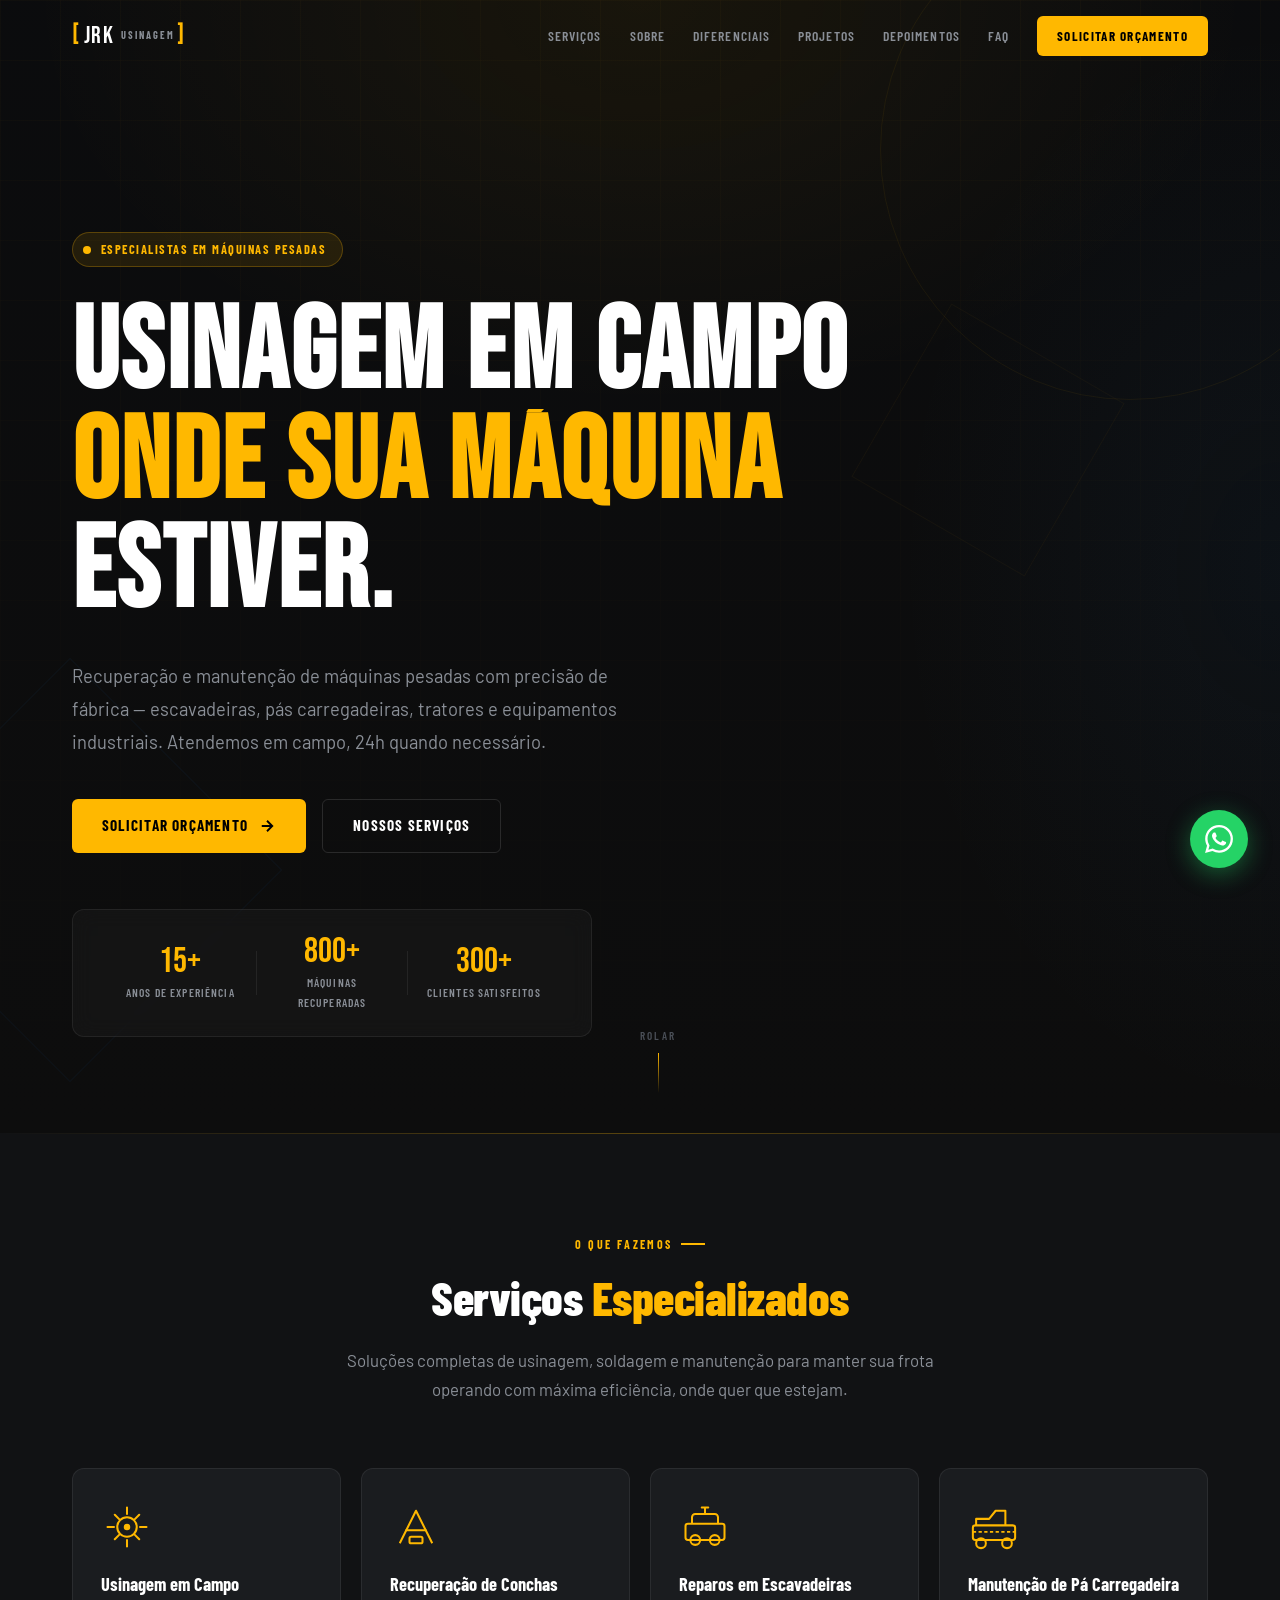
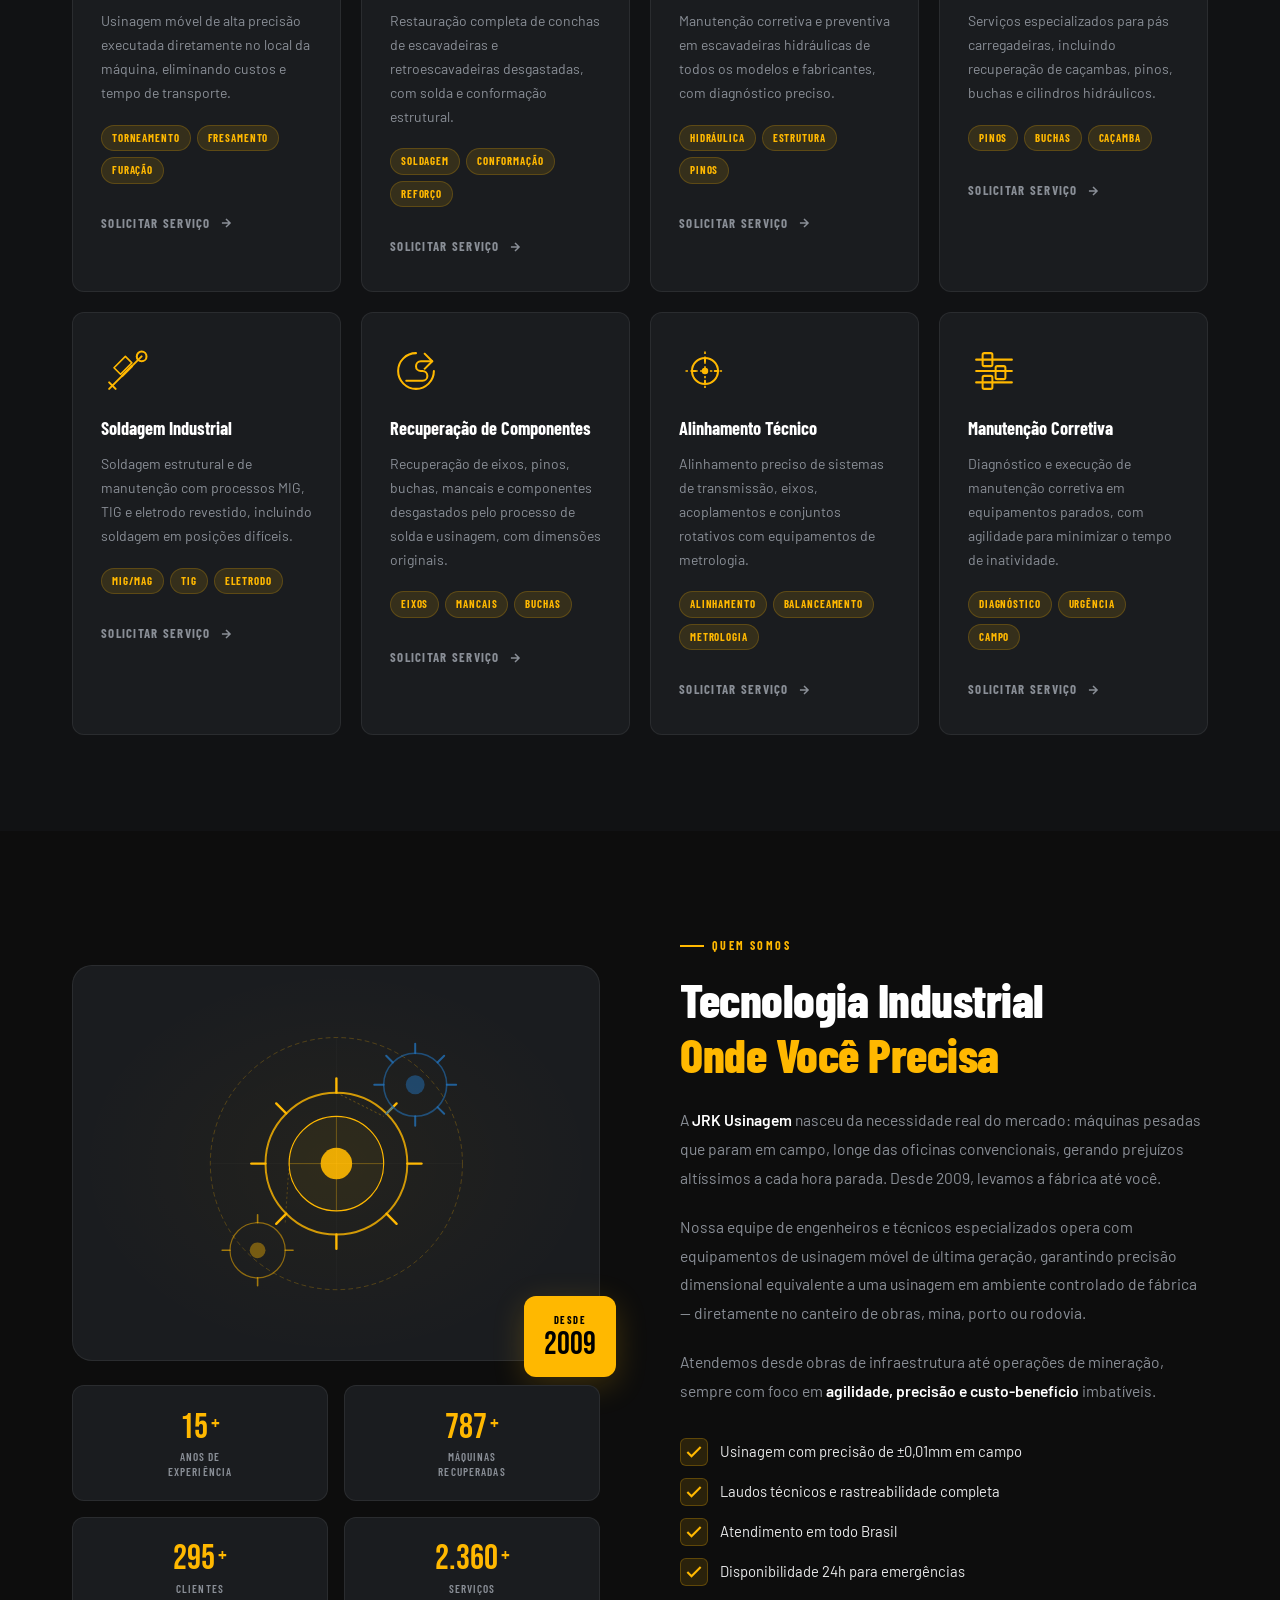
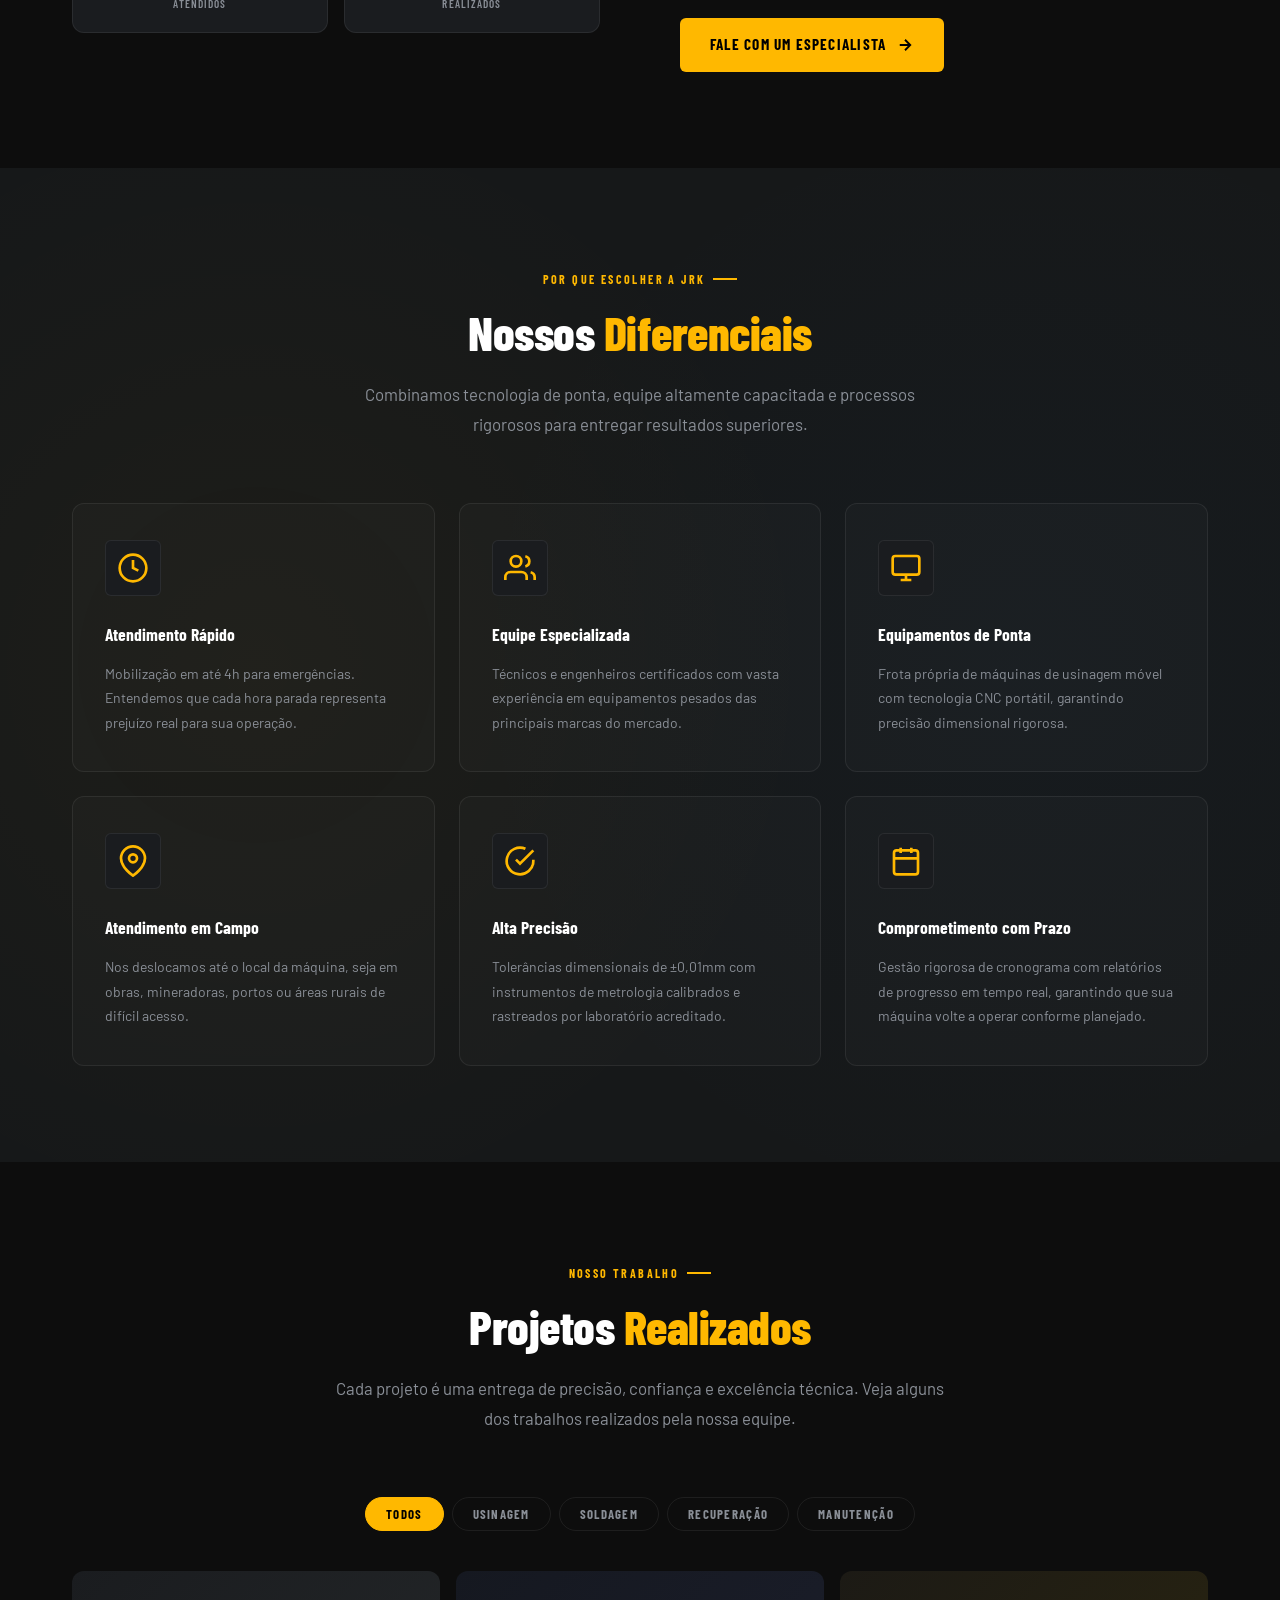
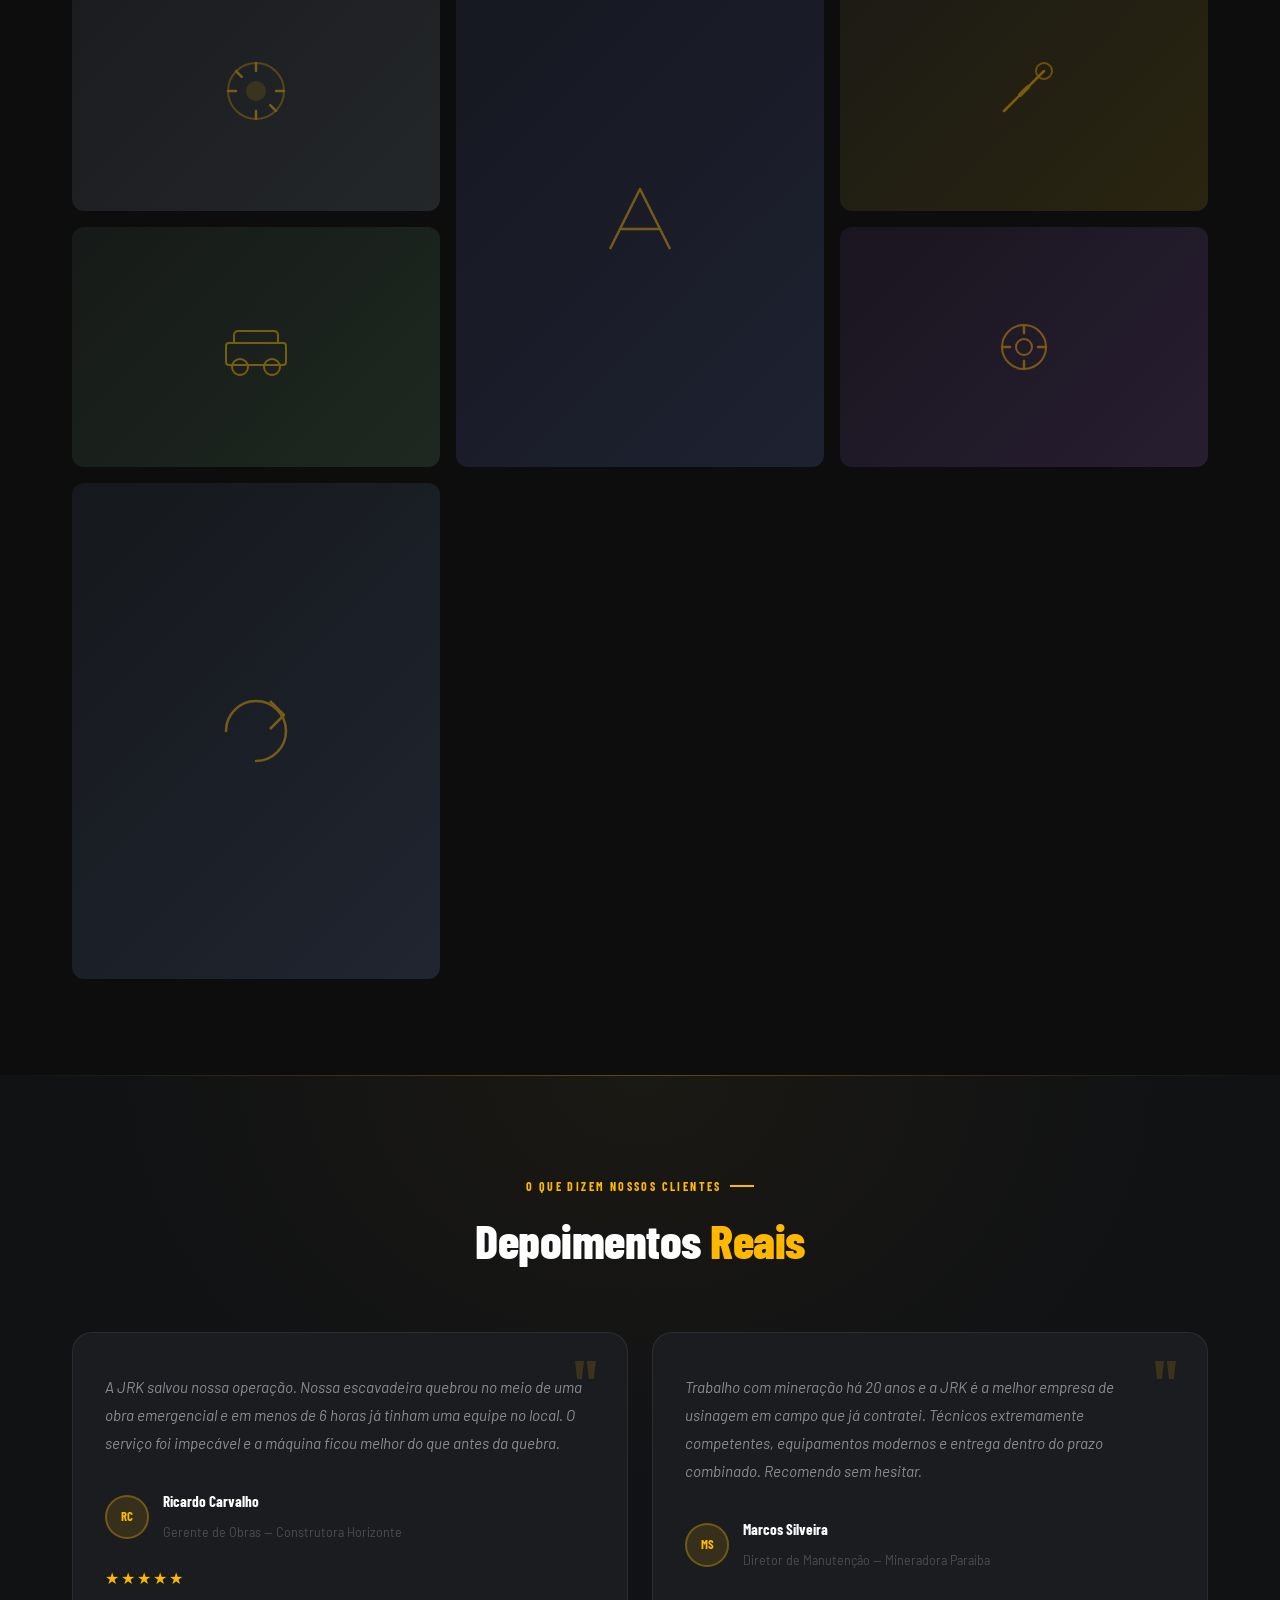
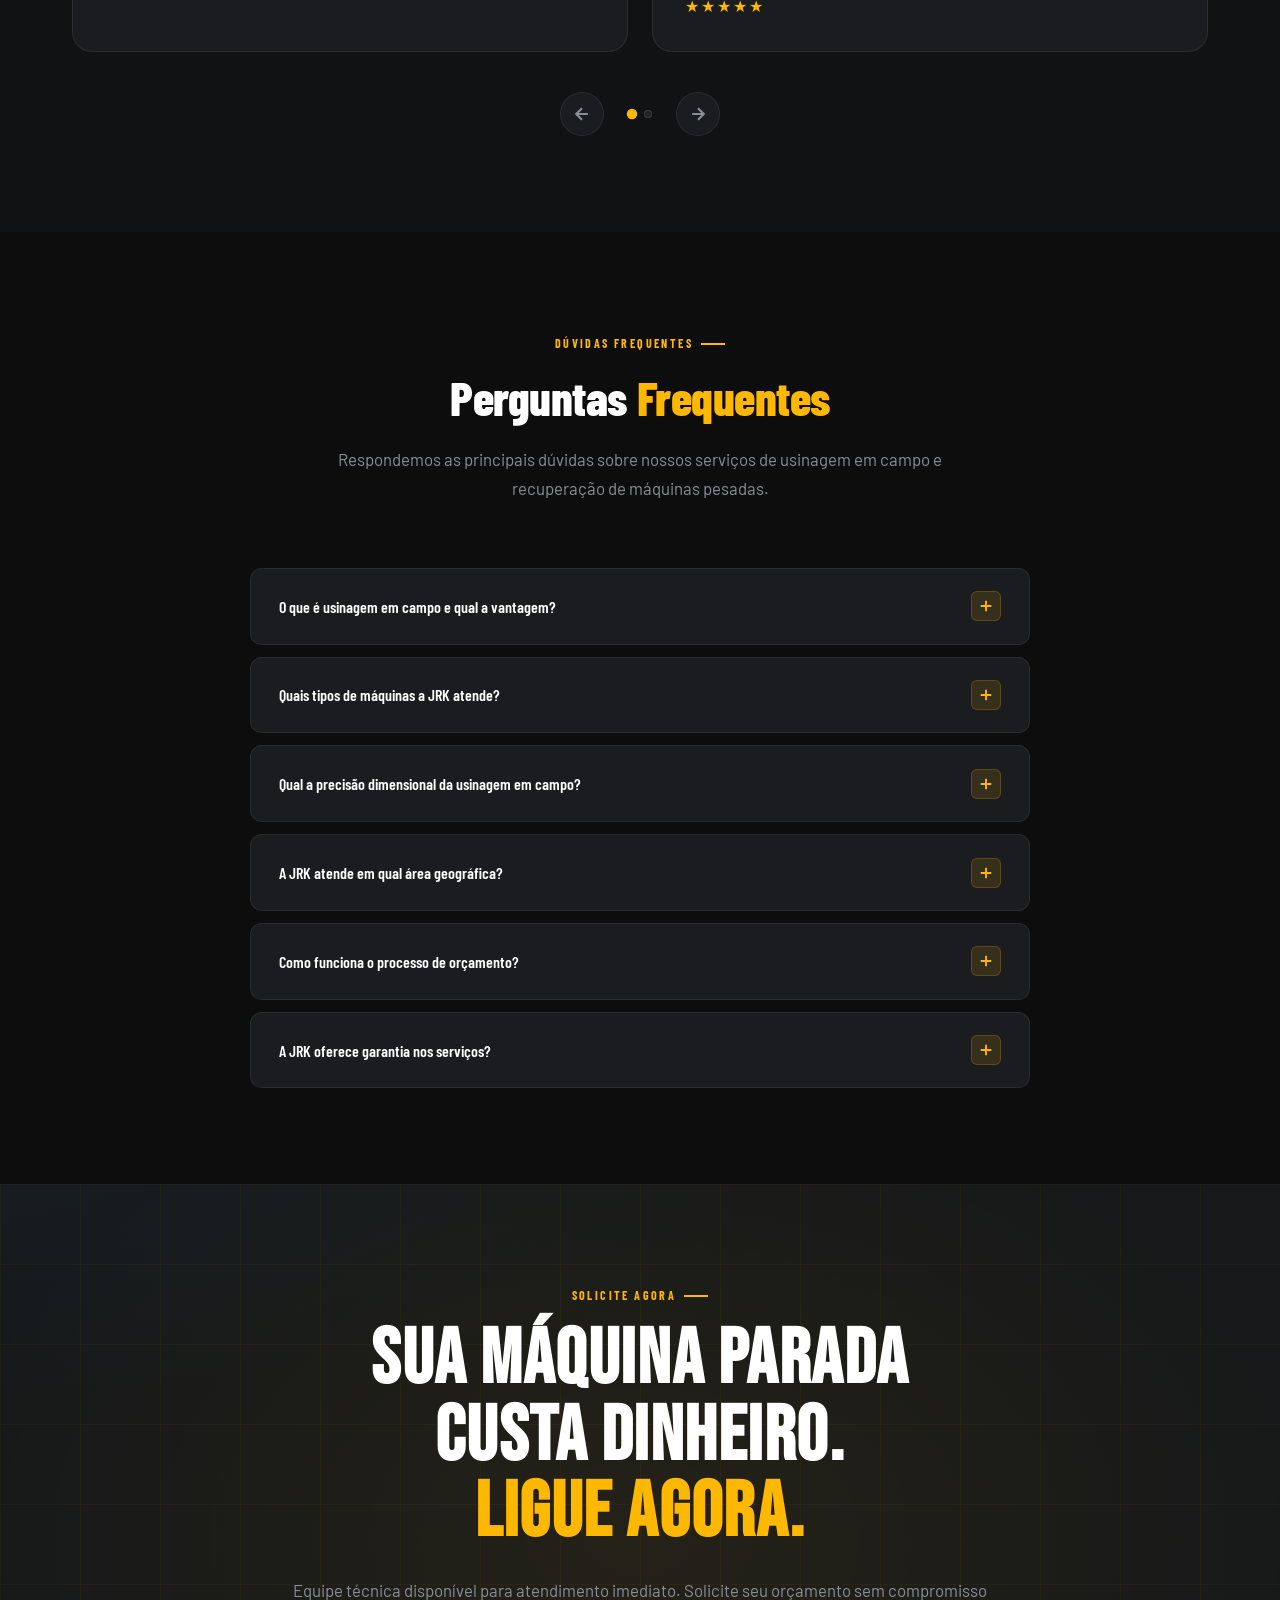
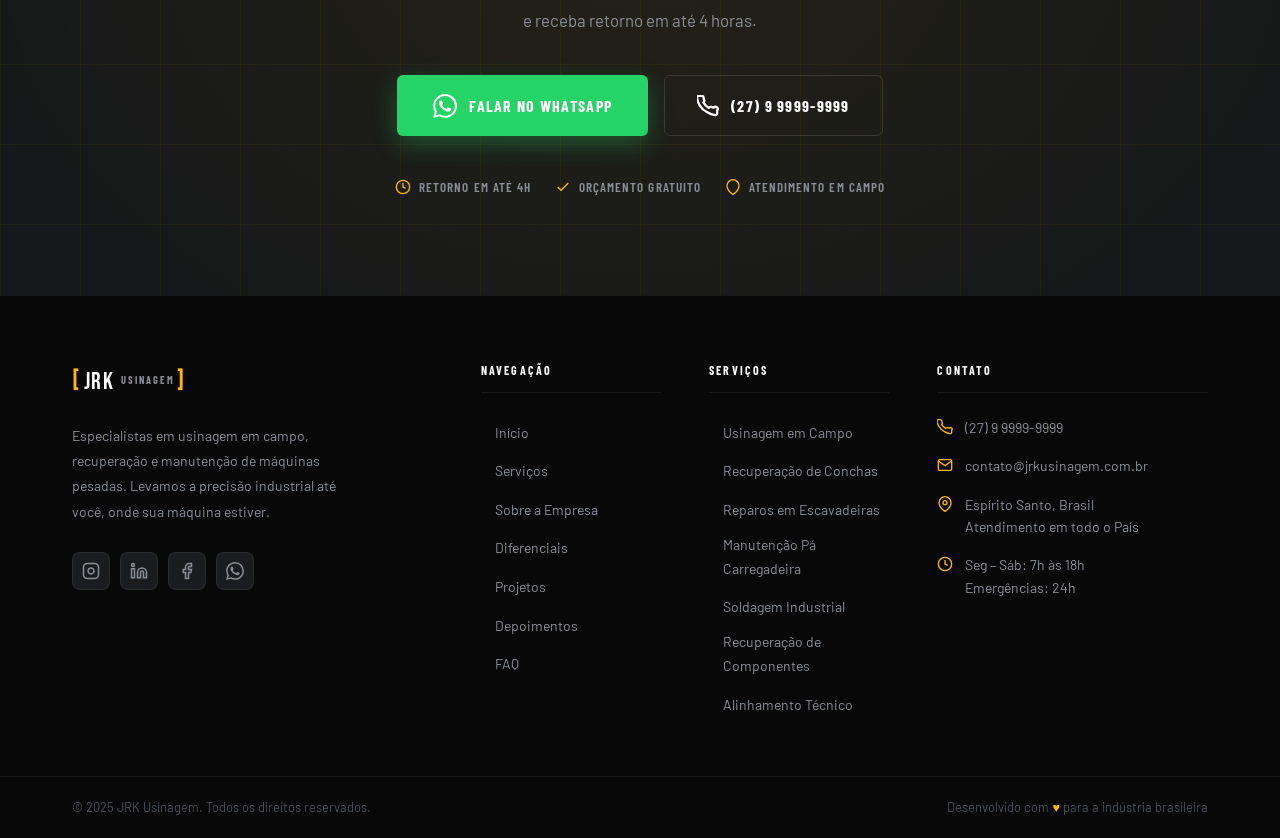
==== index.html @ 63313e67 "Atualizando os arquivos" ====
<!DOCTYPE html>
<html lang="pt-BR">
<head>
  <meta charset="UTF-8" />
  <meta name="viewport" content="width=device-width, initial-scale=1.0" />
  <meta name="description" content="JRK Usinagem — Especialistas em usinagem em campo, manutenção e recuperação de máquinas pesadas. Atendimento técnico de alta precisão onde sua máquina estiver." />
  <meta name="keywords" content="usinagem em campo, recuperação de máquinas pesadas, manutenção escavadeira, soldagem industrial, pá carregadeira, usinagem móvel" />
  <title>JRK Usinagem — Usinagem em Campo & Recuperação de Máquinas Pesadas</title>
  <link rel="stylesheet" href="style.css" />

  <link rel="preconnect" href="https://fonts.googleapis.com" />
  <link rel="preconnect" href="https://fonts.gstatic.com" crossorigin />
  <link href="https://fonts.googleapis.com/css2?family=Bebas+Neue&family=Barlow:ital,wght@0,300;0,400;0,500;0,600;0,700;0,800;1,400&family=Barlow+Condensed:wght@400;500;600;700;800&display=swap" rel="stylesheet" />
</head>
<body>

  <header class="navbar" id="navbar">
    <div class="nav-container">
      <a href="#home" class="nav-logo">
        <span class="logo-bracket">[</span>
        <span class="logo-text">JRK</span>
        <span class="logo-sub">USINAGEM</span>
        <span class="logo-bracket">]</span>
      </a>

      <nav class="nav-links" id="navLinks">
        <a href="#servicos" class="nav-link">Serviços</a>
        <a href="#sobre" class="nav-link">Sobre</a>
        <a href="#diferenciais" class="nav-link">Diferenciais</a>
        <a href="#projetos" class="nav-link">Projetos</a>
        <a href="#depoimentos" class="nav-link">Depoimentos</a>
        <a href="#faq" class="nav-link">FAQ</a>
        <a href="#contato" class="nav-btn">Solicitar Orçamento</a>
      </nav>

      <button class="hamburger" id="hamburger" aria-label="Menu">
        <span></span><span></span><span></span>
      </button>
    </div>
  </header>

  <section class="hero" id="home">

    <div class="hero-bg">
      <div class="hero-grid"></div>
      <div class="hero-overlay"></div>
    </div>

    <div class="hero-geo geo-1"></div>
    <div class="hero-geo geo-2"></div>
    <div class="hero-geo geo-3"></div>

    <div class="hero-content" id="heroContent">
      <div class="hero-badge">
        <span class="badge-dot"></span>
        Especialistas em Máquinas Pesadas
      </div>

      <h1 class="hero-title">
        <span class="title-line">Usinagem em Campo</span>
        <span class="title-line accent-line">Onde Sua Máquina</span>
        <span class="title-line">Estiver.</span>
      </h1>

      <p class="hero-subtitle">
        Recuperação e manutenção de máquinas pesadas com precisão de fábrica — 
        escavadeiras, pás carregadeiras, tratores e equipamentos industriais.
        Atendemos em campo, 24h quando necessário.
      </p>

      <div class="hero-ctas">
        <a href="#contato" class="btn-primary">
          <span>Solicitar Orçamento</span>
          <svg width="18" height="18" viewBox="0 0 24 24" fill="none" stroke="currentColor" stroke-width="2.5"><path d="M5 12h14M12 5l7 7-7 7"/></svg>
        </a>
        <a href="#servicos" class="btn-secondary">
          <span>Nossos Serviços</span>
        </a>
      </div>

      <div class="hero-metrics">
        <div class="metric">
          <span class="metric-num">15+</span>
          <span class="metric-label">Anos de Experiência</span>
        </div>
        <div class="metric-divider"></div>
        <div class="metric">
          <span class="metric-num">800+</span>
          <span class="metric-label">Máquinas Recuperadas</span>
        </div>
        <div class="metric-divider"></div>
        <div class="metric">
          <span class="metric-num">300+</span>
          <span class="metric-label">Clientes Satisfeitos</span>
        </div>
      </div>
    </div>

    <div class="scroll-indicator">
      <span>Rolar</span>
      <div class="scroll-line"></div>
    </div>
  </section>

  <section class="services" id="servicos">
    <div class="container">
      <div class="section-header reveal">
        <span class="section-tag">O Que Fazemos</span>
        <h2 class="section-title">Serviços <span class="accent">Especializados</span></h2>
        <p class="section-desc">
          Soluções completas de usinagem, soldagem e manutenção para manter sua 
          frota operando com máxima eficiência, onde quer que estejam.
        </p>
      </div>

      <div class="services-grid">

        <div class="service-card reveal" data-delay="0">
          <div class="card-accent-line"></div>
          <div class="card-icon">
            <svg viewBox="0 0 64 64" fill="none" xmlns="http://www.w3.org/2000/svg">
              <circle cx="32" cy="32" r="12" stroke="currentColor" stroke-width="2.5"/>
              <path d="M32 8v8M32 48v8M8 32h8M48 32h8" stroke="currentColor" stroke-width="2.5" stroke-linecap="round"/>
              <path d="M16.97 16.97l5.66 5.66M41.37 41.37l5.66 5.66M16.97 47.03l5.66-5.66M41.37 22.63l5.66-5.66" stroke="currentColor" stroke-width="2.5" stroke-linecap="round"/>
              <circle cx="32" cy="32" r="4" fill="currentColor"/>
            </svg>
          </div>
          <h3 class="card-title">Usinagem em Campo</h3>
          <p class="card-desc">Usinagem móvel de alta precisão executada diretamente no local da máquina, eliminando custos e tempo de transporte.</p>
          <div class="card-tags">
            <span>Torneamento</span><span>Fresamento</span><span>Furação</span>
          </div>
          <a href="#contato" class="card-link">
            Solicitar serviço
            <svg width="14" height="14" viewBox="0 0 24 24" fill="none" stroke="currentColor" stroke-width="2.5"><path d="M5 12h14M12 5l7 7-7 7"/></svg>
          </a>
        </div>

        <div class="service-card reveal" data-delay="80">
          <div class="card-accent-line"></div>
          <div class="card-icon">
            <svg viewBox="0 0 64 64" fill="none" xmlns="http://www.w3.org/2000/svg">
              <path d="M12 52L32 12l20 40" stroke="currentColor" stroke-width="2.5" stroke-linejoin="round"/>
              <path d="M20 36h24" stroke="currentColor" stroke-width="2.5" stroke-linecap="round"/>
              <rect x="24" y="44" width="16" height="8" rx="2" stroke="currentColor" stroke-width="2.5"/>
            </svg>
          </div>
          <h3 class="card-title">Recuperação de Conchas</h3>
          <p class="card-desc">Restauração completa de conchas de escavadeiras e retroescavadeiras desgastadas, com solda e conformação estrutural.</p>
          <div class="card-tags">
            <span>Soldagem</span><span>Conformação</span><span>Reforço</span>
          </div>
          <a href="#contato" class="card-link">
            Solicitar serviço
            <svg width="14" height="14" viewBox="0 0 24 24" fill="none" stroke="currentColor" stroke-width="2.5"><path d="M5 12h14M12 5l7 7-7 7"/></svg>
          </a>
        </div>

        <div class="service-card reveal" data-delay="160">
          <div class="card-accent-line"></div>
          <div class="card-icon">
            <svg viewBox="0 0 64 64" fill="none" xmlns="http://www.w3.org/2000/svg">
              <rect x="8" y="28" width="48" height="20" rx="3" stroke="currentColor" stroke-width="2.5"/>
              <path d="M16 28V20a4 4 0 014-4h24a4 4 0 014 4v8" stroke="currentColor" stroke-width="2.5"/>
              <circle cx="20" cy="48" r="6" stroke="currentColor" stroke-width="2.5"/>
              <circle cx="44" cy="48" r="6" stroke="currentColor" stroke-width="2.5"/>
              <path d="M26 48h12" stroke="currentColor" stroke-width="2.5" stroke-linecap="round"/>
              <path d="M32 16v-8M28 8h8" stroke="currentColor" stroke-width="2.5" stroke-linecap="round"/>
            </svg>
          </div>
          <h3 class="card-title">Reparos em Escavadeiras</h3>
          <p class="card-desc">Manutenção corretiva e preventiva em escavadeiras hidráulicas de todos os modelos e fabricantes, com diagnóstico preciso.</p>
          <div class="card-tags">
            <span>Hidráulica</span><span>Estrutura</span><span>Pinos</span>
          </div>
          <a href="#contato" class="card-link">
            Solicitar serviço
            <svg width="14" height="14" viewBox="0 0 24 24" fill="none" stroke="currentColor" stroke-width="2.5"><path d="M5 12h14M12 5l7 7-7 7"/></svg>
          </a>
        </div>

        <div class="service-card reveal" data-delay="0">
          <div class="card-accent-line"></div>
          <div class="card-icon">
            <svg viewBox="0 0 64 64" fill="none" xmlns="http://www.w3.org/2000/svg">
              <rect x="6" y="30" width="52" height="18" rx="3" stroke="currentColor" stroke-width="2.5"/>
              <path d="M6 38h52" stroke="currentColor" stroke-width="2" stroke-dasharray="4 3"/>
              <circle cx="16" cy="52" r="6" stroke="currentColor" stroke-width="2.5"/>
              <circle cx="48" cy="52" r="6" stroke="currentColor" stroke-width="2.5"/>
              <path d="M10 30V22h16l8-10h12v18" stroke="currentColor" stroke-width="2.5" stroke-linejoin="round"/>
            </svg>
          </div>
          <h3 class="card-title">Manutenção de Pá Carregadeira</h3>
          <p class="card-desc">Serviços especializados para pás carregadeiras, incluindo recuperação de caçambas, pinos, buchas e cilindros hidráulicos.</p>
          <div class="card-tags">
            <span>Pinos</span><span>Buchas</span><span>Caçamba</span>
          </div>
          <a href="#contato" class="card-link">
            Solicitar serviço
            <svg width="14" height="14" viewBox="0 0 24 24" fill="none" stroke="currentColor" stroke-width="2.5"><path d="M5 12h14M12 5l7 7-7 7"/></svg>
          </a>
        </div>

        <div class="service-card reveal" data-delay="80">
          <div class="card-accent-line"></div>
          <div class="card-icon">
            <svg viewBox="0 0 64 64" fill="none" xmlns="http://www.w3.org/2000/svg">
              <path d="M14 50L50 14" stroke="currentColor" stroke-width="2.5" stroke-linecap="round"/>
              <circle cx="50" cy="14" r="6" stroke="currentColor" stroke-width="2.5"/>
              <path d="M14 50l-4 4" stroke="currentColor" stroke-width="2.5" stroke-linecap="round"/>
              <path d="M38 26L26 38" stroke="currentColor" stroke-width="3" stroke-linecap="round"/>
              <path d="M30 14l8 8-14 14-8-8z" stroke="currentColor" stroke-width="2" stroke-linejoin="round"/>
              <path d="M10 46l8 8" stroke="currentColor" stroke-width="2.5" stroke-linecap="round"/>
            </svg>
          </div>
          <h3 class="card-title">Soldagem Industrial</h3>
          <p class="card-desc">Soldagem estrutural e de manutenção com processos MIG, TIG e eletrodo revestido, incluindo soldagem em posições difíceis.</p>
          <div class="card-tags">
            <span>MIG/MAG</span><span>TIG</span><span>Eletrodo</span>
          </div>
          <a href="#contato" class="card-link">
            Solicitar serviço
            <svg width="14" height="14" viewBox="0 0 24 24" fill="none" stroke="currentColor" stroke-width="2.5"><path d="M5 12h14M12 5l7 7-7 7"/></svg>
          </a>
        </div>

        <div class="service-card reveal" data-delay="160">
          <div class="card-accent-line"></div>
          <div class="card-icon">
            <svg viewBox="0 0 64 64" fill="none" xmlns="http://www.w3.org/2000/svg">
              <path d="M32 10C19.85 10 10 19.85 10 32s9.85 22 22 22 22-9.85 22-22" stroke="currentColor" stroke-width="2.5" stroke-linecap="round"/>
              <path d="M42 10l10 10-10 10" stroke="currentColor" stroke-width="2.5" stroke-linejoin="round"/>
              <path d="M52 20H38a6 6 0 000 12h2a6 6 0 010 12H20" stroke="currentColor" stroke-width="2.5" stroke-linecap="round"/>
            </svg>
          </div>
          <h3 class="card-title">Recuperação de Componentes</h3>
          <p class="card-desc">Recuperação de eixos, pinos, buchas, mancais e componentes desgastados pelo processo de solda e usinagem, com dimensões originais.</p>
          <div class="card-tags">
            <span>Eixos</span><span>Mancais</span><span>Buchas</span>
          </div>
          <a href="#contato" class="card-link">
            Solicitar serviço
            <svg width="14" height="14" viewBox="0 0 24 24" fill="none" stroke="currentColor" stroke-width="2.5"><path d="M5 12h14M12 5l7 7-7 7"/></svg>
          </a>
        </div>

        <div class="service-card reveal" data-delay="0">
          <div class="card-accent-line"></div>
          <div class="card-icon">
            <svg viewBox="0 0 64 64" fill="none" xmlns="http://www.w3.org/2000/svg">
              <path d="M32 8v48M8 32h48" stroke="currentColor" stroke-width="2" stroke-dasharray="3 3"/>
              <circle cx="32" cy="32" r="16" stroke="currentColor" stroke-width="2.5"/>
              <circle cx="32" cy="32" r="4" fill="currentColor"/>
              <path d="M32 16v4M32 44v4M16 32h4M44 32h4" stroke="currentColor" stroke-width="2.5" stroke-linecap="round"/>
            </svg>
          </div>
          <h3 class="card-title">Alinhamento Técnico</h3>
          <p class="card-desc">Alinhamento preciso de sistemas de transmissão, eixos, acoplamentos e conjuntos rotativos com equipamentos de metrologia.</p>
          <div class="card-tags">
            <span>Alinhamento</span><span>Balanceamento</span><span>Metrologia</span>
          </div>
          <a href="#contato" class="card-link">
            Solicitar serviço
            <svg width="14" height="14" viewBox="0 0 24 24" fill="none" stroke="currentColor" stroke-width="2.5"><path d="M5 12h14M12 5l7 7-7 7"/></svg>
          </a>
        </div>

        <div class="service-card reveal" data-delay="80">
          <div class="card-accent-line"></div>
          <div class="card-icon">
            <svg viewBox="0 0 64 64" fill="none" xmlns="http://www.w3.org/2000/svg">
              <path d="M10 18h44M10 32h44M10 46h44" stroke="currentColor" stroke-width="2.5" stroke-linecap="round"/>
              <rect x="18" y="10" width="12" height="16" rx="2" stroke="currentColor" stroke-width="2.5"/>
              <rect x="34" y="26" width="12" height="16" rx="2" stroke="currentColor" stroke-width="2.5"/>
              <rect x="18" y="38" width="12" height="16" rx="2" stroke="currentColor" stroke-width="2.5"/>
            </svg>
          </div>
          <h3 class="card-title">Manutenção Corretiva</h3>
          <p class="card-desc">Diagnóstico e execução de manutenção corretiva em equipamentos parados, com agilidade para minimizar o tempo de inatividade.</p>
          <div class="card-tags">
            <span>Diagnóstico</span><span>Urgência</span><span>Campo</span>
          </div>
          <a href="#contato" class="card-link">
            Solicitar serviço
            <svg width="14" height="14" viewBox="0 0 24 24" fill="none" stroke="currentColor" stroke-width="2.5"><path d="M5 12h14M12 5l7 7-7 7"/></svg>
          </a>
        </div>

      </div>
    </div>
  </section>

  <section class="about" id="sobre">
    <div class="container">
      <div class="about-grid">

        <div class="about-visual reveal">
          <div class="about-img-frame">
            <div class="about-img-inner">

              <svg class="about-svg" viewBox="0 0 400 400" xmlns="http://www.w3.org/2000/svg">

                <circle cx="200" cy="200" r="160" stroke="#FFB800" stroke-width="1" stroke-dasharray="6 4" fill="none" opacity="0.3"/>

                <g transform="translate(200,200)">
                  <circle r="90" stroke="#FFB800" stroke-width="2.5" fill="none" opacity="0.8"/>
                  <circle r="60" stroke="#FFB800" stroke-width="1.5" fill="rgba(255,184,0,0.05)"/>
                  <circle r="20" fill="#FFB800" opacity="0.9"/>

                  <g stroke="#FFB800" stroke-width="3" stroke-linecap="round">
                    <line x1="0" y1="-90" x2="0" y2="-108"/>
                    <line x1="0" y1="90" x2="0" y2="108"/>
                    <line x1="-90" y1="0" x2="-108" y2="0"/>
                    <line x1="90" y1="0" x2="108" y2="0"/>
                    <line x1="-63.6" y1="-63.6" x2="-76.4" y2="-76.4"/>
                    <line x1="63.6" y1="-63.6" x2="76.4" y2="-76.4"/>
                    <line x1="-63.6" y1="63.6" x2="-76.4" y2="76.4"/>
                    <line x1="63.6" y1="63.6" x2="76.4" y2="76.4"/>
                  </g>

                  <line x1="-60" y1="0" x2="60" y2="0" stroke="#FFB800" stroke-width="1" opacity="0.4"/>
                  <line x1="0" y1="-60" x2="0" y2="60" stroke="#FFB800" stroke-width="1" opacity="0.4"/>
                </g>

                <g transform="translate(300,100)">
                  <circle r="40" stroke="#1E6FBA" stroke-width="2" fill="none" opacity="0.6"/>
                  <circle r="12" fill="#1E6FBA" opacity="0.5"/>
                  <g stroke="#1E6FBA" stroke-width="2.5" stroke-linecap="round" opacity="0.8">
                    <line x1="0" y1="-40" x2="0" y2="-52"/>
                    <line x1="0" y1="40" x2="0" y2="52"/>
                    <line x1="-40" y1="0" x2="-52" y2="0"/>
                    <line x1="40" y1="0" x2="52" y2="0"/>
                    <line x1="-28.3" y1="-28.3" x2="-36.8" y2="-36.8"/>
                    <line x1="28.3" y1="-28.3" x2="36.8" y2="-36.8"/>
                    <line x1="-28.3" y1="28.3" x2="-36.8" y2="36.8"/>
                    <line x1="28.3" y1="28.3" x2="36.8" y2="36.8"/>
                  </g>
                </g>

                <g transform="translate(100,310)">
                  <circle r="35" stroke="#FFB800" stroke-width="1.5" fill="none" opacity="0.5"/>
                  <circle r="10" fill="#FFB800" opacity="0.4"/>
                  <g stroke="#FFB800" stroke-width="2" stroke-linecap="round" opacity="0.6">
                    <line x1="0" y1="-35" x2="0" y2="-45"/>
                    <line x1="0" y1="35" x2="0" y2="45"/>
                    <line x1="-35" y1="0" x2="-45" y2="0"/>
                    <line x1="35" y1="0" x2="45" y2="0"/>
                  </g>
                </g>

                <line x1="200" y1="110" x2="260" y2="140" stroke="#FFB800" stroke-width="1" stroke-dasharray="3 3" opacity="0.4"/>
                <line x1="140" y1="200" x2="135" y2="275" stroke="#FFB800" stroke-width="1" stroke-dasharray="3 3" opacity="0.3"/>

                <line x1="40" y1="200" x2="360" y2="200" stroke="#ffffff" stroke-width="0.5" opacity="0.06"/>
                <line x1="200" y1="40" x2="200" y2="360" stroke="#ffffff" stroke-width="0.5" opacity="0.06"/>
              </svg>
            </div>
            <div class="about-badge-float">
              <span class="badge-year">Desde</span>
              <span class="badge-num">2009</span>
            </div>
          </div>

          <div class="stats-grid">
            <div class="stat-box">
              <span class="stat-num" data-target="15">0</span>
              <span class="stat-plus">+</span>
              <span class="stat-label">Anos de<br/>Experiência</span>
            </div>
            <div class="stat-box">
              <span class="stat-num" data-target="800">0</span>
              <span class="stat-plus">+</span>
              <span class="stat-label">Máquinas<br/>Recuperadas</span>
            </div>
            <div class="stat-box">
              <span class="stat-num" data-target="300">0</span>
              <span class="stat-plus">+</span>
              <span class="stat-label">Clientes<br/>Atendidos</span>
            </div>
            <div class="stat-box">
              <span class="stat-num" data-target="2400">0</span>
              <span class="stat-plus">+</span>
              <span class="stat-label">Serviços<br/>Realizados</span>
            </div>
          </div>
        </div>

        <div class="about-content reveal">
          <span class="section-tag">Quem Somos</span>
          <h2 class="section-title">Tecnologia Industrial<br/><span class="accent">Onde Você Precisa</span></h2>

          <p class="about-text">
            A <strong>JRK Usinagem</strong> nasceu da necessidade real do mercado: máquinas pesadas que param em campo, 
            longe das oficinas convencionais, gerando prejuízos altíssimos a cada hora parada. Desde 2009, 
            levamos a fábrica até você.
          </p>

          <p class="about-text">
            Nossa equipe de engenheiros e técnicos especializados opera com equipamentos de usinagem móvel 
            de última geração, garantindo precisão dimensional equivalente a uma usinagem em ambiente 
            controlado de fábrica — diretamente no canteiro de obras, mina, porto ou rodovia.
          </p>

          <p class="about-text">
            Atendemos desde obras de infraestrutura até operações de mineração, sempre com foco em 
            <strong>agilidade, precisão e custo-benefício</strong> imbatíveis.
          </p>

          <div class="about-features">
            <div class="ab-feature">
              <div class="ab-feat-icon">
                <svg width="20" height="20" viewBox="0 0 24 24" fill="none" stroke="currentColor" stroke-width="2.5"><polyline points="20 6 9 17 4 12"/></svg>
              </div>
              <span>Usinagem com precisão de ±0,01mm em campo</span>
            </div>
            <div class="ab-feature">
              <div class="ab-feat-icon">
                <svg width="20" height="20" viewBox="0 0 24 24" fill="none" stroke="currentColor" stroke-width="2.5"><polyline points="20 6 9 17 4 12"/></svg>
              </div>
              <span>Laudos técnicos e rastreabilidade completa</span>
            </div>
            <div class="ab-feature">
              <div class="ab-feat-icon">
                <svg width="20" height="20" viewBox="0 0 24 24" fill="none" stroke="currentColor" stroke-width="2.5"><polyline points="20 6 9 17 4 12"/></svg>
              </div>
              <span>Atendimento em todo Brasil</span>
            </div>
            <div class="ab-feature">
              <div class="ab-feat-icon">
                <svg width="20" height="20" viewBox="0 0 24 24" fill="none" stroke="currentColor" stroke-width="2.5"><polyline points="20 6 9 17 4 12"/></svg>
              </div>
              <span>Disponibilidade 24h para emergências</span>
            </div>
          </div>

          <a href="#contato" class="btn-primary">
            <span>Fale com um Especialista</span>
            <svg width="18" height="18" viewBox="0 0 24 24" fill="none" stroke="currentColor" stroke-width="2.5"><path d="M5 12h14M12 5l7 7-7 7"/></svg>
          </a>
        </div>

      </div>
    </div>
  </section>

  <section class="differentials" id="diferenciais">
    <div class="diff-bg-pattern"></div>
    <div class="container">
      <div class="section-header reveal">
        <span class="section-tag">Por Que Escolher a JRK</span>
        <h2 class="section-title">Nossos <span class="accent">Diferenciais</span></h2>
        <p class="section-desc">
          Combinamos tecnologia de ponta, equipe altamente capacitada e processos 
          rigorosos para entregar resultados superiores.
        </p>
      </div>

      <div class="diff-grid">

        <div class="diff-card reveal" data-delay="0">
          <div class="diff-icon-wrap">
            <svg width="32" height="32" viewBox="0 0 24 24" fill="none" stroke="currentColor" stroke-width="2"><circle cx="12" cy="12" r="10"/><polyline points="12 6 12 12 16 14"/></svg>
          </div>
          <h3>Atendimento Rápido</h3>
          <p>Mobilização em até 4h para emergências. Entendemos que cada hora parada representa prejuízo real para sua operação.</p>
        </div>

        <div class="diff-card reveal" data-delay="60">
          <div class="diff-icon-wrap">
            <svg width="32" height="32" viewBox="0 0 24 24" fill="none" stroke="currentColor" stroke-width="2"><path d="M17 21v-2a4 4 0 00-4-4H5a4 4 0 00-4 4v2"/><circle cx="9" cy="7" r="4"/><path d="M23 21v-2a4 4 0 00-3-3.87M16 3.13a4 4 0 010 7.75"/></svg>
          </div>
          <h3>Equipe Especializada</h3>
          <p>Técnicos e engenheiros certificados com vasta experiência em equipamentos pesados das principais marcas do mercado.</p>
        </div>

        <div class="diff-card reveal" data-delay="120">
          <div class="diff-icon-wrap">
            <svg width="32" height="32" viewBox="0 0 24 24" fill="none" stroke="currentColor" stroke-width="2"><rect x="2" y="3" width="20" height="14" rx="2"/><line x1="8" y1="21" x2="16" y2="21"/><line x1="12" y1="17" x2="12" y2="21"/></svg>
          </div>
          <h3>Equipamentos de Ponta</h3>
          <p>Frota própria de máquinas de usinagem móvel com tecnologia CNC portátil, garantindo precisão dimensional rigorosa.</p>
        </div>

        <div class="diff-card reveal" data-delay="180">
          <div class="diff-icon-wrap">
            <svg width="32" height="32" viewBox="0 0 24 24" fill="none" stroke="currentColor" stroke-width="2"><path d="M21 10c0 7-9 13-9 13s-9-6-9-13a9 9 0 0118 0z"/><circle cx="12" cy="10" r="3"/></svg>
          </div>
          <h3>Atendimento em Campo</h3>
          <p>Nos deslocamos até o local da máquina, seja em obras, mineradoras, portos ou áreas rurais de difícil acesso.</p>
        </div>

        <div class="diff-card reveal" data-delay="240">
          <div class="diff-icon-wrap">
            <svg width="32" height="32" viewBox="0 0 24 24" fill="none" stroke="currentColor" stroke-width="2"><path d="M22 11.08V12a10 10 0 11-5.93-9.14"/><polyline points="22 4 12 14.01 9 11.01"/></svg>
          </div>
          <h3>Alta Precisão</h3>
          <p>Tolerâncias dimensionais de ±0,01mm com instrumentos de metrologia calibrados e rastreados por laboratório acreditado.</p>
        </div>

        <div class="diff-card reveal" data-delay="300">
          <div class="diff-icon-wrap">
            <svg width="32" height="32" viewBox="0 0 24 24" fill="none" stroke="currentColor" stroke-width="2"><rect x="3" y="4" width="18" height="18" rx="2"/><line x1="16" y1="2" x2="16" y2="6"/><line x1="8" y1="2" x2="8" y2="6"/><line x1="3" y1="10" x2="21" y2="10"/></svg>
          </div>
          <h3>Comprometimento com Prazo</h3>
          <p>Gestão rigorosa de cronograma com relatórios de progresso em tempo real, garantindo que sua máquina volte a operar conforme planejado.</p>
        </div>

      </div>
    </div>
  </section>

  <section class="projects" id="projetos">
    <div class="container">
      <div class="section-header reveal">
        <span class="section-tag">Nosso Trabalho</span>
        <h2 class="section-title">Projetos <span class="accent">Realizados</span></h2>
        <p class="section-desc">
          Cada projeto é uma entrega de precisão, confiança e excelência técnica.
          Veja alguns dos trabalhos realizados pela nossa equipe.
        </p>
      </div>

      <div class="gallery-filters reveal">
        <button class="filter-btn active" data-filter="all">Todos</button>
        <button class="filter-btn" data-filter="usinagem">Usinagem</button>
        <button class="filter-btn" data-filter="soldagem">Soldagem</button>
        <button class="filter-btn" data-filter="recuperacao">Recuperação</button>
        <button class="filter-btn" data-filter="manutencao">Manutenção</button>
      </div>

      <div class="gallery-grid">

        <div class="gallery-item reveal" data-category="usinagem">
          <div class="gal-img">
            <div class="gal-placeholder p1">
              <div class="gal-icon">
                <svg viewBox="0 0 80 80" fill="none" xmlns="http://www.w3.org/2000/svg">
                  <circle cx="40" cy="40" r="28" stroke="#FFB800" stroke-width="2" opacity="0.6"/>
                  <circle cx="40" cy="40" r="10" fill="#FFB800" opacity="0.3"/>
                  <path d="M40 12v8M40 60v8M12 40h8M60 40h8" stroke="#FFB800" stroke-width="2.5" stroke-linecap="round"/>
                  <path d="M20.1 20.1l5.66 5.66M54.24 54.24l5.66 5.66" stroke="#FFB800" stroke-width="2.5" stroke-linecap="round"/>
                </svg>
              </div>
            </div>
          </div>
          <div class="gal-overlay">
            <span class="gal-tag">Usinagem em Campo</span>
            <h4>Usinagem de Pino Principal</h4>
            <p>Escavadeira Cat 336 — Obra de infraestrutura</p>
          </div>
        </div>

        <div class="gallery-item reveal large" data-category="recuperacao">
          <div class="gal-img">
            <div class="gal-placeholder p2">
              <div class="gal-icon">
                <svg viewBox="0 0 80 80" fill="none" xmlns="http://www.w3.org/2000/svg">
                  <path d="M10 70L40 10l30 60" stroke="#FFB800" stroke-width="2.5" stroke-linejoin="round"/>
                  <path d="M22 50h36" stroke="#FFB800" stroke-width="2.5" stroke-linecap="round"/>
                </svg>
              </div>
            </div>
          </div>
          <div class="gal-overlay">
            <span class="gal-tag">Recuperação</span>
            <h4>Recuperação Completa de Concha</h4>
            <p>Retroescavadeira Komatsu — Mineração</p>
          </div>
        </div>

        <div class="gallery-item reveal" data-category="soldagem">
          <div class="gal-img">
            <div class="gal-placeholder p3">
              <div class="gal-icon">
                <svg viewBox="0 0 80 80" fill="none" xmlns="http://www.w3.org/2000/svg">
                  <path d="M20 60L60 20" stroke="#FFB800" stroke-width="2.5" stroke-linecap="round"/>
                  <circle cx="60" cy="20" r="8" stroke="#FFB800" stroke-width="2" opacity="0.8"/>
                  <path d="M36 44L44 36" stroke="#FFB800" stroke-width="4" stroke-linecap="round"/>
                </svg>
              </div>
            </div>
          </div>
          <div class="gal-overlay">
            <span class="gal-tag">Soldagem Industrial</span>
            <h4>Soldagem Estrutural em Campo</h4>
            <p>Equipamento de mineração — MG</p>
          </div>
        </div>

        <div class="gallery-item reveal" data-category="manutencao">
          <div class="gal-img">
            <div class="gal-placeholder p4">
              <div class="gal-icon">
                <svg viewBox="0 0 80 80" fill="none" xmlns="http://www.w3.org/2000/svg">
                  <rect x="10" y="36" width="60" height="22" rx="3" stroke="#FFB800" stroke-width="2"/>
                  <path d="M18 36V28a4 4 0 014-4h36a4 4 0 014 4v8" stroke="#FFB800" stroke-width="2"/>
                  <circle cx="24" cy="60" r="8" stroke="#FFB800" stroke-width="2"/>
                  <circle cx="56" cy="60" r="8" stroke="#FFB800" stroke-width="2"/>
                </svg>
              </div>
            </div>
          </div>
          <div class="gal-overlay">
            <span class="gal-tag">Manutenção</span>
            <h4>Manutenção Corretiva de Pá Carregadeira</h4>
            <p>Volvo L150 — Construtora SP</p>
          </div>
        </div>

        <div class="gallery-item reveal" data-category="usinagem">
          <div class="gal-img">
            <div class="gal-placeholder p5">
              <div class="gal-icon">
                <svg viewBox="0 0 80 80" fill="none" xmlns="http://www.w3.org/2000/svg">
                  <circle cx="40" cy="40" r="22" stroke="#FFB800" stroke-width="2"/>
                  <circle cx="40" cy="40" r="8" stroke="#FFB800" stroke-width="2"/>
                  <path d="M40 18v8M40 54v8M18 40h8M54 40h8" stroke="#FFB800" stroke-width="2.5" stroke-linecap="round"/>
                </svg>
              </div>
            </div>
          </div>
          <div class="gal-overlay">
            <span class="gal-tag">Usinagem</span>
            <h4>Recuperação de Mancal em Campo</h4>
            <p>Britador industrial — PA</p>
          </div>
        </div>

        <div class="gallery-item reveal large" data-category="recuperacao">
          <div class="gal-img">
            <div class="gal-placeholder p6">
              <div class="gal-icon">
                <svg viewBox="0 0 80 80" fill="none" xmlns="http://www.w3.org/2000/svg">
                  <path d="M10 40C10 23.43 23.43 10 40 10s30 13.43 30 30-13.43 30-30 30" stroke="#FFB800" stroke-width="2.5" stroke-linecap="round"/>
                  <path d="M54 10l14 14-14 14" stroke="#FFB800" stroke-width="2.5" stroke-linejoin="round"/>
                </svg>
              </div>
            </div>
          </div>
          <div class="gal-overlay">
            <span class="gal-tag">Recuperação</span>
            <h4>Recuperação de Eixo Principal</h4>
            <p>Grua portuária — Santos/SP</p>
          </div>
        </div>

      </div>
    </div>
  </section>

  <section class="testimonials" id="depoimentos">
    <div class="testimonials-bg"></div>
    <div class="container">
      <div class="section-header reveal">
        <span class="section-tag">O Que Dizem Nossos Clientes</span>
        <h2 class="section-title">Depoimentos <span class="accent">Reais</span></h2>
      </div>

      <div class="testi-slider-wrap reveal">
        <div class="testi-slider" id="testiSlider">

          <div class="testi-card">
            <div class="testi-quote">"</div>
            <p class="testi-text">
              A JRK salvou nossa operação. Nossa escavadeira quebrou no meio de uma obra emergencial 
              e em menos de 6 horas já tinham uma equipe no local. O serviço foi impecável e a 
              máquina ficou melhor do que antes da quebra.
            </p>
            <div class="testi-author">
              <div class="testi-avatar">RC</div>
              <div>
                <strong>Ricardo Carvalho</strong>
                <span>Gerente de Obras — Construtora Horizonte</span>
              </div>
            </div>
            <div class="testi-stars">★★★★★</div>
          </div>

          <div class="testi-card">
            <div class="testi-quote">"</div>
            <p class="testi-text">
              Trabalho com mineração há 20 anos e a JRK é a melhor empresa de usinagem em campo 
              que já contratei. Técnicos extremamente competentes, equipamentos modernos e entrega 
              dentro do prazo combinado. Recomendo sem hesitar.
            </p>
            <div class="testi-author">
              <div class="testi-avatar">MS</div>
              <div>
                <strong>Marcos Silveira</strong>
                <span>Diretor de Manutenção — Mineradora Paraíba</span>
              </div>
            </div>
            <div class="testi-stars">★★★★★</div>
          </div>

          <div class="testi-card">
            <div class="testi-quote">"</div>
            <p class="testi-text">
              Contratamos a JRK para recuperar três pás carregadeiras simultaneamente em nosso 
              pátio. O trabalho foi executado com altíssima qualidade técnica, dentro do orçamento 
              e sem interromper nossas demais operações. Parceiros de longo prazo.
            </p>
            <div class="testi-author">
              <div class="testi-avatar">AL</div>
              <div>
                <strong>Ana Lima</strong>
                <span>Gerente de Frotas — LogisTrans</span>
              </div>
            </div>
            <div class="testi-stars">★★★★★</div>
          </div>

          <div class="testi-card">
            <div class="testi-quote">"</div>
            <p class="testi-text">
              Precisávamos de usinagem de alta precisão em campo para um projeto portuário crítico. 
              A JRK entregou tolerâncias de 0,01mm fora de uma oficina convencional. Impressionante 
              competência técnica e profissionalismo de toda a equipe.
            </p>
            <div class="testi-author">
              <div class="testi-avatar">FO</div>
              <div>
                <strong>Fernando Oliveira</strong>
                <span>Engenheiro Chefe — Porto Novo Terminal</span>
              </div>
            </div>
            <div class="testi-stars">★★★★★</div>
          </div>

        </div>

        <div class="testi-controls">
          <button class="testi-btn" id="testiPrev" aria-label="Anterior">
            <svg width="20" height="20" viewBox="0 0 24 24" fill="none" stroke="currentColor" stroke-width="2.5"><path d="M19 12H5M12 5l-7 7 7 7"/></svg>
          </button>
          <div class="testi-dots" id="testiDots"></div>
          <button class="testi-btn" id="testiNext" aria-label="Próximo">
            <svg width="20" height="20" viewBox="0 0 24 24" fill="none" stroke="currentColor" stroke-width="2.5"><path d="M5 12h14M12 5l7 7-7 7"/></svg>
          </button>
        </div>
      </div>

    </div>
  </section>

  <section class="faq" id="faq">
    <div class="container">
      <div class="section-header reveal">
        <span class="section-tag">Dúvidas Frequentes</span>
        <h2 class="section-title">Perguntas <span class="accent">Frequentes</span></h2>
        <p class="section-desc">
          Respondemos as principais dúvidas sobre nossos serviços de usinagem em campo 
          e recuperação de máquinas pesadas.
        </p>
      </div>

      <div class="faq-list reveal">

        <div class="faq-item">
          <button class="faq-question">
            <span>O que é usinagem em campo e qual a vantagem?</span>
            <div class="faq-icon">
              <svg width="18" height="18" viewBox="0 0 24 24" fill="none" stroke="currentColor" stroke-width="2.5"><path d="M5 12h14M12 5v14"/></svg>
            </div>
          </button>
          <div class="faq-answer">
            <p>
              Usinagem em campo é a realização de serviços de usinagem (torneamento, fresamento, furação, alinhamento) 
              diretamente no local onde a máquina se encontra, sem necessidade de desmontagem e transporte. 
              A principal vantagem é a redução drástica do tempo de parada — que pode ser de dias ou semanas 
              para algumas semanas ou até meses (transporte + fila de oficina + transporte de volta), para 
              apenas horas ou poucos dias. Além disso, elimina os riscos e custos de movimentação de 
              equipamentos pesados.
            </p>
          </div>
        </div>

        <div class="faq-item">
          <button class="faq-question">
            <span>Quais tipos de máquinas a JRK atende?</span>
            <div class="faq-icon">
              <svg width="18" height="18" viewBox="0 0 24 24" fill="none" stroke="currentColor" stroke-width="2.5"><path d="M5 12h14M12 5v14"/></svg>
            </div>
          </button>
          <div class="faq-answer">
            <p>
              Atendemos todos os tipos de máquinas pesadas e equipamentos industriais, incluindo: 
              escavadeiras hidráulicas (Caterpillar, Komatsu, Hitachi, Volvo, John Deere, Hyundai), 
              retroescavadeiras, pás carregadeiras, motoniveladoras, tratores de esteira, 
              guindastes, gruas, britadores, equipamentos portuários, mineração e agro.
              Se tem motor, estrutura ou componente giratório, provavelmente atendemos.
            </p>
          </div>
        </div>

        <div class="faq-item">
          <button class="faq-question">
            <span>Qual a precisão dimensional da usinagem em campo?</span>
            <div class="faq-icon">
              <svg width="18" height="18" viewBox="0 0 24 24" fill="none" stroke="currentColor" stroke-width="2.5"><path d="M5 12h14M12 5v14"/></svg>
            </div>
          </button>
          <div class="faq-answer">
            <p>
              Utilizamos equipamentos de usinagem portátil CNC de última geração, capazes de atingir 
              tolerâncias de ±0,01mm (10 micrômetros) em campo. Todos os nossos instrumentos de medição 
              são calibrados e rastreados por laboratório acreditado pelo INMETRO, e emitimos laudos 
              técnicos dimensionais de cada serviço executado.
            </p>
          </div>
        </div>

        <div class="faq-item">
          <button class="faq-question">
            <span>A JRK atende em qual área geográfica?</span>
            <div class="faq-icon">
              <svg width="18" height="18" viewBox="0 0 24 24" fill="none" stroke="currentColor" stroke-width="2.5"><path d="M5 12h14M12 5v14"/></svg>
            </div>
          </button>
          <div class="faq-answer">
            <p>
              Atendemos em todo o território nacional. Nossa base está localizada no Espírito Santo, 
              com rápida mobilização para todo o Sudeste, Nordeste, Norte e Centro-Oeste. 
              Para serviços de grande porte ou emergências, nos deslocamos para qualquer estado. 
              Entre em contato para verificar disponibilidade e condições de deslocamento para sua região.
            </p>
          </div>
        </div>

        <div class="faq-item">
          <button class="faq-question">
            <span>Como funciona o processo de orçamento?</span>
            <div class="faq-icon">
              <svg width="18" height="18" viewBox="0 0 24 24" fill="none" stroke="currentColor" stroke-width="2.5"><path d="M5 12h14M12 5v14"/></svg>
            </div>
          </button>
          <div class="faq-answer">
            <p>
              O processo é simples e rápido: <br/>
              1. Entre em contato via WhatsApp, telefone ou formulário com uma descrição do problema e, 
              se possível, fotos ou vídeos da máquina e do componente danificado;<br/>
              2. Nossa equipe técnica analisa e retorna com diagnóstico e proposta em até 4h;<br/>
              3. Aprovado o orçamento, programamos a mobilização da equipe;<br/>
              4. Executamos o serviço com total transparência e emitimos relatório técnico ao final.<br/>
              Orçamentos são gratuitos e sem compromisso.
            </p>
          </div>
        </div>

        <div class="faq-item">
          <button class="faq-question">
            <span>A JRK oferece garantia nos serviços?</span>
            <div class="faq-icon">
              <svg width="18" height="18" viewBox="0 0 24 24" fill="none" stroke="currentColor" stroke-width="2.5"><path d="M5 12h14M12 5v14"/></svg>
            </div>
          </button>
          <div class="faq-answer">
            <p>
              Sim. Todos os nossos serviços possuem garantia técnica formal. O prazo varia conforme 
              o tipo de serviço e as condições operacionais da máquina, sendo definido claramente 
              no contrato de prestação de serviços. Emitimos laudo técnico de cada intervenção, 
              com registros fotográficos e dimensionais, que servem como documentação de qualidade 
              e base para acompanhamento pós-serviço.
            </p>
          </div>
        </div>

      </div>
    </div>
  </section>

  <section class="cta-final" id="contato">
    <div class="cta-bg">
      <div class="cta-lines"></div>
    </div>
    <div class="container">
      <div class="cta-content reveal">
        <span class="section-tag">Solicite Agora</span>
        <h2 class="cta-title">Sua Máquina Parada<br/>Custa Dinheiro.<br/><span class="accent">Ligue Agora.</span></h2>
        <p class="cta-desc">
          Equipe técnica disponível para atendimento imediato. 
          Solicite seu orçamento sem compromisso e receba retorno em até 4 horas.
        </p>

        <div class="cta-actions">
          <a href="https://wa.me/5527999999999?text=Olá!%20Preciso%20de%20um%20orçamento%20para%20usinagem%20em%20campo." 
             class="btn-whatsapp" target="_blank" rel="noopener">
            <svg width="24" height="24" viewBox="0 0 24 24" fill="currentColor">
              <path d="M17.472 14.382c-.297-.149-1.758-.867-2.03-.967-.273-.099-.471-.148-.67.15-.197.297-.767.966-.94 1.164-.173.199-.347.223-.644.075-.297-.15-1.255-.463-2.39-1.475-.883-.788-1.48-1.761-1.653-2.059-.173-.297-.018-.458.13-.606.134-.133.298-.347.446-.52.149-.174.198-.298.298-.497.099-.198.05-.371-.025-.52-.075-.149-.669-1.612-.916-2.207-.242-.579-.487-.5-.669-.51-.173-.008-.371-.01-.57-.01-.198 0-.52.074-.792.372-.272.297-1.04 1.016-1.04 2.479 0 1.462 1.065 2.875 1.213 3.074.149.198 2.096 3.2 5.077 4.487.709.306 1.262.489 1.694.625.712.227 1.36.195 1.871.118.571-.085 1.758-.719 2.006-1.413.248-.694.248-1.289.173-1.413-.074-.124-.272-.198-.57-.347m-5.421 7.403h-.004a9.87 9.87 0 01-5.031-1.378l-.361-.214-3.741.982.998-3.648-.235-.374a9.86 9.86 0 01-1.51-5.26c.001-5.45 4.436-9.884 9.888-9.884 2.64 0 5.122 1.03 6.988 2.898a9.825 9.825 0 012.893 6.994c-.003 5.45-4.437 9.884-9.885 9.884m8.413-18.297A11.815 11.815 0 0012.05 0C5.495 0 .16 5.335.157 11.892c0 2.096.547 4.142 1.588 5.945L.057 24l6.305-1.654a11.882 11.882 0 005.683 1.448h.005c6.554 0 11.89-5.335 11.893-11.893a11.821 11.821 0 00-3.48-8.413z"/>
            </svg>
            Falar no WhatsApp
          </a>
          <a href="tel:+5527999999999" class="btn-phone">
            <svg width="22" height="22" viewBox="0 0 24 24" fill="none" stroke="currentColor" stroke-width="2.5">
              <path d="M22 16.92v3a2 2 0 01-2.18 2 19.79 19.79 0 01-8.63-3.07A19.5 19.5 0 013.07 11.5a19.79 19.79 0 01-3.07-8.67A2 2 0 012.18 1h3a2 2 0 012 1.72c.127.96.361 1.903.7 2.81a2 2 0 01-.45 2.11L6.91 8.09a16 16 0 006 6l.62-.62a2 2 0 012.11-.45c.907.339 1.85.573 2.81.7A2 2 0 0122 16.92z"/>
            </svg>
            (27) 9 9999-9999
          </a>
        </div>

        <div class="cta-info">
          <div class="cta-info-item">
            <svg width="16" height="16" viewBox="0 0 24 24" fill="none" stroke="currentColor" stroke-width="2"><circle cx="12" cy="12" r="10"/><polyline points="12 6 12 12 16 14"/></svg>
            <span>Retorno em até 4h</span>
          </div>
          <div class="cta-info-item">
            <svg width="16" height="16" viewBox="0 0 24 24" fill="none" stroke="currentColor" stroke-width="2"><polyline points="20 6 9 17 4 12"/></svg>
            <span>Orçamento gratuito</span>
          </div>
          <div class="cta-info-item">
            <svg width="16" height="16" viewBox="0 0 24 24" fill="none" stroke="currentColor" stroke-width="2"><path d="M21 10c0 7-9 13-9 13s-9-6-9-13a9 9 0 0118 0z"/></svg>
            <span>Atendimento em campo</span>
          </div>
        </div>
      </div>
    </div>
  </section>

  <footer class="footer" id="footer">
    <div class="footer-top">
      <div class="container">
        <div class="footer-grid">

          <div class="footer-brand">
            <a href="#home" class="nav-logo footer-logo">
              <span class="logo-bracket">[</span>
              <span class="logo-text">JRK</span>
              <span class="logo-sub">USINAGEM</span>
              <span class="logo-bracket">]</span>
            </a>
            <p class="footer-desc">
              Especialistas em usinagem em campo, recuperação e manutenção de máquinas pesadas. 
              Levamos a precisão industrial até você, onde sua máquina estiver.
            </p>
            <div class="footer-social">
              <a href="#" class="social-link" aria-label="Instagram">
                <svg width="18" height="18" viewBox="0 0 24 24" fill="none" stroke="currentColor" stroke-width="2"><rect x="2" y="2" width="20" height="20" rx="5"/><path d="M16 11.37A4 4 0 1112.63 8 4 4 0 0116 11.37z"/><line x1="17.5" y1="6.5" x2="17.51" y2="6.5"/></svg>
              </a>
              <a href="#" class="social-link" aria-label="LinkedIn">
                <svg width="18" height="18" viewBox="0 0 24 24" fill="none" stroke="currentColor" stroke-width="2"><path d="M16 8a6 6 0 016 6v7h-4v-7a2 2 0 00-2-2 2 2 0 00-2 2v7h-4v-7a6 6 0 016-6z"/><rect x="2" y="9" width="4" height="12"/><circle cx="4" cy="4" r="2"/></svg>
              </a>
              <a href="#" class="social-link" aria-label="Facebook">
                <svg width="18" height="18" viewBox="0 0 24 24" fill="none" stroke="currentColor" stroke-width="2"><path d="M18 2h-3a5 5 0 00-5 5v3H7v4h3v8h4v-8h3l1-4h-4V7a1 1 0 011-1h3z"/></svg>
              </a>
              <a href="https://wa.me/5527999999999" class="social-link" target="_blank" rel="noopener" aria-label="WhatsApp">
                <svg width="18" height="18" viewBox="0 0 24 24" fill="currentColor"><path d="M17.472 14.382c-.297-.149-1.758-.867-2.03-.967-.273-.099-.471-.148-.67.15-.197.297-.767.966-.94 1.164-.173.199-.347.223-.644.075-.297-.15-1.255-.463-2.39-1.475-.883-.788-1.48-1.761-1.653-2.059-.173-.297-.018-.458.13-.606.134-.133.298-.347.446-.52.149-.174.198-.298.298-.497.099-.198.05-.371-.025-.52-.075-.149-.669-1.612-.916-2.207-.242-.579-.487-.5-.669-.51-.173-.008-.371-.01-.57-.01-.198 0-.52.074-.792.372-.272.297-1.04 1.016-1.04 2.479 0 1.462 1.065 2.875 1.213 3.074.149.198 2.096 3.2 5.077 4.487.709.306 1.262.489 1.694.625.712.227 1.36.195 1.871.118.571-.085 1.758-.719 2.006-1.413.248-.694.248-1.289.173-1.413-.074-.124-.272-.198-.57-.347m-5.421 7.403h-.004a9.87 9.87 0 01-5.031-1.378l-.361-.214-3.741.982.998-3.648-.235-.374a9.86 9.86 0 01-1.51-5.26c.001-5.45 4.436-9.884 9.888-9.884 2.64 0 5.122 1.03 6.988 2.898a9.825 9.825 0 012.893 6.994c-.003 5.45-4.437 9.884-9.885 9.884m8.413-18.297A11.815 11.815 0 0012.05 0C5.495 0 .16 5.335.157 11.892c0 2.096.547 4.142 1.588 5.945L.057 24l6.305-1.654a11.882 11.882 0 005.683 1.448h.005c6.554 0 11.89-5.335 11.893-11.893a11.821 11.821 0 00-3.48-8.413z"/></svg>
              </a>
            </div>
          </div>

          <div class="footer-col">
            <h4 class="footer-heading">Navegação</h4>
            <ul class="footer-links">
              <li><a href="#home">Início</a></li>
              <li><a href="#servicos">Serviços</a></li>
              <li><a href="#sobre">Sobre a Empresa</a></li>
              <li><a href="#diferenciais">Diferenciais</a></li>
              <li><a href="#projetos">Projetos</a></li>
              <li><a href="#depoimentos">Depoimentos</a></li>
              <li><a href="#faq">FAQ</a></li>
            </ul>
          </div>

          <div class="footer-col">
            <h4 class="footer-heading">Serviços</h4>
            <ul class="footer-links">
              <li><a href="#servicos">Usinagem em Campo</a></li>
              <li><a href="#servicos">Recuperação de Conchas</a></li>
              <li><a href="#servicos">Reparos em Escavadeiras</a></li>
              <li><a href="#servicos">Manutenção Pá Carregadeira</a></li>
              <li><a href="#servicos">Soldagem Industrial</a></li>
              <li><a href="#servicos">Recuperação de Componentes</a></li>
              <li><a href="#servicos">Alinhamento Técnico</a></li>
            </ul>
          </div>

          <div class="footer-col">
            <h4 class="footer-heading">Contato</h4>
            <ul class="footer-contact-list">
              <li>
                <svg width="16" height="16" viewBox="0 0 24 24" fill="none" stroke="currentColor" stroke-width="2"><path d="M22 16.92v3a2 2 0 01-2.18 2 19.79 19.79 0 01-8.63-3.07A19.5 19.5 0 013.07 11.5a19.79 19.79 0 01-3.07-8.67A2 2 0 012.18 1h3a2 2 0 012 1.72c.127.96.361 1.903.7 2.81a2 2 0 01-.45 2.11L6.91 8.09a16 16 0 006 6l.62-.62a2 2 0 012.11-.45c.907.339 1.85.573 2.81.7A2 2 0 0122 16.92z"/></svg>
                <a href="tel:+5527999999999">(27) 9 9999-9999</a>
              </li>
              <li>
                <svg width="16" height="16" viewBox="0 0 24 24" fill="none" stroke="currentColor" stroke-width="2"><path d="M4 4h16c1.1 0 2 .9 2 2v12c0 1.1-.9 2-2 2H4c-1.1 0-2-.9-2-2V6c0-1.1.9-2 2-2z"/><polyline points="22,6 12,13 2,6"/></svg>
                <a href="mailto:contato@jrkusinagem.com.br">contato@jrkusinagem.com.br</a>
              </li>
              <li>
                <svg width="16" height="16" viewBox="0 0 24 24" fill="none" stroke="currentColor" stroke-width="2"><path d="M21 10c0 7-9 13-9 13s-9-6-9-13a9 9 0 0118 0z"/><circle cx="12" cy="10" r="3"/></svg>
                <span>Espírito Santo, Brasil<br/>Atendimento em todo o País</span>
              </li>
              <li>
                <svg width="16" height="16" viewBox="0 0 24 24" fill="none" stroke="currentColor" stroke-width="2"><circle cx="12" cy="12" r="10"/><polyline points="12 6 12 12 16 14"/></svg>
                <span>Seg – Sáb: 7h às 18h<br/>Emergências: 24h</span>
              </li>
            </ul>
          </div>

        </div>
      </div>
    </div>

    <div class="footer-bottom">
      <div class="container">
        <div class="footer-bottom-inner">
          <p>© 2025 JRK Usinagem. Todos os direitos reservados.</p>
          <p>Desenvolvido com <span class="heart">♥</span> para a indústria brasileira</p>
        </div>
      </div>
    </div>
  </footer>

  <a href="https://wa.me/5527999999999?text=Olá!%20Preciso%20de%20um%20orçamento." 
     class="whatsapp-float" target="_blank" rel="noopener" aria-label="WhatsApp">
    <svg width="28" height="28" viewBox="0 0 24 24" fill="currentColor">
      <path d="M17.472 14.382c-.297-.149-1.758-.867-2.03-.967-.273-.099-.471-.148-.67.15-.197.297-.767.966-.94 1.164-.173.199-.347.223-.644.075-.297-.15-1.255-.463-2.39-1.475-.883-.788-1.48-1.761-1.653-2.059-.173-.297-.018-.458.13-.606.134-.133.298-.347.446-.52.149-.174.198-.298.298-.497.099-.198.05-.371-.025-.52-.075-.149-.669-1.612-.916-2.207-.242-.579-.487-.5-.669-.51-.173-.008-.371-.01-.57-.01-.198 0-.52.074-.792.372-.272.297-1.04 1.016-1.04 2.479 0 1.462 1.065 2.875 1.213 3.074.149.198 2.096 3.2 5.077 4.487.709.306 1.262.489 1.694.625.712.227 1.36.195 1.871.118.571-.085 1.758-.719 2.006-1.413.248-.694.248-1.289.173-1.413-.074-.124-.272-.198-.57-.347m-5.421 7.403h-.004a9.87 9.87 0 01-5.031-1.378l-.361-.214-3.741.982.998-3.648-.235-.374a9.86 9.86 0 01-1.51-5.26c.001-5.45 4.436-9.884 9.888-9.884 2.64 0 5.122 1.03 6.988 2.898a9.825 9.825 0 012.893 6.994c-.003 5.45-4.437 9.884-9.885 9.884m8.413-18.297A11.815 11.815 0 0012.05 0C5.495 0 .16 5.335.157 11.892c0 2.096.547 4.142 1.588 5.945L.057 24l6.305-1.654a11.882 11.882 0 005.683 1.448h.005c6.554 0 11.89-5.335 11.893-11.893a11.821 11.821 0 00-3.48-8.413z"/>
    </svg>
    <span class="waf-tooltip">Falar no WhatsApp</span>
  </a>

  <button class="back-to-top" id="backToTop" aria-label="Voltar ao topo">
    <svg width="20" height="20" viewBox="0 0 24 24" fill="none" stroke="currentColor" stroke-width="2.5"><path d="M18 15l-6-6-6 6"/></svg>
  </button>

  <script src="script.js"></script>
</body>
</html>
---- style.css ----
:root {

  --clr-bg:          #0d0d0d;
  --clr-bg-2:        #111214;
  --clr-bg-3:        #161819;
  --clr-surface:     #1a1c1f;
  --clr-surface-2:   #202326;
  --clr-border:      rgba(255,255,255,0.07);
  --clr-border-2:    rgba(255,255,255,0.12);

  --clr-accent:      #FFB800;
  --clr-accent-dim:  rgba(255,184,0,0.12);
  --clr-accent-glow: rgba(255,184,0,0.25);

  --clr-blue:        #2A7FD5;
  --clr-blue-dim:    rgba(42,127,213,0.12);

  --clr-text:        #E8E9EA;
  --clr-text-muted:  #8A8F97;
  --clr-text-faint:  #4A4F57;
  --clr-white:       #FFFFFF;

  --font-display:   'Bebas Neue', sans-serif;
  --font-condensed: 'Barlow Condensed', sans-serif;
  --font-body:      'Barlow', sans-serif;

  --space-xs:  0.5rem;
  --space-sm:  1rem;
  --space-md:  2rem;
  --space-lg:  4rem;
  --space-xl:  6rem;
  --space-2xl: 10rem;

  --radius-sm: 6px;
  --radius-md: 12px;
  --radius-lg: 20px;
  --radius-xl: 32px;

  --shadow-sm:  0 2px 12px rgba(0,0,0,0.4);
  --shadow-md:  0 8px 32px rgba(0,0,0,0.5);
  --shadow-lg:  0 20px 60px rgba(0,0,0,0.6);
  --shadow-accent: 0 8px 32px rgba(255,184,0,0.2);

  --trans-fast:   0.15s ease;
  --trans-base:   0.3s ease;
  --trans-slow:   0.6s cubic-bezier(0.23, 1, 0.32, 1);

  --container:    1200px;
  --nav-height:   72px;
}

*, *::before, *::after {
  box-sizing: border-box;
  margin: 0;
  padding: 0;
}

html {
  scroll-behavior: smooth;
  font-size: 16px;
  -webkit-text-size-adjust: 100%;
}

body {
  font-family: var(--font-body);
  background-color: var(--clr-bg);
  color: var(--clr-text);
  line-height: 1.7;
  overflow-x: hidden;
  -webkit-font-smoothing: antialiased;
  -moz-osx-font-smoothing: grayscale;
}

::-webkit-scrollbar { width: 6px; }
::-webkit-scrollbar-track { background: var(--clr-bg); }
::-webkit-scrollbar-thumb { background: var(--clr-accent); border-radius: 10px; }

img, svg { max-width: 100%; display: block; }

a { text-decoration: none; color: inherit; }
button { cursor: pointer; border: none; background: none; font-family: inherit; }
ul { list-style: none; }

.container {
  width: 100%;
  max-width: var(--container);
  margin: 0 auto;
  padding: 0 var(--space-md);
}

.accent { color: var(--clr-accent); }

.section-tag {
  display: inline-flex;
  align-items: center;
  gap: 8px;
  font-family: var(--font-condensed);
  font-size: 0.75rem;
  font-weight: 700;
  letter-spacing: 0.2em;
  text-transform: uppercase;
  color: var(--clr-accent);
  margin-bottom: 1rem;
}

.section-tag::before {
  content: '';
  display: block;
  width: 24px;
  height: 2px;
  background: var(--clr-accent);
  flex-shrink: 0;
}

.section-title {
  font-family: var(--font-condensed);
  font-size: clamp(2rem, 4vw, 3rem);
  font-weight: 800;
  color: var(--clr-white);
  line-height: 1.15;
  margin-bottom: 1.25rem;
  letter-spacing: -0.01em;
}

.section-desc {
  font-size: 1.05rem;
  color: var(--clr-text-muted);
  max-width: 620px;
  line-height: 1.75;
}

.section-header {
  text-align: center;
  margin-bottom: 4rem;
}
.section-header .section-desc { margin: 0 auto; }
.section-header .section-tag {
  justify-content: center;
}
.section-header .section-tag::before { display: none; }
.section-header .section-tag::after {
  content: '';
  display: block;
  width: 24px;
  height: 2px;
  background: var(--clr-accent);
}

.btn-primary {
  display: inline-flex;
  align-items: center;
  gap: 10px;
  padding: 14px 30px;
  background: var(--clr-accent);
  color: #000;
  font-family: var(--font-condensed);
  font-size: 0.95rem;
  font-weight: 700;
  letter-spacing: 0.08em;
  text-transform: uppercase;
  border-radius: var(--radius-sm);
  transition: var(--trans-base);
  position: relative;
  overflow: hidden;
}

.btn-primary::before {
  content: '';
  position: absolute;
  inset: 0;
  background: rgba(255,255,255,0.15);
  transform: translateX(-100%);
  transition: transform 0.4s ease;
}

.btn-primary:hover::before { transform: translateX(0); }
.btn-primary:hover {
  box-shadow: var(--shadow-accent);
  transform: translateY(-2px);
}

.btn-secondary {
  display: inline-flex;
  align-items: center;
  gap: 10px;
  padding: 13px 30px;
  background: transparent;
  color: var(--clr-white);
  font-family: var(--font-condensed);
  font-size: 0.95rem;
  font-weight: 700;
  letter-spacing: 0.08em;
  text-transform: uppercase;
  border-radius: var(--radius-sm);
  border: 1.5px solid var(--clr-border-2);
  transition: var(--trans-base);
}

.btn-secondary:hover {
  border-color: var(--clr-accent);
  color: var(--clr-accent);
  background: var(--clr-accent-dim);
  transform: translateY(-2px);
}

.reveal {
  opacity: 0;
  transform: translateY(36px);
  transition: opacity 0.7s ease, transform 0.7s cubic-bezier(0.23, 1, 0.32, 1);
}

.reveal.visible {
  opacity: 1;
  transform: translateY(0);
}

.navbar {
  position: fixed;
  top: 0;
  left: 0;
  right: 0;
  z-index: 1000;
  height: var(--nav-height);
  transition: background var(--trans-base), box-shadow var(--trans-base), height var(--trans-base);
}

.navbar.scrolled {
  background: rgba(13,13,13,0.96);
  backdrop-filter: blur(20px);
  -webkit-backdrop-filter: blur(20px);
  box-shadow: 0 1px 0 var(--clr-border), 0 4px 30px rgba(0,0,0,0.5);
  height: 64px;
}

.nav-container {
  max-width: var(--container);
  margin: 0 auto;
  padding: 0 var(--space-md);
  height: 100%;
  display: flex;
  align-items: center;
  justify-content: space-between;
  gap: 2rem;
}

.nav-logo {
  display: flex;
  align-items: baseline;
  gap: 2px;
  font-family: var(--font-display);
  font-size: 1.5rem;
  letter-spacing: 0.05em;
  color: var(--clr-white);
  transition: var(--trans-fast);
  flex-shrink: 0;
}
.nav-logo:hover { color: var(--clr-accent); }
.logo-bracket { color: var(--clr-accent); font-size: 1.6rem; }
.logo-text { color: var(--clr-white); margin: 0 2px; }
.logo-sub {
  font-family: var(--font-condensed);
  font-size: 0.65rem;
  font-weight: 700;
  letter-spacing: 0.2em;
  color: var(--clr-text-muted);
  align-self: center;
  margin-left: 3px;
}

.nav-links {
  display: flex;
  align-items: center;
  gap: 0.25rem;
}

.nav-link {
  font-family: var(--font-condensed);
  font-size: 0.85rem;
  font-weight: 600;
  letter-spacing: 0.08em;
  text-transform: uppercase;
  color: var(--clr-text-muted);
  padding: 6px 12px;
  border-radius: var(--radius-sm);
  transition: var(--trans-fast);
  white-space: nowrap;
}

.nav-link:hover {
  color: var(--clr-white);
  background: rgba(255,255,255,0.06);
}

.nav-btn {
  font-family: var(--font-condensed);
  font-size: 0.82rem;
  font-weight: 700;
  letter-spacing: 0.1em;
  text-transform: uppercase;
  color: #000;
  background: var(--clr-accent);
  padding: 9px 20px;
  border-radius: var(--radius-sm);
  margin-left: 0.75rem;
  transition: var(--trans-base);
  white-space: nowrap;
}

.nav-btn:hover {
  background: #ffc933;
  box-shadow: var(--shadow-accent);
  transform: translateY(-1px);
}

.hamburger {
  display: none;
  flex-direction: column;
  gap: 5px;
  padding: 8px;
  border-radius: var(--radius-sm);
  transition: var(--trans-fast);
  flex-shrink: 0;
}
.hamburger:hover { background: rgba(255,255,255,0.06); }
.hamburger span {
  display: block;
  width: 22px;
  height: 2px;
  background: var(--clr-white);
  border-radius: 2px;
  transition: var(--trans-base);
}
.hamburger.open span:nth-child(1) { transform: translateY(7px) rotate(45deg); }
.hamburger.open span:nth-child(2) { opacity: 0; transform: scaleX(0); }
.hamburger.open span:nth-child(3) { transform: translateY(-7px) rotate(-45deg); }

.hero {
  position: relative;
  min-height: 100vh;
  display: flex;
  align-items: center;
  overflow: hidden;
  padding-top: var(--nav-height);
}

.hero-bg {
  position: absolute;
  inset: 0;
  z-index: 0;
}

.hero-grid {
  position: absolute;
  inset: 0;
  background-color: #0a0b0d;
  background-image:
    linear-gradient(rgba(255,184,0,0.03) 1px, transparent 1px),
    linear-gradient(90deg, rgba(255,184,0,0.03) 1px, transparent 1px);
  background-size: 60px 60px;
}

.hero-overlay {
  position: absolute;
  inset: 0;
  background:
    radial-gradient(ellipse 80% 60% at 50% 0%, rgba(255,184,0,0.06) 0%, transparent 60%),
    radial-gradient(ellipse 50% 80% at 100% 50%, rgba(42,127,213,0.05) 0%, transparent 60%),
    linear-gradient(180deg, rgba(13,13,13,0.3) 0%, rgba(13,13,13,0.7) 50%, var(--clr-bg) 100%);
}

.hero-geo {
  position: absolute;
  border: 1px solid var(--clr-accent);
  opacity: 0.06;
  animation: geoFloat 8s ease-in-out infinite;
}

.geo-1 {
  width: 500px; height: 500px;
  top: -100px; right: -100px;
  border-radius: 50%;
  animation-delay: 0s;
}

.geo-2 {
  width: 300px; height: 300px;
  bottom: 10%; left: -80px;
  transform: rotate(45deg);
  animation-delay: -3s;
  border-color: var(--clr-blue);
}

.geo-3 {
  width: 200px; height: 200px;
  top: 30%; right: 15%;
  transform: rotate(30deg);
  animation-delay: -6s;
  opacity: 0.04;
}

@keyframes geoFloat {
  0%, 100% { transform: translateY(0) rotate(0deg); }
  50% { transform: translateY(-20px) rotate(5deg); }
}
.geo-2 { animation-name: geoFloat2; }
@keyframes geoFloat2 {
  0%, 100% { transform: translateY(0) rotate(45deg); }
  50% { transform: translateY(-15px) rotate(50deg); }
}

.hero-content {
  position: relative;
  z-index: 2;
  max-width: var(--container);
  margin: 0 auto;
  padding: var(--space-2xl) var(--space-md) var(--space-xl);
  width: 100%;
}

.hero-badge {
  display: inline-flex;
  align-items: center;
  gap: 10px;
  background: rgba(255,184,0,0.1);
  border: 1px solid rgba(255,184,0,0.25);
  border-radius: 100px;
  padding: 6px 16px 6px 10px;
  font-family: var(--font-condensed);
  font-size: 0.78rem;
  font-weight: 700;
  letter-spacing: 0.12em;
  text-transform: uppercase;
  color: var(--clr-accent);
  margin-bottom: 2rem;
  animation: fadeInDown 0.8s ease 0.2s both;
}

.badge-dot {
  width: 8px; height: 8px;
  background: var(--clr-accent);
  border-radius: 50%;
  animation: pulse 2s ease infinite;
}

@keyframes pulse {
  0%, 100% { box-shadow: 0 0 0 0 rgba(255,184,0,0.6); }
  50% { box-shadow: 0 0 0 6px rgba(255,184,0,0); }
}

.hero-title {
  display: flex;
  flex-direction: column;
  font-family: var(--font-display);
  font-size: clamp(3.5rem, 9vw, 8rem);
  color: var(--clr-white);
  line-height: 0.95;
  letter-spacing: 0.02em;
  margin-bottom: 2rem;
  max-width: 800px;
}

.title-line {
  display: block;
  overflow: hidden;
}

.title-line span {
  display: block;
  animation: slideInUp 0.9s cubic-bezier(0.23, 1, 0.32, 1) both;
}

.title-line:nth-child(1) span { animation-delay: 0.3s; }
.title-line:nth-child(2) span { animation-delay: 0.5s; }
.title-line:nth-child(3) span { animation-delay: 0.7s; }

.accent-line { color: var(--clr-accent); }

@keyframes slideInUp {
  from { transform: translateY(100%); opacity: 0; }
  to { transform: translateY(0); opacity: 1; }
}

@keyframes fadeInDown {
  from { opacity: 0; transform: translateY(-20px); }
  to { opacity: 1; transform: translateY(0); }
}

.hero-subtitle {
  font-size: clamp(1rem, 2vw, 1.15rem);
  color: var(--clr-text-muted);
  max-width: 580px;
  line-height: 1.8;
  margin-bottom: 2.5rem;
  animation: fadeInUp 0.9s ease 0.9s both;
}

.hero-ctas {
  display: flex;
  flex-wrap: wrap;
  gap: 1rem;
  margin-bottom: 3.5rem;
  animation: fadeInUp 0.9s ease 1.1s both;
}

.hero-metrics {
  display: flex;
  align-items: center;
  gap: 0;
  padding: 1.5rem 2rem;
  background: rgba(255,255,255,0.03);
  border: 1px solid var(--clr-border);
  border-radius: var(--radius-md);
  backdrop-filter: blur(10px);
  max-width: 520px;
  animation: fadeInUp 0.9s ease 1.3s both;
}

.metric { text-align: center; flex: 1; padding: 0 1rem; }
.metric-num {
  display: block;
  font-family: var(--font-display);
  font-size: 2.2rem;
  color: var(--clr-accent);
  line-height: 1;
}
.metric-label {
  font-family: var(--font-condensed);
  font-size: 0.72rem;
  font-weight: 600;
  letter-spacing: 0.1em;
  text-transform: uppercase;
  color: var(--clr-text-muted);
  margin-top: 4px;
  display: block;
}
.metric-divider {
  width: 1px;
  height: 44px;
  background: var(--clr-border);
  flex-shrink: 0;
}

@keyframes fadeInUp {
  from { opacity: 0; transform: translateY(30px); }
  to { opacity: 1; transform: translateY(0); }
}

.scroll-indicator {
  position: absolute;
  bottom: 2.5rem;
  left: 50%;
  transform: translateX(-50%);
  display: flex;
  flex-direction: column;
  align-items: center;
  gap: 8px;
  font-family: var(--font-condensed);
  font-size: 0.7rem;
  font-weight: 600;
  letter-spacing: 0.2em;
  text-transform: uppercase;
  color: var(--clr-text-faint);
  z-index: 2;
  animation: fadeInUp 1s ease 1.8s both;
}

.scroll-line {
  width: 1px;
  height: 40px;
  background: linear-gradient(to bottom, var(--clr-accent), transparent);
  animation: scrollPulse 2s ease infinite;
}

@keyframes scrollPulse {
  0%, 100% { opacity: 0.4; transform: scaleY(0.8); }
  50% { opacity: 1; transform: scaleY(1); }
}

.services {
  padding: var(--space-xl) 0;
  background: var(--clr-bg-2);
  position: relative;
}

.services::before {
  content: '';
  position: absolute;
  top: 0; left: 0; right: 0;
  height: 1px;
  background: linear-gradient(90deg, transparent, var(--clr-accent), transparent);
  opacity: 0.3;
}

.services-grid {
  display: grid;
  grid-template-columns: repeat(4, 1fr);
  gap: 1.25rem;
}

.service-card {
  position: relative;
  background: var(--clr-surface);
  border: 1px solid var(--clr-border);
  border-radius: var(--radius-md);
  padding: 2rem 1.75rem;
  transition: var(--trans-slow);
  overflow: hidden;
  cursor: default;
}

.service-card::before {
  content: '';
  position: absolute;
  inset: 0;
  background: linear-gradient(135deg, var(--clr-accent-dim), transparent);
  opacity: 0;
  transition: var(--trans-base);
}

.service-card:hover {
  border-color: rgba(255,184,0,0.3);
  transform: translateY(-6px);
  box-shadow: 0 20px 50px rgba(0,0,0,0.4), 0 0 0 1px rgba(255,184,0,0.15);
}
.service-card:hover::before { opacity: 1; }

.card-accent-line {
  position: absolute;
  top: 0; left: 0; right: 0;
  height: 3px;
  background: var(--clr-accent);
  transform: scaleX(0);
  transform-origin: left;
  transition: transform 0.4s ease;
}
.service-card:hover .card-accent-line { transform: scaleX(1); }

.card-icon {
  width: 52px; height: 52px;
  color: var(--clr-accent);
  margin-bottom: 1.25rem;
  transition: transform var(--trans-base);
  position: relative;
  z-index: 1;
}
.service-card:hover .card-icon { transform: scale(1.1); }
.card-icon svg { width: 100%; height: 100%; }

.card-title {
  font-family: var(--font-condensed);
  font-size: 1.15rem;
  font-weight: 700;
  color: var(--clr-white);
  margin-bottom: 0.75rem;
  position: relative;
  z-index: 1;
  line-height: 1.3;
}

.card-desc {
  font-size: 0.875rem;
  color: var(--clr-text-muted);
  line-height: 1.7;
  margin-bottom: 1.25rem;
  position: relative;
  z-index: 1;
}

.card-tags {
  display: flex;
  flex-wrap: wrap;
  gap: 6px;
  margin-bottom: 1.5rem;
  position: relative;
  z-index: 1;
}

.card-tags span {
  font-family: var(--font-condensed);
  font-size: 0.68rem;
  font-weight: 700;
  letter-spacing: 0.08em;
  text-transform: uppercase;
  color: var(--clr-accent);
  background: var(--clr-accent-dim);
  border: 1px solid rgba(255,184,0,0.2);
  padding: 3px 10px;
  border-radius: 100px;
}

.card-link {
  display: inline-flex;
  align-items: center;
  gap: 8px;
  font-family: var(--font-condensed);
  font-size: 0.8rem;
  font-weight: 700;
  letter-spacing: 0.1em;
  text-transform: uppercase;
  color: var(--clr-text-muted);
  transition: var(--trans-fast);
  position: relative;
  z-index: 1;
}
.card-link:hover { color: var(--clr-accent); }
.card-link svg { transition: transform var(--trans-fast); }
.card-link:hover svg { transform: translateX(4px); }

.about {
  padding: var(--space-xl) 0;
  background: var(--clr-bg);
}

.about-grid {
  display: grid;
  grid-template-columns: 1fr 1fr;
  gap: 5rem;
  align-items: center;
}

.about-visual {}

.about-img-frame {
  position: relative;
  margin-bottom: 1.5rem;
}

.about-img-inner {
  background: var(--clr-surface);
  border: 1px solid var(--clr-border);
  border-radius: var(--radius-lg);
  overflow: hidden;
  aspect-ratio: 4/3;
  display: flex;
  align-items: center;
  justify-content: center;
  position: relative;
}

.about-img-inner::before {
  content: '';
  position: absolute;
  inset: 0;
  background: radial-gradient(ellipse at center, rgba(255,184,0,0.04) 0%, transparent 70%);
}

.about-svg {
  width: 80%;
  height: 80%;
  animation: rotateSlow 20s linear infinite;
}

.about-svg circle:first-child {
  animation: rotateSlow 30s linear infinite reverse;
}

@keyframes rotateSlow {
  from { transform: rotate(0deg); }
  to { transform: rotate(360deg); }
}

.about-badge-float {
  position: absolute;
  bottom: -1rem;
  right: -1rem;
  background: var(--clr-accent);
  color: #000;
  border-radius: var(--radius-md);
  padding: 1rem 1.25rem;
  text-align: center;
  box-shadow: var(--shadow-accent);
}
.badge-year {
  display: block;
  font-family: var(--font-condensed);
  font-size: 0.65rem;
  font-weight: 700;
  letter-spacing: 0.15em;
  text-transform: uppercase;
}
.badge-num {
  display: block;
  font-family: var(--font-display);
  font-size: 2rem;
  line-height: 1;
}

.stats-grid {
  display: grid;
  grid-template-columns: 1fr 1fr;
  gap: 1rem;
  margin-top: 1rem;
}

.stat-box {
  background: var(--clr-surface);
  border: 1px solid var(--clr-border);
  border-radius: var(--radius-md);
  padding: 1.25rem 1rem;
  text-align: center;
  transition: var(--trans-base);
  position: relative;
  overflow: hidden;
}

.stat-box::before {
  content: '';
  position: absolute;
  bottom: 0; left: 0; right: 0;
  height: 2px;
  background: var(--clr-accent);
  transform: scaleX(0);
  transition: transform 0.4s ease;
}

.stat-box:hover::before { transform: scaleX(1); }
.stat-box:hover { border-color: var(--clr-border-2); }

.stat-num {
  font-family: var(--font-display);
  font-size: 2.2rem;
  color: var(--clr-accent);
  display: inline-block;
  line-height: 1;
}
.stat-plus {
  font-family: var(--font-display);
  font-size: 1.4rem;
  color: var(--clr-accent);
  vertical-align: super;
}
.stat-label {
  display: block;
  font-family: var(--font-condensed);
  font-size: 0.7rem;
  font-weight: 600;
  letter-spacing: 0.1em;
  text-transform: uppercase;
  color: var(--clr-text-muted);
  margin-top: 4px;
  line-height: 1.4;
}

.about-content {}
.about-content .section-title { margin-bottom: 1.5rem; }

.about-text {
  font-size: 0.975rem;
  color: var(--clr-text-muted);
  line-height: 1.85;
  margin-bottom: 1.25rem;
}
.about-text strong { color: var(--clr-white); font-weight: 600; }

.about-features {
  display: flex;
  flex-direction: column;
  gap: 0.75rem;
  margin: 2rem 0;
}

.ab-feature {
  display: flex;
  align-items: center;
  gap: 12px;
  font-size: 0.925rem;
  color: var(--clr-text);
}

.ab-feat-icon {
  width: 28px; height: 28px;
  background: var(--clr-accent-dim);
  border: 1px solid rgba(255,184,0,0.25);
  border-radius: 6px;
  display: flex;
  align-items: center;
  justify-content: center;
  color: var(--clr-accent);
  flex-shrink: 0;
}

.differentials {
  padding: var(--space-xl) 0;
  background: var(--clr-bg-3);
  position: relative;
  overflow: hidden;
}

.diff-bg-pattern {
  position: absolute;
  inset: 0;
  background-image:
    radial-gradient(circle at 20% 50%, rgba(255,184,0,0.03) 0%, transparent 50%),
    radial-gradient(circle at 80% 50%, rgba(42,127,213,0.03) 0%, transparent 50%);
  pointer-events: none;
}

.diff-grid {
  display: grid;
  grid-template-columns: repeat(3, 1fr);
  gap: 1.5rem;
}

.diff-card {
  background: rgba(255,255,255,0.02);
  border: 1px solid var(--clr-border);
  border-radius: var(--radius-md);
  padding: 2.25rem 2rem;
  transition: var(--trans-slow);
  position: relative;
  overflow: hidden;
}

.diff-card::after {
  content: '';
  position: absolute;
  top: 0; left: 0;
  width: 3px;
  height: 0;
  background: var(--clr-accent);
  transition: height 0.4s ease;
}
.diff-card:hover::after { height: 100%; }
.diff-card:hover {
  background: rgba(255,184,0,0.03);
  border-color: rgba(255,184,0,0.2);
  transform: translateX(4px);
  box-shadow: var(--shadow-md);
}

.diff-icon-wrap {
  width: 56px; height: 56px;
  background: var(--clr-surface);
  border: 1px solid var(--clr-border);
  border-radius: var(--radius-sm);
  display: flex;
  align-items: center;
  justify-content: center;
  color: var(--clr-accent);
  margin-bottom: 1.5rem;
  transition: var(--trans-base);
}
.diff-card:hover .diff-icon-wrap {
  background: var(--clr-accent-dim);
  border-color: rgba(255,184,0,0.3);
}

.diff-card h3 {
  font-family: var(--font-condensed);
  font-size: 1.1rem;
  font-weight: 700;
  color: var(--clr-white);
  margin-bottom: 0.75rem;
}

.diff-card p {
  font-size: 0.875rem;
  color: var(--clr-text-muted);
  line-height: 1.75;
}

.projects {
  padding: var(--space-xl) 0;
  background: var(--clr-bg);
}

.gallery-filters {
  display: flex;
  flex-wrap: wrap;
  gap: 0.5rem;
  justify-content: center;
  margin-bottom: 2.5rem;
}

.filter-btn {
  font-family: var(--font-condensed);
  font-size: 0.8rem;
  font-weight: 700;
  letter-spacing: 0.1em;
  text-transform: uppercase;
  color: var(--clr-text-muted);
  padding: 8px 20px;
  border: 1px solid var(--clr-border);
  border-radius: 100px;
  background: transparent;
  transition: var(--trans-base);
}

.filter-btn:hover {
  color: var(--clr-white);
  border-color: var(--clr-border-2);
}

.filter-btn.active {
  background: var(--clr-accent);
  color: #000;
  border-color: var(--clr-accent);
}

.gallery-grid {
  display: grid;
  grid-template-columns: repeat(3, 1fr);
  grid-auto-rows: 240px;
  gap: 1rem;
}

.gallery-item {
  position: relative;
  border-radius: var(--radius-md);
  overflow: hidden;
  cursor: pointer;
}

.gallery-item.large {
  grid-row: span 2;
}

.gal-img {
  position: absolute;
  inset: 0;
  transition: transform 0.6s ease;
}
.gallery-item:hover .gal-img { transform: scale(1.05); }

.gal-placeholder {
  position: absolute;
  inset: 0;
  display: flex;
  align-items: center;
  justify-content: center;
}

.p1 { background: linear-gradient(135deg, #1a1c1f 0%, #242729 100%); }
.p2 { background: linear-gradient(135deg, #151820 0%, #1e2130 100%); }
.p3 { background: linear-gradient(135deg, #1c1a15 0%, #2a2510 100%); }
.p4 { background: linear-gradient(135deg, #161a18 0%, #1e2820 100%); }
.p5 { background: linear-gradient(135deg, #1a1520 0%, #271e30 100%); }
.p6 { background: linear-gradient(135deg, #15181c 0%, #202530 100%); }

.gal-icon {
  opacity: 0.4;
  transition: var(--trans-base);
}
.gal-icon svg { width: 80px; height: 80px; }
.gallery-item:hover .gal-icon { opacity: 0.6; }

.gal-overlay {
  position: absolute;
  inset: 0;
  background: linear-gradient(to top, rgba(0,0,0,0.9) 0%, rgba(0,0,0,0.3) 50%, transparent 100%);
  padding: 1.5rem;
  display: flex;
  flex-direction: column;
  justify-content: flex-end;
  opacity: 0;
  transition: opacity 0.4s ease;
}
.gallery-item:hover .gal-overlay { opacity: 1; }

.gal-tag {
  font-family: var(--font-condensed);
  font-size: 0.68rem;
  font-weight: 700;
  letter-spacing: 0.15em;
  text-transform: uppercase;
  color: var(--clr-accent);
  margin-bottom: 0.5rem;
}
.gal-overlay h4 {
  font-family: var(--font-condensed);
  font-size: 1rem;
  font-weight: 700;
  color: var(--clr-white);
  margin-bottom: 4px;
}
.gal-overlay p {
  font-size: 0.8rem;
  color: var(--clr-text-muted);
}

.gallery-item::before {
  content: '';
  position: absolute;
  inset: 0;
  border: 2px solid var(--clr-accent);
  border-radius: var(--radius-md);
  opacity: 0;
  transition: opacity 0.4s ease;
  z-index: 2;
  pointer-events: none;
}
.gallery-item:hover::before { opacity: 0.4; }

.testimonials {
  padding: var(--space-xl) 0;
  position: relative;
  overflow: hidden;
  background: var(--clr-bg-2);
}

.testimonials-bg {
  position: absolute;
  inset: 0;
  background:
    radial-gradient(ellipse 60% 80% at 50% 0%, rgba(255,184,0,0.04) 0%, transparent 70%);
}

.testimonials-bg::before {
  content: '';
  position: absolute;
  top: 0; left: 0; right: 0;
  height: 1px;
  background: linear-gradient(90deg, transparent, rgba(255,184,0,0.3), transparent);
}

.testi-slider-wrap {
  position: relative;
  z-index: 1;
}

.testi-slider {
  display: grid;
  grid-template-columns: repeat(2, 1fr);
  gap: 1.5rem;
  transition: var(--trans-slow);
}

.testi-card {
  background: var(--clr-surface);
  border: 1px solid var(--clr-border);
  border-radius: var(--radius-lg);
  padding: 2.5rem 2rem 2rem;
  position: relative;
  transition: var(--trans-base);
}

.testi-card:hover {
  border-color: rgba(255,184,0,0.2);
  box-shadow: var(--shadow-md);
  transform: translateY(-4px);
}

.testi-quote {
  position: absolute;
  top: 1.25rem;
  right: 1.75rem;
  font-family: var(--font-display);
  font-size: 5rem;
  color: var(--clr-accent);
  opacity: 0.15;
  line-height: 1;
}

.testi-text {
  font-size: 0.95rem;
  color: var(--clr-text-muted);
  line-height: 1.85;
  margin-bottom: 2rem;
  font-style: italic;
}

.testi-author {
  display: flex;
  align-items: center;
  gap: 14px;
  margin-bottom: 1.25rem;
}

.testi-avatar {
  width: 44px; height: 44px;
  background: var(--clr-accent-dim);
  border: 2px solid rgba(255,184,0,0.3);
  border-radius: 50%;
  display: flex;
  align-items: center;
  justify-content: center;
  font-family: var(--font-condensed);
  font-size: 0.8rem;
  font-weight: 700;
  color: var(--clr-accent);
  flex-shrink: 0;
}

.testi-author strong {
  display: block;
  font-family: var(--font-condensed);
  font-weight: 700;
  font-size: 0.95rem;
  color: var(--clr-white);
  margin-bottom: 2px;
}

.testi-author span {
  font-size: 0.78rem;
  color: var(--clr-text-faint);
}

.testi-stars {
  font-size: 1rem;
  color: var(--clr-accent);
  letter-spacing: 2px;
}

.testi-controls {
  display: flex;
  align-items: center;
  justify-content: center;
  gap: 1.5rem;
  margin-top: 2.5rem;
}

.testi-btn {
  width: 44px; height: 44px;
  background: var(--clr-surface);
  border: 1px solid var(--clr-border);
  border-radius: 50%;
  display: flex;
  align-items: center;
  justify-content: center;
  color: var(--clr-text-muted);
  transition: var(--trans-base);
}

.testi-btn:hover {
  background: var(--clr-accent-dim);
  border-color: rgba(255,184,0,0.4);
  color: var(--clr-accent);
}

.testi-dots {
  display: flex;
  gap: 8px;
}

.dot {
  width: 8px; height: 8px;
  background: var(--clr-surface-2);
  border: 1px solid var(--clr-border-2);
  border-radius: 50%;
  cursor: pointer;
  transition: var(--trans-base);
}

.dot.active {
  background: var(--clr-accent);
  border-color: var(--clr-accent);
  transform: scale(1.3);
}

.faq {
  padding: var(--space-xl) 0;
  background: var(--clr-bg);
}

.faq-list {
  max-width: 780px;
  margin: 0 auto;
  display: flex;
  flex-direction: column;
  gap: 0.75rem;
}

.faq-item {
  background: var(--clr-surface);
  border: 1px solid var(--clr-border);
  border-radius: var(--radius-md);
  overflow: hidden;
  transition: border-color var(--trans-base);
}

.faq-item.open {
  border-color: rgba(255,184,0,0.3);
}

.faq-question {
  width: 100%;
  display: flex;
  align-items: center;
  justify-content: space-between;
  gap: 1.5rem;
  padding: 1.4rem 1.75rem;
  text-align: left;
  color: var(--clr-white);
  font-family: var(--font-condensed);
  font-size: 1rem;
  font-weight: 600;
  transition: var(--trans-fast);
}

.faq-question:hover { color: var(--clr-accent); }
.faq-item.open .faq-question { color: var(--clr-accent); }

.faq-icon {
  width: 30px; height: 30px;
  background: var(--clr-accent-dim);
  border: 1px solid rgba(255,184,0,0.2);
  border-radius: 6px;
  display: flex;
  align-items: center;
  justify-content: center;
  color: var(--clr-accent);
  flex-shrink: 0;
  transition: transform var(--trans-base), background var(--trans-base);
}
.faq-item.open .faq-icon {
  transform: rotate(45deg);
  background: var(--clr-accent);
  color: #000;
}

.faq-answer {
  max-height: 0;
  overflow: hidden;
  transition: max-height 0.4s cubic-bezier(0.23, 1, 0.32, 1);
}

.faq-answer p {
  padding: 0 1.75rem 1.5rem;
  font-size: 0.9rem;
  color: var(--clr-text-muted);
  line-height: 1.85;
  border-top: 1px solid var(--clr-border);
  padding-top: 1.25rem;
}

.cta-final {
  padding: var(--space-xl) 0;
  position: relative;
  overflow: hidden;
  background: var(--clr-bg-3);
}

.cta-bg {
  position: absolute;
  inset: 0;
  background:
    radial-gradient(ellipse 80% 100% at 50% 50%, rgba(255,184,0,0.06) 0%, transparent 70%),
    radial-gradient(ellipse 100% 50% at 0% 0%, rgba(42,127,213,0.04) 0%, transparent 60%);
}

.cta-lines {
  position: absolute;
  inset: 0;
  background-image:
    linear-gradient(rgba(255,184,0,0.04) 1px, transparent 1px),
    linear-gradient(90deg, rgba(255,184,0,0.04) 1px, transparent 1px);
  background-size: 80px 80px;
}

.cta-content {
  position: relative;
  z-index: 1;
  text-align: center;
  max-width: 700px;
  margin: 0 auto;
}

.cta-content .section-tag {
  justify-content: center;
}
.cta-content .section-tag::before { display: none; }
.cta-content .section-tag::after {
  content: '';
  display: block;
  width: 24px;
  height: 2px;
  background: var(--clr-accent);
}

.cta-title {
  font-family: var(--font-display);
  font-size: clamp(2.5rem, 6vw, 5.5rem);
  color: var(--clr-white);
  line-height: 1;
  letter-spacing: 0.02em;
  margin-bottom: 1.5rem;
}

.cta-desc {
  font-size: 1.05rem;
  color: var(--clr-text-muted);
  line-height: 1.75;
  margin-bottom: 2.5rem;
}

.cta-actions {
  display: flex;
  flex-wrap: wrap;
  gap: 1rem;
  justify-content: center;
  margin-bottom: 2.5rem;
}

.btn-whatsapp {
  display: inline-flex;
  align-items: center;
  gap: 12px;
  padding: 16px 36px;
  background: #25D366;
  color: #fff;
  font-family: var(--font-condensed);
  font-size: 1rem;
  font-weight: 700;
  letter-spacing: 0.08em;
  text-transform: uppercase;
  border-radius: var(--radius-sm);
  transition: var(--trans-base);
  box-shadow: 0 8px 24px rgba(37,211,102,0.3);
}

.btn-whatsapp:hover {
  background: #20bf5a;
  transform: translateY(-3px);
  box-shadow: 0 12px 32px rgba(37,211,102,0.4);
}

.btn-phone {
  display: inline-flex;
  align-items: center;
  gap: 12px;
  padding: 16px 32px;
  background: transparent;
  color: var(--clr-white);
  font-family: var(--font-condensed);
  font-size: 1rem;
  font-weight: 700;
  letter-spacing: 0.08em;
  text-transform: uppercase;
  border: 1.5px solid var(--clr-border-2);
  border-radius: var(--radius-sm);
  transition: var(--trans-base);
}

.btn-phone:hover {
  border-color: var(--clr-accent);
  color: var(--clr-accent);
  background: var(--clr-accent-dim);
  transform: translateY(-3px);
}

.cta-info {
  display: flex;
  flex-wrap: wrap;
  gap: 1.5rem;
  justify-content: center;
}

.cta-info-item {
  display: flex;
  align-items: center;
  gap: 8px;
  font-family: var(--font-condensed);
  font-size: 0.82rem;
  font-weight: 600;
  letter-spacing: 0.08em;
  text-transform: uppercase;
  color: var(--clr-text-muted);
}

.cta-info-item svg { color: var(--clr-accent); flex-shrink: 0; }

.footer {
  background: #080809;
  border-top: 1px solid var(--clr-border);
}

.footer-top {
  padding: 4rem 0 3rem;
}

.footer-grid {
  display: grid;
  grid-template-columns: 2fr 1fr 1fr 1.5fr;
  gap: 3rem;
}

.footer-logo { margin-bottom: 1.25rem; }

.footer-desc {
  font-size: 0.875rem;
  color: var(--clr-text-muted);
  line-height: 1.8;
  margin-bottom: 1.75rem;
  max-width: 280px;
}

.footer-social {
  display: flex;
  gap: 10px;
}

.social-link {
  width: 38px; height: 38px;
  background: var(--clr-surface);
  border: 1px solid var(--clr-border);
  border-radius: 8px;
  display: flex;
  align-items: center;
  justify-content: center;
  color: var(--clr-text-muted);
  transition: var(--trans-base);
}
.social-link:hover {
  background: var(--clr-accent-dim);
  border-color: rgba(255,184,0,0.4);
  color: var(--clr-accent);
  transform: translateY(-3px);
}

.footer-heading {
  font-family: var(--font-condensed);
  font-size: 0.75rem;
  font-weight: 700;
  letter-spacing: 0.18em;
  text-transform: uppercase;
  color: var(--clr-white);
  margin-bottom: 1.5rem;
  padding-bottom: 0.75rem;
  border-bottom: 1px solid var(--clr-border);
}

.footer-links li { margin-bottom: 0.7rem; }
.footer-links a {
  font-size: 0.875rem;
  color: var(--clr-text-muted);
  transition: var(--trans-fast);
  display: inline-flex;
  align-items: center;
  gap: 6px;
}
.footer-links a::before {
  content: '—';
  font-size: 0.7rem;
  opacity: 0;
  transform: translateX(-6px);
  transition: var(--trans-fast);
  color: var(--clr-accent);
}
.footer-links a:hover {
  color: var(--clr-accent);
}
.footer-links a:hover::before {
  opacity: 1;
  transform: translateX(0);
}

.footer-contact-list li {
  display: flex;
  gap: 12px;
  margin-bottom: 1rem;
  align-items: flex-start;
}
.footer-contact-list svg {
  color: var(--clr-accent);
  flex-shrink: 0;
  margin-top: 2px;
}
.footer-contact-list a,
.footer-contact-list span {
  font-size: 0.875rem;
  color: var(--clr-text-muted);
  line-height: 1.6;
  transition: var(--trans-fast);
}
.footer-contact-list a:hover { color: var(--clr-accent); }

.footer-bottom {
  border-top: 1px solid var(--clr-border);
  padding: 1.25rem 0;
}

.footer-bottom-inner {
  display: flex;
  justify-content: space-between;
  align-items: center;
  gap: 1rem;
  flex-wrap: wrap;
}

.footer-bottom p {
  font-size: 0.8rem;
  color: var(--clr-text-faint);
}

.heart { color: var(--clr-accent); }

.whatsapp-float {
  position: fixed;
  bottom: 2rem;
  right: 2rem;
  width: 58px; height: 58px;
  background: #25D366;
  border-radius: 50%;
  display: flex;
  align-items: center;
  justify-content: center;
  color: #fff;
  box-shadow: 0 6px 24px rgba(37,211,102,0.4);
  z-index: 900;
  transition: var(--trans-base);
  animation: bounceIn 1s cubic-bezier(0.23, 1, 0.32, 1) 2s both;
}

.whatsapp-float:hover {
  transform: scale(1.1) translateY(-3px);
  box-shadow: 0 10px 32px rgba(37,211,102,0.5);
}

.waf-tooltip {
  position: absolute;
  right: calc(100% + 12px);
  top: 50%;
  transform: translateY(-50%);
  background: var(--clr-surface);
  color: var(--clr-white);
  font-family: var(--font-condensed);
  font-size: 0.75rem;
  font-weight: 700;
  letter-spacing: 0.08em;
  white-space: nowrap;
  padding: 6px 12px;
  border-radius: 6px;
  border: 1px solid var(--clr-border);
  opacity: 0;
  pointer-events: none;
  transition: opacity 0.2s ease;
}

.whatsapp-float:hover .waf-tooltip { opacity: 1; }

@keyframes bounceIn {
  0% { transform: scale(0) translateY(20px); opacity: 0; }
  60% { transform: scale(1.15); opacity: 1; }
  100% { transform: scale(1); opacity: 1; }
}

.back-to-top {
  position: fixed;
  bottom: 2rem;
  right: 6rem;
  width: 44px; height: 44px;
  background: var(--clr-surface);
  border: 1px solid var(--clr-border);
  border-radius: 50%;
  display: flex;
  align-items: center;
  justify-content: center;
  color: var(--clr-text-muted);
  z-index: 900;
  opacity: 0;
  pointer-events: none;
  transform: translateY(10px);
  transition: var(--trans-base);
}

.back-to-top.visible {
  opacity: 1;
  pointer-events: all;
  transform: translateY(0);
}

.back-to-top:hover {
  background: var(--clr-accent-dim);
  border-color: rgba(255,184,0,0.4);
  color: var(--clr-accent);
  transform: translateY(-3px);
}

@media (min-width: 1400px) {
  :root { --container: 1320px; }
}

@media (max-width: 1100px) {
  .services-grid {
    grid-template-columns: repeat(2, 1fr);
  }
  .footer-grid {
    grid-template-columns: 1fr 1fr;
    gap: 2rem;
  }
}

@media (max-width: 900px) {
  :root {
    --space-xl: 4.5rem;
    --space-lg: 3rem;
  }

  .nav-links {
    position: fixed;
    top: var(--nav-height);
    left: 0;
    right: 0;
    background: rgba(13,13,13,0.98);
    backdrop-filter: blur(20px);
    flex-direction: column;
    align-items: stretch;
    padding: 1rem;
    gap: 0.25rem;
    border-bottom: 1px solid var(--clr-border);
    transform: translateY(-110%);
    opacity: 0;
    transition: transform 0.4s ease, opacity 0.4s ease;
    pointer-events: none;
  }

  .nav-links.open {
    transform: translateY(0);
    opacity: 1;
    pointer-events: all;
  }

  .nav-link {
    padding: 12px 16px;
    font-size: 0.95rem;
  }

  .nav-btn {
    margin: 0.5rem 0 0;
    text-align: center;
    padding: 14px;
  }

  .hamburger { display: flex; }

  .hero-title { font-size: clamp(3rem, 10vw, 5rem); }

  .hero-metrics {
    flex-wrap: wrap;
    gap: 1rem;
    justify-content: center;
  }
  .metric-divider { display: none; }

  .about-grid {
    grid-template-columns: 1fr;
    gap: 3rem;
  }

  .about-visual { order: -1; }

  .diff-grid {
    grid-template-columns: repeat(2, 1fr);
  }

  .gallery-grid {
    grid-template-columns: repeat(2, 1fr);
    grid-auto-rows: 220px;
  }

  .testi-slider {
    grid-template-columns: 1fr;
  }

  .testi-slider .testi-card:nth-child(n+3) {
    display: none;
  }
}

@media (max-width: 640px) {
  :root {
    --space-xl: 3.5rem;
    --space-md: 1.25rem;
  }

  .services-grid {
    grid-template-columns: 1fr;
  }

  .diff-grid {
    grid-template-columns: 1fr;
  }

  .gallery-grid {
    grid-template-columns: 1fr;
    grid-auto-rows: 220px;
  }

  .gallery-item.large {
    grid-row: span 1;
  }

  .cta-title { font-size: 2.5rem; }
  .cta-actions { flex-direction: column; align-items: center; }
  .btn-whatsapp, .btn-phone { width: 100%; justify-content: center; }

  .footer-grid {
    grid-template-columns: 1fr;
    gap: 2rem;
  }

  .hero-ctas {
    flex-direction: column;
  }

  .hero-metrics {
    padding: 1.25rem;
  }

  .back-to-top { right: 5rem; }

  .stats-grid { grid-template-columns: 1fr 1fr; }

  .about-img-frame { max-width: 360px; margin: 0 auto 1.5rem; }

  .section-header { margin-bottom: 2.5rem; }

  .testi-slider .testi-card:nth-child(n+2) { display: none; }
}

@media (max-width: 380px) {
  .nav-logo { font-size: 1.2rem; }
  .logo-sub { display: none; }
  .hero-title { font-size: 2.6rem; }
  .stats-grid { grid-template-columns: 1fr; }
}
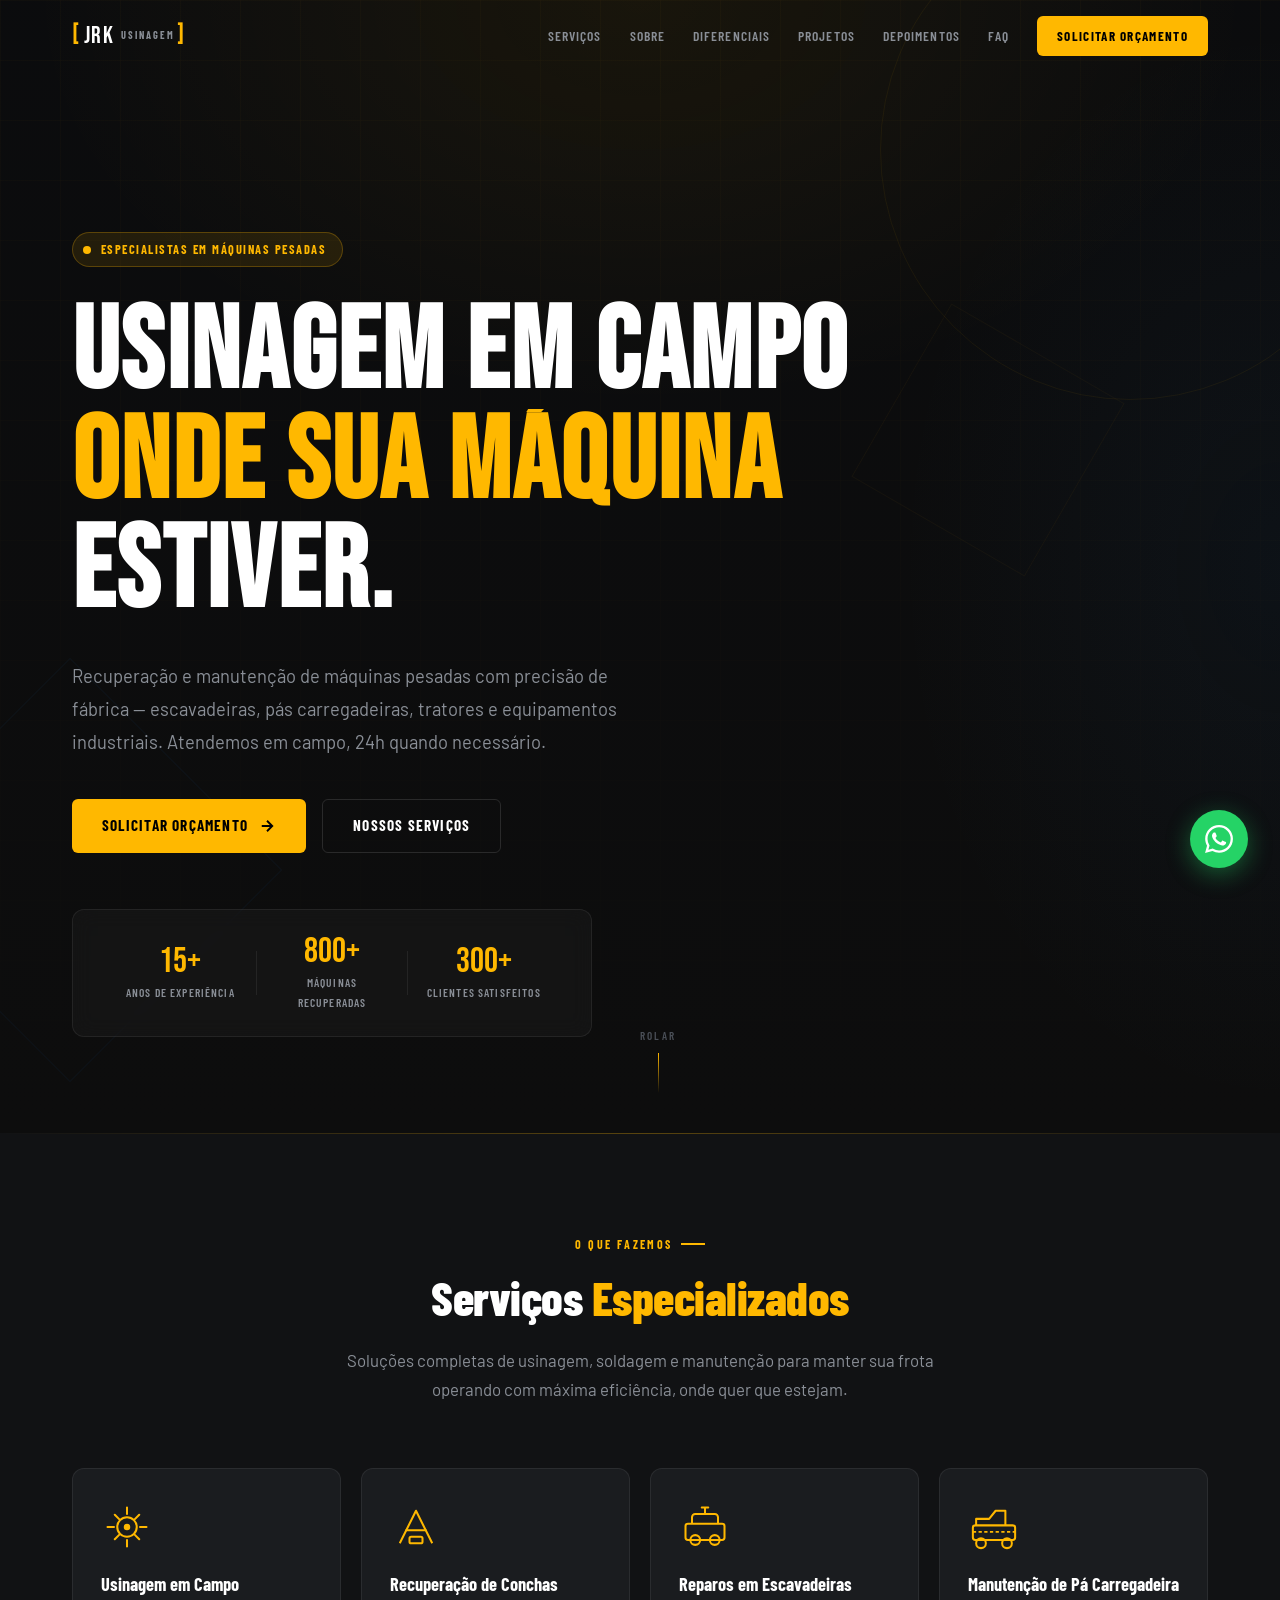
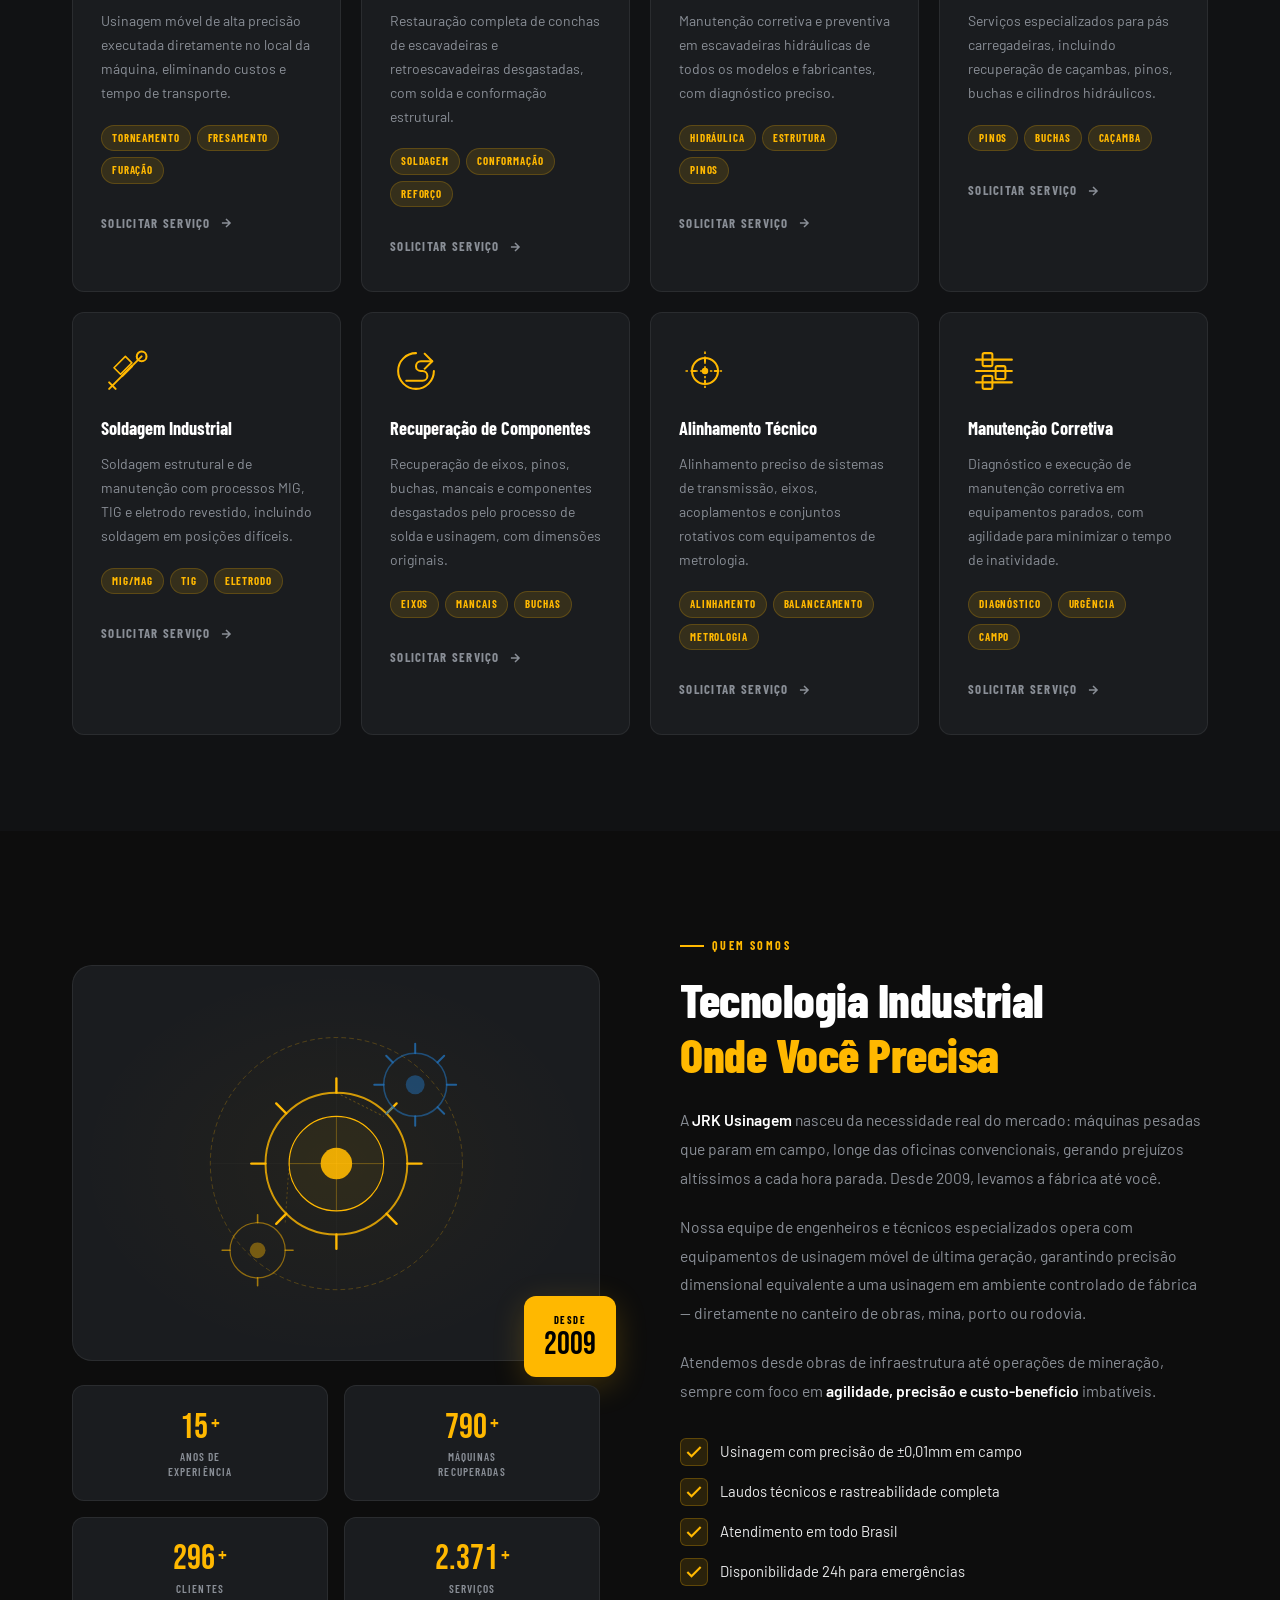
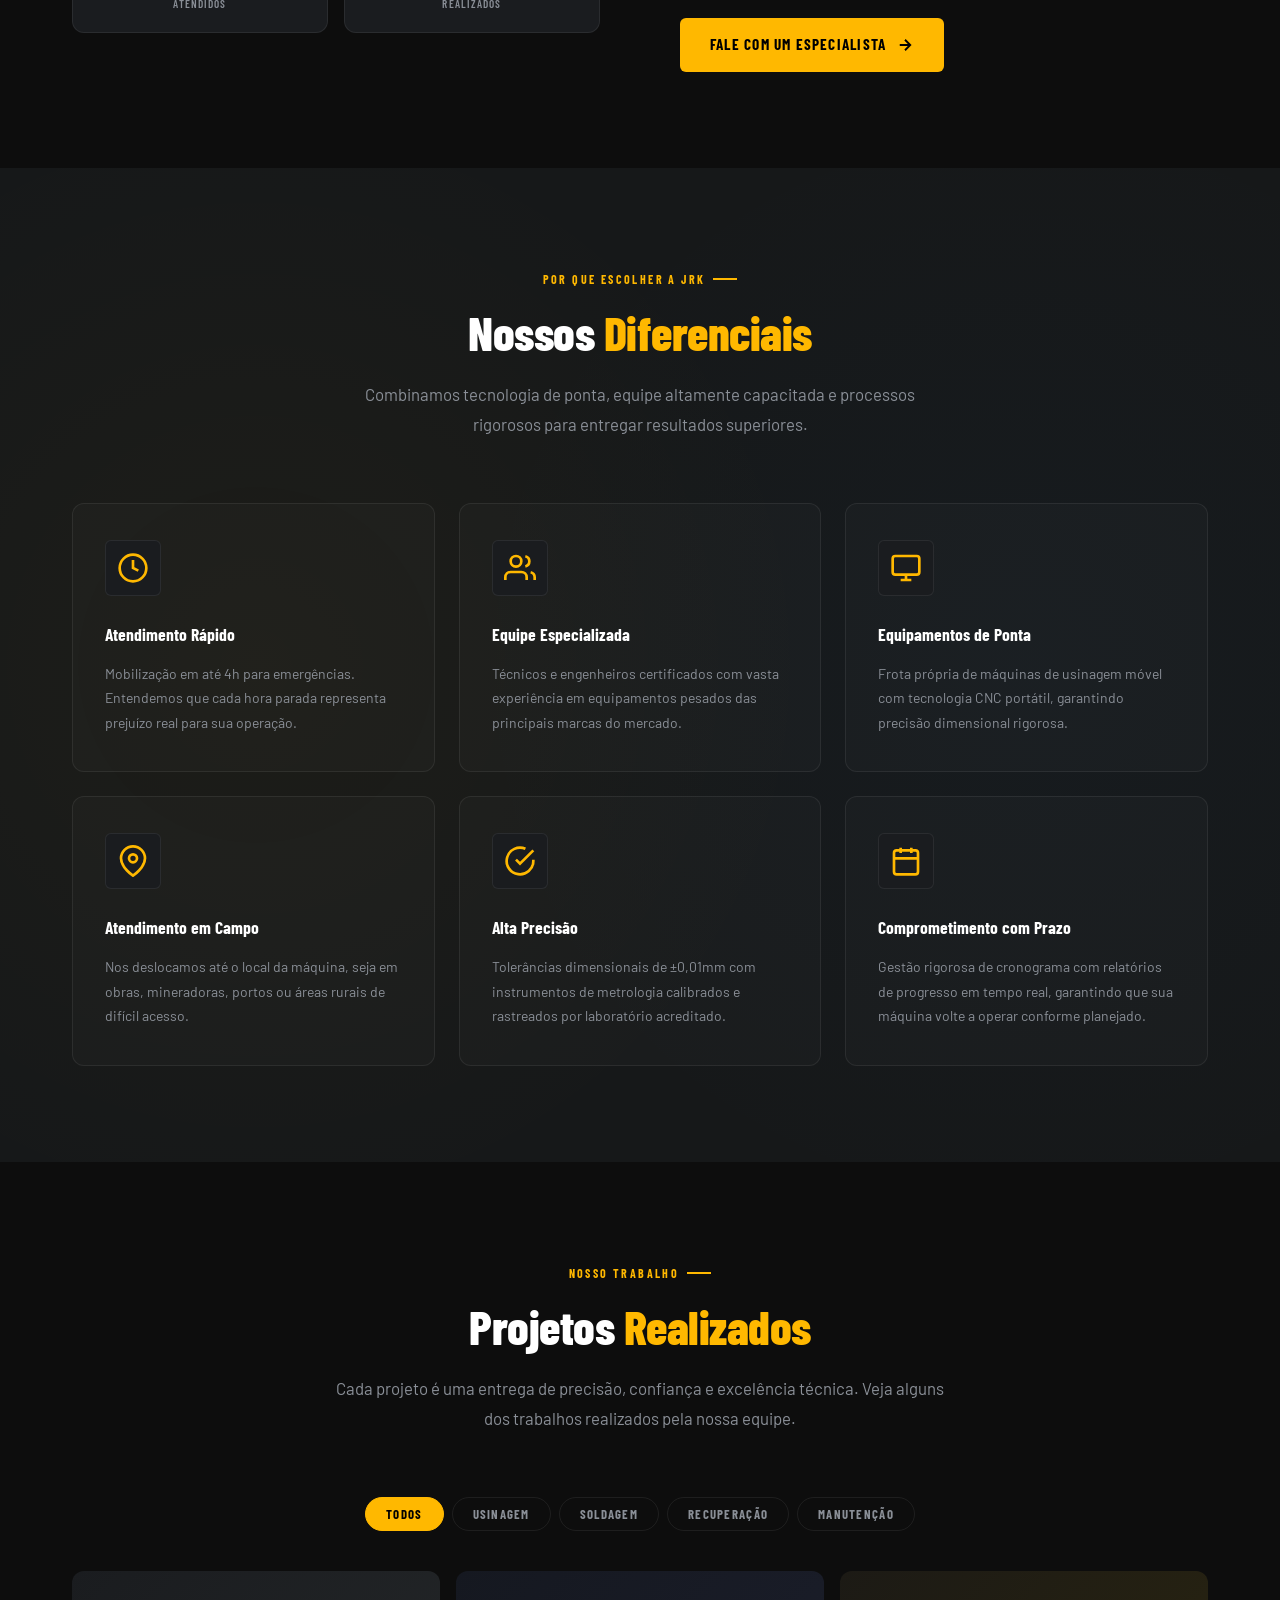
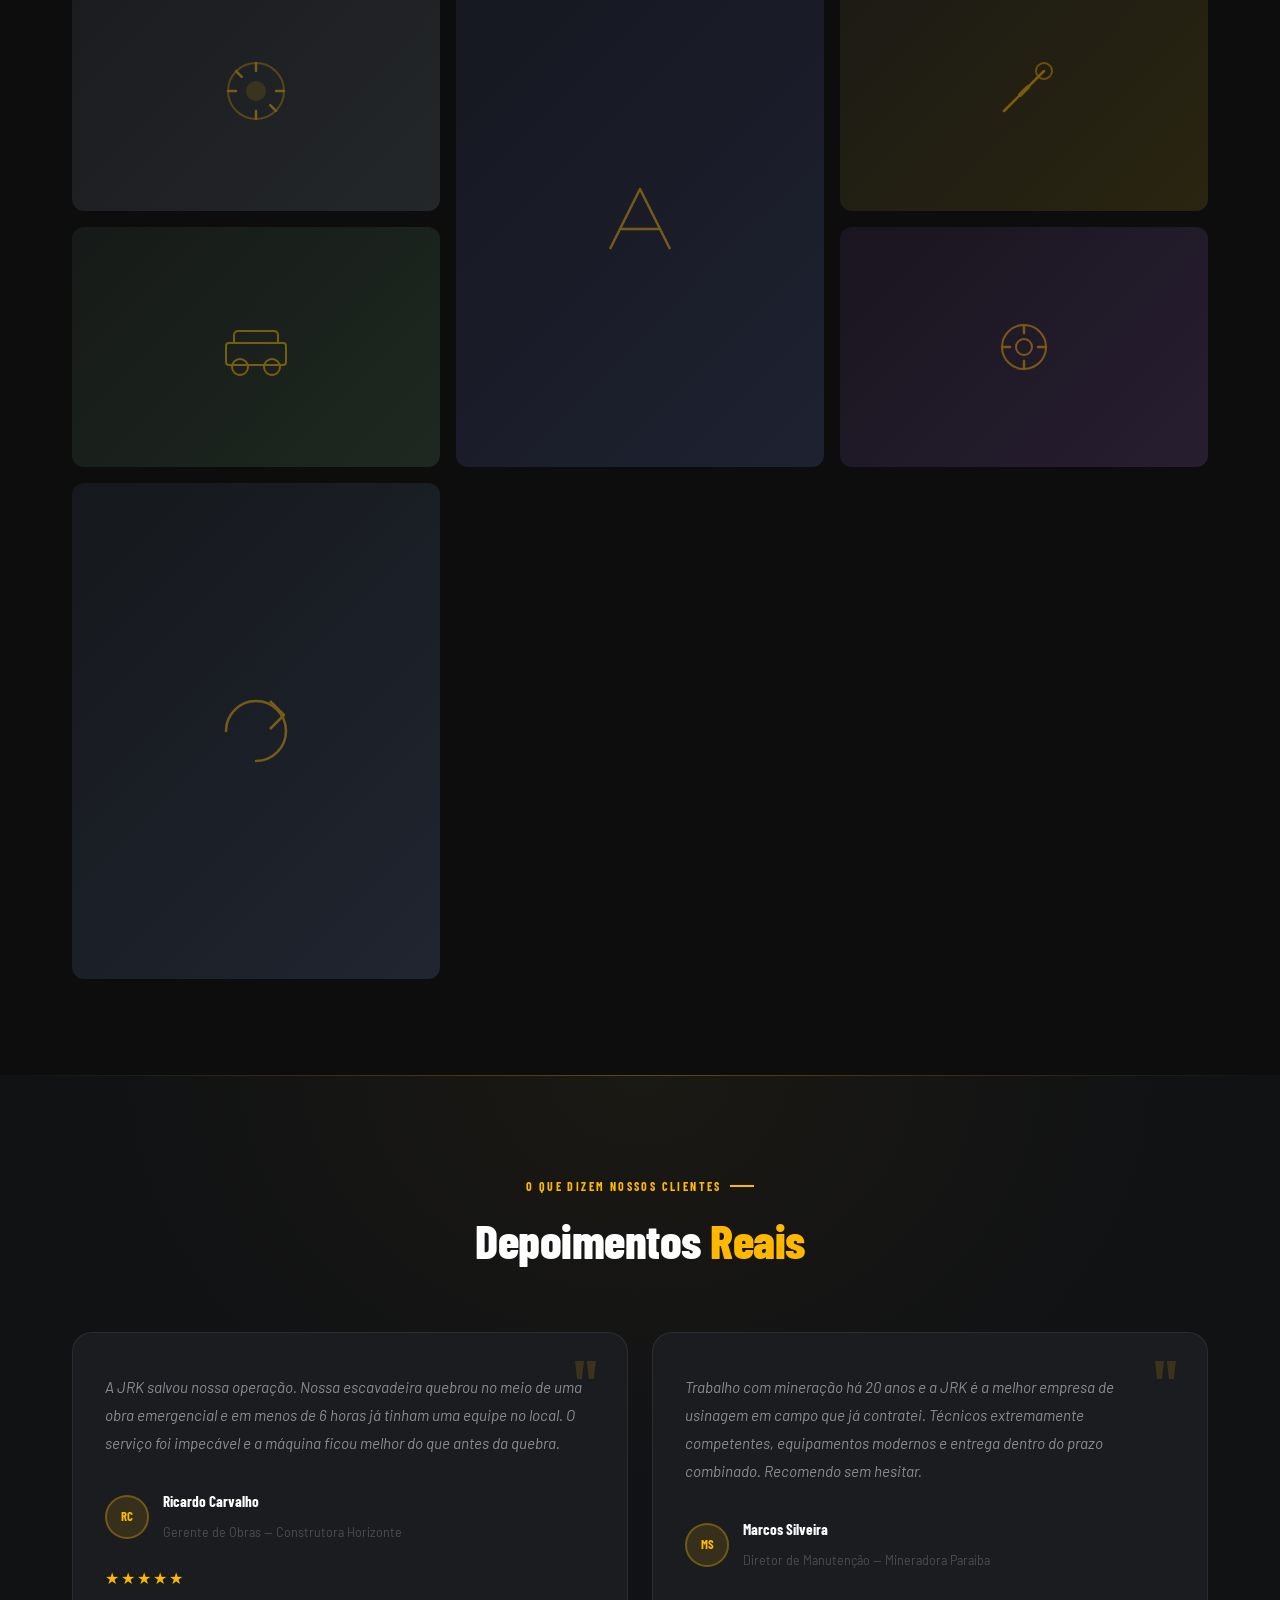
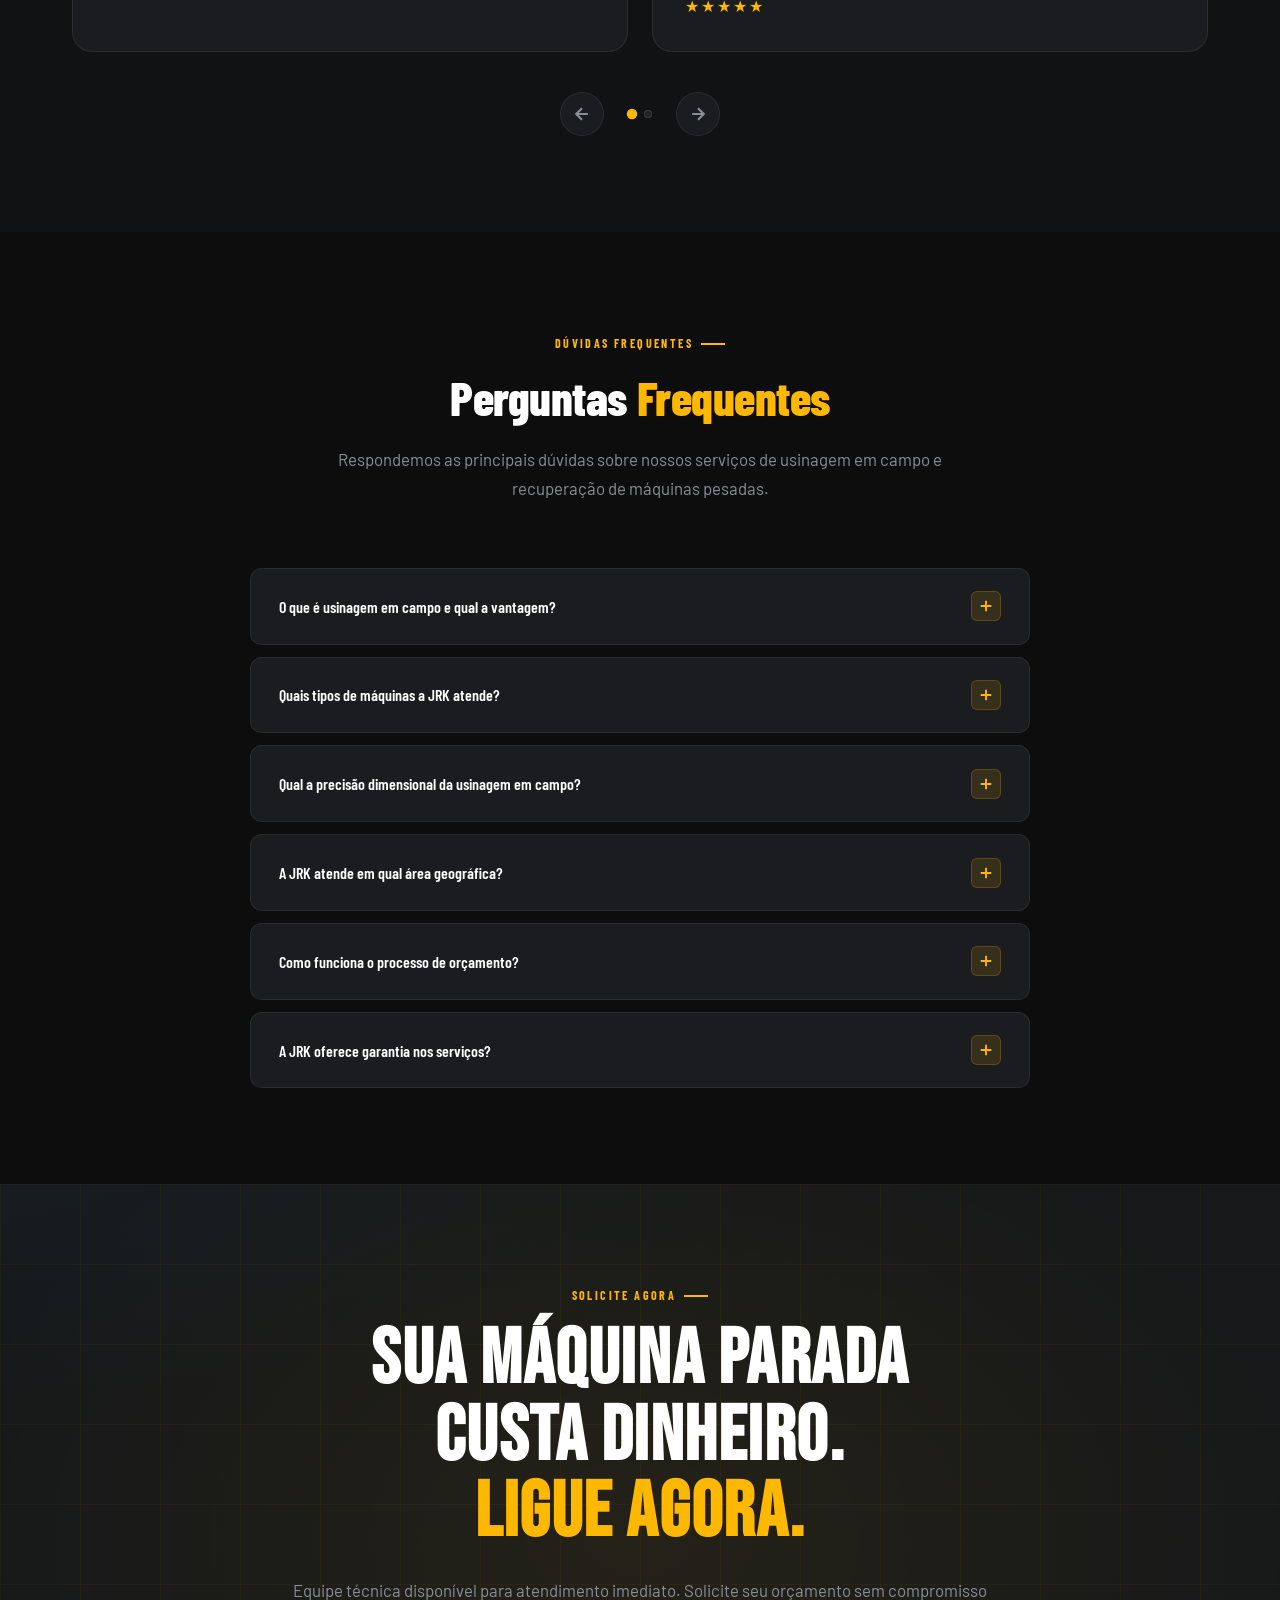
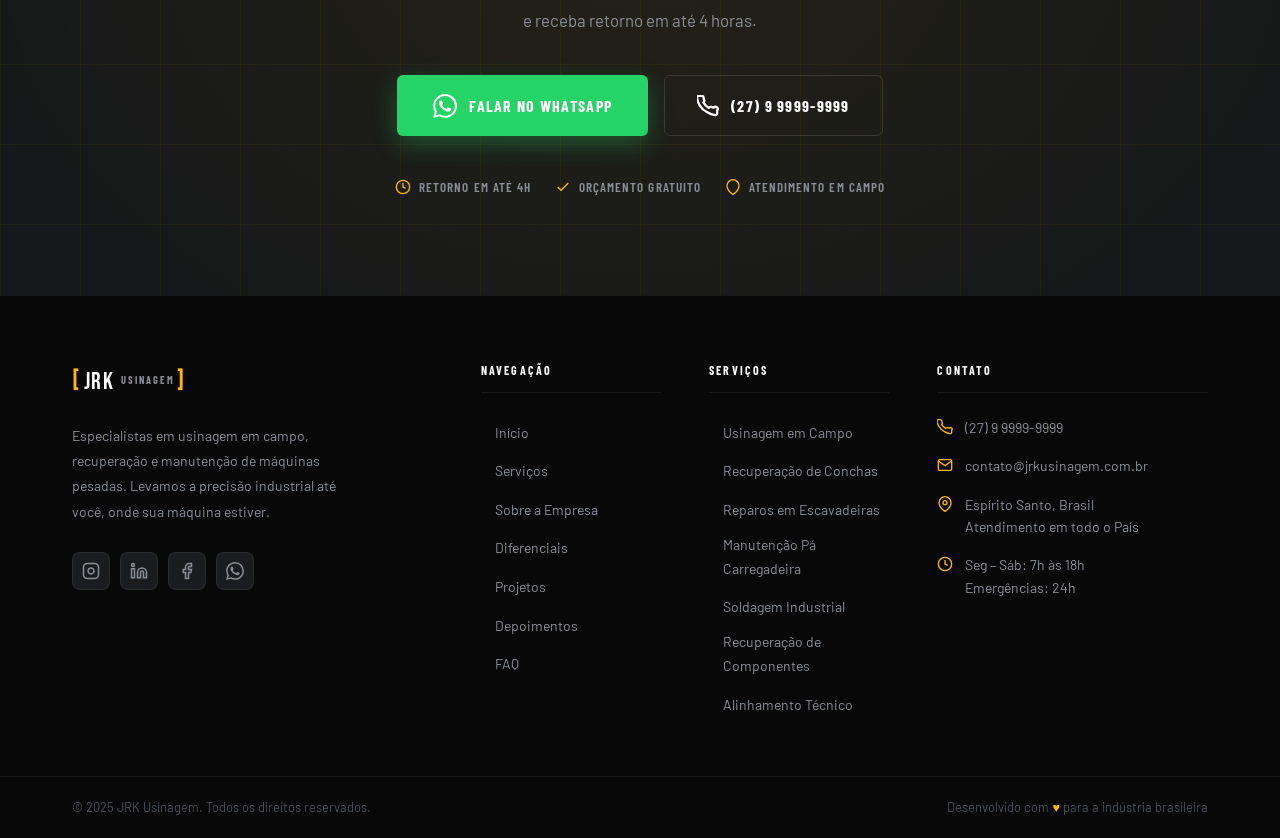
==== commit 287b40d1: "Segundo Cimmit" ====
--- a/index.html
+++ b/index.html
@@ -5,7 +5,7 @@
   <meta name="viewport" content="width=device-width, initial-scale=1.0" />
   <meta name="description" content="JRK Usinagem — Especialistas em usinagem em campo, manutenção e recuperação de máquinas pesadas. Atendimento técnico de alta precisão onde sua máquina estiver." />
   <meta name="keywords" content="usinagem em campo, recuperação de máquinas pesadas, manutenção escavadeira, soldagem industrial, pá carregadeira, usinagem móvel" />
-  <title>JRK Usinagem — Usinagem em Campo & Recuperação de Máquinas Pesadas</title>
+  <title>JRK medicina — Usinagem em Campo & Recuperação de Máquinas Pesadas</title>
   <link rel="stylesheet" href="style.css" />
 
   <link rel="preconnect" href="https://fonts.googleapis.com" />
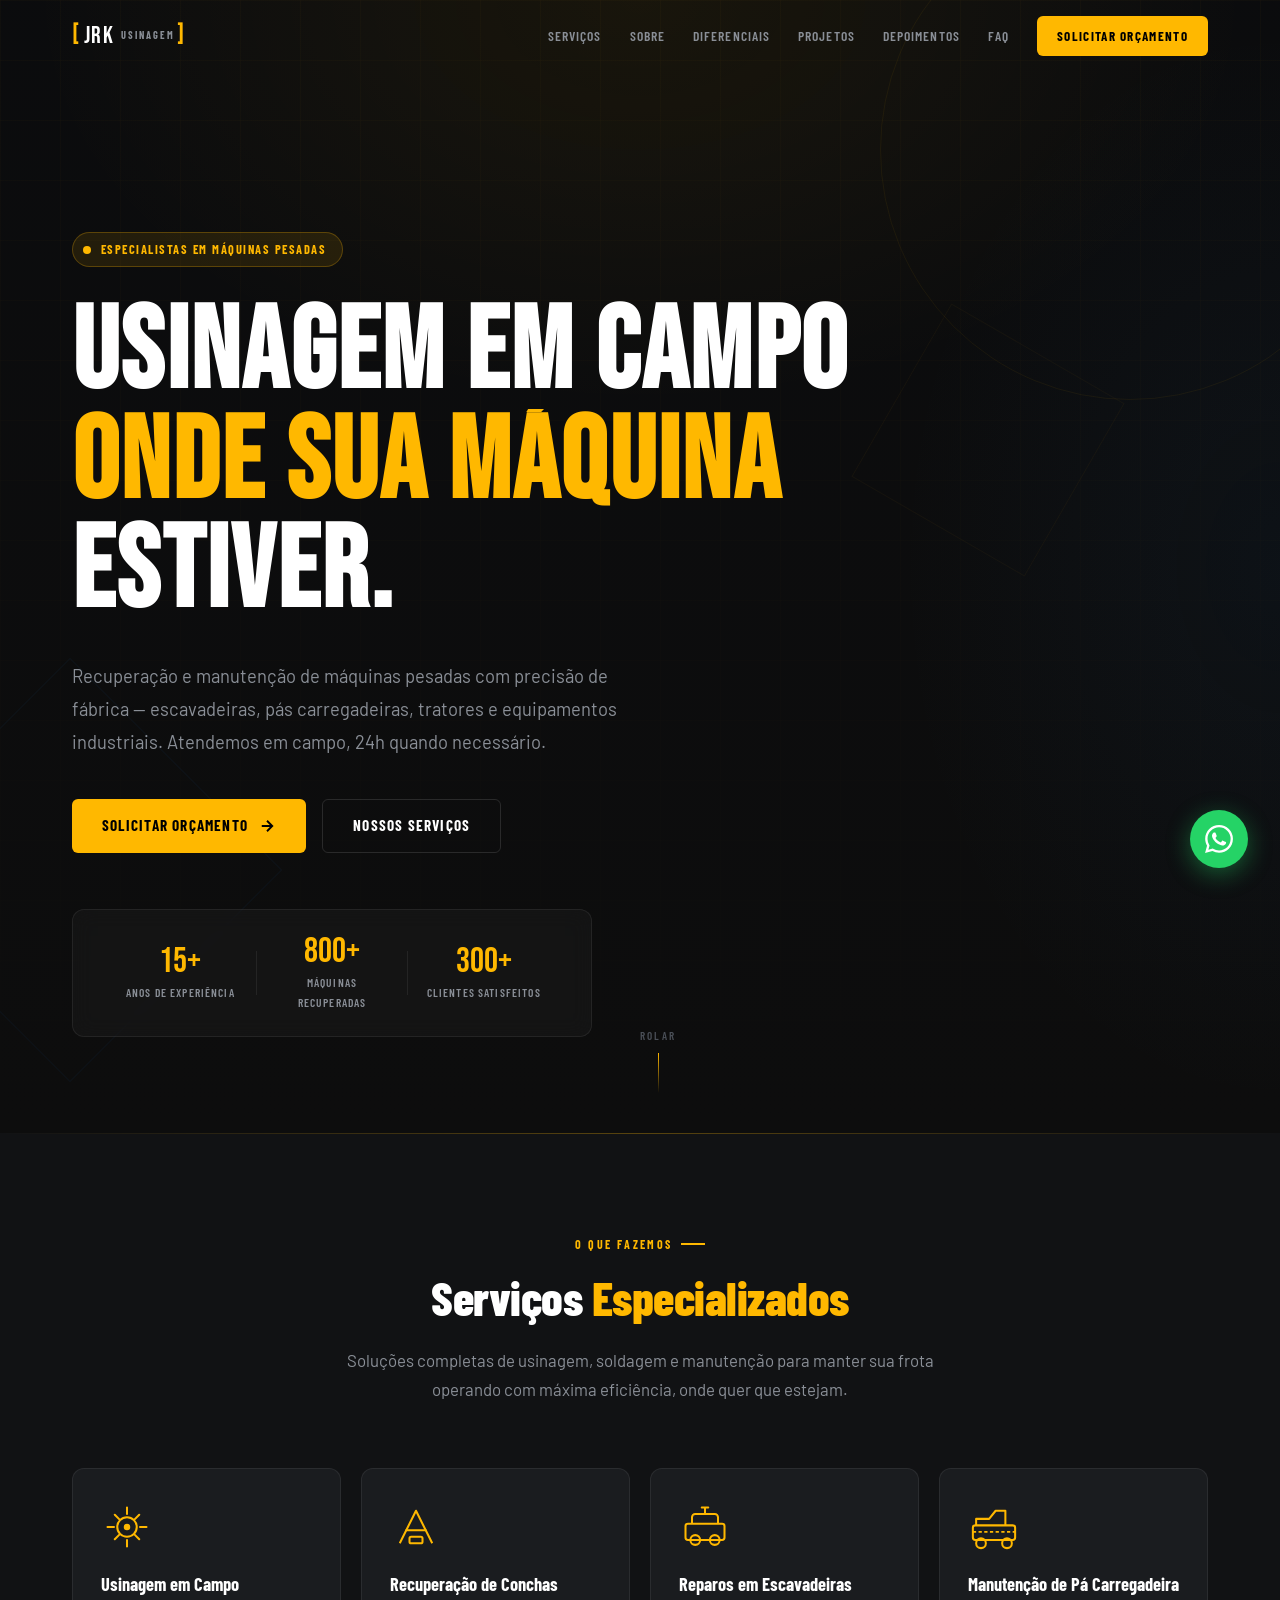
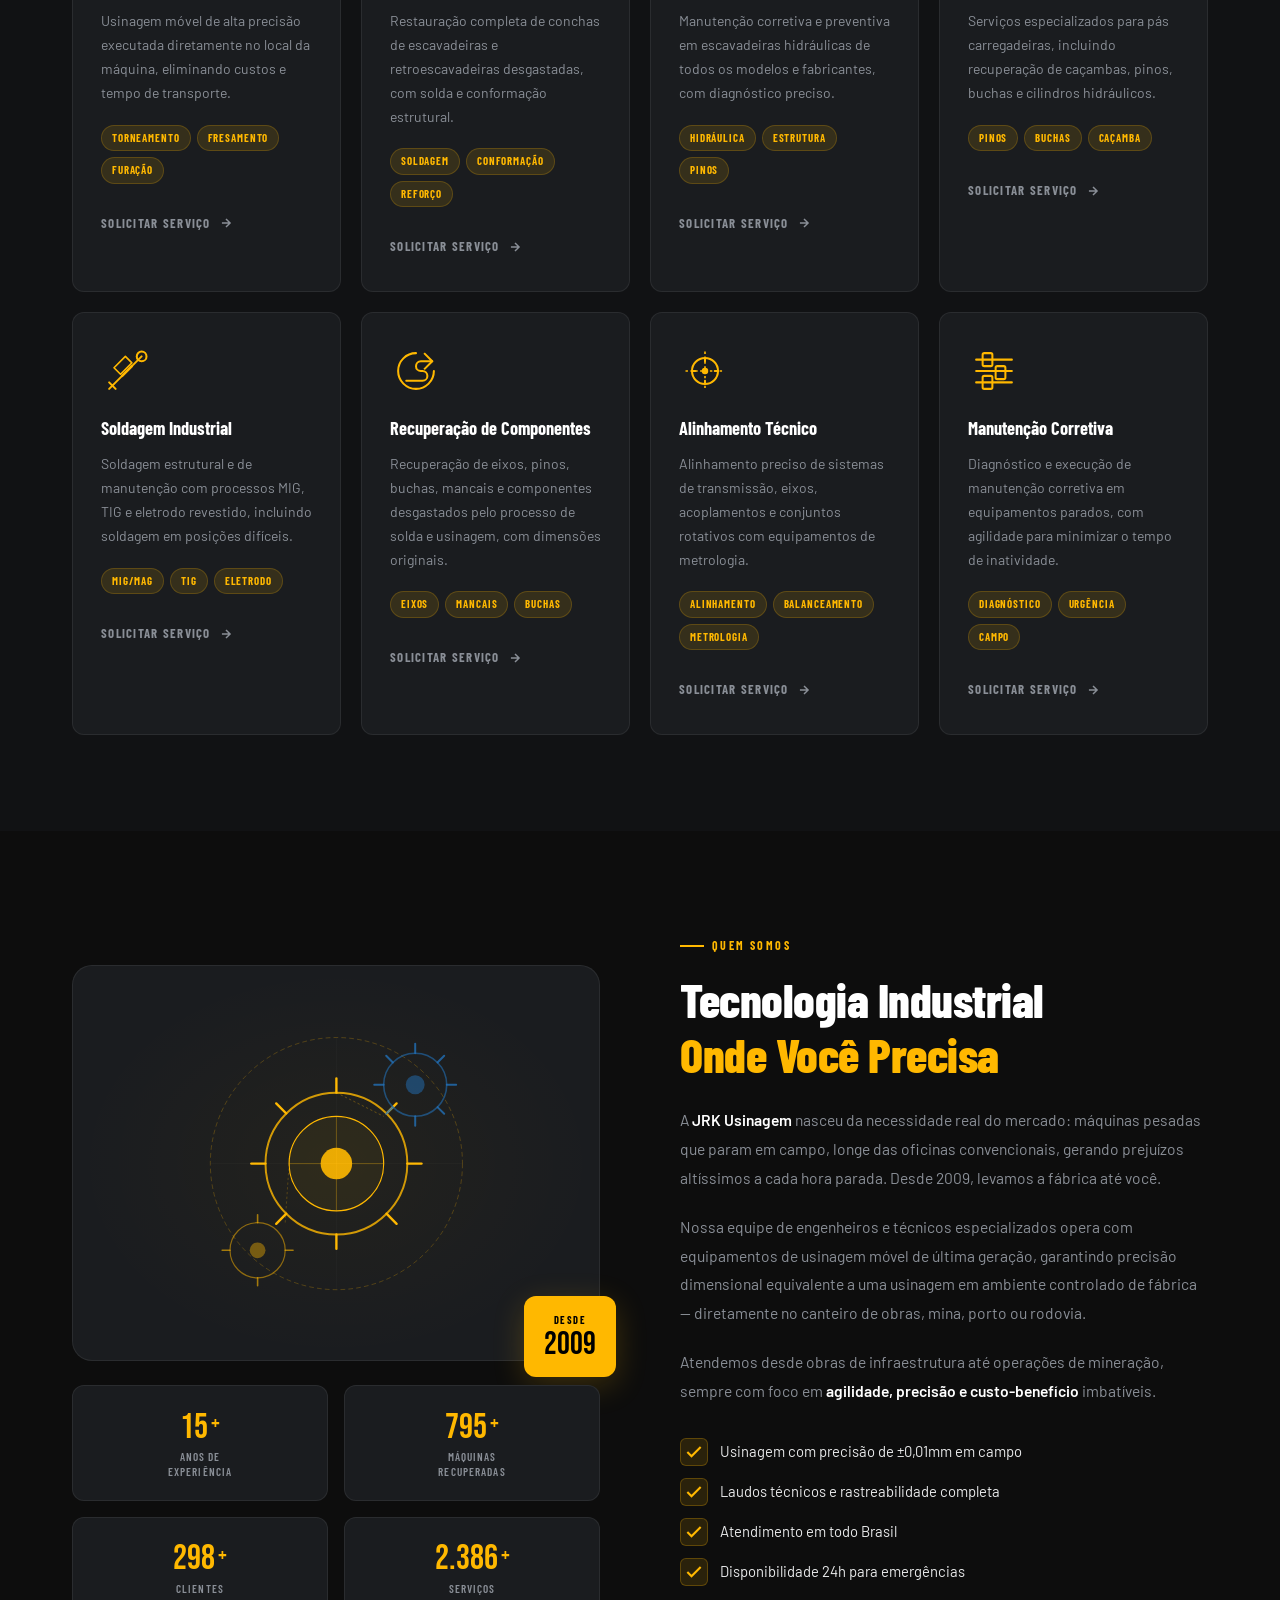
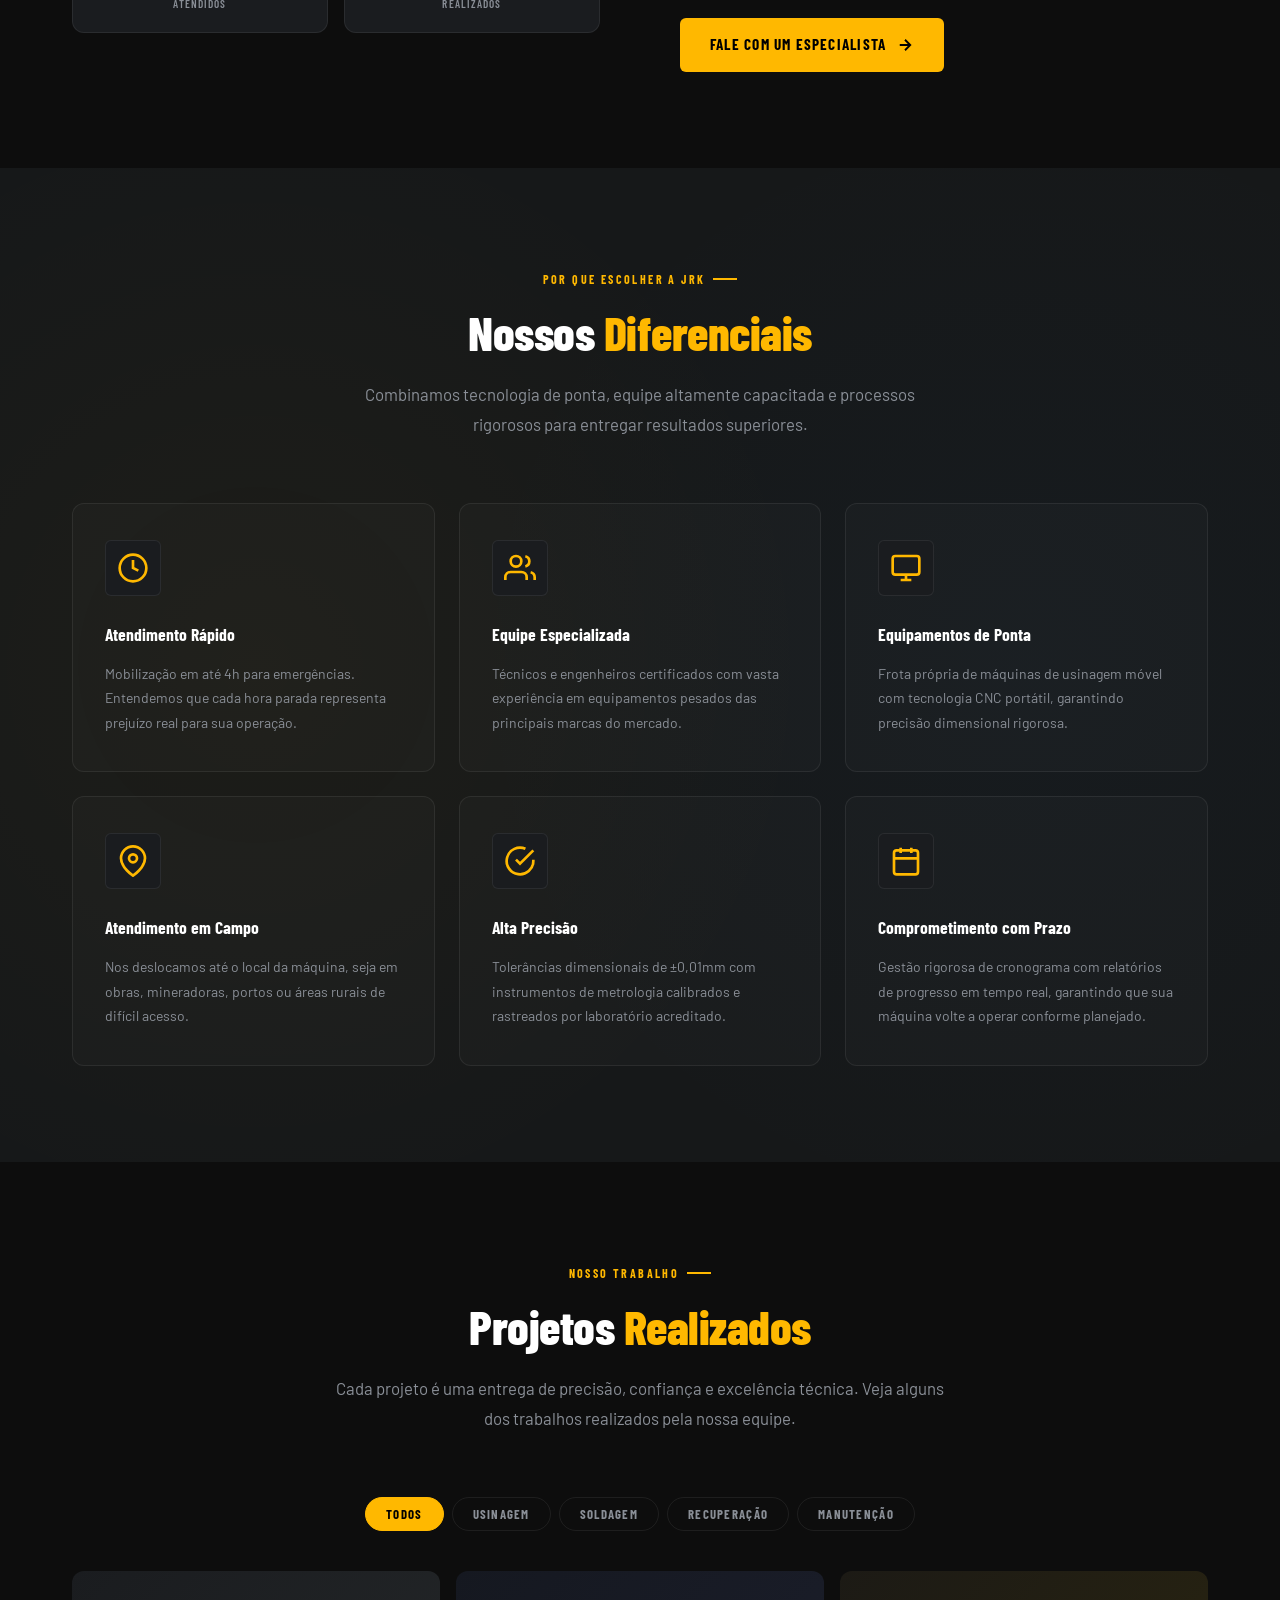
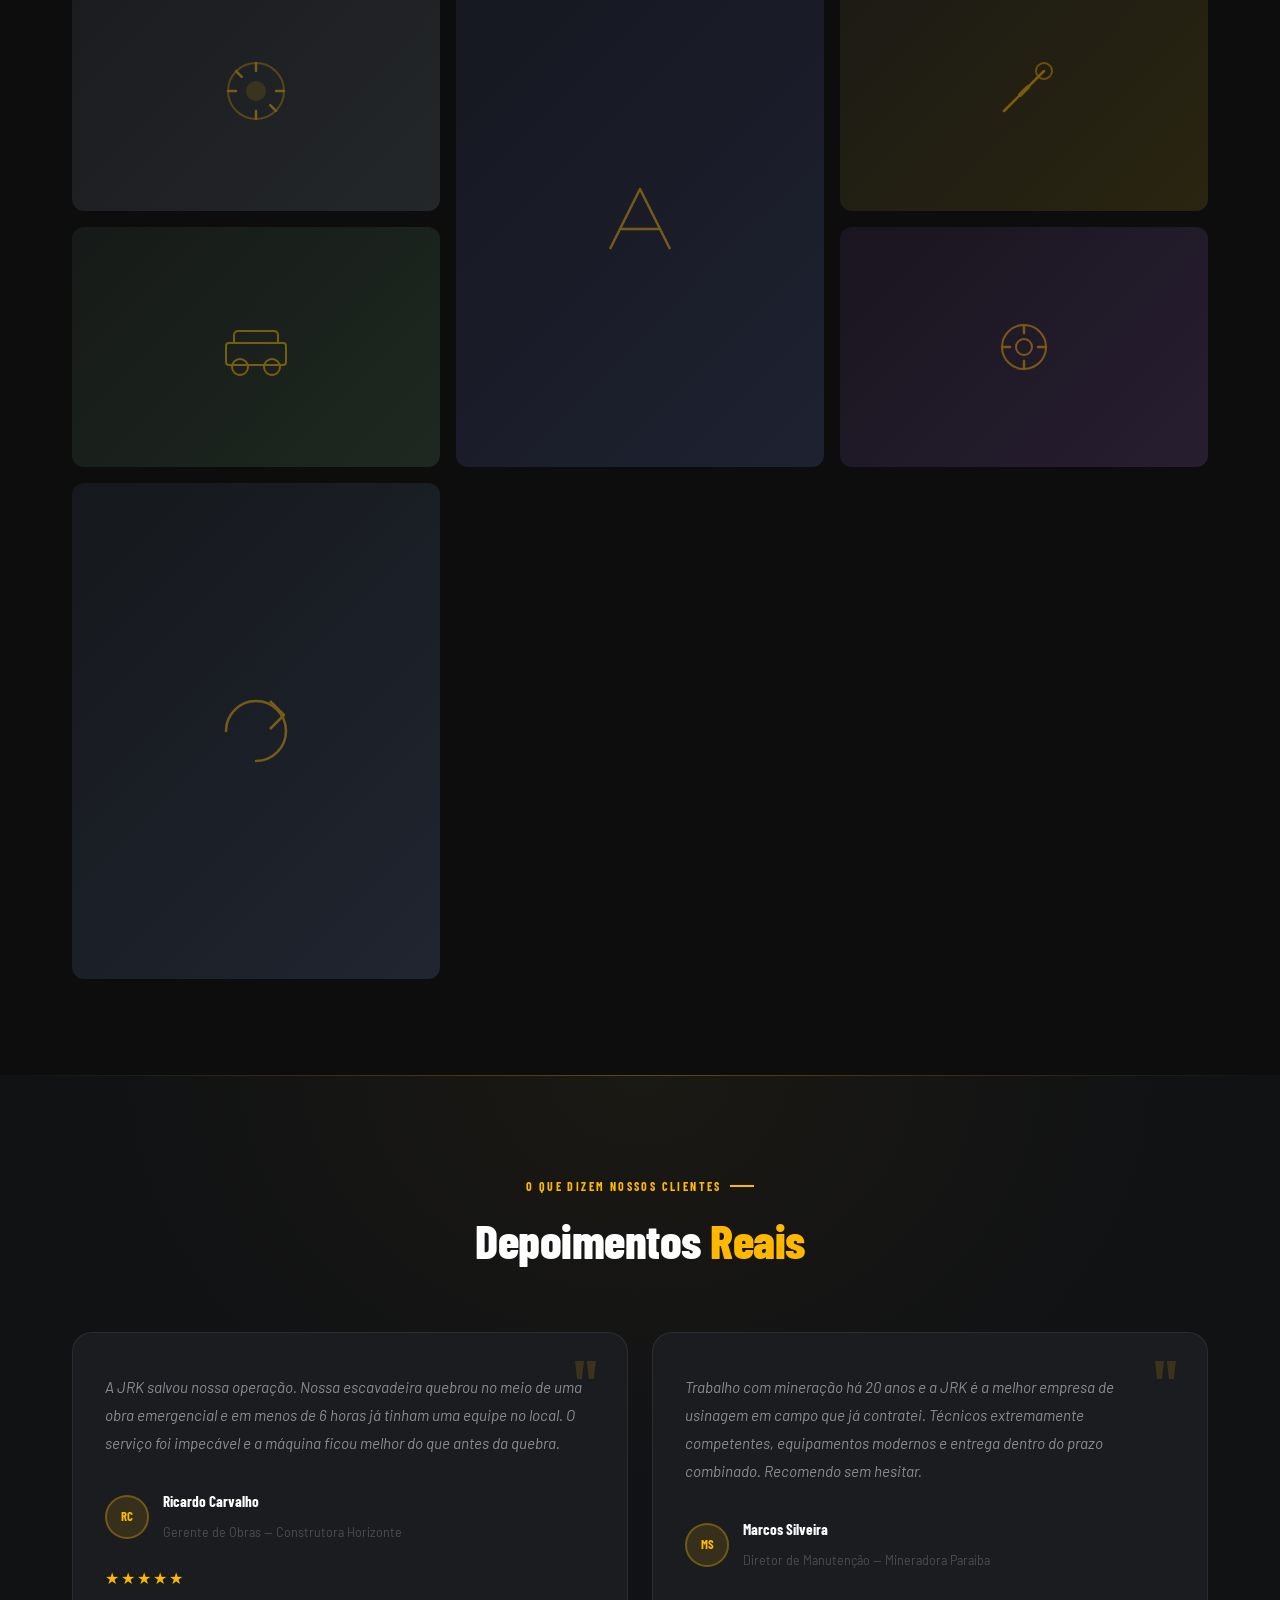
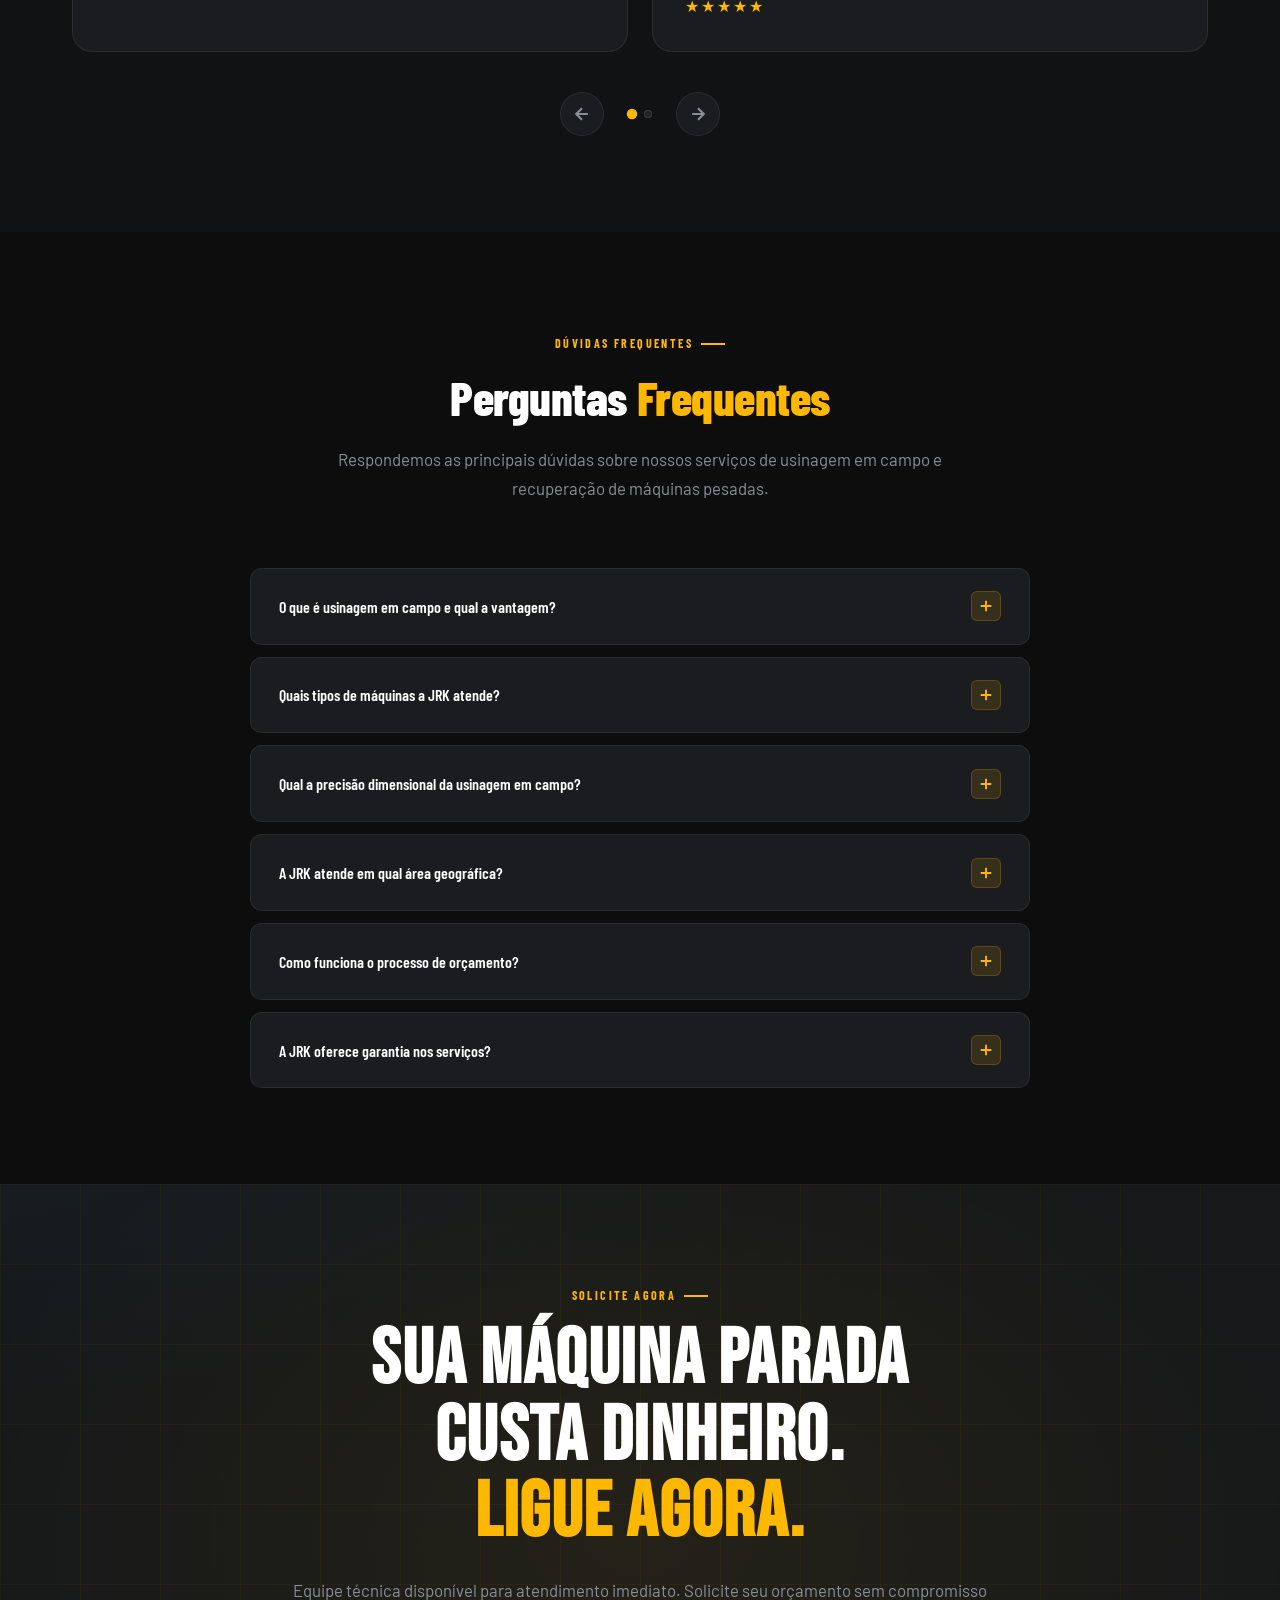
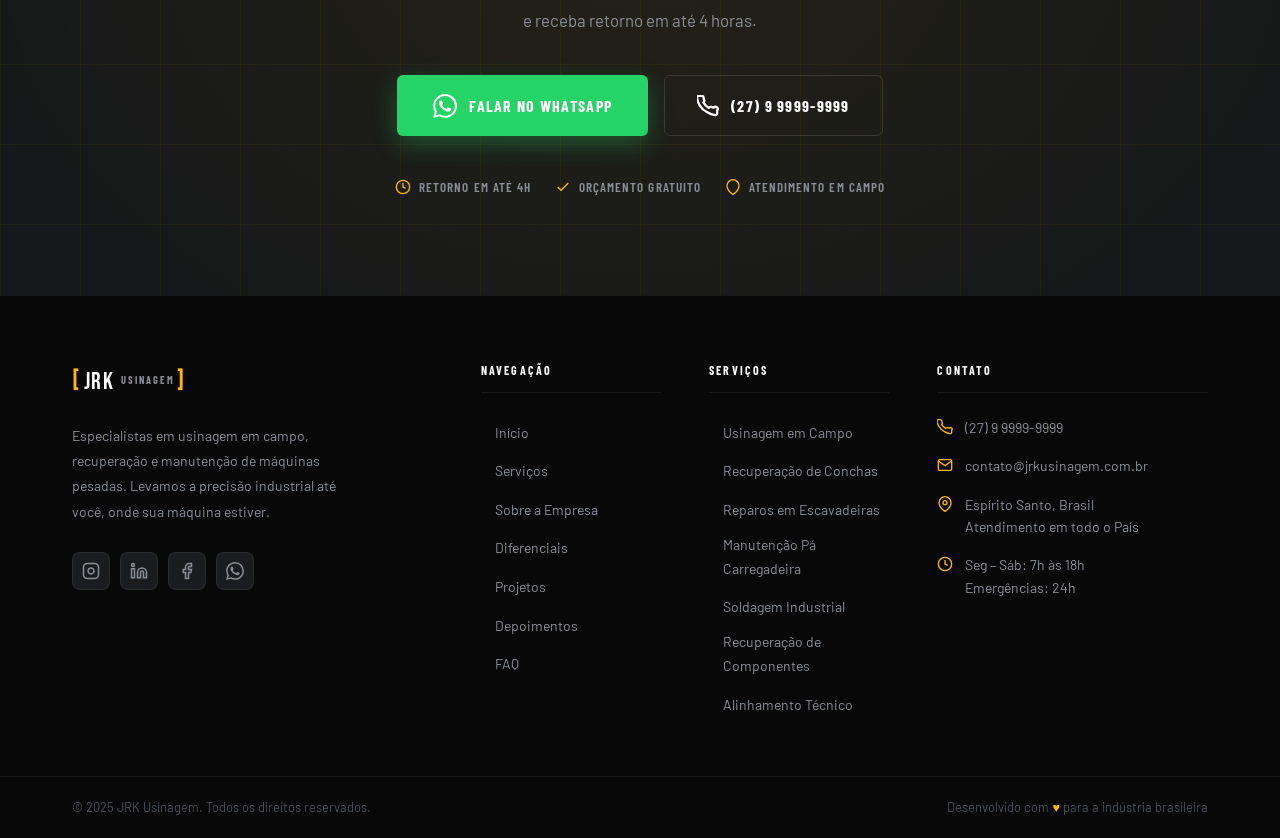
==== commit 9500ad53: "novo" ====
--- a/index.html
+++ b/index.html
@@ -5,7 +5,7 @@
   <meta name="viewport" content="width=device-width, initial-scale=1.0" />
   <meta name="description" content="JRK Usinagem — Especialistas em usinagem em campo, manutenção e recuperação de máquinas pesadas. Atendimento técnico de alta precisão onde sua máquina estiver." />
   <meta name="keywords" content="usinagem em campo, recuperação de máquinas pesadas, manutenção escavadeira, soldagem industrial, pá carregadeira, usinagem móvel" />
-  <title>JRK medicina — Usinagem em Campo & Recuperação de Máquinas Pesadas</title>
+  <title>JRK aaaaaaaaaaaaaaaaaaaaaaaaaaaaaaaaaaaaaaaaaaaaaaaaaaaaaaaaaaaaaaaaaaaaaaaaa— Usinagem em Campo & Recuperação de Máquinas Pesadas</title>
   <link rel="stylesheet" href="style.css" />
 
   <link rel="preconnect" href="https://fonts.googleapis.com" />
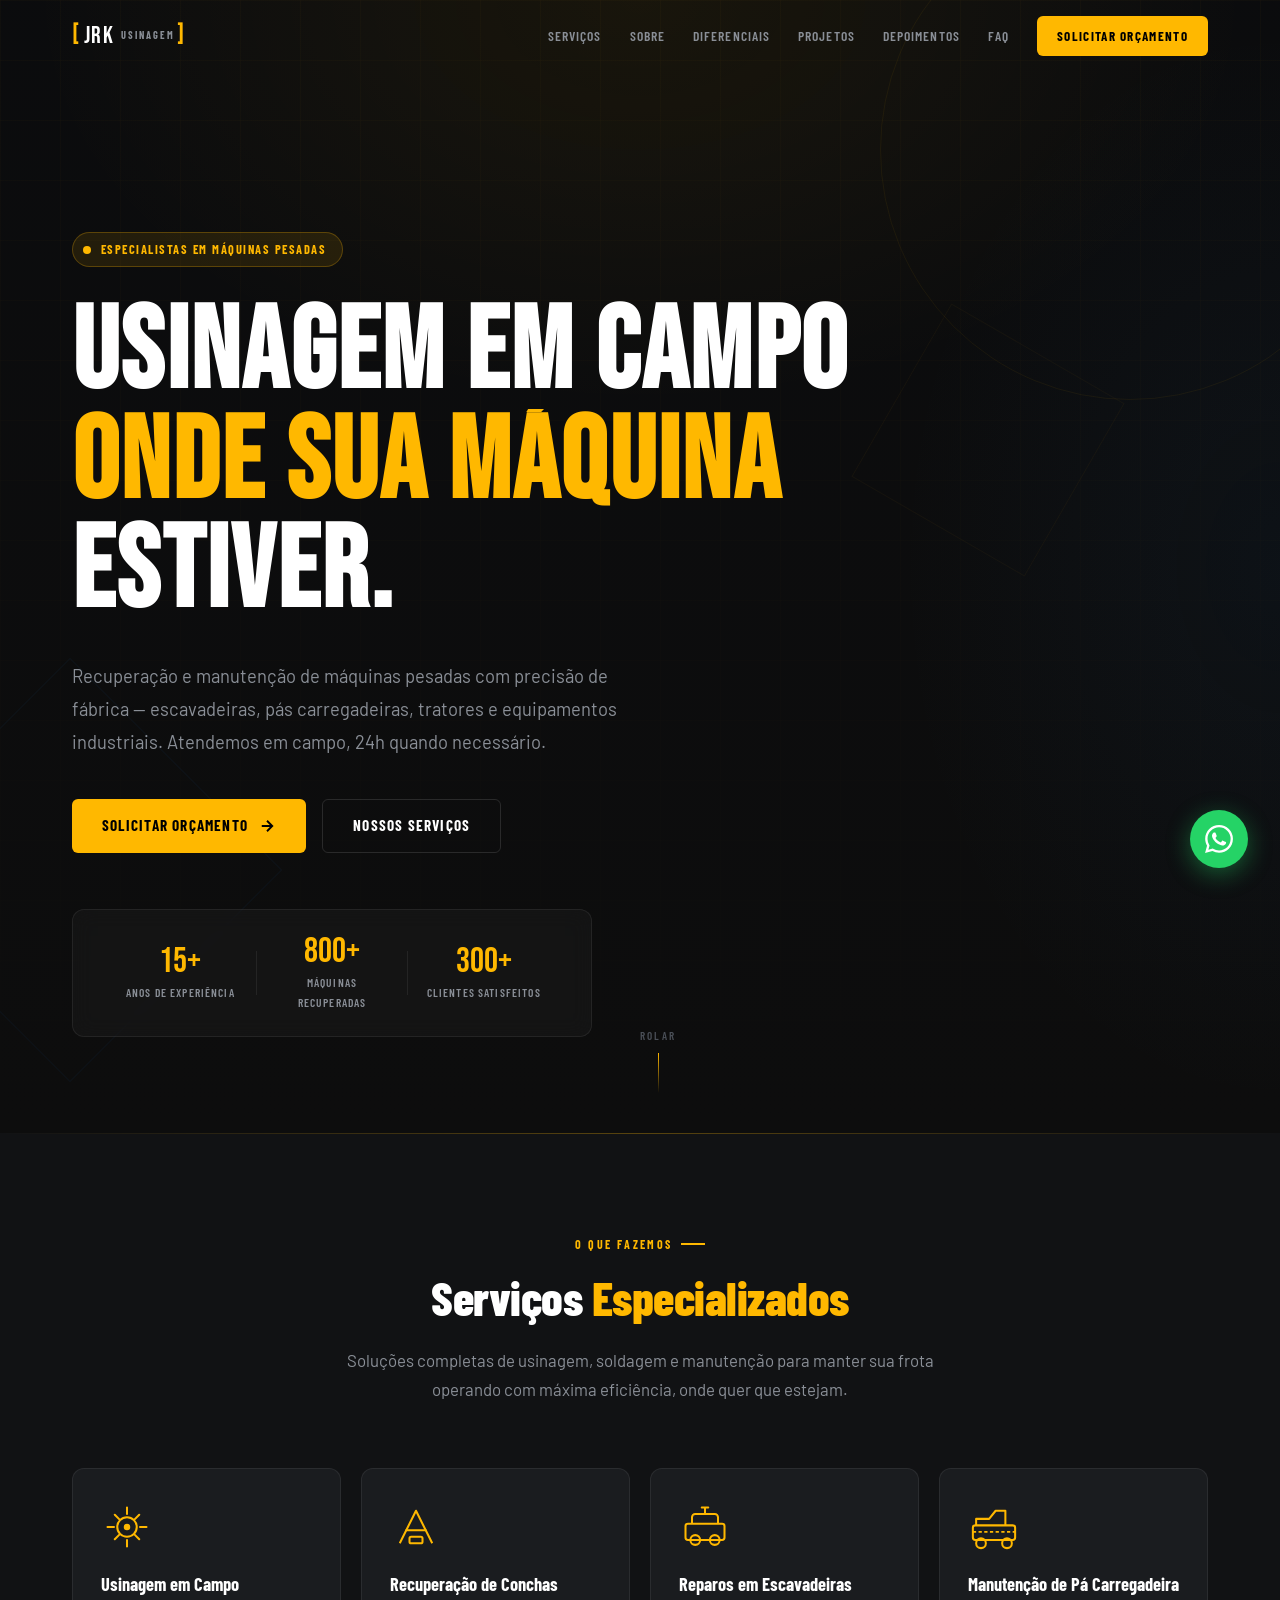
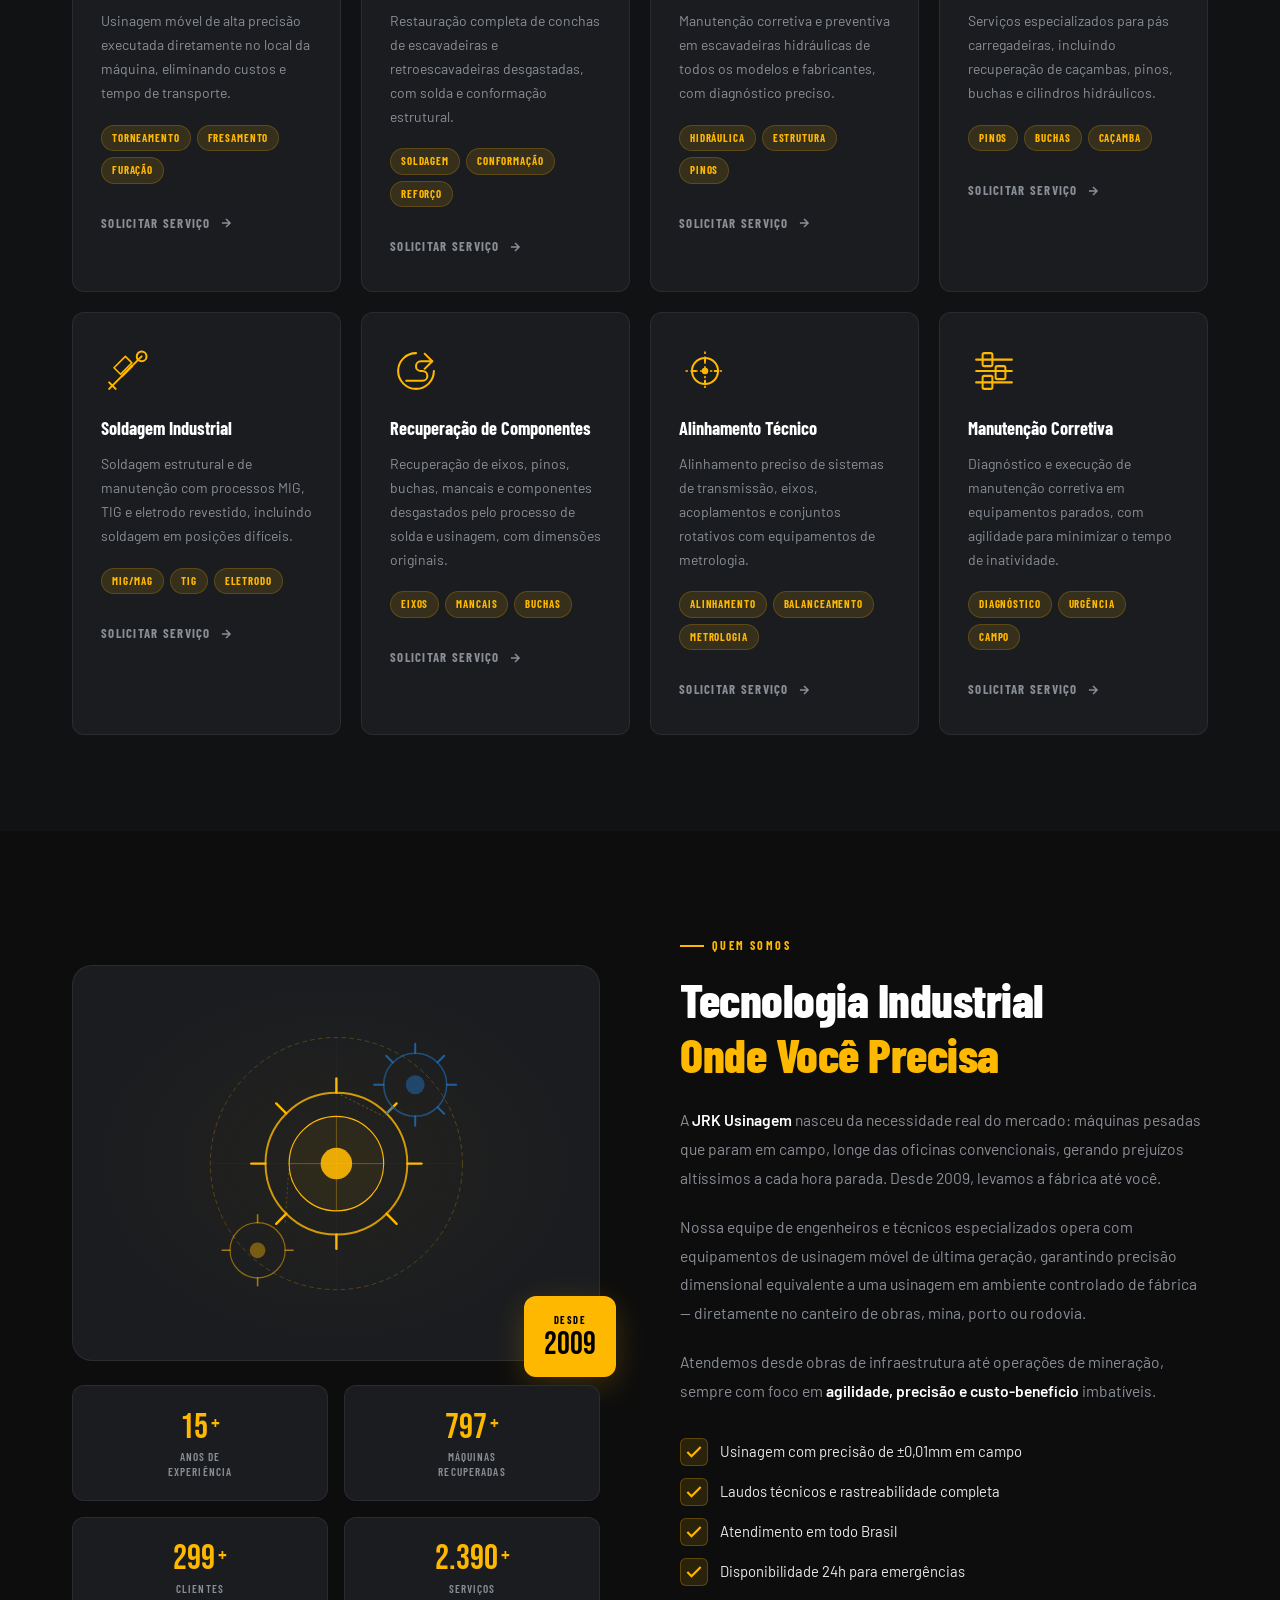
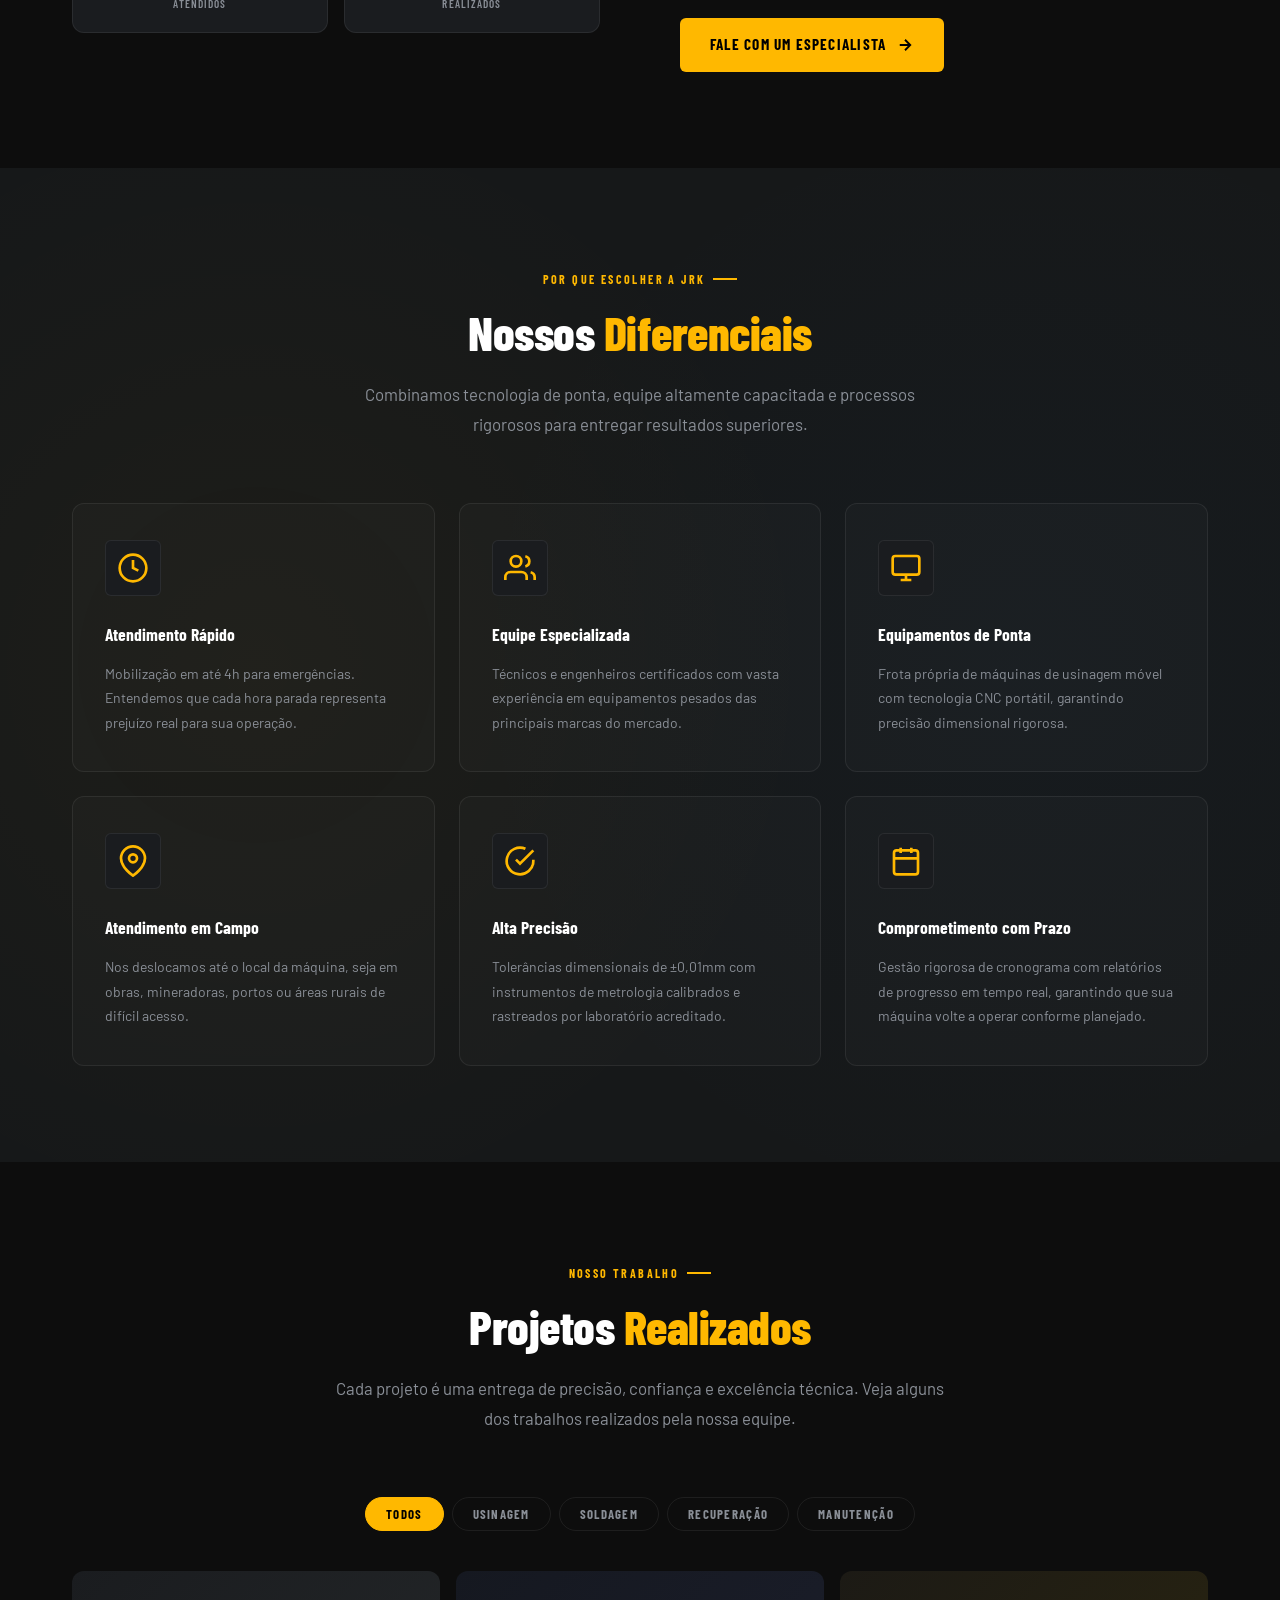
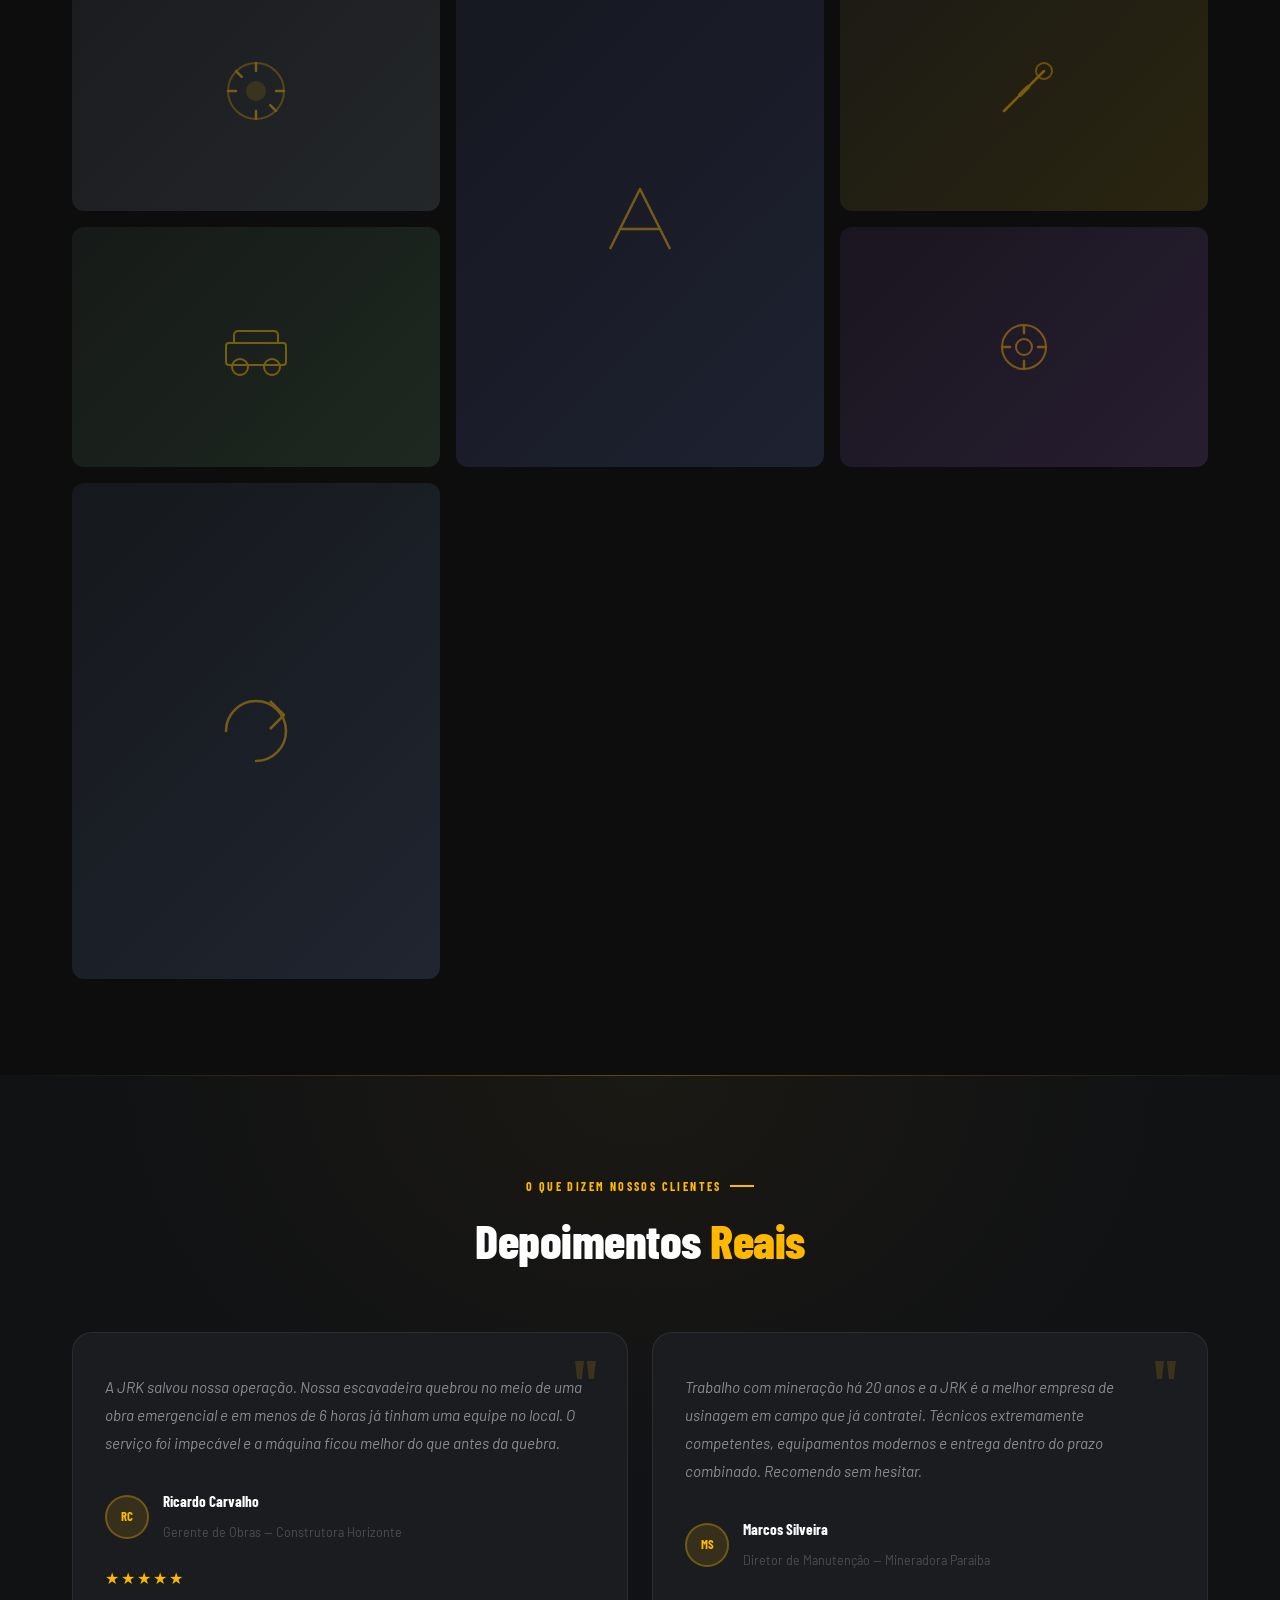
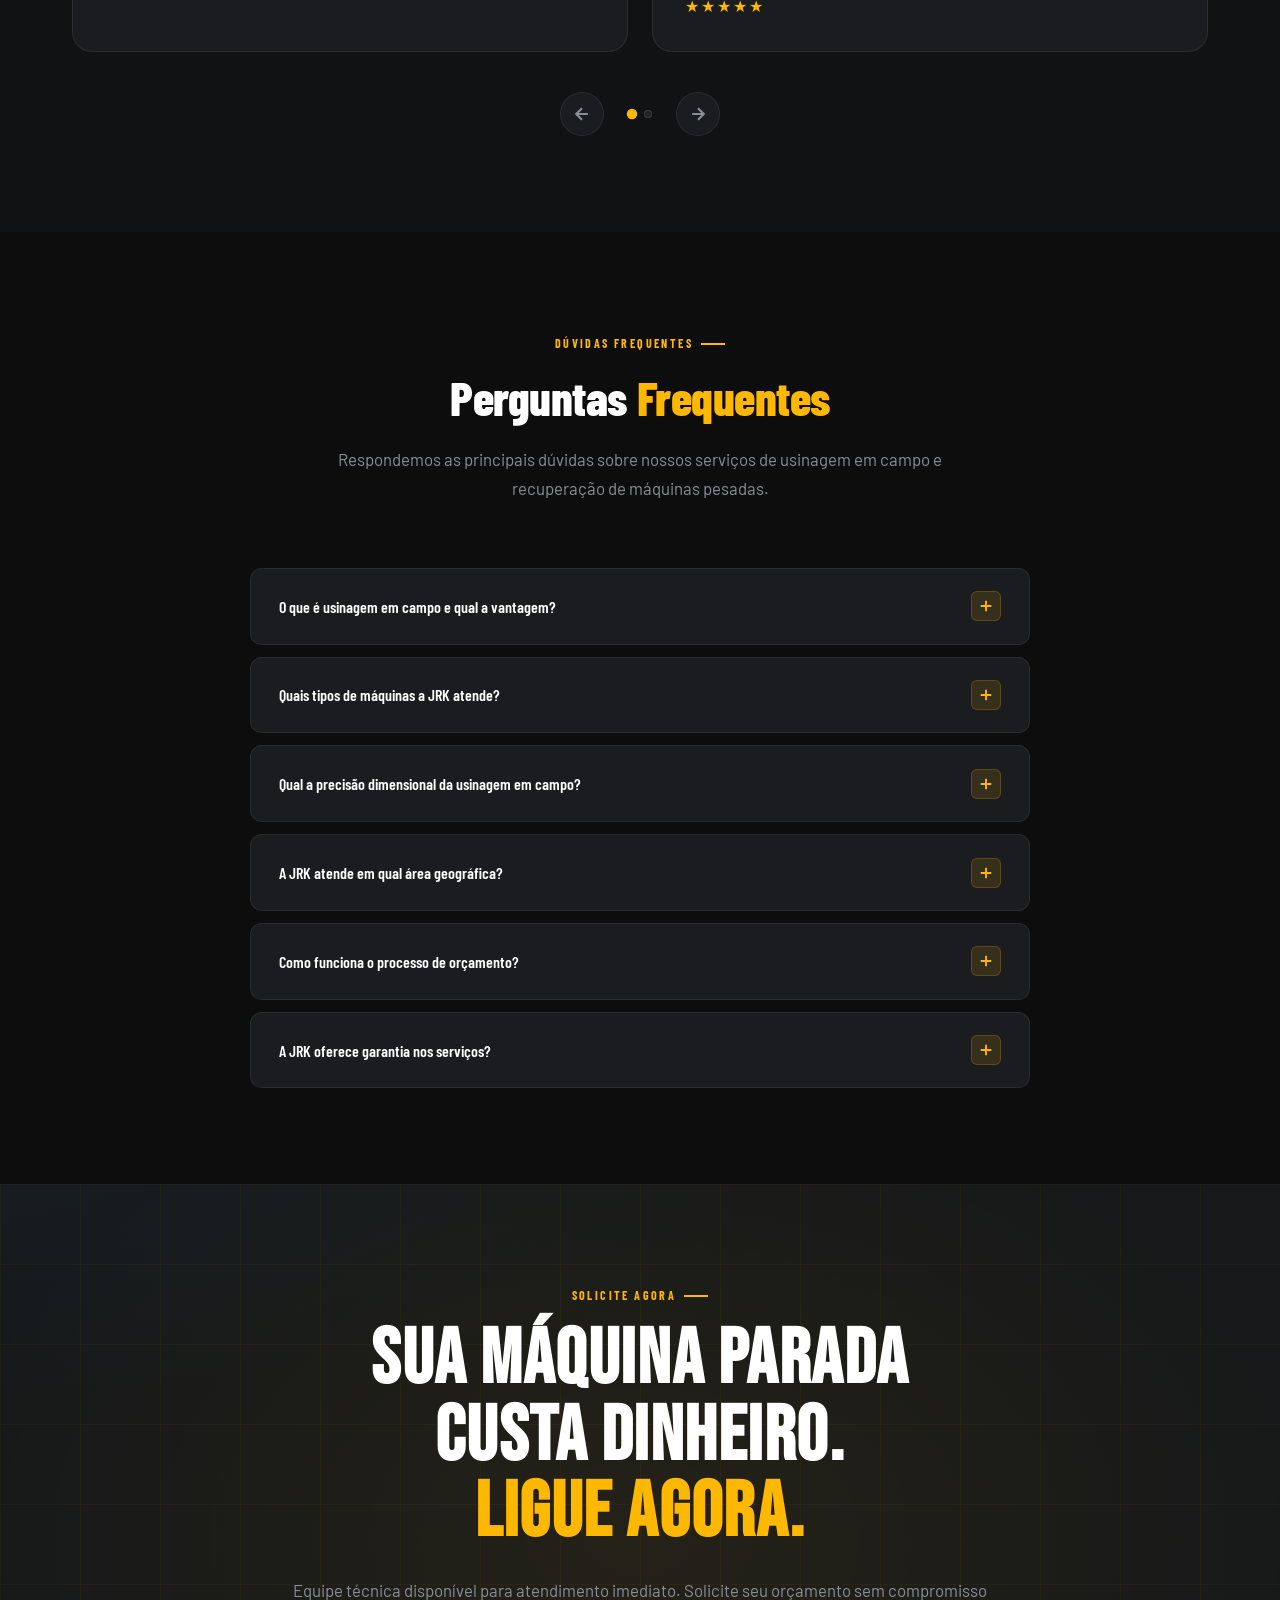
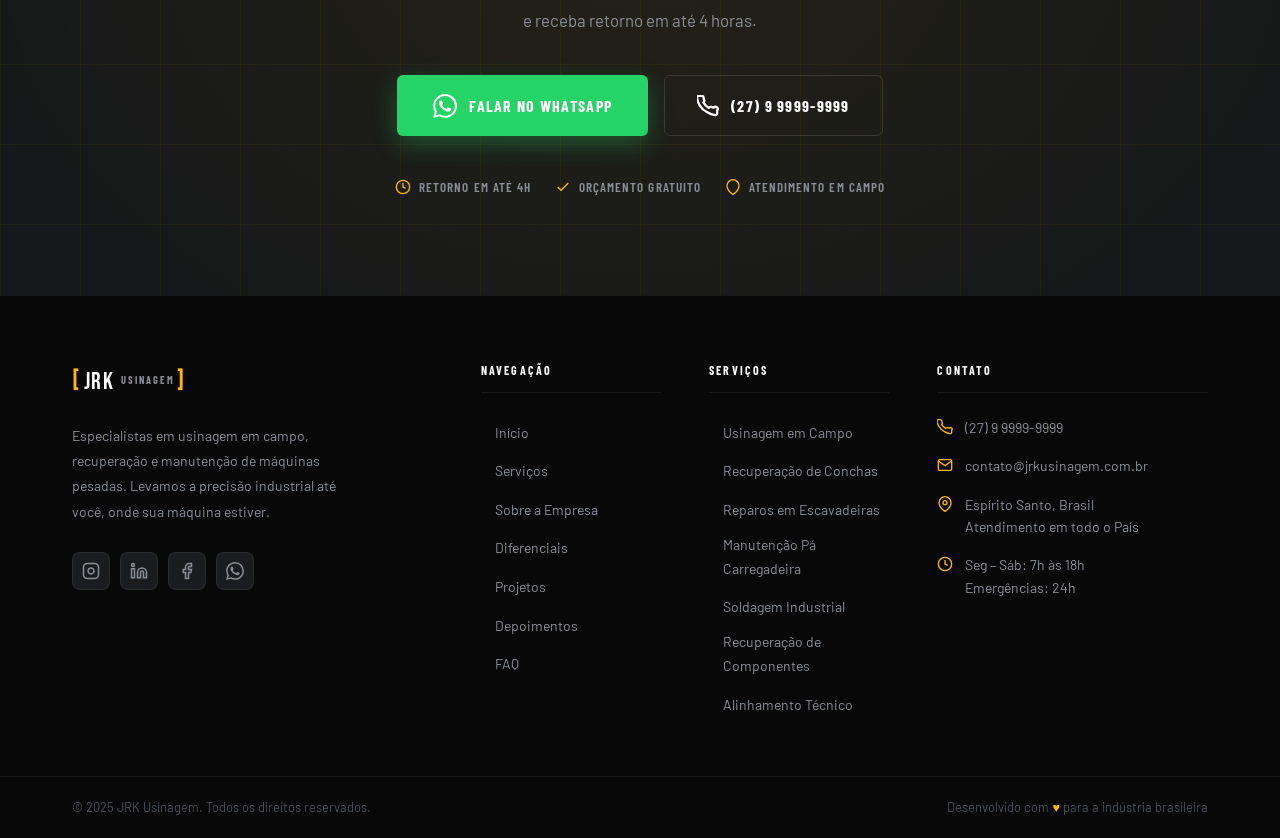
==== commit 76225ffa: "Penis" ====
--- a/index.html
+++ b/index.html
@@ -5,7 +5,7 @@
   <meta name="viewport" content="width=device-width, initial-scale=1.0" />
   <meta name="description" content="JRK Usinagem — Especialistas em usinagem em campo, manutenção e recuperação de máquinas pesadas. Atendimento técnico de alta precisão onde sua máquina estiver." />
   <meta name="keywords" content="usinagem em campo, recuperação de máquinas pesadas, manutenção escavadeira, soldagem industrial, pá carregadeira, usinagem móvel" />
-  <title>JRK aaaaaaaaaaaaaaaaaaaaaaaaaaaaaaaaaaaaaaaaaaaaaaaaaaaaaaaaaaaaaaaaaaaaaaaaa— Usinagem em Campo & Recuperação de Máquinas Pesadas</title>
+  <title>JRK penissssssssssssssssssssssssssssssssss— Usinagem em Campo & Recuperação de Máquinas Pesadas</title>
   <link rel="stylesheet" href="style.css" />
 
   <link rel="preconnect" href="https://fonts.googleapis.com" />
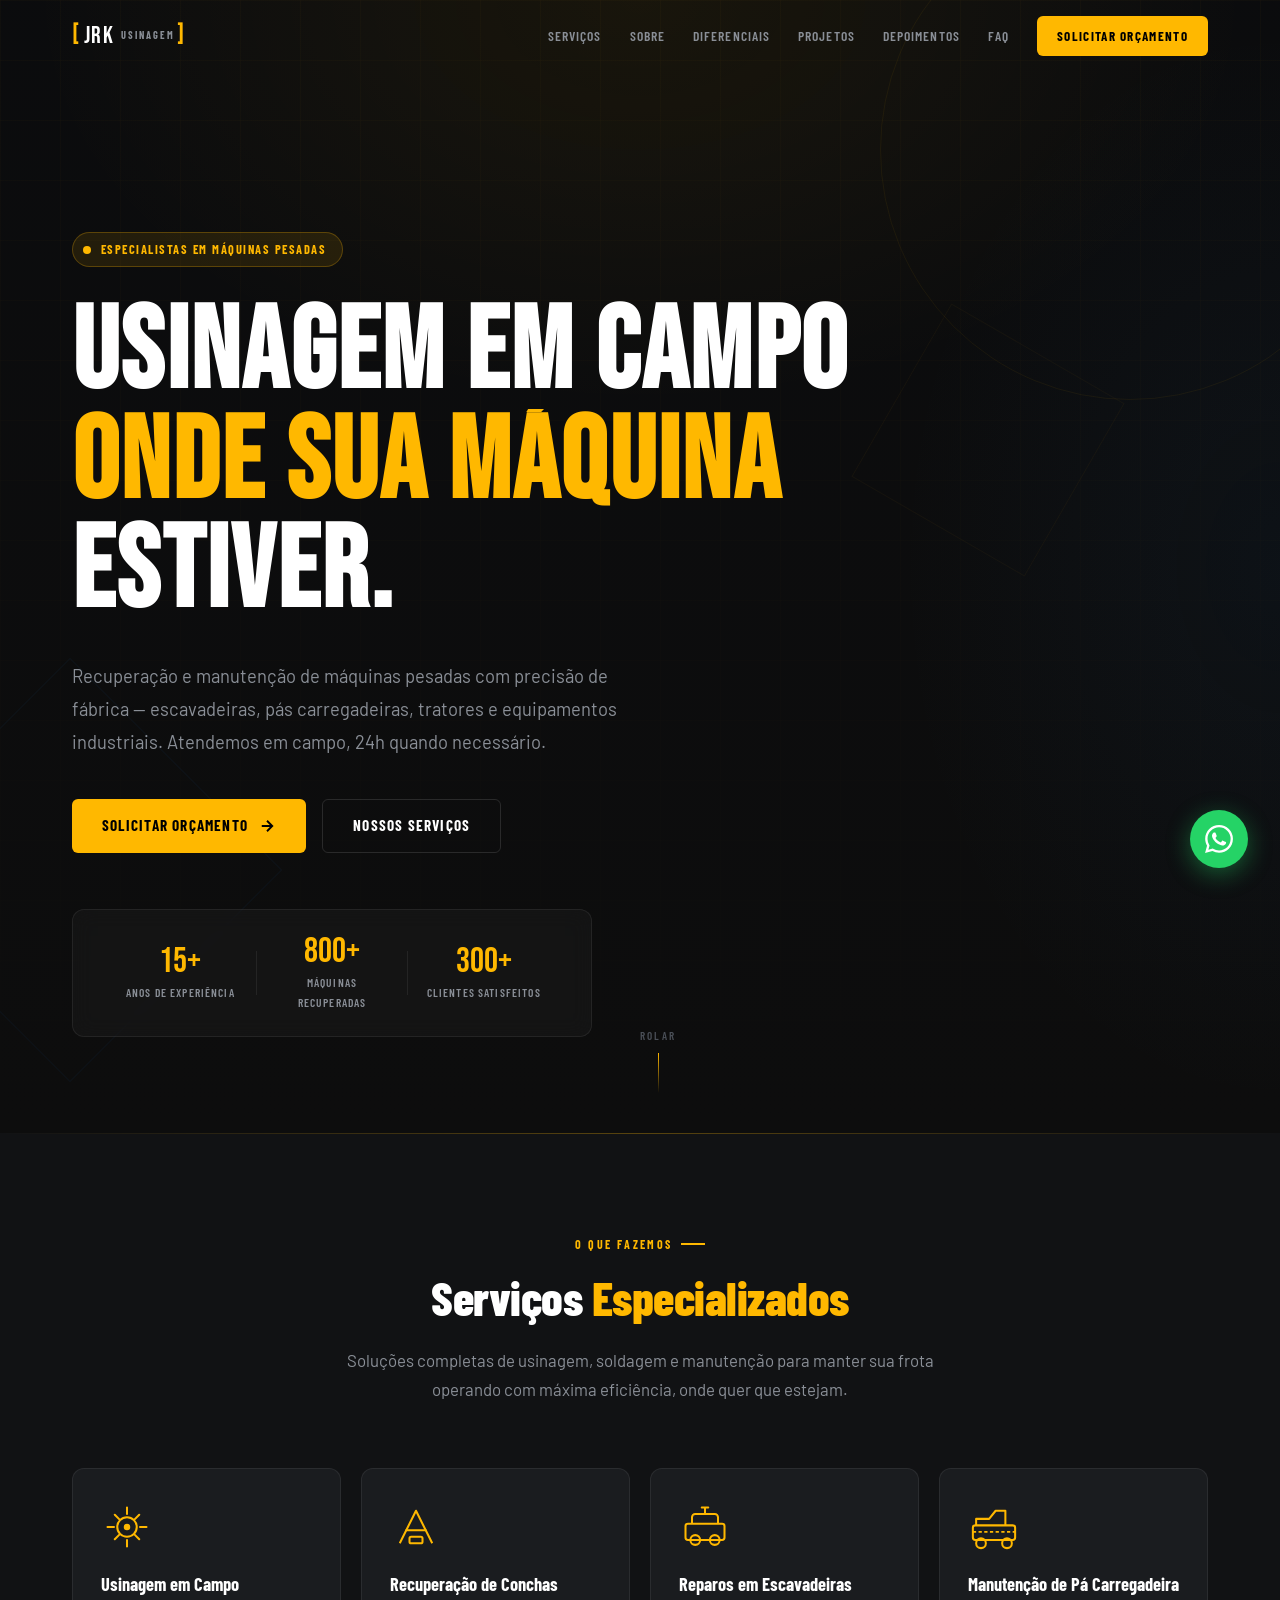
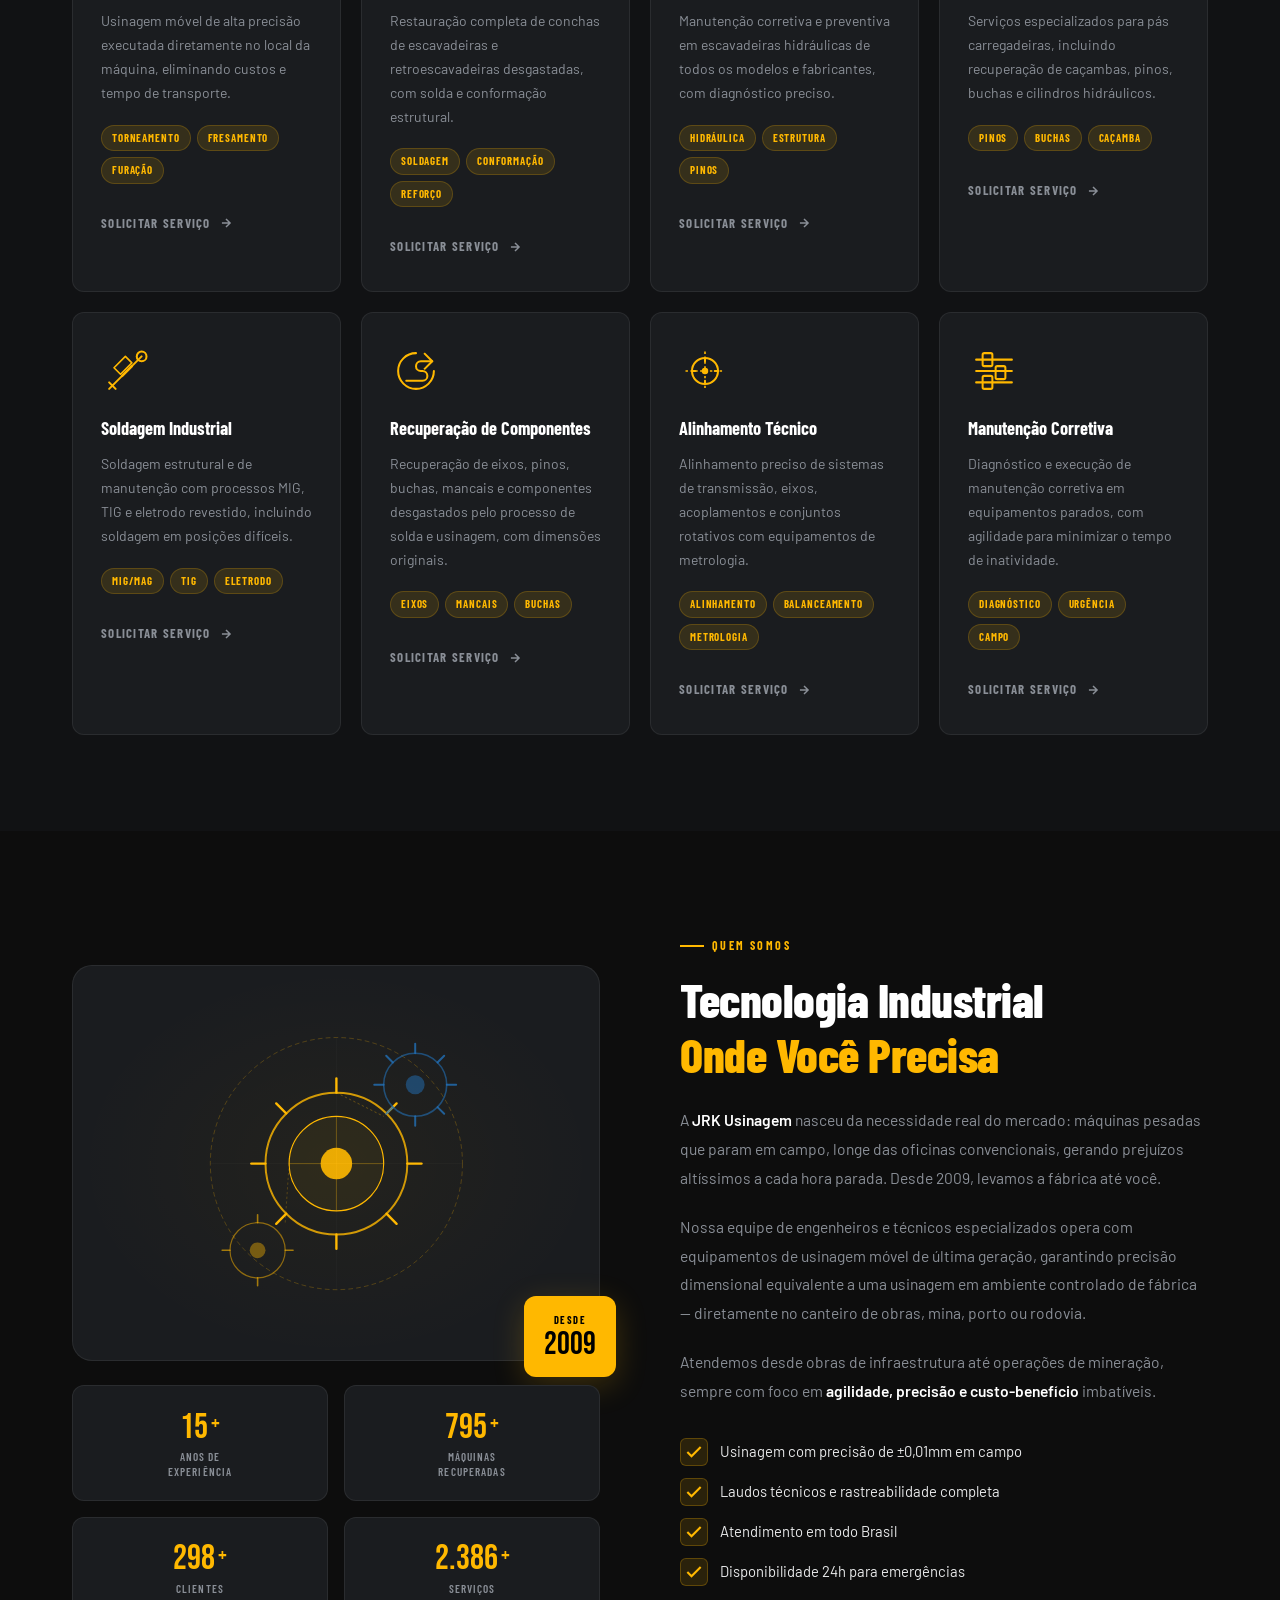
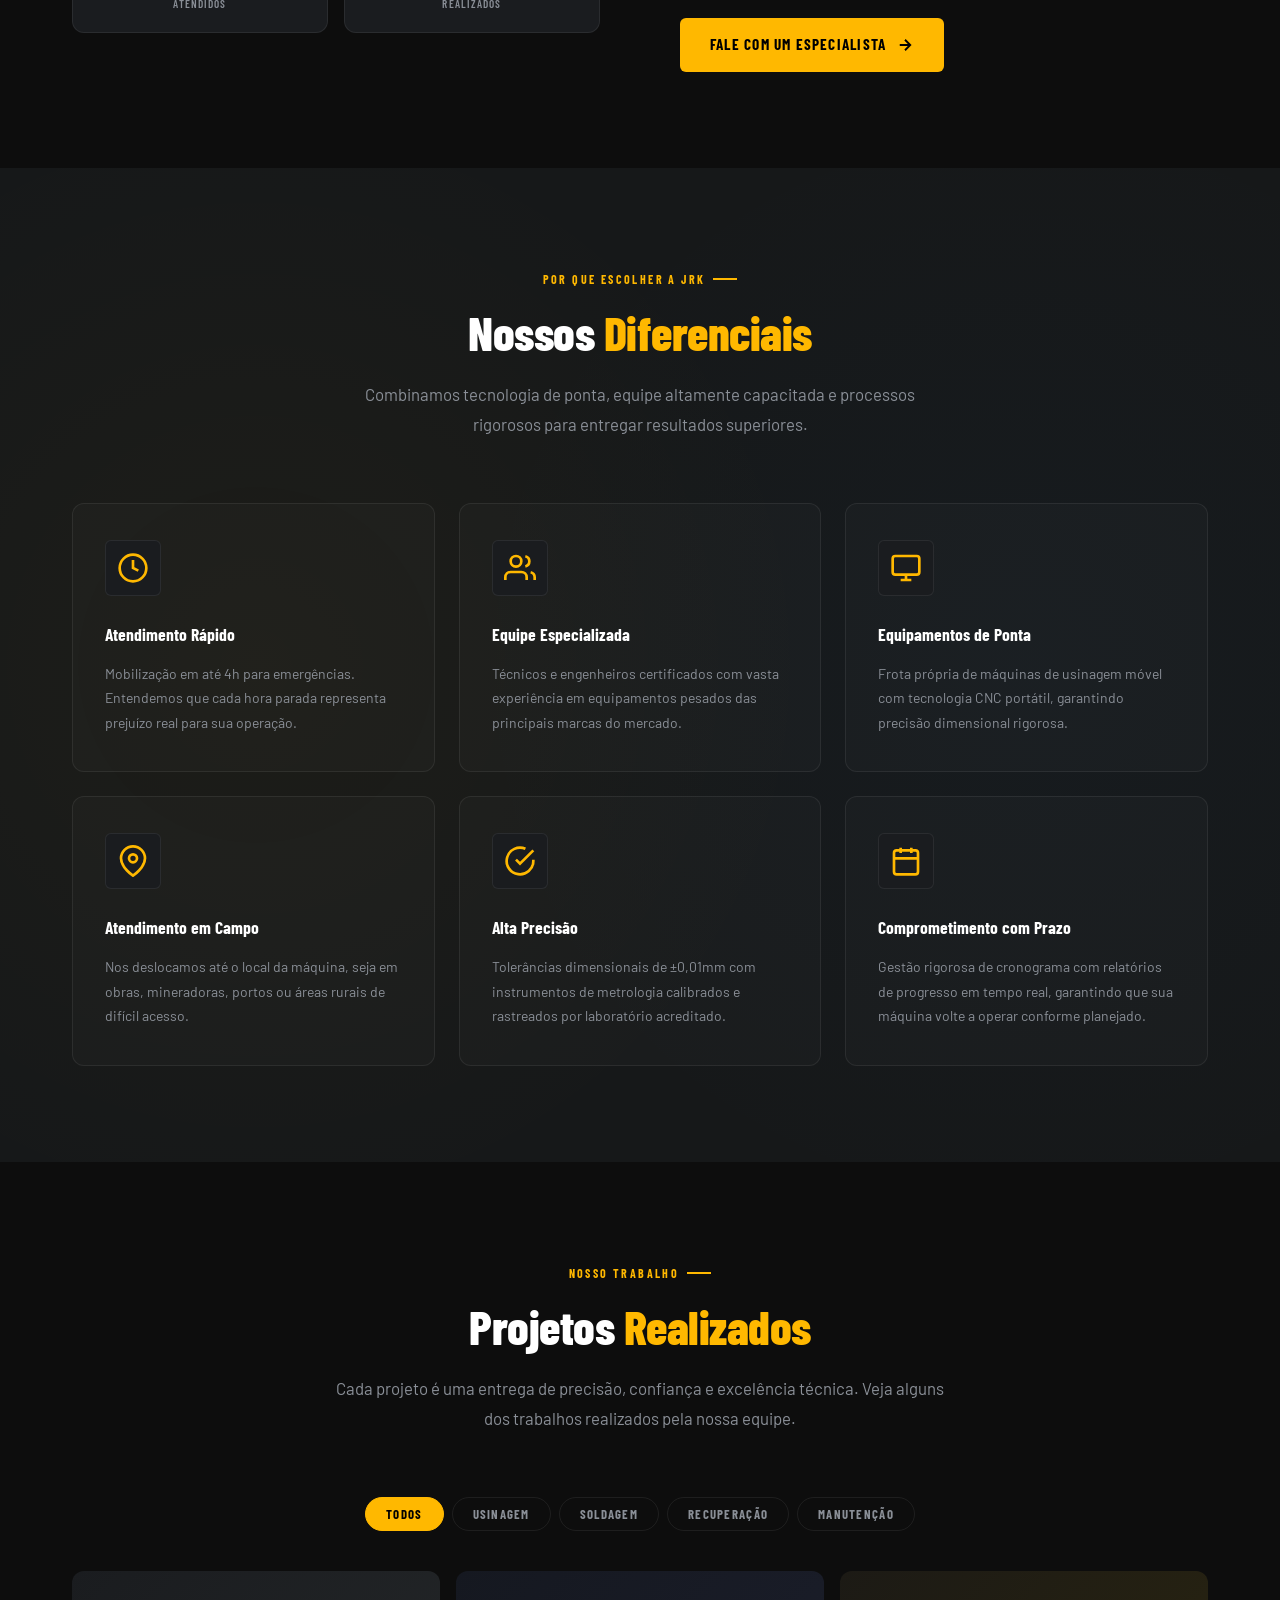
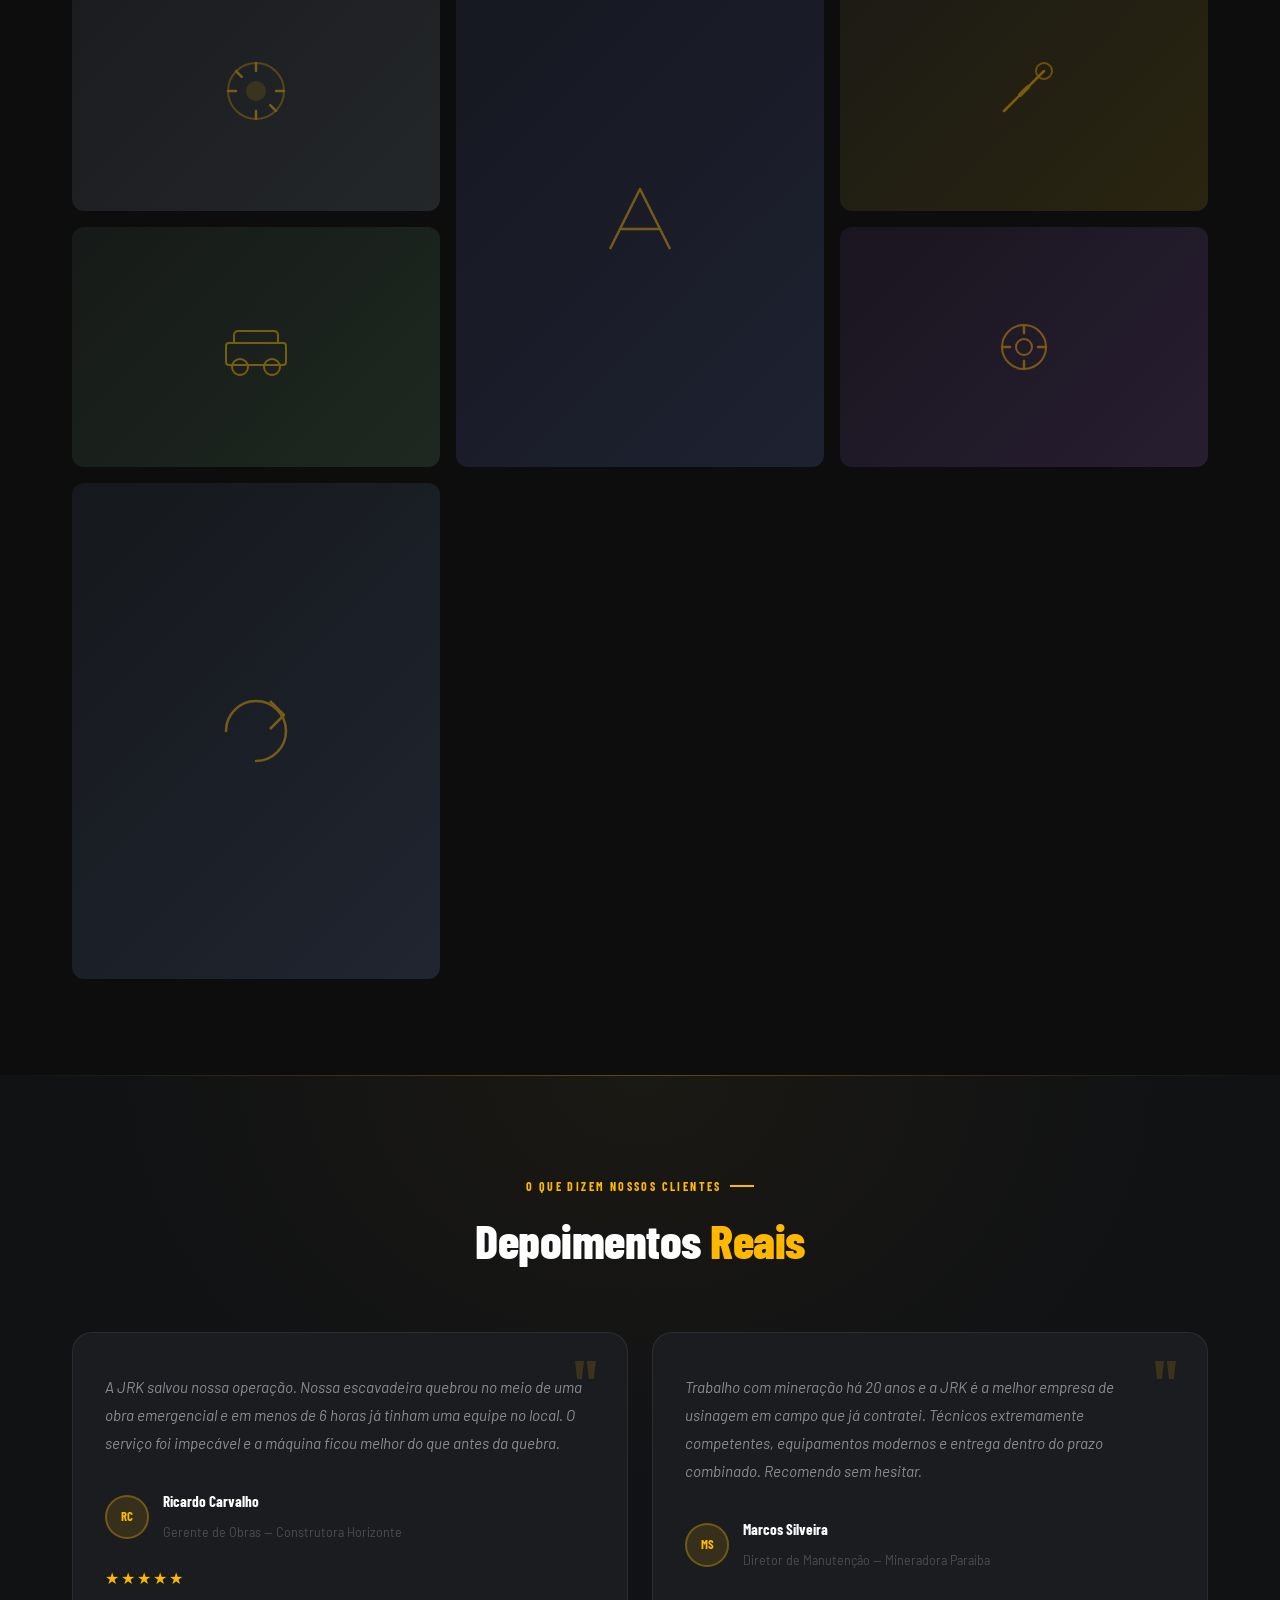
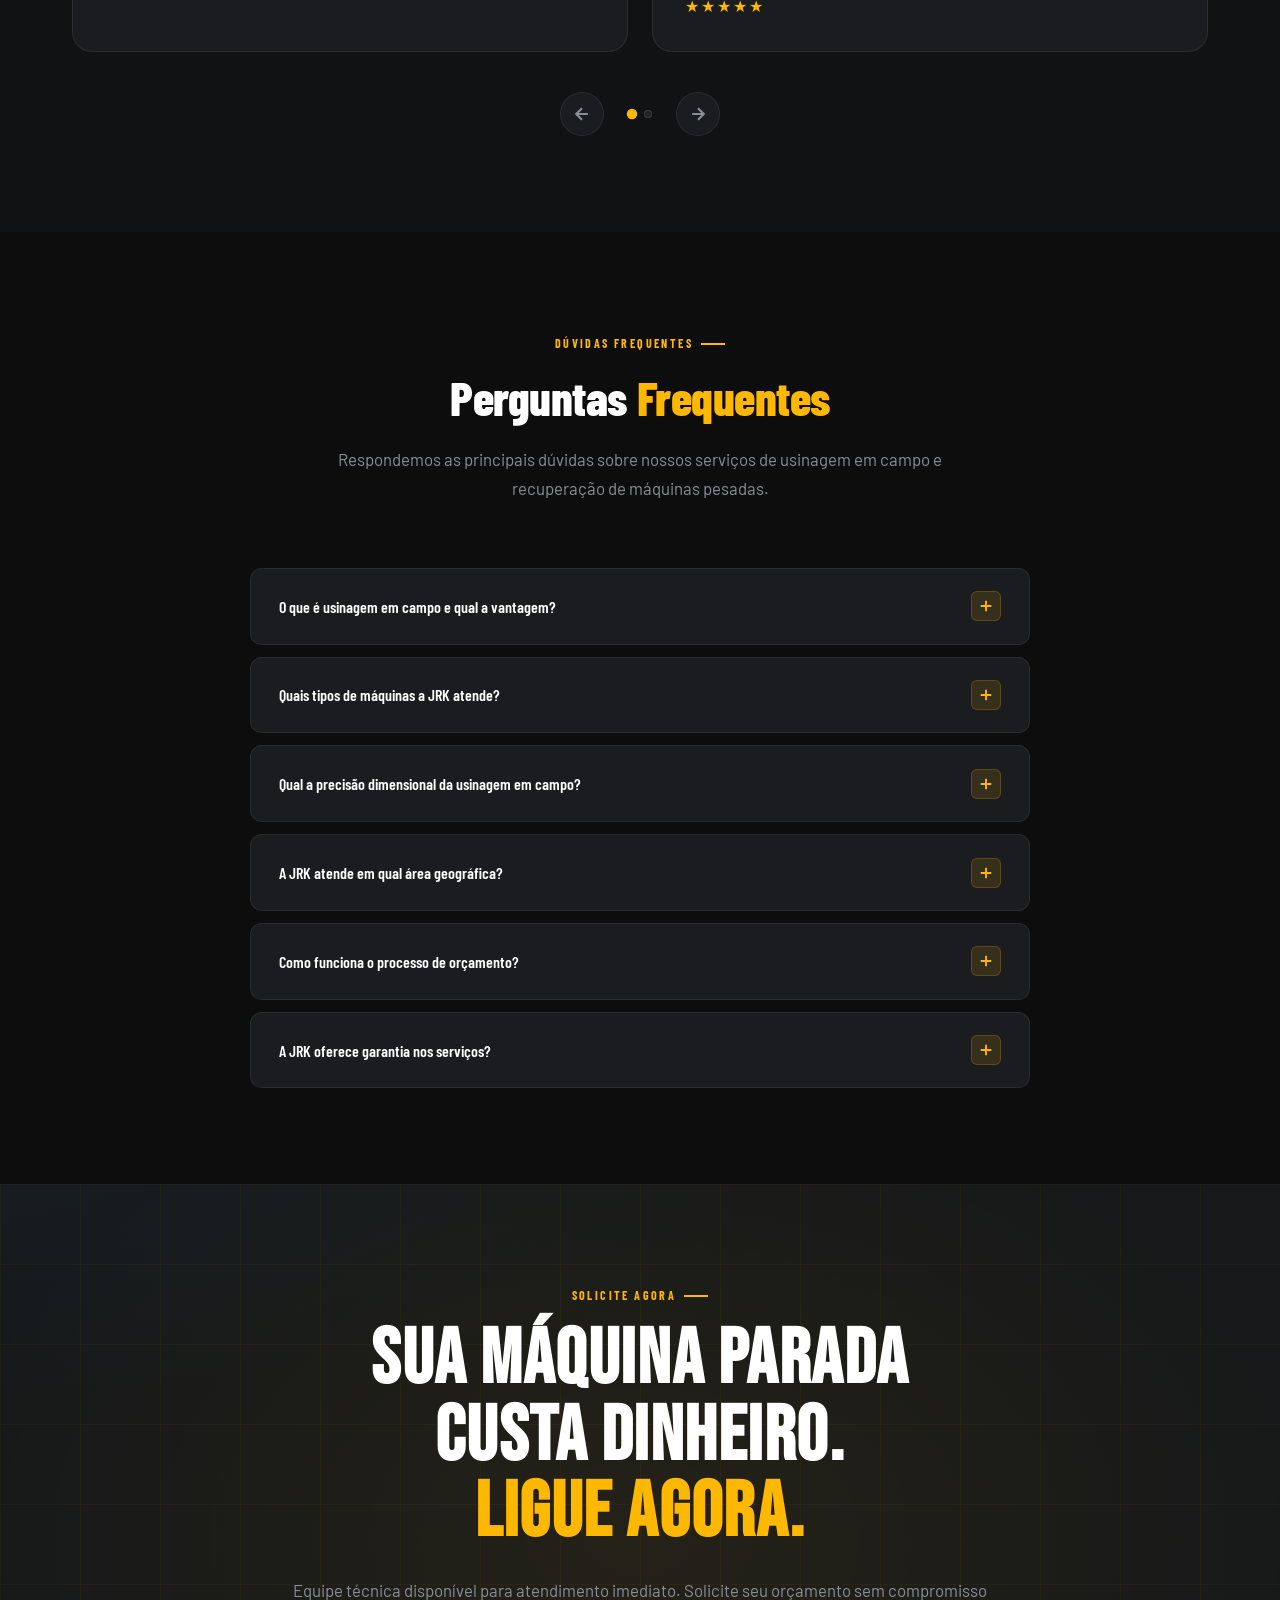
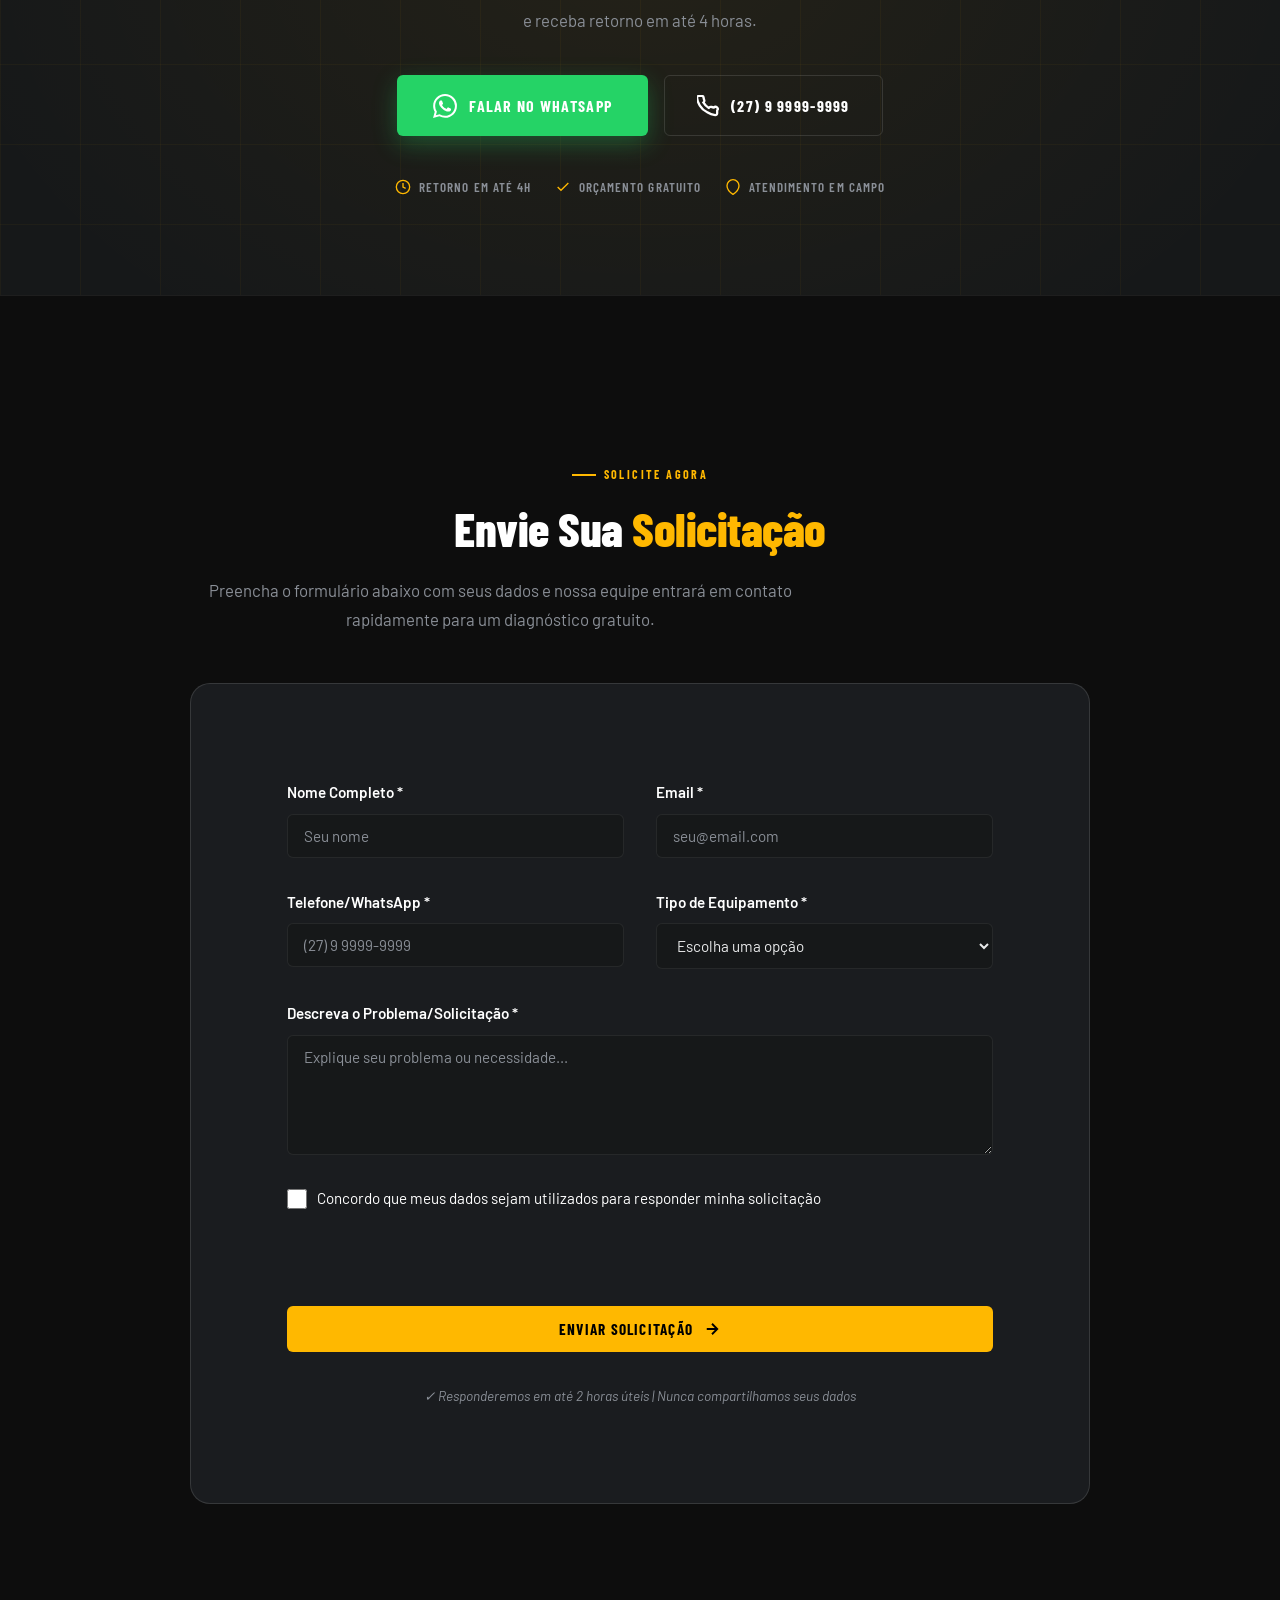
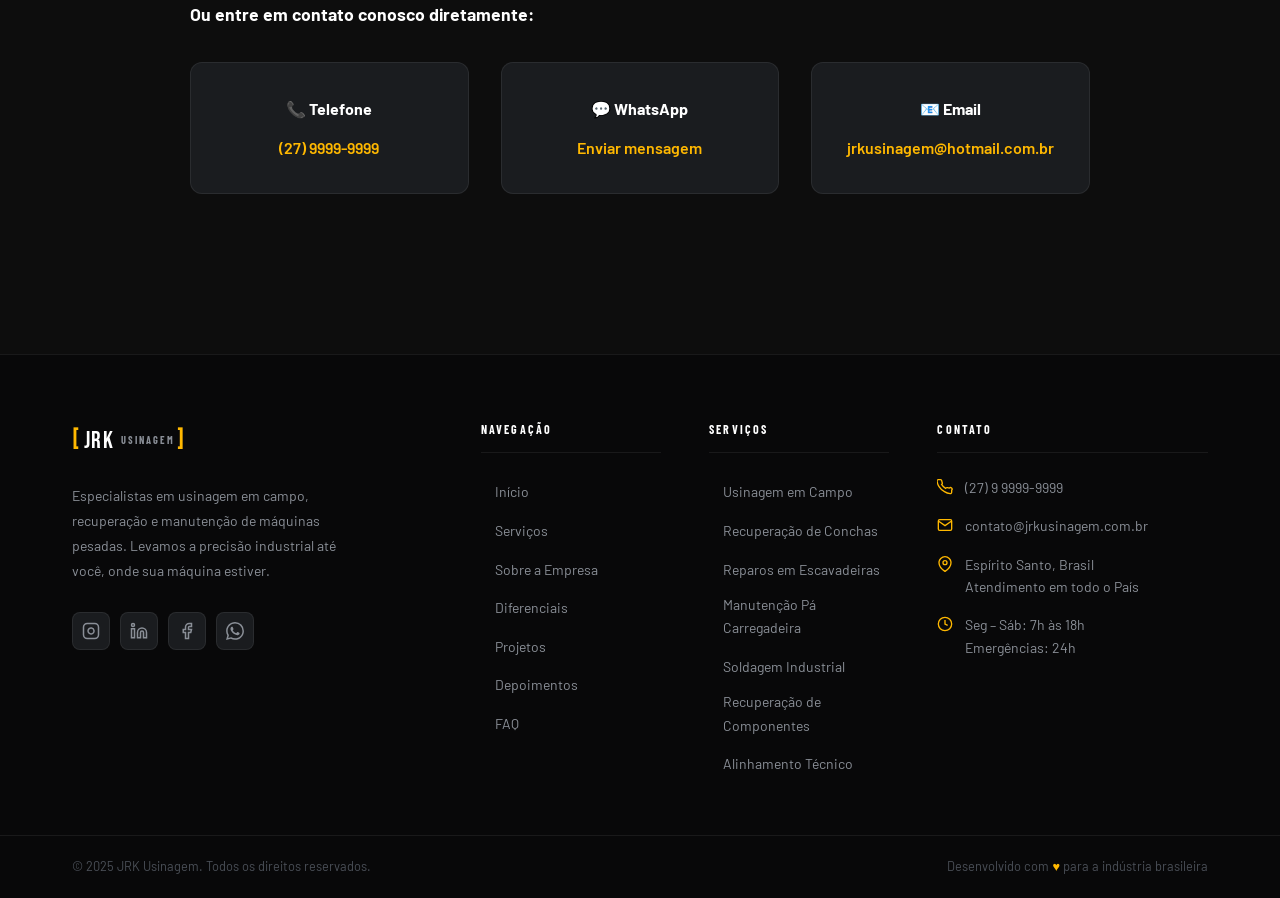
==== commit b7abc285: "Uma pequena atualização" ====
--- a/index.html
+++ b/index.html
@@ -1,1027 +1,2254 @@
-<!DOCTYPE html>
+<!doctype html>
 <html lang="pt-BR">
-<head>
-  <meta charset="UTF-8" />
-  <meta name="viewport" content="width=device-width, initial-scale=1.0" />
-  <meta name="description" content="JRK Usinagem — Especialistas em usinagem em campo, manutenção e recuperação de máquinas pesadas. Atendimento técnico de alta precisão onde sua máquina estiver." />
-  <meta name="keywords" content="usinagem em campo, recuperação de máquinas pesadas, manutenção escavadeira, soldagem industrial, pá carregadeira, usinagem móvel" />
-  <title>JRK penissssssssssssssssssssssssssssssssss— Usinagem em Campo & Recuperação de Máquinas Pesadas</title>
-  <link rel="stylesheet" href="style.css" />
-
-  <link rel="preconnect" href="https://fonts.googleapis.com" />
-  <link rel="preconnect" href="https://fonts.gstatic.com" crossorigin />
-  <link href="https://fonts.googleapis.com/css2?family=Bebas+Neue&family=Barlow:ital,wght@0,300;0,400;0,500;0,600;0,700;0,800;1,400&family=Barlow+Condensed:wght@400;500;600;700;800&display=swap" rel="stylesheet" />
-</head>
-<body>
-
-  <header class="navbar" id="navbar">
-    <div class="nav-container">
-      <a href="#home" class="nav-logo">
-        <span class="logo-bracket">[</span>
-        <span class="logo-text">JRK</span>
-        <span class="logo-sub">USINAGEM</span>
-        <span class="logo-bracket">]</span>
-      </a>
-
-      <nav class="nav-links" id="navLinks">
-        <a href="#servicos" class="nav-link">Serviços</a>
-        <a href="#sobre" class="nav-link">Sobre</a>
-        <a href="#diferenciais" class="nav-link">Diferenciais</a>
-        <a href="#projetos" class="nav-link">Projetos</a>
-        <a href="#depoimentos" class="nav-link">Depoimentos</a>
-        <a href="#faq" class="nav-link">FAQ</a>
-        <a href="#contato" class="nav-btn">Solicitar Orçamento</a>
-      </nav>
-
-      <button class="hamburger" id="hamburger" aria-label="Menu">
-        <span></span><span></span><span></span>
-      </button>
-    </div>
-  </header>
-
-  <section class="hero" id="home">
-
-    <div class="hero-bg">
-      <div class="hero-grid"></div>
-      <div class="hero-overlay"></div>
-    </div>
-
-    <div class="hero-geo geo-1"></div>
-    <div class="hero-geo geo-2"></div>
-    <div class="hero-geo geo-3"></div>
-
-    <div class="hero-content" id="heroContent">
-      <div class="hero-badge">
-        <span class="badge-dot"></span>
-        Especialistas em Máquinas Pesadas
+  <head>
+    <meta charset="UTF-8" />
+    <meta name="viewport" content="width=device-width, initial-scale=1.0" />
+    <meta
+      name="description"
+      content="JRK Usinagem — Especialistas em usinagem em campo, manutenção e recuperação de máquinas pesadas. Atendimento técnico de alta precisão onde sua máquina estiver."
+    />
+    <meta
+      name="keywords"
+      content="usinagem em campo, recuperação de máquinas pesadas, manutenção escavadeira, soldagem industrial, pá carregadeira, usinagem móvel"
+    />
+    <title>
+      JRK Usinagem - Usinagem em Campo & Recuperação de Máquinas Pesadas
+    </title>
+    <meta
+      name="description"
+      content="JRK Usinagem — Especialistas em usinagem em campo, manutenção e recuperação de máquinas pesadas. Atendimento técnico de alta precisão onde sua máquina estiver."
+    />
+    <meta
+      name="keywords"
+      content="usinagem em campo, recuperação de máquinas pesadas, manutenção escavadeira, soldagem industrial, pá carregadeira, usinagem móvel"
+    />
+    <meta name="theme-color" content="#FFB800" />
+    <meta name="author" content="JRK Usinagem" />
+
+    <!-- Open Graph para compartilhamento social -->
+    <meta
+      property="og:title"
+      content="JRK Usinagem - Usinagem em Campo & Recuperação de Máquinas Pesadas"
+    />
+    <meta
+      property="og:description"
+      content="Especialistas em usinagem em campo com precisão de fábrica. 15+ anos de experiência, 800+ máquinas recuperadas."
+    />
+    <meta property="og:type" content="website" />
+    <meta property="og:url" content="https://jrkusinagem.com.br" />
+    <meta
+      property="og:image"
+      content="https://jrkusinagem.com.br/og-image.png"
+    />
+    <meta name="twitter:card" content="summary_large_image" />
+    <meta name="twitter:title" content="JRK Usinagem" />
+    <meta
+      name="twitter:description"
+      content="Usinagem em campo com precisão de fábrica. Atendemos em campo, 24h quando necessário."
+    />
+    <meta
+      name="twitter:image"
+      content="https://jrkusinagem.com.br/og-image.png"
+    />
+
+    <!-- Google Analytics 4 -->
+    <script
+      async
+      src="https://www.googletagmanager.com/gtag/js?id=G-XXXXXXXXXX"
+    ></script>
+    <script>
+      window.dataLayer = window.dataLayer || [];
+      function gtag() {
+        dataLayer.push(arguments);
+      }
+      gtag("consent", "default", {
+        analytics_storage: "denied",
+      });
+      gtag("js", new Date());
+      gtag("config", "G-XXXXXXXXXX", {
+        page_path: window.location.pathname,
+        anonymize_ip: true,
+      });
+    </script>
+
+    <!-- Google reCAPTCHA v3 -->
+    <script src="https://www.google.com/recaptcha/api.js?render=6LeIxAcTAAAAAJcZVRqyHh71UMIEGNQ_MXjiZKhI"></script>
+
+    <link rel="stylesheet" href="style.css" />
+
+    <link rel="preconnect" href="https://fonts.googleapis.com" />
+    <link rel="preconnect" href="https://fonts.gstatic.com" crossorigin />
+    <link
+      href="https://fonts.googleapis.com/css2?family=Bebas+Neue&family=Barlow:ital,wght@0,300;0,400;0,500;0,600;0,700;0,800;1,400&family=Barlow+Condensed:wght@400;500;600;700;800&display=swap"
+      rel="stylesheet"
+    />
+
+    <!-- Schema.json para SEO -->
+    <script type="application/ld+json">
+      {
+        "@context": "https://schema.org",
+        "@type": "LocalBusiness",
+        "name": "JRK Usinagem",
+        "image": "https://jrkusinagem.com.br/logo.png",
+        "description": "Especialistas em usinagem em campo, manutenção e recuperação de máquinas pesadas",
+        "url": "https://jrkusinagem.com.br",
+        "telephone": "+55 (27) 99999-9999",
+        "email": "contato@jrkusinagem.com.br",
+        "areaServed": {
+          "@type": "Country",
+          "name": "BR"
+        },
+        "priceRange": "$$$",
+        "openingHoursSpecification": [
+          {
+            "@type": "OpeningHoursSpecification",
+            "dayOfWeek": [
+              "Monday",
+              "Tuesday",
+              "Wednesday",
+              "Thursday",
+              "Friday"
+            ],
+            "opens": "07:00",
+            "closes": "18:00"
+          }
+        ],
+        "aggregateRating": {
+          "@type": "AggregateRating",
+          "ratingValue": "4.9",
+          "reviewCount": "73"
+        }
+      }
+    </script>
+  </head>
+  <body>
+    <header class="navbar" id="navbar">
+      <div class="nav-container">
+        <a href="#home" class="nav-logo">
+          <span class="logo-bracket">[</span>
+          <span class="logo-text">JRK</span>
+          <span class="logo-sub">USINAGEM</span>
+          <span class="logo-bracket">]</span>
+        </a>
+
+        <nav class="nav-links" id="navLinks">
+          <a href="#servicos" class="nav-link">Serviços</a>
+          <a href="#sobre" class="nav-link">Sobre</a>
+          <a href="#diferenciais" class="nav-link">Diferenciais</a>
+          <a href="#projetos" class="nav-link">Projetos</a>
+          <a href="#depoimentos" class="nav-link">Depoimentos</a>
+          <a href="#faq" class="nav-link">FAQ</a>
+          <a href="#contato" class="nav-btn">Solicitar Orçamento</a>
+        </nav>
+
+        <button class="hamburger" id="hamburger" aria-label="Menu">
+          <span></span><span></span><span></span>
+        </button>
       </div>
-
-      <h1 class="hero-title">
-        <span class="title-line">Usinagem em Campo</span>
-        <span class="title-line accent-line">Onde Sua Máquina</span>
-        <span class="title-line">Estiver.</span>
-      </h1>
-
-      <p class="hero-subtitle">
-        Recuperação e manutenção de máquinas pesadas com precisão de fábrica — 
-        escavadeiras, pás carregadeiras, tratores e equipamentos industriais.
-        Atendemos em campo, 24h quando necessário.
-      </p>
-
-      <div class="hero-ctas">
-        <a href="#contato" class="btn-primary">
-          <span>Solicitar Orçamento</span>
-          <svg width="18" height="18" viewBox="0 0 24 24" fill="none" stroke="currentColor" stroke-width="2.5"><path d="M5 12h14M12 5l7 7-7 7"/></svg>
-        </a>
-        <a href="#servicos" class="btn-secondary">
-          <span>Nossos Serviços</span>
-        </a>
+    </header>
+
+    <section class="hero" id="home">
+      <div class="hero-bg">
+        <div class="hero-grid"></div>
+        <div class="hero-overlay"></div>
       </div>
 
-      <div class="hero-metrics">
-        <div class="metric">
-          <span class="metric-num">15+</span>
-          <span class="metric-label">Anos de Experiência</span>
+      <div class="hero-geo geo-1"></div>
+      <div class="hero-geo geo-2"></div>
+      <div class="hero-geo geo-3"></div>
+
+      <div class="hero-content" id="heroContent">
+        <div class="hero-badge">
+          <span class="badge-dot"></span>
+          Especialistas em Máquinas Pesadas
         </div>
-        <div class="metric-divider"></div>
-        <div class="metric">
-          <span class="metric-num">800+</span>
-          <span class="metric-label">Máquinas Recuperadas</span>
+
+        <h1 class="hero-title">
+          <span class="title-line">Usinagem em Campo</span>
+          <span class="title-line accent-line">Onde Sua Máquina</span>
+          <span class="title-line">Estiver.</span>
+        </h1>
+
+        <p class="hero-subtitle">
+          Recuperação e manutenção de máquinas pesadas com precisão de fábrica —
+          escavadeiras, pás carregadeiras, tratores e equipamentos industriais.
+          Atendemos em campo, 24h quando necessário.
+        </p>
+
+        <div class="hero-ctas">
+          <a href="#contato" class="btn-primary">
+            <span>Solicitar Orçamento</span>
+            <svg
+              width="18"
+              height="18"
+              viewBox="0 0 24 24"
+              fill="none"
+              stroke="currentColor"
+              stroke-width="2.5"
+            >
+              <path d="M5 12h14M12 5l7 7-7 7" />
+            </svg>
+          </a>
+          <a href="#servicos" class="btn-secondary">
+            <span>Nossos Serviços</span>
+          </a>
         </div>
-        <div class="metric-divider"></div>
-        <div class="metric">
-          <span class="metric-num">300+</span>
-          <span class="metric-label">Clientes Satisfeitos</span>
+
+        <div class="hero-metrics">
+          <div class="metric">
+            <span class="metric-num">15+</span>
+            <span class="metric-label">Anos de Experiência</span>
+          </div>
+          <div class="metric-divider"></div>
+          <div class="metric">
+            <span class="metric-num">800+</span>
+            <span class="metric-label">Máquinas Recuperadas</span>
+          </div>
+          <div class="metric-divider"></div>
+          <div class="metric">
+            <span class="metric-num">300+</span>
+            <span class="metric-label">Clientes Satisfeitos</span>
+          </div>
         </div>
       </div>
-    </div>
-
-    <div class="scroll-indicator">
-      <span>Rolar</span>
-      <div class="scroll-line"></div>
-    </div>
-  </section>
-
-  <section class="services" id="servicos">
-    <div class="container">
-      <div class="section-header reveal">
-        <span class="section-tag">O Que Fazemos</span>
-        <h2 class="section-title">Serviços <span class="accent">Especializados</span></h2>
-        <p class="section-desc">
-          Soluções completas de usinagem, soldagem e manutenção para manter sua 
-          frota operando com máxima eficiência, onde quer que estejam.
-        </p>
+
+      <div class="scroll-indicator">
+        <span>Rolar</span>
+        <div class="scroll-line"></div>
       </div>
-
-      <div class="services-grid">
-
-        <div class="service-card reveal" data-delay="0">
-          <div class="card-accent-line"></div>
-          <div class="card-icon">
-            <svg viewBox="0 0 64 64" fill="none" xmlns="http://www.w3.org/2000/svg">
-              <circle cx="32" cy="32" r="12" stroke="currentColor" stroke-width="2.5"/>
-              <path d="M32 8v8M32 48v8M8 32h8M48 32h8" stroke="currentColor" stroke-width="2.5" stroke-linecap="round"/>
-              <path d="M16.97 16.97l5.66 5.66M41.37 41.37l5.66 5.66M16.97 47.03l5.66-5.66M41.37 22.63l5.66-5.66" stroke="currentColor" stroke-width="2.5" stroke-linecap="round"/>
-              <circle cx="32" cy="32" r="4" fill="currentColor"/>
-            </svg>
-          </div>
-          <h3 class="card-title">Usinagem em Campo</h3>
-          <p class="card-desc">Usinagem móvel de alta precisão executada diretamente no local da máquina, eliminando custos e tempo de transporte.</p>
-          <div class="card-tags">
-            <span>Torneamento</span><span>Fresamento</span><span>Furação</span>
-          </div>
-          <a href="#contato" class="card-link">
-            Solicitar serviço
-            <svg width="14" height="14" viewBox="0 0 24 24" fill="none" stroke="currentColor" stroke-width="2.5"><path d="M5 12h14M12 5l7 7-7 7"/></svg>
-          </a>
+    </section>
+
+    <section class="services" id="servicos">
+      <div class="container">
+        <div class="section-header reveal">
+          <span class="section-tag">O Que Fazemos</span>
+          <h2 class="section-title">
+            Serviços <span class="accent">Especializados</span>
+          </h2>
+          <p class="section-desc">
+            Soluções completas de usinagem, soldagem e manutenção para manter
+            sua frota operando com máxima eficiência, onde quer que estejam.
+          </p>
         </div>
 
-        <div class="service-card reveal" data-delay="80">
-          <div class="card-accent-line"></div>
-          <div class="card-icon">
-            <svg viewBox="0 0 64 64" fill="none" xmlns="http://www.w3.org/2000/svg">
-              <path d="M12 52L32 12l20 40" stroke="currentColor" stroke-width="2.5" stroke-linejoin="round"/>
-              <path d="M20 36h24" stroke="currentColor" stroke-width="2.5" stroke-linecap="round"/>
-              <rect x="24" y="44" width="16" height="8" rx="2" stroke="currentColor" stroke-width="2.5"/>
-            </svg>
-          </div>
-          <h3 class="card-title">Recuperação de Conchas</h3>
-          <p class="card-desc">Restauração completa de conchas de escavadeiras e retroescavadeiras desgastadas, com solda e conformação estrutural.</p>
-          <div class="card-tags">
-            <span>Soldagem</span><span>Conformação</span><span>Reforço</span>
-          </div>
-          <a href="#contato" class="card-link">
-            Solicitar serviço
-            <svg width="14" height="14" viewBox="0 0 24 24" fill="none" stroke="currentColor" stroke-width="2.5"><path d="M5 12h14M12 5l7 7-7 7"/></svg>
-          </a>
+        <div class="services-grid">
+          <div class="service-card reveal" data-delay="0">
+            <div class="card-accent-line"></div>
+            <div class="card-icon">
+              <svg
+                viewBox="0 0 64 64"
+                fill="none"
+                xmlns="http://www.w3.org/2000/svg"
+              >
+                <circle
+                  cx="32"
+                  cy="32"
+                  r="12"
+                  stroke="currentColor"
+                  stroke-width="2.5"
+                />
+                <path
+                  d="M32 8v8M32 48v8M8 32h8M48 32h8"
+                  stroke="currentColor"
+                  stroke-width="2.5"
+                  stroke-linecap="round"
+                />
+                <path
+                  d="M16.97 16.97l5.66 5.66M41.37 41.37l5.66 5.66M16.97 47.03l5.66-5.66M41.37 22.63l5.66-5.66"
+                  stroke="currentColor"
+                  stroke-width="2.5"
+                  stroke-linecap="round"
+                />
+                <circle cx="32" cy="32" r="4" fill="currentColor" />
+              </svg>
+            </div>
+            <h3 class="card-title">Usinagem em Campo</h3>
+            <p class="card-desc">
+              Usinagem móvel de alta precisão executada diretamente no local da
+              máquina, eliminando custos e tempo de transporte.
+            </p>
+            <div class="card-tags">
+              <span>Torneamento</span><span>Fresamento</span
+              ><span>Furação</span>
+            </div>
+            <a href="#contato" class="card-link">
+              Solicitar serviço
+              <svg
+                width="14"
+                height="14"
+                viewBox="0 0 24 24"
+                fill="none"
+                stroke="currentColor"
+                stroke-width="2.5"
+              >
+                <path d="M5 12h14M12 5l7 7-7 7" />
+              </svg>
+            </a>
+          </div>
+
+          <div class="service-card reveal" data-delay="80">
+            <div class="card-accent-line"></div>
+            <div class="card-icon">
+              <svg
+                viewBox="0 0 64 64"
+                fill="none"
+                xmlns="http://www.w3.org/2000/svg"
+              >
+                <path
+                  d="M12 52L32 12l20 40"
+                  stroke="currentColor"
+                  stroke-width="2.5"
+                  stroke-linejoin="round"
+                />
+                <path
+                  d="M20 36h24"
+                  stroke="currentColor"
+                  stroke-width="2.5"
+                  stroke-linecap="round"
+                />
+                <rect
+                  x="24"
+                  y="44"
+                  width="16"
+                  height="8"
+                  rx="2"
+                  stroke="currentColor"
+                  stroke-width="2.5"
+                />
+              </svg>
+            </div>
+            <h3 class="card-title">Recuperação de Conchas</h3>
+            <p class="card-desc">
+              Restauração completa de conchas de escavadeiras e
+              retroescavadeiras desgastadas, com solda e conformação estrutural.
+            </p>
+            <div class="card-tags">
+              <span>Soldagem</span><span>Conformação</span><span>Reforço</span>
+            </div>
+            <a href="#contato" class="card-link">
+              Solicitar serviço
+              <svg
+                width="14"
+                height="14"
+                viewBox="0 0 24 24"
+                fill="none"
+                stroke="currentColor"
+                stroke-width="2.5"
+              >
+                <path d="M5 12h14M12 5l7 7-7 7" />
+              </svg>
+            </a>
+          </div>
+
+          <div class="service-card reveal" data-delay="160">
+            <div class="card-accent-line"></div>
+            <div class="card-icon">
+              <svg
+                viewBox="0 0 64 64"
+                fill="none"
+                xmlns="http://www.w3.org/2000/svg"
+              >
+                <rect
+                  x="8"
+                  y="28"
+                  width="48"
+                  height="20"
+                  rx="3"
+                  stroke="currentColor"
+                  stroke-width="2.5"
+                />
+                <path
+                  d="M16 28V20a4 4 0 014-4h24a4 4 0 014 4v8"
+                  stroke="currentColor"
+                  stroke-width="2.5"
+                />
+                <circle
+                  cx="20"
+                  cy="48"
+                  r="6"
+                  stroke="currentColor"
+                  stroke-width="2.5"
+                />
+                <circle
+                  cx="44"
+                  cy="48"
+                  r="6"
+                  stroke="currentColor"
+                  stroke-width="2.5"
+                />
+                <path
+                  d="M26 48h12"
+                  stroke="currentColor"
+                  stroke-width="2.5"
+                  stroke-linecap="round"
+                />
+                <path
+                  d="M32 16v-8M28 8h8"
+                  stroke="currentColor"
+                  stroke-width="2.5"
+                  stroke-linecap="round"
+                />
+              </svg>
+            </div>
+            <h3 class="card-title">Reparos em Escavadeiras</h3>
+            <p class="card-desc">
+              Manutenção corretiva e preventiva em escavadeiras hidráulicas de
+              todos os modelos e fabricantes, com diagnóstico preciso.
+            </p>
+            <div class="card-tags">
+              <span>Hidráulica</span><span>Estrutura</span><span>Pinos</span>
+            </div>
+            <a href="#contato" class="card-link">
+              Solicitar serviço
+              <svg
+                width="14"
+                height="14"
+                viewBox="0 0 24 24"
+                fill="none"
+                stroke="currentColor"
+                stroke-width="2.5"
+              >
+                <path d="M5 12h14M12 5l7 7-7 7" />
+              </svg>
+            </a>
+          </div>
+
+          <div class="service-card reveal" data-delay="0">
+            <div class="card-accent-line"></div>
+            <div class="card-icon">
+              <svg
+                viewBox="0 0 64 64"
+                fill="none"
+                xmlns="http://www.w3.org/2000/svg"
+              >
+                <rect
+                  x="6"
+                  y="30"
+                  width="52"
+                  height="18"
+                  rx="3"
+                  stroke="currentColor"
+                  stroke-width="2.5"
+                />
+                <path
+                  d="M6 38h52"
+                  stroke="currentColor"
+                  stroke-width="2"
+                  stroke-dasharray="4 3"
+                />
+                <circle
+                  cx="16"
+                  cy="52"
+                  r="6"
+                  stroke="currentColor"
+                  stroke-width="2.5"
+                />
+                <circle
+                  cx="48"
+                  cy="52"
+                  r="6"
+                  stroke="currentColor"
+                  stroke-width="2.5"
+                />
+                <path
+                  d="M10 30V22h16l8-10h12v18"
+                  stroke="currentColor"
+                  stroke-width="2.5"
+                  stroke-linejoin="round"
+                />
+              </svg>
+            </div>
+            <h3 class="card-title">Manutenção de Pá Carregadeira</h3>
+            <p class="card-desc">
+              Serviços especializados para pás carregadeiras, incluindo
+              recuperação de caçambas, pinos, buchas e cilindros hidráulicos.
+            </p>
+            <div class="card-tags">
+              <span>Pinos</span><span>Buchas</span><span>Caçamba</span>
+            </div>
+            <a href="#contato" class="card-link">
+              Solicitar serviço
+              <svg
+                width="14"
+                height="14"
+                viewBox="0 0 24 24"
+                fill="none"
+                stroke="currentColor"
+                stroke-width="2.5"
+              >
+                <path d="M5 12h14M12 5l7 7-7 7" />
+              </svg>
+            </a>
+          </div>
+
+          <div class="service-card reveal" data-delay="80">
+            <div class="card-accent-line"></div>
+            <div class="card-icon">
+              <svg
+                viewBox="0 0 64 64"
+                fill="none"
+                xmlns="http://www.w3.org/2000/svg"
+              >
+                <path
+                  d="M14 50L50 14"
+                  stroke="currentColor"
+                  stroke-width="2.5"
+                  stroke-linecap="round"
+                />
+                <circle
+                  cx="50"
+                  cy="14"
+                  r="6"
+                  stroke="currentColor"
+                  stroke-width="2.5"
+                />
+                <path
+                  d="M14 50l-4 4"
+                  stroke="currentColor"
+                  stroke-width="2.5"
+                  stroke-linecap="round"
+                />
+                <path
+                  d="M38 26L26 38"
+                  stroke="currentColor"
+                  stroke-width="3"
+                  stroke-linecap="round"
+                />
+                <path
+                  d="M30 14l8 8-14 14-8-8z"
+                  stroke="currentColor"
+                  stroke-width="2"
+                  stroke-linejoin="round"
+                />
+                <path
+                  d="M10 46l8 8"
+                  stroke="currentColor"
+                  stroke-width="2.5"
+                  stroke-linecap="round"
+                />
+              </svg>
+            </div>
+            <h3 class="card-title">Soldagem Industrial</h3>
+            <p class="card-desc">
+              Soldagem estrutural e de manutenção com processos MIG, TIG e
+              eletrodo revestido, incluindo soldagem em posições difíceis.
+            </p>
+            <div class="card-tags">
+              <span>MIG/MAG</span><span>TIG</span><span>Eletrodo</span>
+            </div>
+            <a href="#contato" class="card-link">
+              Solicitar serviço
+              <svg
+                width="14"
+                height="14"
+                viewBox="0 0 24 24"
+                fill="none"
+                stroke="currentColor"
+                stroke-width="2.5"
+              >
+                <path d="M5 12h14M12 5l7 7-7 7" />
+              </svg>
+            </a>
+          </div>
+
+          <div class="service-card reveal" data-delay="160">
+            <div class="card-accent-line"></div>
+            <div class="card-icon">
+              <svg
+                viewBox="0 0 64 64"
+                fill="none"
+                xmlns="http://www.w3.org/2000/svg"
+              >
+                <path
+                  d="M32 10C19.85 10 10 19.85 10 32s9.85 22 22 22 22-9.85 22-22"
+                  stroke="currentColor"
+                  stroke-width="2.5"
+                  stroke-linecap="round"
+                />
+                <path
+                  d="M42 10l10 10-10 10"
+                  stroke="currentColor"
+                  stroke-width="2.5"
+                  stroke-linejoin="round"
+                />
+                <path
+                  d="M52 20H38a6 6 0 000 12h2a6 6 0 010 12H20"
+                  stroke="currentColor"
+                  stroke-width="2.5"
+                  stroke-linecap="round"
+                />
+              </svg>
+            </div>
+            <h3 class="card-title">Recuperação de Componentes</h3>
+            <p class="card-desc">
+              Recuperação de eixos, pinos, buchas, mancais e componentes
+              desgastados pelo processo de solda e usinagem, com dimensões
+              originais.
+            </p>
+            <div class="card-tags">
+              <span>Eixos</span><span>Mancais</span><span>Buchas</span>
+            </div>
+            <a href="#contato" class="card-link">
+              Solicitar serviço
+              <svg
+                width="14"
+                height="14"
+                viewBox="0 0 24 24"
+                fill="none"
+                stroke="currentColor"
+                stroke-width="2.5"
+              >
+                <path d="M5 12h14M12 5l7 7-7 7" />
+              </svg>
+            </a>
+          </div>
+
+          <div class="service-card reveal" data-delay="0">
+            <div class="card-accent-line"></div>
+            <div class="card-icon">
+              <svg
+                viewBox="0 0 64 64"
+                fill="none"
+                xmlns="http://www.w3.org/2000/svg"
+              >
+                <path
+                  d="M32 8v48M8 32h48"
+                  stroke="currentColor"
+                  stroke-width="2"
+                  stroke-dasharray="3 3"
+                />
+                <circle
+                  cx="32"
+                  cy="32"
+                  r="16"
+                  stroke="currentColor"
+                  stroke-width="2.5"
+                />
+                <circle cx="32" cy="32" r="4" fill="currentColor" />
+                <path
+                  d="M32 16v4M32 44v4M16 32h4M44 32h4"
+                  stroke="currentColor"
+                  stroke-width="2.5"
+                  stroke-linecap="round"
+                />
+              </svg>
+            </div>
+            <h3 class="card-title">Alinhamento Técnico</h3>
+            <p class="card-desc">
+              Alinhamento preciso de sistemas de transmissão, eixos,
+              acoplamentos e conjuntos rotativos com equipamentos de metrologia.
+            </p>
+            <div class="card-tags">
+              <span>Alinhamento</span><span>Balanceamento</span
+              ><span>Metrologia</span>
+            </div>
+            <a href="#contato" class="card-link">
+              Solicitar serviço
+              <svg
+                width="14"
+                height="14"
+                viewBox="0 0 24 24"
+                fill="none"
+                stroke="currentColor"
+                stroke-width="2.5"
+              >
+                <path d="M5 12h14M12 5l7 7-7 7" />
+              </svg>
+            </a>
+          </div>
+
+          <div class="service-card reveal" data-delay="80">
+            <div class="card-accent-line"></div>
+            <div class="card-icon">
+              <svg
+                viewBox="0 0 64 64"
+                fill="none"
+                xmlns="http://www.w3.org/2000/svg"
+              >
+                <path
+                  d="M10 18h44M10 32h44M10 46h44"
+                  stroke="currentColor"
+                  stroke-width="2.5"
+                  stroke-linecap="round"
+                />
+                <rect
+                  x="18"
+                  y="10"
+                  width="12"
+                  height="16"
+                  rx="2"
+                  stroke="currentColor"
+                  stroke-width="2.5"
+                />
+                <rect
+                  x="34"
+                  y="26"
+                  width="12"
+                  height="16"
+                  rx="2"
+                  stroke="currentColor"
+                  stroke-width="2.5"
+                />
+                <rect
+                  x="18"
+                  y="38"
+                  width="12"
+                  height="16"
+                  rx="2"
+                  stroke="currentColor"
+                  stroke-width="2.5"
+                />
+              </svg>
+            </div>
+            <h3 class="card-title">Manutenção Corretiva</h3>
+            <p class="card-desc">
+              Diagnóstico e execução de manutenção corretiva em equipamentos
+              parados, com agilidade para minimizar o tempo de inatividade.
+            </p>
+            <div class="card-tags">
+              <span>Diagnóstico</span><span>Urgência</span><span>Campo</span>
+            </div>
+            <a href="#contato" class="card-link">
+              Solicitar serviço
+              <svg
+                width="14"
+                height="14"
+                viewBox="0 0 24 24"
+                fill="none"
+                stroke="currentColor"
+                stroke-width="2.5"
+              >
+                <path d="M5 12h14M12 5l7 7-7 7" />
+              </svg>
+            </a>
+          </div>
         </div>
-
-        <div class="service-card reveal" data-delay="160">
-          <div class="card-accent-line"></div>
-          <div class="card-icon">
-            <svg viewBox="0 0 64 64" fill="none" xmlns="http://www.w3.org/2000/svg">
-              <rect x="8" y="28" width="48" height="20" rx="3" stroke="currentColor" stroke-width="2.5"/>
-              <path d="M16 28V20a4 4 0 014-4h24a4 4 0 014 4v8" stroke="currentColor" stroke-width="2.5"/>
-              <circle cx="20" cy="48" r="6" stroke="currentColor" stroke-width="2.5"/>
-              <circle cx="44" cy="48" r="6" stroke="currentColor" stroke-width="2.5"/>
-              <path d="M26 48h12" stroke="currentColor" stroke-width="2.5" stroke-linecap="round"/>
-              <path d="M32 16v-8M28 8h8" stroke="currentColor" stroke-width="2.5" stroke-linecap="round"/>
-            </svg>
-          </div>
-          <h3 class="card-title">Reparos em Escavadeiras</h3>
-          <p class="card-desc">Manutenção corretiva e preventiva em escavadeiras hidráulicas de todos os modelos e fabricantes, com diagnóstico preciso.</p>
-          <div class="card-tags">
-            <span>Hidráulica</span><span>Estrutura</span><span>Pinos</span>
-          </div>
-          <a href="#contato" class="card-link">
-            Solicitar serviço
-            <svg width="14" height="14" viewBox="0 0 24 24" fill="none" stroke="currentColor" stroke-width="2.5"><path d="M5 12h14M12 5l7 7-7 7"/></svg>
-          </a>
+      </div>
+    </section>
+
+    <section class="about" id="sobre">
+      <div class="container">
+        <div class="about-grid">
+          <div class="about-visual reveal">
+            <div class="about-img-frame">
+              <div class="about-img-inner">
+                <svg
+                  class="about-svg"
+                  viewBox="0 0 400 400"
+                  xmlns="http://www.w3.org/2000/svg"
+                >
+                  <circle
+                    cx="200"
+                    cy="200"
+                    r="160"
+                    stroke="#FFB800"
+                    stroke-width="1"
+                    stroke-dasharray="6 4"
+                    fill="none"
+                    opacity="0.3"
+                  />
+
+                  <g transform="translate(200,200)">
+                    <circle
+                      r="90"
+                      stroke="#FFB800"
+                      stroke-width="2.5"
+                      fill="none"
+                      opacity="0.8"
+                    />
+                    <circle
+                      r="60"
+                      stroke="#FFB800"
+                      stroke-width="1.5"
+                      fill="rgba(255,184,0,0.05)"
+                    />
+                    <circle r="20" fill="#FFB800" opacity="0.9" />
+
+                    <g stroke="#FFB800" stroke-width="3" stroke-linecap="round">
+                      <line x1="0" y1="-90" x2="0" y2="-108" />
+                      <line x1="0" y1="90" x2="0" y2="108" />
+                      <line x1="-90" y1="0" x2="-108" y2="0" />
+                      <line x1="90" y1="0" x2="108" y2="0" />
+                      <line x1="-63.6" y1="-63.6" x2="-76.4" y2="-76.4" />
+                      <line x1="63.6" y1="-63.6" x2="76.4" y2="-76.4" />
+                      <line x1="-63.6" y1="63.6" x2="-76.4" y2="76.4" />
+                      <line x1="63.6" y1="63.6" x2="76.4" y2="76.4" />
+                    </g>
+
+                    <line
+                      x1="-60"
+                      y1="0"
+                      x2="60"
+                      y2="0"
+                      stroke="#FFB800"
+                      stroke-width="1"
+                      opacity="0.4"
+                    />
+                    <line
+                      x1="0"
+                      y1="-60"
+                      x2="0"
+                      y2="60"
+                      stroke="#FFB800"
+                      stroke-width="1"
+                      opacity="0.4"
+                    />
+                  </g>
+
+                  <g transform="translate(300,100)">
+                    <circle
+                      r="40"
+                      stroke="#1E6FBA"
+                      stroke-width="2"
+                      fill="none"
+                      opacity="0.6"
+                    />
+                    <circle r="12" fill="#1E6FBA" opacity="0.5" />
+                    <g
+                      stroke="#1E6FBA"
+                      stroke-width="2.5"
+                      stroke-linecap="round"
+                      opacity="0.8"
+                    >
+                      <line x1="0" y1="-40" x2="0" y2="-52" />
+                      <line x1="0" y1="40" x2="0" y2="52" />
+                      <line x1="-40" y1="0" x2="-52" y2="0" />
+                      <line x1="40" y1="0" x2="52" y2="0" />
+                      <line x1="-28.3" y1="-28.3" x2="-36.8" y2="-36.8" />
+                      <line x1="28.3" y1="-28.3" x2="36.8" y2="-36.8" />
+                      <line x1="-28.3" y1="28.3" x2="-36.8" y2="36.8" />
+                      <line x1="28.3" y1="28.3" x2="36.8" y2="36.8" />
+                    </g>
+                  </g>
+
+                  <g transform="translate(100,310)">
+                    <circle
+                      r="35"
+                      stroke="#FFB800"
+                      stroke-width="1.5"
+                      fill="none"
+                      opacity="0.5"
+                    />
+                    <circle r="10" fill="#FFB800" opacity="0.4" />
+                    <g
+                      stroke="#FFB800"
+                      stroke-width="2"
+                      stroke-linecap="round"
+                      opacity="0.6"
+                    >
+                      <line x1="0" y1="-35" x2="0" y2="-45" />
+                      <line x1="0" y1="35" x2="0" y2="45" />
+                      <line x1="-35" y1="0" x2="-45" y2="0" />
+                      <line x1="35" y1="0" x2="45" y2="0" />
+                    </g>
+                  </g>
+
+                  <line
+                    x1="200"
+                    y1="110"
+                    x2="260"
+                    y2="140"
+                    stroke="#FFB800"
+                    stroke-width="1"
+                    stroke-dasharray="3 3"
+                    opacity="0.4"
+                  />
+                  <line
+                    x1="140"
+                    y1="200"
+                    x2="135"
+                    y2="275"
+                    stroke="#FFB800"
+                    stroke-width="1"
+                    stroke-dasharray="3 3"
+                    opacity="0.3"
+                  />
+
+                  <line
+                    x1="40"
+                    y1="200"
+                    x2="360"
+                    y2="200"
+                    stroke="#ffffff"
+                    stroke-width="0.5"
+                    opacity="0.06"
+                  />
+                  <line
+                    x1="200"
+                    y1="40"
+                    x2="200"
+                    y2="360"
+                    stroke="#ffffff"
+                    stroke-width="0.5"
+                    opacity="0.06"
+                  />
+                </svg>
+              </div>
+              <div class="about-badge-float">
+                <span class="badge-year">Desde</span>
+                <span class="badge-num">2009</span>
+              </div>
+            </div>
+
+            <div class="stats-grid">
+              <div class="stat-box">
+                <span class="stat-num" data-target="15">0</span>
+                <span class="stat-plus">+</span>
+                <span class="stat-label">Anos de<br />Experiência</span>
+              </div>
+              <div class="stat-box">
+                <span class="stat-num" data-target="800">0</span>
+                <span class="stat-plus">+</span>
+                <span class="stat-label">Máquinas<br />Recuperadas</span>
+              </div>
+              <div class="stat-box">
+                <span class="stat-num" data-target="300">0</span>
+                <span class="stat-plus">+</span>
+                <span class="stat-label">Clientes<br />Atendidos</span>
+              </div>
+              <div class="stat-box">
+                <span class="stat-num" data-target="2400">0</span>
+                <span class="stat-plus">+</span>
+                <span class="stat-label">Serviços<br />Realizados</span>
+              </div>
+            </div>
+          </div>
+
+          <div class="about-content reveal">
+            <span class="section-tag">Quem Somos</span>
+            <h2 class="section-title">
+              Tecnologia Industrial<br /><span class="accent"
+                >Onde Você Precisa</span
+              >
+            </h2>
+
+            <p class="about-text">
+              A <strong>JRK Usinagem</strong> nasceu da necessidade real do
+              mercado: máquinas pesadas que param em campo, longe das oficinas
+              convencionais, gerando prejuízos altíssimos a cada hora parada.
+              Desde 2009, levamos a fábrica até você.
+            </p>
+
+            <p class="about-text">
+              Nossa equipe de engenheiros e técnicos especializados opera com
+              equipamentos de usinagem móvel de última geração, garantindo
+              precisão dimensional equivalente a uma usinagem em ambiente
+              controlado de fábrica — diretamente no canteiro de obras, mina,
+              porto ou rodovia.
+            </p>
+
+            <p class="about-text">
+              Atendemos desde obras de infraestrutura até operações de
+              mineração, sempre com foco em
+              <strong>agilidade, precisão e custo-benefício</strong> imbatíveis.
+            </p>
+
+            <div class="about-features">
+              <div class="ab-feature">
+                <div class="ab-feat-icon">
+                  <svg
+                    width="20"
+                    height="20"
+                    viewBox="0 0 24 24"
+                    fill="none"
+                    stroke="currentColor"
+                    stroke-width="2.5"
+                  >
+                    <polyline points="20 6 9 17 4 12" />
+                  </svg>
+                </div>
+                <span>Usinagem com precisão de ±0,01mm em campo</span>
+              </div>
+              <div class="ab-feature">
+                <div class="ab-feat-icon">
+                  <svg
+                    width="20"
+                    height="20"
+                    viewBox="0 0 24 24"
+                    fill="none"
+                    stroke="currentColor"
+                    stroke-width="2.5"
+                  >
+                    <polyline points="20 6 9 17 4 12" />
+                  </svg>
+                </div>
+                <span>Laudos técnicos e rastreabilidade completa</span>
+              </div>
+              <div class="ab-feature">
+                <div class="ab-feat-icon">
+                  <svg
+                    width="20"
+                    height="20"
+                    viewBox="0 0 24 24"
+                    fill="none"
+                    stroke="currentColor"
+                    stroke-width="2.5"
+                  >
+                    <polyline points="20 6 9 17 4 12" />
+                  </svg>
+                </div>
+                <span>Atendimento em todo Brasil</span>
+              </div>
+              <div class="ab-feature">
+                <div class="ab-feat-icon">
+                  <svg
+                    width="20"
+                    height="20"
+                    viewBox="0 0 24 24"
+                    fill="none"
+                    stroke="currentColor"
+                    stroke-width="2.5"
+                  >
+                    <polyline points="20 6 9 17 4 12" />
+                  </svg>
+                </div>
+                <span>Disponibilidade 24h para emergências</span>
+              </div>
+            </div>
+
+            <a href="#contato" class="btn-primary">
+              <span>Fale com um Especialista</span>
+              <svg
+                width="18"
+                height="18"
+                viewBox="0 0 24 24"
+                fill="none"
+                stroke="currentColor"
+                stroke-width="2.5"
+              >
+                <path d="M5 12h14M12 5l7 7-7 7" />
+              </svg>
+            </a>
+          </div>
         </div>
-
-        <div class="service-card reveal" data-delay="0">
-          <div class="card-accent-line"></div>
-          <div class="card-icon">
-            <svg viewBox="0 0 64 64" fill="none" xmlns="http://www.w3.org/2000/svg">
-              <rect x="6" y="30" width="52" height="18" rx="3" stroke="currentColor" stroke-width="2.5"/>
-              <path d="M6 38h52" stroke="currentColor" stroke-width="2" stroke-dasharray="4 3"/>
-              <circle cx="16" cy="52" r="6" stroke="currentColor" stroke-width="2.5"/>
-              <circle cx="48" cy="52" r="6" stroke="currentColor" stroke-width="2.5"/>
-              <path d="M10 30V22h16l8-10h12v18" stroke="currentColor" stroke-width="2.5" stroke-linejoin="round"/>
-            </svg>
-          </div>
-          <h3 class="card-title">Manutenção de Pá Carregadeira</h3>
-          <p class="card-desc">Serviços especializados para pás carregadeiras, incluindo recuperação de caçambas, pinos, buchas e cilindros hidráulicos.</p>
-          <div class="card-tags">
-            <span>Pinos</span><span>Buchas</span><span>Caçamba</span>
-          </div>
-          <a href="#contato" class="card-link">
-            Solicitar serviço
-            <svg width="14" height="14" viewBox="0 0 24 24" fill="none" stroke="currentColor" stroke-width="2.5"><path d="M5 12h14M12 5l7 7-7 7"/></svg>
-          </a>
+      </div>
+    </section>
+
+    <section class="differentials" id="diferenciais">
+      <div class="diff-bg-pattern"></div>
+      <div class="container">
+        <div class="section-header reveal">
+          <span class="section-tag">Por Que Escolher a JRK</span>
+          <h2 class="section-title">
+            Nossos <span class="accent">Diferenciais</span>
+          </h2>
+          <p class="section-desc">
+            Combinamos tecnologia de ponta, equipe altamente capacitada e
+            processos rigorosos para entregar resultados superiores.
+          </p>
         </div>
 
-        <div class="service-card reveal" data-delay="80">
-          <div class="card-accent-line"></div>
-          <div class="card-icon">
-            <svg viewBox="0 0 64 64" fill="none" xmlns="http://www.w3.org/2000/svg">
-              <path d="M14 50L50 14" stroke="currentColor" stroke-width="2.5" stroke-linecap="round"/>
-              <circle cx="50" cy="14" r="6" stroke="currentColor" stroke-width="2.5"/>
-              <path d="M14 50l-4 4" stroke="currentColor" stroke-width="2.5" stroke-linecap="round"/>
-              <path d="M38 26L26 38" stroke="currentColor" stroke-width="3" stroke-linecap="round"/>
-              <path d="M30 14l8 8-14 14-8-8z" stroke="currentColor" stroke-width="2" stroke-linejoin="round"/>
-              <path d="M10 46l8 8" stroke="currentColor" stroke-width="2.5" stroke-linecap="round"/>
-            </svg>
-          </div>
-          <h3 class="card-title">Soldagem Industrial</h3>
-          <p class="card-desc">Soldagem estrutural e de manutenção com processos MIG, TIG e eletrodo revestido, incluindo soldagem em posições difíceis.</p>
-          <div class="card-tags">
-            <span>MIG/MAG</span><span>TIG</span><span>Eletrodo</span>
-          </div>
-          <a href="#contato" class="card-link">
-            Solicitar serviço
-            <svg width="14" height="14" viewBox="0 0 24 24" fill="none" stroke="currentColor" stroke-width="2.5"><path d="M5 12h14M12 5l7 7-7 7"/></svg>
-          </a>
+        <div class="diff-grid">
+          <div class="diff-card reveal" data-delay="0">
+            <div class="diff-icon-wrap">
+              <svg
+                width="32"
+                height="32"
+                viewBox="0 0 24 24"
+                fill="none"
+                stroke="currentColor"
+                stroke-width="2"
+              >
+                <circle cx="12" cy="12" r="10" />
+                <polyline points="12 6 12 12 16 14" />
+              </svg>
+            </div>
+            <h3>Atendimento Rápido</h3>
+            <p>
+              Mobilização em até 4h para emergências. Entendemos que cada hora
+              parada representa prejuízo real para sua operação.
+            </p>
+          </div>
+
+          <div class="diff-card reveal" data-delay="60">
+            <div class="diff-icon-wrap">
+              <svg
+                width="32"
+                height="32"
+                viewBox="0 0 24 24"
+                fill="none"
+                stroke="currentColor"
+                stroke-width="2"
+              >
+                <path d="M17 21v-2a4 4 0 00-4-4H5a4 4 0 00-4 4v2" />
+                <circle cx="9" cy="7" r="4" />
+                <path d="M23 21v-2a4 4 0 00-3-3.87M16 3.13a4 4 0 010 7.75" />
+              </svg>
+            </div>
+            <h3>Equipe Especializada</h3>
+            <p>
+              Técnicos e engenheiros certificados com vasta experiência em
+              equipamentos pesados das principais marcas do mercado.
+            </p>
+          </div>
+
+          <div class="diff-card reveal" data-delay="120">
+            <div class="diff-icon-wrap">
+              <svg
+                width="32"
+                height="32"
+                viewBox="0 0 24 24"
+                fill="none"
+                stroke="currentColor"
+                stroke-width="2"
+              >
+                <rect x="2" y="3" width="20" height="14" rx="2" />
+                <line x1="8" y1="21" x2="16" y2="21" />
+                <line x1="12" y1="17" x2="12" y2="21" />
+              </svg>
+            </div>
+            <h3>Equipamentos de Ponta</h3>
+            <p>
+              Frota própria de máquinas de usinagem móvel com tecnologia CNC
+              portátil, garantindo precisão dimensional rigorosa.
+            </p>
+          </div>
+
+          <div class="diff-card reveal" data-delay="180">
+            <div class="diff-icon-wrap">
+              <svg
+                width="32"
+                height="32"
+                viewBox="0 0 24 24"
+                fill="none"
+                stroke="currentColor"
+                stroke-width="2"
+              >
+                <path d="M21 10c0 7-9 13-9 13s-9-6-9-13a9 9 0 0118 0z" />
+                <circle cx="12" cy="10" r="3" />
+              </svg>
+            </div>
+            <h3>Atendimento em Campo</h3>
+            <p>
+              Nos deslocamos até o local da máquina, seja em obras, mineradoras,
+              portos ou áreas rurais de difícil acesso.
+            </p>
+          </div>
+
+          <div class="diff-card reveal" data-delay="240">
+            <div class="diff-icon-wrap">
+              <svg
+                width="32"
+                height="32"
+                viewBox="0 0 24 24"
+                fill="none"
+                stroke="currentColor"
+                stroke-width="2"
+              >
+                <path d="M22 11.08V12a10 10 0 11-5.93-9.14" />
+                <polyline points="22 4 12 14.01 9 11.01" />
+              </svg>
+            </div>
+            <h3>Alta Precisão</h3>
+            <p>
+              Tolerâncias dimensionais de ±0,01mm com instrumentos de metrologia
+              calibrados e rastreados por laboratório acreditado.
+            </p>
+          </div>
+
+          <div class="diff-card reveal" data-delay="300">
+            <div class="diff-icon-wrap">
+              <svg
+                width="32"
+                height="32"
+                viewBox="0 0 24 24"
+                fill="none"
+                stroke="currentColor"
+                stroke-width="2"
+              >
+                <rect x="3" y="4" width="18" height="18" rx="2" />
+                <line x1="16" y1="2" x2="16" y2="6" />
+                <line x1="8" y1="2" x2="8" y2="6" />
+                <line x1="3" y1="10" x2="21" y2="10" />
+              </svg>
+            </div>
+            <h3>Comprometimento com Prazo</h3>
+            <p>
+              Gestão rigorosa de cronograma com relatórios de progresso em tempo
+              real, garantindo que sua máquina volte a operar conforme
+              planejado.
+            </p>
+          </div>
         </div>
-
-        <div class="service-card reveal" data-delay="160">
-          <div class="card-accent-line"></div>
-          <div class="card-icon">
-            <svg viewBox="0 0 64 64" fill="none" xmlns="http://www.w3.org/2000/svg">
-              <path d="M32 10C19.85 10 10 19.85 10 32s9.85 22 22 22 22-9.85 22-22" stroke="currentColor" stroke-width="2.5" stroke-linecap="round"/>
-              <path d="M42 10l10 10-10 10" stroke="currentColor" stroke-width="2.5" stroke-linejoin="round"/>
-              <path d="M52 20H38a6 6 0 000 12h2a6 6 0 010 12H20" stroke="currentColor" stroke-width="2.5" stroke-linecap="round"/>
-            </svg>
-          </div>
-          <h3 class="card-title">Recuperação de Componentes</h3>
-          <p class="card-desc">Recuperação de eixos, pinos, buchas, mancais e componentes desgastados pelo processo de solda e usinagem, com dimensões originais.</p>
-          <div class="card-tags">
-            <span>Eixos</span><span>Mancais</span><span>Buchas</span>
-          </div>
-          <a href="#contato" class="card-link">
-            Solicitar serviço
-            <svg width="14" height="14" viewBox="0 0 24 24" fill="none" stroke="currentColor" stroke-width="2.5"><path d="M5 12h14M12 5l7 7-7 7"/></svg>
-          </a>
+      </div>
+    </section>
+
+    <section class="projects" id="projetos">
+      <div class="container">
+        <div class="section-header reveal">
+          <span class="section-tag">Nosso Trabalho</span>
+          <h2 class="section-title">
+            Projetos <span class="accent">Realizados</span>
+          </h2>
+          <p class="section-desc">
+            Cada projeto é uma entrega de precisão, confiança e excelência
+            técnica. Veja alguns dos trabalhos realizados pela nossa equipe.
+          </p>
         </div>
 
-        <div class="service-card reveal" data-delay="0">
-          <div class="card-accent-line"></div>
-          <div class="card-icon">
-            <svg viewBox="0 0 64 64" fill="none" xmlns="http://www.w3.org/2000/svg">
-              <path d="M32 8v48M8 32h48" stroke="currentColor" stroke-width="2" stroke-dasharray="3 3"/>
-              <circle cx="32" cy="32" r="16" stroke="currentColor" stroke-width="2.5"/>
-              <circle cx="32" cy="32" r="4" fill="currentColor"/>
-              <path d="M32 16v4M32 44v4M16 32h4M44 32h4" stroke="currentColor" stroke-width="2.5" stroke-linecap="round"/>
-            </svg>
-          </div>
-          <h3 class="card-title">Alinhamento Técnico</h3>
-          <p class="card-desc">Alinhamento preciso de sistemas de transmissão, eixos, acoplamentos e conjuntos rotativos com equipamentos de metrologia.</p>
-          <div class="card-tags">
-            <span>Alinhamento</span><span>Balanceamento</span><span>Metrologia</span>
-          </div>
-          <a href="#contato" class="card-link">
-            Solicitar serviço
-            <svg width="14" height="14" viewBox="0 0 24 24" fill="none" stroke="currentColor" stroke-width="2.5"><path d="M5 12h14M12 5l7 7-7 7"/></svg>
-          </a>
-        </div>
-
-        <div class="service-card reveal" data-delay="80">
-          <div class="card-accent-line"></div>
-          <div class="card-icon">
-            <svg viewBox="0 0 64 64" fill="none" xmlns="http://www.w3.org/2000/svg">
-              <path d="M10 18h44M10 32h44M10 46h44" stroke="currentColor" stroke-width="2.5" stroke-linecap="round"/>
-              <rect x="18" y="10" width="12" height="16" rx="2" stroke="currentColor" stroke-width="2.5"/>
-              <rect x="34" y="26" width="12" height="16" rx="2" stroke="currentColor" stroke-width="2.5"/>
-              <rect x="18" y="38" width="12" height="16" rx="2" stroke="currentColor" stroke-width="2.5"/>
-            </svg>
-          </div>
-          <h3 class="card-title">Manutenção Corretiva</h3>
-          <p class="card-desc">Diagnóstico e execução de manutenção corretiva em equipamentos parados, com agilidade para minimizar o tempo de inatividade.</p>
-          <div class="card-tags">
-            <span>Diagnóstico</span><span>Urgência</span><span>Campo</span>
-          </div>
-          <a href="#contato" class="card-link">
-            Solicitar serviço
-            <svg width="14" height="14" viewBox="0 0 24 24" fill="none" stroke="currentColor" stroke-width="2.5"><path d="M5 12h14M12 5l7 7-7 7"/></svg>
-          </a>
-        </div>
-
-      </div>
-    </div>
-  </section>
-
-  <section class="about" id="sobre">
-    <div class="container">
-      <div class="about-grid">
-
-        <div class="about-visual reveal">
-          <div class="about-img-frame">
-            <div class="about-img-inner">
-
-              <svg class="about-svg" viewBox="0 0 400 400" xmlns="http://www.w3.org/2000/svg">
-
-                <circle cx="200" cy="200" r="160" stroke="#FFB800" stroke-width="1" stroke-dasharray="6 4" fill="none" opacity="0.3"/>
-
-                <g transform="translate(200,200)">
-                  <circle r="90" stroke="#FFB800" stroke-width="2.5" fill="none" opacity="0.8"/>
-                  <circle r="60" stroke="#FFB800" stroke-width="1.5" fill="rgba(255,184,0,0.05)"/>
-                  <circle r="20" fill="#FFB800" opacity="0.9"/>
-
-                  <g stroke="#FFB800" stroke-width="3" stroke-linecap="round">
-                    <line x1="0" y1="-90" x2="0" y2="-108"/>
-                    <line x1="0" y1="90" x2="0" y2="108"/>
-                    <line x1="-90" y1="0" x2="-108" y2="0"/>
-                    <line x1="90" y1="0" x2="108" y2="0"/>
-                    <line x1="-63.6" y1="-63.6" x2="-76.4" y2="-76.4"/>
-                    <line x1="63.6" y1="-63.6" x2="76.4" y2="-76.4"/>
-                    <line x1="-63.6" y1="63.6" x2="-76.4" y2="76.4"/>
-                    <line x1="63.6" y1="63.6" x2="76.4" y2="76.4"/>
-                  </g>
-
-                  <line x1="-60" y1="0" x2="60" y2="0" stroke="#FFB800" stroke-width="1" opacity="0.4"/>
-                  <line x1="0" y1="-60" x2="0" y2="60" stroke="#FFB800" stroke-width="1" opacity="0.4"/>
-                </g>
-
-                <g transform="translate(300,100)">
-                  <circle r="40" stroke="#1E6FBA" stroke-width="2" fill="none" opacity="0.6"/>
-                  <circle r="12" fill="#1E6FBA" opacity="0.5"/>
-                  <g stroke="#1E6FBA" stroke-width="2.5" stroke-linecap="round" opacity="0.8">
-                    <line x1="0" y1="-40" x2="0" y2="-52"/>
-                    <line x1="0" y1="40" x2="0" y2="52"/>
-                    <line x1="-40" y1="0" x2="-52" y2="0"/>
-                    <line x1="40" y1="0" x2="52" y2="0"/>
-                    <line x1="-28.3" y1="-28.3" x2="-36.8" y2="-36.8"/>
-                    <line x1="28.3" y1="-28.3" x2="36.8" y2="-36.8"/>
-                    <line x1="-28.3" y1="28.3" x2="-36.8" y2="36.8"/>
-                    <line x1="28.3" y1="28.3" x2="36.8" y2="36.8"/>
-                  </g>
-                </g>
-
-                <g transform="translate(100,310)">
-                  <circle r="35" stroke="#FFB800" stroke-width="1.5" fill="none" opacity="0.5"/>
-                  <circle r="10" fill="#FFB800" opacity="0.4"/>
-                  <g stroke="#FFB800" stroke-width="2" stroke-linecap="round" opacity="0.6">
-                    <line x1="0" y1="-35" x2="0" y2="-45"/>
-                    <line x1="0" y1="35" x2="0" y2="45"/>
-                    <line x1="-35" y1="0" x2="-45" y2="0"/>
-                    <line x1="35" y1="0" x2="45" y2="0"/>
-                  </g>
-                </g>
-
-                <line x1="200" y1="110" x2="260" y2="140" stroke="#FFB800" stroke-width="1" stroke-dasharray="3 3" opacity="0.4"/>
-                <line x1="140" y1="200" x2="135" y2="275" stroke="#FFB800" stroke-width="1" stroke-dasharray="3 3" opacity="0.3"/>
-
-                <line x1="40" y1="200" x2="360" y2="200" stroke="#ffffff" stroke-width="0.5" opacity="0.06"/>
-                <line x1="200" y1="40" x2="200" y2="360" stroke="#ffffff" stroke-width="0.5" opacity="0.06"/>
-              </svg>
-            </div>
-            <div class="about-badge-float">
-              <span class="badge-year">Desde</span>
-              <span class="badge-num">2009</span>
-            </div>
-          </div>
-
-          <div class="stats-grid">
-            <div class="stat-box">
-              <span class="stat-num" data-target="15">0</span>
-              <span class="stat-plus">+</span>
-              <span class="stat-label">Anos de<br/>Experiência</span>
-            </div>
-            <div class="stat-box">
-              <span class="stat-num" data-target="800">0</span>
-              <span class="stat-plus">+</span>
-              <span class="stat-label">Máquinas<br/>Recuperadas</span>
-            </div>
-            <div class="stat-box">
-              <span class="stat-num" data-target="300">0</span>
-              <span class="stat-plus">+</span>
-              <span class="stat-label">Clientes<br/>Atendidos</span>
-            </div>
-            <div class="stat-box">
-              <span class="stat-num" data-target="2400">0</span>
-              <span class="stat-plus">+</span>
-              <span class="stat-label">Serviços<br/>Realizados</span>
-            </div>
-          </div>
-        </div>
-
-        <div class="about-content reveal">
-          <span class="section-tag">Quem Somos</span>
-          <h2 class="section-title">Tecnologia Industrial<br/><span class="accent">Onde Você Precisa</span></h2>
-
-          <p class="about-text">
-            A <strong>JRK Usinagem</strong> nasceu da necessidade real do mercado: máquinas pesadas que param em campo, 
-            longe das oficinas convencionais, gerando prejuízos altíssimos a cada hora parada. Desde 2009, 
-            levamos a fábrica até você.
-          </p>
-
-          <p class="about-text">
-            Nossa equipe de engenheiros e técnicos especializados opera com equipamentos de usinagem móvel 
-            de última geração, garantindo precisão dimensional equivalente a uma usinagem em ambiente 
-            controlado de fábrica — diretamente no canteiro de obras, mina, porto ou rodovia.
-          </p>
-
-          <p class="about-text">
-            Atendemos desde obras de infraestrutura até operações de mineração, sempre com foco em 
-            <strong>agilidade, precisão e custo-benefício</strong> imbatíveis.
-          </p>
-
-          <div class="about-features">
-            <div class="ab-feature">
-              <div class="ab-feat-icon">
-                <svg width="20" height="20" viewBox="0 0 24 24" fill="none" stroke="currentColor" stroke-width="2.5"><polyline points="20 6 9 17 4 12"/></svg>
-              </div>
-              <span>Usinagem com precisão de ±0,01mm em campo</span>
-            </div>
-            <div class="ab-feature">
-              <div class="ab-feat-icon">
-                <svg width="20" height="20" viewBox="0 0 24 24" fill="none" stroke="currentColor" stroke-width="2.5"><polyline points="20 6 9 17 4 12"/></svg>
-              </div>
-              <span>Laudos técnicos e rastreabilidade completa</span>
-            </div>
-            <div class="ab-feature">
-              <div class="ab-feat-icon">
-                <svg width="20" height="20" viewBox="0 0 24 24" fill="none" stroke="currentColor" stroke-width="2.5"><polyline points="20 6 9 17 4 12"/></svg>
-              </div>
-              <span>Atendimento em todo Brasil</span>
-            </div>
-            <div class="ab-feature">
-              <div class="ab-feat-icon">
-                <svg width="20" height="20" viewBox="0 0 24 24" fill="none" stroke="currentColor" stroke-width="2.5"><polyline points="20 6 9 17 4 12"/></svg>
-              </div>
-              <span>Disponibilidade 24h para emergências</span>
-            </div>
-          </div>
-
-          <a href="#contato" class="btn-primary">
-            <span>Fale com um Especialista</span>
-            <svg width="18" height="18" viewBox="0 0 24 24" fill="none" stroke="currentColor" stroke-width="2.5"><path d="M5 12h14M12 5l7 7-7 7"/></svg>
-          </a>
-        </div>
-
-      </div>
-    </div>
-  </section>
-
-  <section class="differentials" id="diferenciais">
-    <div class="diff-bg-pattern"></div>
-    <div class="container">
-      <div class="section-header reveal">
-        <span class="section-tag">Por Que Escolher a JRK</span>
-        <h2 class="section-title">Nossos <span class="accent">Diferenciais</span></h2>
-        <p class="section-desc">
-          Combinamos tecnologia de ponta, equipe altamente capacitada e processos 
-          rigorosos para entregar resultados superiores.
-        </p>
-      </div>
-
-      <div class="diff-grid">
-
-        <div class="diff-card reveal" data-delay="0">
-          <div class="diff-icon-wrap">
-            <svg width="32" height="32" viewBox="0 0 24 24" fill="none" stroke="currentColor" stroke-width="2"><circle cx="12" cy="12" r="10"/><polyline points="12 6 12 12 16 14"/></svg>
-          </div>
-          <h3>Atendimento Rápido</h3>
-          <p>Mobilização em até 4h para emergências. Entendemos que cada hora parada representa prejuízo real para sua operação.</p>
-        </div>
-
-        <div class="diff-card reveal" data-delay="60">
-          <div class="diff-icon-wrap">
-            <svg width="32" height="32" viewBox="0 0 24 24" fill="none" stroke="currentColor" stroke-width="2"><path d="M17 21v-2a4 4 0 00-4-4H5a4 4 0 00-4 4v2"/><circle cx="9" cy="7" r="4"/><path d="M23 21v-2a4 4 0 00-3-3.87M16 3.13a4 4 0 010 7.75"/></svg>
-          </div>
-          <h3>Equipe Especializada</h3>
-          <p>Técnicos e engenheiros certificados com vasta experiência em equipamentos pesados das principais marcas do mercado.</p>
-        </div>
-
-        <div class="diff-card reveal" data-delay="120">
-          <div class="diff-icon-wrap">
-            <svg width="32" height="32" viewBox="0 0 24 24" fill="none" stroke="currentColor" stroke-width="2"><rect x="2" y="3" width="20" height="14" rx="2"/><line x1="8" y1="21" x2="16" y2="21"/><line x1="12" y1="17" x2="12" y2="21"/></svg>
-          </div>
-          <h3>Equipamentos de Ponta</h3>
-          <p>Frota própria de máquinas de usinagem móvel com tecnologia CNC portátil, garantindo precisão dimensional rigorosa.</p>
-        </div>
-
-        <div class="diff-card reveal" data-delay="180">
-          <div class="diff-icon-wrap">
-            <svg width="32" height="32" viewBox="0 0 24 24" fill="none" stroke="currentColor" stroke-width="2"><path d="M21 10c0 7-9 13-9 13s-9-6-9-13a9 9 0 0118 0z"/><circle cx="12" cy="10" r="3"/></svg>
-          </div>
-          <h3>Atendimento em Campo</h3>
-          <p>Nos deslocamos até o local da máquina, seja em obras, mineradoras, portos ou áreas rurais de difícil acesso.</p>
-        </div>
-
-        <div class="diff-card reveal" data-delay="240">
-          <div class="diff-icon-wrap">
-            <svg width="32" height="32" viewBox="0 0 24 24" fill="none" stroke="currentColor" stroke-width="2"><path d="M22 11.08V12a10 10 0 11-5.93-9.14"/><polyline points="22 4 12 14.01 9 11.01"/></svg>
-          </div>
-          <h3>Alta Precisão</h3>
-          <p>Tolerâncias dimensionais de ±0,01mm com instrumentos de metrologia calibrados e rastreados por laboratório acreditado.</p>
-        </div>
-
-        <div class="diff-card reveal" data-delay="300">
-          <div class="diff-icon-wrap">
-            <svg width="32" height="32" viewBox="0 0 24 24" fill="none" stroke="currentColor" stroke-width="2"><rect x="3" y="4" width="18" height="18" rx="2"/><line x1="16" y1="2" x2="16" y2="6"/><line x1="8" y1="2" x2="8" y2="6"/><line x1="3" y1="10" x2="21" y2="10"/></svg>
-          </div>
-          <h3>Comprometimento com Prazo</h3>
-          <p>Gestão rigorosa de cronograma com relatórios de progresso em tempo real, garantindo que sua máquina volte a operar conforme planejado.</p>
-        </div>
-
-      </div>
-    </div>
-  </section>
-
-  <section class="projects" id="projetos">
-    <div class="container">
-      <div class="section-header reveal">
-        <span class="section-tag">Nosso Trabalho</span>
-        <h2 class="section-title">Projetos <span class="accent">Realizados</span></h2>
-        <p class="section-desc">
-          Cada projeto é uma entrega de precisão, confiança e excelência técnica.
-          Veja alguns dos trabalhos realizados pela nossa equipe.
-        </p>
-      </div>
-
-      <div class="gallery-filters reveal">
-        <button class="filter-btn active" data-filter="all">Todos</button>
-        <button class="filter-btn" data-filter="usinagem">Usinagem</button>
-        <button class="filter-btn" data-filter="soldagem">Soldagem</button>
-        <button class="filter-btn" data-filter="recuperacao">Recuperação</button>
-        <button class="filter-btn" data-filter="manutencao">Manutenção</button>
-      </div>
-
-      <div class="gallery-grid">
-
-        <div class="gallery-item reveal" data-category="usinagem">
-          <div class="gal-img">
-            <div class="gal-placeholder p1">
-              <div class="gal-icon">
-                <svg viewBox="0 0 80 80" fill="none" xmlns="http://www.w3.org/2000/svg">
-                  <circle cx="40" cy="40" r="28" stroke="#FFB800" stroke-width="2" opacity="0.6"/>
-                  <circle cx="40" cy="40" r="10" fill="#FFB800" opacity="0.3"/>
-                  <path d="M40 12v8M40 60v8M12 40h8M60 40h8" stroke="#FFB800" stroke-width="2.5" stroke-linecap="round"/>
-                  <path d="M20.1 20.1l5.66 5.66M54.24 54.24l5.66 5.66" stroke="#FFB800" stroke-width="2.5" stroke-linecap="round"/>
-                </svg>
-              </div>
-            </div>
-          </div>
-          <div class="gal-overlay">
-            <span class="gal-tag">Usinagem em Campo</span>
-            <h4>Usinagem de Pino Principal</h4>
-            <p>Escavadeira Cat 336 — Obra de infraestrutura</p>
-          </div>
-        </div>
-
-        <div class="gallery-item reveal large" data-category="recuperacao">
-          <div class="gal-img">
-            <div class="gal-placeholder p2">
-              <div class="gal-icon">
-                <svg viewBox="0 0 80 80" fill="none" xmlns="http://www.w3.org/2000/svg">
-                  <path d="M10 70L40 10l30 60" stroke="#FFB800" stroke-width="2.5" stroke-linejoin="round"/>
-                  <path d="M22 50h36" stroke="#FFB800" stroke-width="2.5" stroke-linecap="round"/>
-                </svg>
-              </div>
-            </div>
-          </div>
-          <div class="gal-overlay">
-            <span class="gal-tag">Recuperação</span>
-            <h4>Recuperação Completa de Concha</h4>
-            <p>Retroescavadeira Komatsu — Mineração</p>
-          </div>
-        </div>
-
-        <div class="gallery-item reveal" data-category="soldagem">
-          <div class="gal-img">
-            <div class="gal-placeholder p3">
-              <div class="gal-icon">
-                <svg viewBox="0 0 80 80" fill="none" xmlns="http://www.w3.org/2000/svg">
-                  <path d="M20 60L60 20" stroke="#FFB800" stroke-width="2.5" stroke-linecap="round"/>
-                  <circle cx="60" cy="20" r="8" stroke="#FFB800" stroke-width="2" opacity="0.8"/>
-                  <path d="M36 44L44 36" stroke="#FFB800" stroke-width="4" stroke-linecap="round"/>
-                </svg>
-              </div>
-            </div>
-          </div>
-          <div class="gal-overlay">
-            <span class="gal-tag">Soldagem Industrial</span>
-            <h4>Soldagem Estrutural em Campo</h4>
-            <p>Equipamento de mineração — MG</p>
-          </div>
-        </div>
-
-        <div class="gallery-item reveal" data-category="manutencao">
-          <div class="gal-img">
-            <div class="gal-placeholder p4">
-              <div class="gal-icon">
-                <svg viewBox="0 0 80 80" fill="none" xmlns="http://www.w3.org/2000/svg">
-                  <rect x="10" y="36" width="60" height="22" rx="3" stroke="#FFB800" stroke-width="2"/>
-                  <path d="M18 36V28a4 4 0 014-4h36a4 4 0 014 4v8" stroke="#FFB800" stroke-width="2"/>
-                  <circle cx="24" cy="60" r="8" stroke="#FFB800" stroke-width="2"/>
-                  <circle cx="56" cy="60" r="8" stroke="#FFB800" stroke-width="2"/>
-                </svg>
-              </div>
-            </div>
-          </div>
-          <div class="gal-overlay">
-            <span class="gal-tag">Manutenção</span>
-            <h4>Manutenção Corretiva de Pá Carregadeira</h4>
-            <p>Volvo L150 — Construtora SP</p>
-          </div>
-        </div>
-
-        <div class="gallery-item reveal" data-category="usinagem">
-          <div class="gal-img">
-            <div class="gal-placeholder p5">
-              <div class="gal-icon">
-                <svg viewBox="0 0 80 80" fill="none" xmlns="http://www.w3.org/2000/svg">
-                  <circle cx="40" cy="40" r="22" stroke="#FFB800" stroke-width="2"/>
-                  <circle cx="40" cy="40" r="8" stroke="#FFB800" stroke-width="2"/>
-                  <path d="M40 18v8M40 54v8M18 40h8M54 40h8" stroke="#FFB800" stroke-width="2.5" stroke-linecap="round"/>
-                </svg>
-              </div>
-            </div>
-          </div>
-          <div class="gal-overlay">
-            <span class="gal-tag">Usinagem</span>
-            <h4>Recuperação de Mancal em Campo</h4>
-            <p>Britador industrial — PA</p>
-          </div>
-        </div>
-
-        <div class="gallery-item reveal large" data-category="recuperacao">
-          <div class="gal-img">
-            <div class="gal-placeholder p6">
-              <div class="gal-icon">
-                <svg viewBox="0 0 80 80" fill="none" xmlns="http://www.w3.org/2000/svg">
-                  <path d="M10 40C10 23.43 23.43 10 40 10s30 13.43 30 30-13.43 30-30 30" stroke="#FFB800" stroke-width="2.5" stroke-linecap="round"/>
-                  <path d="M54 10l14 14-14 14" stroke="#FFB800" stroke-width="2.5" stroke-linejoin="round"/>
-                </svg>
-              </div>
-            </div>
-          </div>
-          <div class="gal-overlay">
-            <span class="gal-tag">Recuperação</span>
-            <h4>Recuperação de Eixo Principal</h4>
-            <p>Grua portuária — Santos/SP</p>
-          </div>
-        </div>
-
-      </div>
-    </div>
-  </section>
-
-  <section class="testimonials" id="depoimentos">
-    <div class="testimonials-bg"></div>
-    <div class="container">
-      <div class="section-header reveal">
-        <span class="section-tag">O Que Dizem Nossos Clientes</span>
-        <h2 class="section-title">Depoimentos <span class="accent">Reais</span></h2>
-      </div>
-
-      <div class="testi-slider-wrap reveal">
-        <div class="testi-slider" id="testiSlider">
-
-          <div class="testi-card">
-            <div class="testi-quote">"</div>
-            <p class="testi-text">
-              A JRK salvou nossa operação. Nossa escavadeira quebrou no meio de uma obra emergencial 
-              e em menos de 6 horas já tinham uma equipe no local. O serviço foi impecável e a 
-              máquina ficou melhor do que antes da quebra.
-            </p>
-            <div class="testi-author">
-              <div class="testi-avatar">RC</div>
-              <div>
-                <strong>Ricardo Carvalho</strong>
-                <span>Gerente de Obras — Construtora Horizonte</span>
-              </div>
-            </div>
-            <div class="testi-stars">★★★★★</div>
-          </div>
-
-          <div class="testi-card">
-            <div class="testi-quote">"</div>
-            <p class="testi-text">
-              Trabalho com mineração há 20 anos e a JRK é a melhor empresa de usinagem em campo 
-              que já contratei. Técnicos extremamente competentes, equipamentos modernos e entrega 
-              dentro do prazo combinado. Recomendo sem hesitar.
-            </p>
-            <div class="testi-author">
-              <div class="testi-avatar">MS</div>
-              <div>
-                <strong>Marcos Silveira</strong>
-                <span>Diretor de Manutenção — Mineradora Paraíba</span>
-              </div>
-            </div>
-            <div class="testi-stars">★★★★★</div>
-          </div>
-
-          <div class="testi-card">
-            <div class="testi-quote">"</div>
-            <p class="testi-text">
-              Contratamos a JRK para recuperar três pás carregadeiras simultaneamente em nosso 
-              pátio. O trabalho foi executado com altíssima qualidade técnica, dentro do orçamento 
-              e sem interromper nossas demais operações. Parceiros de longo prazo.
-            </p>
-            <div class="testi-author">
-              <div class="testi-avatar">AL</div>
-              <div>
-                <strong>Ana Lima</strong>
-                <span>Gerente de Frotas — LogisTrans</span>
-              </div>
-            </div>
-            <div class="testi-stars">★★★★★</div>
-          </div>
-
-          <div class="testi-card">
-            <div class="testi-quote">"</div>
-            <p class="testi-text">
-              Precisávamos de usinagem de alta precisão em campo para um projeto portuário crítico. 
-              A JRK entregou tolerâncias de 0,01mm fora de uma oficina convencional. Impressionante 
-              competência técnica e profissionalismo de toda a equipe.
-            </p>
-            <div class="testi-author">
-              <div class="testi-avatar">FO</div>
-              <div>
-                <strong>Fernando Oliveira</strong>
-                <span>Engenheiro Chefe — Porto Novo Terminal</span>
-              </div>
-            </div>
-            <div class="testi-stars">★★★★★</div>
-          </div>
-
-        </div>
-
-        <div class="testi-controls">
-          <button class="testi-btn" id="testiPrev" aria-label="Anterior">
-            <svg width="20" height="20" viewBox="0 0 24 24" fill="none" stroke="currentColor" stroke-width="2.5"><path d="M19 12H5M12 5l-7 7 7 7"/></svg>
+        <div class="gallery-filters reveal">
+          <button class="filter-btn active" data-filter="all">Todos</button>
+          <button class="filter-btn" data-filter="usinagem">Usinagem</button>
+          <button class="filter-btn" data-filter="soldagem">Soldagem</button>
+          <button class="filter-btn" data-filter="recuperacao">
+            Recuperação
           </button>
-          <div class="testi-dots" id="testiDots"></div>
-          <button class="testi-btn" id="testiNext" aria-label="Próximo">
-            <svg width="20" height="20" viewBox="0 0 24 24" fill="none" stroke="currentColor" stroke-width="2.5"><path d="M5 12h14M12 5l7 7-7 7"/></svg>
+          <button class="filter-btn" data-filter="manutencao">
+            Manutenção
           </button>
         </div>
-      </div>
-
-    </div>
-  </section>
-
-  <section class="faq" id="faq">
-    <div class="container">
-      <div class="section-header reveal">
-        <span class="section-tag">Dúvidas Frequentes</span>
-        <h2 class="section-title">Perguntas <span class="accent">Frequentes</span></h2>
-        <p class="section-desc">
-          Respondemos as principais dúvidas sobre nossos serviços de usinagem em campo 
-          e recuperação de máquinas pesadas.
-        </p>
-      </div>
-
-      <div class="faq-list reveal">
-
-        <div class="faq-item">
-          <button class="faq-question">
-            <span>O que é usinagem em campo e qual a vantagem?</span>
-            <div class="faq-icon">
-              <svg width="18" height="18" viewBox="0 0 24 24" fill="none" stroke="currentColor" stroke-width="2.5"><path d="M5 12h14M12 5v14"/></svg>
-            </div>
-          </button>
-          <div class="faq-answer">
-            <p>
-              Usinagem em campo é a realização de serviços de usinagem (torneamento, fresamento, furação, alinhamento) 
-              diretamente no local onde a máquina se encontra, sem necessidade de desmontagem e transporte. 
-              A principal vantagem é a redução drástica do tempo de parada — que pode ser de dias ou semanas 
-              para algumas semanas ou até meses (transporte + fila de oficina + transporte de volta), para 
-              apenas horas ou poucos dias. Além disso, elimina os riscos e custos de movimentação de 
-              equipamentos pesados.
-            </p>
-          </div>
-        </div>
-
-        <div class="faq-item">
-          <button class="faq-question">
-            <span>Quais tipos de máquinas a JRK atende?</span>
-            <div class="faq-icon">
-              <svg width="18" height="18" viewBox="0 0 24 24" fill="none" stroke="currentColor" stroke-width="2.5"><path d="M5 12h14M12 5v14"/></svg>
-            </div>
-          </button>
-          <div class="faq-answer">
-            <p>
-              Atendemos todos os tipos de máquinas pesadas e equipamentos industriais, incluindo: 
-              escavadeiras hidráulicas (Caterpillar, Komatsu, Hitachi, Volvo, John Deere, Hyundai), 
-              retroescavadeiras, pás carregadeiras, motoniveladoras, tratores de esteira, 
-              guindastes, gruas, britadores, equipamentos portuários, mineração e agro.
-              Se tem motor, estrutura ou componente giratório, provavelmente atendemos.
-            </p>
-          </div>
-        </div>
-
-        <div class="faq-item">
-          <button class="faq-question">
-            <span>Qual a precisão dimensional da usinagem em campo?</span>
-            <div class="faq-icon">
-              <svg width="18" height="18" viewBox="0 0 24 24" fill="none" stroke="currentColor" stroke-width="2.5"><path d="M5 12h14M12 5v14"/></svg>
-            </div>
-          </button>
-          <div class="faq-answer">
-            <p>
-              Utilizamos equipamentos de usinagem portátil CNC de última geração, capazes de atingir 
-              tolerâncias de ±0,01mm (10 micrômetros) em campo. Todos os nossos instrumentos de medição 
-              são calibrados e rastreados por laboratório acreditado pelo INMETRO, e emitimos laudos 
-              técnicos dimensionais de cada serviço executado.
-            </p>
-          </div>
-        </div>
-
-        <div class="faq-item">
-          <button class="faq-question">
-            <span>A JRK atende em qual área geográfica?</span>
-            <div class="faq-icon">
-              <svg width="18" height="18" viewBox="0 0 24 24" fill="none" stroke="currentColor" stroke-width="2.5"><path d="M5 12h14M12 5v14"/></svg>
-            </div>
-          </button>
-          <div class="faq-answer">
-            <p>
-              Atendemos em todo o território nacional. Nossa base está localizada no Espírito Santo, 
-              com rápida mobilização para todo o Sudeste, Nordeste, Norte e Centro-Oeste. 
-              Para serviços de grande porte ou emergências, nos deslocamos para qualquer estado. 
-              Entre em contato para verificar disponibilidade e condições de deslocamento para sua região.
-            </p>
-          </div>
-        </div>
-
-        <div class="faq-item">
-          <button class="faq-question">
-            <span>Como funciona o processo de orçamento?</span>
-            <div class="faq-icon">
-              <svg width="18" height="18" viewBox="0 0 24 24" fill="none" stroke="currentColor" stroke-width="2.5"><path d="M5 12h14M12 5v14"/></svg>
-            </div>
-          </button>
-          <div class="faq-answer">
-            <p>
-              O processo é simples e rápido: <br/>
-              1. Entre em contato via WhatsApp, telefone ou formulário com uma descrição do problema e, 
-              se possível, fotos ou vídeos da máquina e do componente danificado;<br/>
-              2. Nossa equipe técnica analisa e retorna com diagnóstico e proposta em até 4h;<br/>
-              3. Aprovado o orçamento, programamos a mobilização da equipe;<br/>
-              4. Executamos o serviço com total transparência e emitimos relatório técnico ao final.<br/>
-              Orçamentos são gratuitos e sem compromisso.
-            </p>
-          </div>
-        </div>
-
-        <div class="faq-item">
-          <button class="faq-question">
-            <span>A JRK oferece garantia nos serviços?</span>
-            <div class="faq-icon">
-              <svg width="18" height="18" viewBox="0 0 24 24" fill="none" stroke="currentColor" stroke-width="2.5"><path d="M5 12h14M12 5v14"/></svg>
-            </div>
-          </button>
-          <div class="faq-answer">
-            <p>
-              Sim. Todos os nossos serviços possuem garantia técnica formal. O prazo varia conforme 
-              o tipo de serviço e as condições operacionais da máquina, sendo definido claramente 
-              no contrato de prestação de serviços. Emitimos laudo técnico de cada intervenção, 
-              com registros fotográficos e dimensionais, que servem como documentação de qualidade 
-              e base para acompanhamento pós-serviço.
-            </p>
-          </div>
-        </div>
-
-      </div>
-    </div>
-  </section>
-
-  <section class="cta-final" id="contato">
-    <div class="cta-bg">
-      <div class="cta-lines"></div>
-    </div>
-    <div class="container">
-      <div class="cta-content reveal">
-        <span class="section-tag">Solicite Agora</span>
-        <h2 class="cta-title">Sua Máquina Parada<br/>Custa Dinheiro.<br/><span class="accent">Ligue Agora.</span></h2>
-        <p class="cta-desc">
-          Equipe técnica disponível para atendimento imediato. 
-          Solicite seu orçamento sem compromisso e receba retorno em até 4 horas.
-        </p>
-
-        <div class="cta-actions">
-          <a href="https://wa.me/5527999999999?text=Olá!%20Preciso%20de%20um%20orçamento%20para%20usinagem%20em%20campo." 
-             class="btn-whatsapp" target="_blank" rel="noopener">
-            <svg width="24" height="24" viewBox="0 0 24 24" fill="currentColor">
-              <path d="M17.472 14.382c-.297-.149-1.758-.867-2.03-.967-.273-.099-.471-.148-.67.15-.197.297-.767.966-.94 1.164-.173.199-.347.223-.644.075-.297-.15-1.255-.463-2.39-1.475-.883-.788-1.48-1.761-1.653-2.059-.173-.297-.018-.458.13-.606.134-.133.298-.347.446-.52.149-.174.198-.298.298-.497.099-.198.05-.371-.025-.52-.075-.149-.669-1.612-.916-2.207-.242-.579-.487-.5-.669-.51-.173-.008-.371-.01-.57-.01-.198 0-.52.074-.792.372-.272.297-1.04 1.016-1.04 2.479 0 1.462 1.065 2.875 1.213 3.074.149.198 2.096 3.2 5.077 4.487.709.306 1.262.489 1.694.625.712.227 1.36.195 1.871.118.571-.085 1.758-.719 2.006-1.413.248-.694.248-1.289.173-1.413-.074-.124-.272-.198-.57-.347m-5.421 7.403h-.004a9.87 9.87 0 01-5.031-1.378l-.361-.214-3.741.982.998-3.648-.235-.374a9.86 9.86 0 01-1.51-5.26c.001-5.45 4.436-9.884 9.888-9.884 2.64 0 5.122 1.03 6.988 2.898a9.825 9.825 0 012.893 6.994c-.003 5.45-4.437 9.884-9.885 9.884m8.413-18.297A11.815 11.815 0 0012.05 0C5.495 0 .16 5.335.157 11.892c0 2.096.547 4.142 1.588 5.945L.057 24l6.305-1.654a11.882 11.882 0 005.683 1.448h.005c6.554 0 11.89-5.335 11.893-11.893a11.821 11.821 0 00-3.48-8.413z"/>
-            </svg>
-            Falar no WhatsApp
-          </a>
-          <a href="tel:+5527999999999" class="btn-phone">
-            <svg width="22" height="22" viewBox="0 0 24 24" fill="none" stroke="currentColor" stroke-width="2.5">
-              <path d="M22 16.92v3a2 2 0 01-2.18 2 19.79 19.79 0 01-8.63-3.07A19.5 19.5 0 013.07 11.5a19.79 19.79 0 01-3.07-8.67A2 2 0 012.18 1h3a2 2 0 012 1.72c.127.96.361 1.903.7 2.81a2 2 0 01-.45 2.11L6.91 8.09a16 16 0 006 6l.62-.62a2 2 0 012.11-.45c.907.339 1.85.573 2.81.7A2 2 0 0122 16.92z"/>
-            </svg>
-            (27) 9 9999-9999
-          </a>
-        </div>
-
-        <div class="cta-info">
-          <div class="cta-info-item">
-            <svg width="16" height="16" viewBox="0 0 24 24" fill="none" stroke="currentColor" stroke-width="2"><circle cx="12" cy="12" r="10"/><polyline points="12 6 12 12 16 14"/></svg>
-            <span>Retorno em até 4h</span>
-          </div>
-          <div class="cta-info-item">
-            <svg width="16" height="16" viewBox="0 0 24 24" fill="none" stroke="currentColor" stroke-width="2"><polyline points="20 6 9 17 4 12"/></svg>
-            <span>Orçamento gratuito</span>
-          </div>
-          <div class="cta-info-item">
-            <svg width="16" height="16" viewBox="0 0 24 24" fill="none" stroke="currentColor" stroke-width="2"><path d="M21 10c0 7-9 13-9 13s-9-6-9-13a9 9 0 0118 0z"/></svg>
-            <span>Atendimento em campo</span>
+
+        <div class="gallery-grid">
+          <div class="gallery-item reveal" data-category="usinagem">
+            <div class="gal-img">
+              <div class="gal-placeholder p1">
+                <div class="gal-icon">
+                  <svg
+                    viewBox="0 0 80 80"
+                    fill="none"
+                    xmlns="http://www.w3.org/2000/svg"
+                  >
+                    <circle
+                      cx="40"
+                      cy="40"
+                      r="28"
+                      stroke="#FFB800"
+                      stroke-width="2"
+                      opacity="0.6"
+                    />
+                    <circle
+                      cx="40"
+                      cy="40"
+                      r="10"
+                      fill="#FFB800"
+                      opacity="0.3"
+                    />
+                    <path
+                      d="M40 12v8M40 60v8M12 40h8M60 40h8"
+                      stroke="#FFB800"
+                      stroke-width="2.5"
+                      stroke-linecap="round"
+                    />
+                    <path
+                      d="M20.1 20.1l5.66 5.66M54.24 54.24l5.66 5.66"
+                      stroke="#FFB800"
+                      stroke-width="2.5"
+                      stroke-linecap="round"
+                    />
+                  </svg>
+                </div>
+              </div>
+            </div>
+            <div class="gal-overlay">
+              <span class="gal-tag">Usinagem em Campo</span>
+              <h4>Usinagem de Pino Principal</h4>
+              <p>Escavadeira Cat 336 — Obra de infraestrutura</p>
+            </div>
+          </div>
+
+          <div class="gallery-item reveal large" data-category="recuperacao">
+            <div class="gal-img">
+              <div class="gal-placeholder p2">
+                <div class="gal-icon">
+                  <svg
+                    viewBox="0 0 80 80"
+                    fill="none"
+                    xmlns="http://www.w3.org/2000/svg"
+                  >
+                    <path
+                      d="M10 70L40 10l30 60"
+                      stroke="#FFB800"
+                      stroke-width="2.5"
+                      stroke-linejoin="round"
+                    />
+                    <path
+                      d="M22 50h36"
+                      stroke="#FFB800"
+                      stroke-width="2.5"
+                      stroke-linecap="round"
+                    />
+                  </svg>
+                </div>
+              </div>
+            </div>
+            <div class="gal-overlay">
+              <span class="gal-tag">Recuperação</span>
+              <h4>Recuperação Completa de Concha</h4>
+              <p>Retroescavadeira Komatsu — Mineração</p>
+            </div>
+          </div>
+
+          <div class="gallery-item reveal" data-category="soldagem">
+            <div class="gal-img">
+              <div class="gal-placeholder p3">
+                <div class="gal-icon">
+                  <svg
+                    viewBox="0 0 80 80"
+                    fill="none"
+                    xmlns="http://www.w3.org/2000/svg"
+                  >
+                    <path
+                      d="M20 60L60 20"
+                      stroke="#FFB800"
+                      stroke-width="2.5"
+                      stroke-linecap="round"
+                    />
+                    <circle
+                      cx="60"
+                      cy="20"
+                      r="8"
+                      stroke="#FFB800"
+                      stroke-width="2"
+                      opacity="0.8"
+                    />
+                    <path
+                      d="M36 44L44 36"
+                      stroke="#FFB800"
+                      stroke-width="4"
+                      stroke-linecap="round"
+                    />
+                  </svg>
+                </div>
+              </div>
+            </div>
+            <div class="gal-overlay">
+              <span class="gal-tag">Soldagem Industrial</span>
+              <h4>Soldagem Estrutural em Campo</h4>
+              <p>Equipamento de mineração — MG</p>
+            </div>
+          </div>
+
+          <div class="gallery-item reveal" data-category="manutencao">
+            <div class="gal-img">
+              <div class="gal-placeholder p4">
+                <div class="gal-icon">
+                  <svg
+                    viewBox="0 0 80 80"
+                    fill="none"
+                    xmlns="http://www.w3.org/2000/svg"
+                  >
+                    <rect
+                      x="10"
+                      y="36"
+                      width="60"
+                      height="22"
+                      rx="3"
+                      stroke="#FFB800"
+                      stroke-width="2"
+                    />
+                    <path
+                      d="M18 36V28a4 4 0 014-4h36a4 4 0 014 4v8"
+                      stroke="#FFB800"
+                      stroke-width="2"
+                    />
+                    <circle
+                      cx="24"
+                      cy="60"
+                      r="8"
+                      stroke="#FFB800"
+                      stroke-width="2"
+                    />
+                    <circle
+                      cx="56"
+                      cy="60"
+                      r="8"
+                      stroke="#FFB800"
+                      stroke-width="2"
+                    />
+                  </svg>
+                </div>
+              </div>
+            </div>
+            <div class="gal-overlay">
+              <span class="gal-tag">Manutenção</span>
+              <h4>Manutenção Corretiva de Pá Carregadeira</h4>
+              <p>Volvo L150 — Construtora SP</p>
+            </div>
+          </div>
+
+          <div class="gallery-item reveal" data-category="usinagem">
+            <div class="gal-img">
+              <div class="gal-placeholder p5">
+                <div class="gal-icon">
+                  <svg
+                    viewBox="0 0 80 80"
+                    fill="none"
+                    xmlns="http://www.w3.org/2000/svg"
+                  >
+                    <circle
+                      cx="40"
+                      cy="40"
+                      r="22"
+                      stroke="#FFB800"
+                      stroke-width="2"
+                    />
+                    <circle
+                      cx="40"
+                      cy="40"
+                      r="8"
+                      stroke="#FFB800"
+                      stroke-width="2"
+                    />
+                    <path
+                      d="M40 18v8M40 54v8M18 40h8M54 40h8"
+                      stroke="#FFB800"
+                      stroke-width="2.5"
+                      stroke-linecap="round"
+                    />
+                  </svg>
+                </div>
+              </div>
+            </div>
+            <div class="gal-overlay">
+              <span class="gal-tag">Usinagem</span>
+              <h4>Recuperação de Mancal em Campo</h4>
+              <p>Britador industrial — PA</p>
+            </div>
+          </div>
+
+          <div class="gallery-item reveal large" data-category="recuperacao">
+            <div class="gal-img">
+              <div class="gal-placeholder p6">
+                <div class="gal-icon">
+                  <svg
+                    viewBox="0 0 80 80"
+                    fill="none"
+                    xmlns="http://www.w3.org/2000/svg"
+                  >
+                    <path
+                      d="M10 40C10 23.43 23.43 10 40 10s30 13.43 30 30-13.43 30-30 30"
+                      stroke="#FFB800"
+                      stroke-width="2.5"
+                      stroke-linecap="round"
+                    />
+                    <path
+                      d="M54 10l14 14-14 14"
+                      stroke="#FFB800"
+                      stroke-width="2.5"
+                      stroke-linejoin="round"
+                    />
+                  </svg>
+                </div>
+              </div>
+            </div>
+            <div class="gal-overlay">
+              <span class="gal-tag">Recuperação</span>
+              <h4>Recuperação de Eixo Principal</h4>
+              <p>Grua portuária — Santos/SP</p>
+            </div>
           </div>
         </div>
       </div>
-    </div>
-  </section>
-
-  <footer class="footer" id="footer">
-    <div class="footer-top">
+    </section>
+
+    <section class="testimonials" id="depoimentos">
+      <div class="testimonials-bg"></div>
       <div class="container">
-        <div class="footer-grid">
-
-          <div class="footer-brand">
-            <a href="#home" class="nav-logo footer-logo">
-              <span class="logo-bracket">[</span>
-              <span class="logo-text">JRK</span>
-              <span class="logo-sub">USINAGEM</span>
-              <span class="logo-bracket">]</span>
-            </a>
-            <p class="footer-desc">
-              Especialistas em usinagem em campo, recuperação e manutenção de máquinas pesadas. 
-              Levamos a precisão industrial até você, onde sua máquina estiver.
-            </p>
-            <div class="footer-social">
-              <a href="#" class="social-link" aria-label="Instagram">
-                <svg width="18" height="18" viewBox="0 0 24 24" fill="none" stroke="currentColor" stroke-width="2"><rect x="2" y="2" width="20" height="20" rx="5"/><path d="M16 11.37A4 4 0 1112.63 8 4 4 0 0116 11.37z"/><line x1="17.5" y1="6.5" x2="17.51" y2="6.5"/></svg>
-              </a>
-              <a href="#" class="social-link" aria-label="LinkedIn">
-                <svg width="18" height="18" viewBox="0 0 24 24" fill="none" stroke="currentColor" stroke-width="2"><path d="M16 8a6 6 0 016 6v7h-4v-7a2 2 0 00-2-2 2 2 0 00-2 2v7h-4v-7a6 6 0 016-6z"/><rect x="2" y="9" width="4" height="12"/><circle cx="4" cy="4" r="2"/></svg>
-              </a>
-              <a href="#" class="social-link" aria-label="Facebook">
-                <svg width="18" height="18" viewBox="0 0 24 24" fill="none" stroke="currentColor" stroke-width="2"><path d="M18 2h-3a5 5 0 00-5 5v3H7v4h3v8h4v-8h3l1-4h-4V7a1 1 0 011-1h3z"/></svg>
-              </a>
-              <a href="https://wa.me/5527999999999" class="social-link" target="_blank" rel="noopener" aria-label="WhatsApp">
-                <svg width="18" height="18" viewBox="0 0 24 24" fill="currentColor"><path d="M17.472 14.382c-.297-.149-1.758-.867-2.03-.967-.273-.099-.471-.148-.67.15-.197.297-.767.966-.94 1.164-.173.199-.347.223-.644.075-.297-.15-1.255-.463-2.39-1.475-.883-.788-1.48-1.761-1.653-2.059-.173-.297-.018-.458.13-.606.134-.133.298-.347.446-.52.149-.174.198-.298.298-.497.099-.198.05-.371-.025-.52-.075-.149-.669-1.612-.916-2.207-.242-.579-.487-.5-.669-.51-.173-.008-.371-.01-.57-.01-.198 0-.52.074-.792.372-.272.297-1.04 1.016-1.04 2.479 0 1.462 1.065 2.875 1.213 3.074.149.198 2.096 3.2 5.077 4.487.709.306 1.262.489 1.694.625.712.227 1.36.195 1.871.118.571-.085 1.758-.719 2.006-1.413.248-.694.248-1.289.173-1.413-.074-.124-.272-.198-.57-.347m-5.421 7.403h-.004a9.87 9.87 0 01-5.031-1.378l-.361-.214-3.741.982.998-3.648-.235-.374a9.86 9.86 0 01-1.51-5.26c.001-5.45 4.436-9.884 9.888-9.884 2.64 0 5.122 1.03 6.988 2.898a9.825 9.825 0 012.893 6.994c-.003 5.45-4.437 9.884-9.885 9.884m8.413-18.297A11.815 11.815 0 0012.05 0C5.495 0 .16 5.335.157 11.892c0 2.096.547 4.142 1.588 5.945L.057 24l6.305-1.654a11.882 11.882 0 005.683 1.448h.005c6.554 0 11.89-5.335 11.893-11.893a11.821 11.821 0 00-3.48-8.413z"/></svg>
-              </a>
-            </div>
-          </div>
-
-          <div class="footer-col">
-            <h4 class="footer-heading">Navegação</h4>
-            <ul class="footer-links">
-              <li><a href="#home">Início</a></li>
-              <li><a href="#servicos">Serviços</a></li>
-              <li><a href="#sobre">Sobre a Empresa</a></li>
-              <li><a href="#diferenciais">Diferenciais</a></li>
-              <li><a href="#projetos">Projetos</a></li>
-              <li><a href="#depoimentos">Depoimentos</a></li>
-              <li><a href="#faq">FAQ</a></li>
-            </ul>
-          </div>
-
-          <div class="footer-col">
-            <h4 class="footer-heading">Serviços</h4>
-            <ul class="footer-links">
-              <li><a href="#servicos">Usinagem em Campo</a></li>
-              <li><a href="#servicos">Recuperação de Conchas</a></li>
-              <li><a href="#servicos">Reparos em Escavadeiras</a></li>
-              <li><a href="#servicos">Manutenção Pá Carregadeira</a></li>
-              <li><a href="#servicos">Soldagem Industrial</a></li>
-              <li><a href="#servicos">Recuperação de Componentes</a></li>
-              <li><a href="#servicos">Alinhamento Técnico</a></li>
-            </ul>
-          </div>
-
-          <div class="footer-col">
-            <h4 class="footer-heading">Contato</h4>
-            <ul class="footer-contact-list">
-              <li>
-                <svg width="16" height="16" viewBox="0 0 24 24" fill="none" stroke="currentColor" stroke-width="2"><path d="M22 16.92v3a2 2 0 01-2.18 2 19.79 19.79 0 01-8.63-3.07A19.5 19.5 0 013.07 11.5a19.79 19.79 0 01-3.07-8.67A2 2 0 012.18 1h3a2 2 0 012 1.72c.127.96.361 1.903.7 2.81a2 2 0 01-.45 2.11L6.91 8.09a16 16 0 006 6l.62-.62a2 2 0 012.11-.45c.907.339 1.85.573 2.81.7A2 2 0 0122 16.92z"/></svg>
-                <a href="tel:+5527999999999">(27) 9 9999-9999</a>
-              </li>
-              <li>
-                <svg width="16" height="16" viewBox="0 0 24 24" fill="none" stroke="currentColor" stroke-width="2"><path d="M4 4h16c1.1 0 2 .9 2 2v12c0 1.1-.9 2-2 2H4c-1.1 0-2-.9-2-2V6c0-1.1.9-2 2-2z"/><polyline points="22,6 12,13 2,6"/></svg>
-                <a href="mailto:contato@jrkusinagem.com.br">contato@jrkusinagem.com.br</a>
-              </li>
-              <li>
-                <svg width="16" height="16" viewBox="0 0 24 24" fill="none" stroke="currentColor" stroke-width="2"><path d="M21 10c0 7-9 13-9 13s-9-6-9-13a9 9 0 0118 0z"/><circle cx="12" cy="10" r="3"/></svg>
-                <span>Espírito Santo, Brasil<br/>Atendimento em todo o País</span>
-              </li>
-              <li>
-                <svg width="16" height="16" viewBox="0 0 24 24" fill="none" stroke="currentColor" stroke-width="2"><circle cx="12" cy="12" r="10"/><polyline points="12 6 12 12 16 14"/></svg>
-                <span>Seg – Sáb: 7h às 18h<br/>Emergências: 24h</span>
-              </li>
-            </ul>
-          </div>
-
+        <div class="section-header reveal">
+          <span class="section-tag">O Que Dizem Nossos Clientes</span>
+          <h2 class="section-title">
+            Depoimentos <span class="accent">Reais</span>
+          </h2>
+        </div>
+
+        <div class="testi-slider-wrap reveal">
+          <div class="testi-slider" id="testiSlider">
+            <div class="testi-card">
+              <div class="testi-quote">"</div>
+              <p class="testi-text">
+                A JRK salvou nossa operação. Nossa escavadeira quebrou no meio
+                de uma obra emergencial e em menos de 6 horas já tinham uma
+                equipe no local. O serviço foi impecável e a máquina ficou
+                melhor do que antes da quebra.
+              </p>
+              <div class="testi-author">
+                <div class="testi-avatar">RC</div>
+                <div>
+                  <strong>Ricardo Carvalho</strong>
+                  <span>Gerente de Obras — Construtora Horizonte</span>
+                </div>
+              </div>
+              <div class="testi-stars">★★★★★</div>
+            </div>
+
+            <div class="testi-card">
+              <div class="testi-quote">"</div>
+              <p class="testi-text">
+                Trabalho com mineração há 20 anos e a JRK é a melhor empresa de
+                usinagem em campo que já contratei. Técnicos extremamente
+                competentes, equipamentos modernos e entrega dentro do prazo
+                combinado. Recomendo sem hesitar.
+              </p>
+              <div class="testi-author">
+                <div class="testi-avatar">MS</div>
+                <div>
+                  <strong>Marcos Silveira</strong>
+                  <span>Diretor de Manutenção — Mineradora Paraíba</span>
+                </div>
+              </div>
+              <div class="testi-stars">★★★★★</div>
+            </div>
+
+            <div class="testi-card">
+              <div class="testi-quote">"</div>
+              <p class="testi-text">
+                Contratamos a JRK para recuperar três pás carregadeiras
+                simultaneamente em nosso pátio. O trabalho foi executado com
+                altíssima qualidade técnica, dentro do orçamento e sem
+                interromper nossas demais operações. Parceiros de longo prazo.
+              </p>
+              <div class="testi-author">
+                <div class="testi-avatar">AL</div>
+                <div>
+                  <strong>Ana Lima</strong>
+                  <span>Gerente de Frotas — LogisTrans</span>
+                </div>
+              </div>
+              <div class="testi-stars">★★★★★</div>
+            </div>
+
+            <div class="testi-card">
+              <div class="testi-quote">"</div>
+              <p class="testi-text">
+                Precisávamos de usinagem de alta precisão em campo para um
+                projeto portuário crítico. A JRK entregou tolerâncias de 0,01mm
+                fora de uma oficina convencional. Impressionante competência
+                técnica e profissionalismo de toda a equipe.
+              </p>
+              <div class="testi-author">
+                <div class="testi-avatar">FO</div>
+                <div>
+                  <strong>Fernando Oliveira</strong>
+                  <span>Engenheiro Chefe — Porto Novo Terminal</span>
+                </div>
+              </div>
+              <div class="testi-stars">★★★★★</div>
+            </div>
+          </div>
+
+          <div class="testi-controls">
+            <button class="testi-btn" id="testiPrev" aria-label="Anterior">
+              <svg
+                width="20"
+                height="20"
+                viewBox="0 0 24 24"
+                fill="none"
+                stroke="currentColor"
+                stroke-width="2.5"
+              >
+                <path d="M19 12H5M12 5l-7 7 7 7" />
+              </svg>
+            </button>
+            <div class="testi-dots" id="testiDots"></div>
+            <button class="testi-btn" id="testiNext" aria-label="Próximo">
+              <svg
+                width="20"
+                height="20"
+                viewBox="0 0 24 24"
+                fill="none"
+                stroke="currentColor"
+                stroke-width="2.5"
+              >
+                <path d="M5 12h14M12 5l7 7-7 7" />
+              </svg>
+            </button>
+          </div>
         </div>
       </div>
-    </div>
-
-    <div class="footer-bottom">
+    </section>
+
+    <section class="faq" id="faq">
       <div class="container">
-        <div class="footer-bottom-inner">
-          <p>© 2025 JRK Usinagem. Todos os direitos reservados.</p>
-          <p>Desenvolvido com <span class="heart">♥</span> para a indústria brasileira</p>
+        <div class="section-header reveal">
+          <span class="section-tag">Dúvidas Frequentes</span>
+          <h2 class="section-title">
+            Perguntas <span class="accent">Frequentes</span>
+          </h2>
+          <p class="section-desc">
+            Respondemos as principais dúvidas sobre nossos serviços de usinagem
+            em campo e recuperação de máquinas pesadas.
+          </p>
+        </div>
+
+        <div class="faq-list reveal">
+          <div class="faq-item">
+            <button class="faq-question">
+              <span>O que é usinagem em campo e qual a vantagem?</span>
+              <div class="faq-icon">
+                <svg
+                  width="18"
+                  height="18"
+                  viewBox="0 0 24 24"
+                  fill="none"
+                  stroke="currentColor"
+                  stroke-width="2.5"
+                >
+                  <path d="M5 12h14M12 5v14" />
+                </svg>
+              </div>
+            </button>
+            <div class="faq-answer">
+              <p>
+                Usinagem em campo é a realização de serviços de usinagem
+                (torneamento, fresamento, furação, alinhamento) diretamente no
+                local onde a máquina se encontra, sem necessidade de desmontagem
+                e transporte. A principal vantagem é a redução drástica do tempo
+                de parada — que pode ser de dias ou semanas para algumas semanas
+                ou até meses (transporte + fila de oficina + transporte de
+                volta), para apenas horas ou poucos dias. Além disso, elimina os
+                riscos e custos de movimentação de equipamentos pesados.
+              </p>
+            </div>
+          </div>
+
+          <div class="faq-item">
+            <button class="faq-question">
+              <span>Quais tipos de máquinas a JRK atende?</span>
+              <div class="faq-icon">
+                <svg
+                  width="18"
+                  height="18"
+                  viewBox="0 0 24 24"
+                  fill="none"
+                  stroke="currentColor"
+                  stroke-width="2.5"
+                >
+                  <path d="M5 12h14M12 5v14" />
+                </svg>
+              </div>
+            </button>
+            <div class="faq-answer">
+              <p>
+                Atendemos todos os tipos de máquinas pesadas e equipamentos
+                industriais, incluindo: escavadeiras hidráulicas (Caterpillar,
+                Komatsu, Hitachi, Volvo, John Deere, Hyundai),
+                retroescavadeiras, pás carregadeiras, motoniveladoras, tratores
+                de esteira, guindastes, gruas, britadores, equipamentos
+                portuários, mineração e agro. Se tem motor, estrutura ou
+                componente giratório, provavelmente atendemos.
+              </p>
+            </div>
+          </div>
+
+          <div class="faq-item">
+            <button class="faq-question">
+              <span>Qual a precisão dimensional da usinagem em campo?</span>
+              <div class="faq-icon">
+                <svg
+                  width="18"
+                  height="18"
+                  viewBox="0 0 24 24"
+                  fill="none"
+                  stroke="currentColor"
+                  stroke-width="2.5"
+                >
+                  <path d="M5 12h14M12 5v14" />
+                </svg>
+              </div>
+            </button>
+            <div class="faq-answer">
+              <p>
+                Utilizamos equipamentos de usinagem portátil CNC de última
+                geração, capazes de atingir tolerâncias de ±0,01mm (10
+                micrômetros) em campo. Todos os nossos instrumentos de medição
+                são calibrados e rastreados por laboratório acreditado pelo
+                INMETRO, e emitimos laudos técnicos dimensionais de cada serviço
+                executado.
+              </p>
+            </div>
+          </div>
+
+          <div class="faq-item">
+            <button class="faq-question">
+              <span>A JRK atende em qual área geográfica?</span>
+              <div class="faq-icon">
+                <svg
+                  width="18"
+                  height="18"
+                  viewBox="0 0 24 24"
+                  fill="none"
+                  stroke="currentColor"
+                  stroke-width="2.5"
+                >
+                  <path d="M5 12h14M12 5v14" />
+                </svg>
+              </div>
+            </button>
+            <div class="faq-answer">
+              <p>
+                Atendemos em todo o território nacional. Nossa base está
+                localizada no Espírito Santo, com rápida mobilização para todo o
+                Sudeste, Nordeste, Norte e Centro-Oeste. Para serviços de grande
+                porte ou emergências, nos deslocamos para qualquer estado. Entre
+                em contato para verificar disponibilidade e condições de
+                deslocamento para sua região.
+              </p>
+            </div>
+          </div>
+
+          <div class="faq-item">
+            <button class="faq-question">
+              <span>Como funciona o processo de orçamento?</span>
+              <div class="faq-icon">
+                <svg
+                  width="18"
+                  height="18"
+                  viewBox="0 0 24 24"
+                  fill="none"
+                  stroke="currentColor"
+                  stroke-width="2.5"
+                >
+                  <path d="M5 12h14M12 5v14" />
+                </svg>
+              </div>
+            </button>
+            <div class="faq-answer">
+              <p>
+                O processo é simples e rápido: <br />
+                1. Entre em contato via WhatsApp, telefone ou formulário com uma
+                descrição do problema e, se possível, fotos ou vídeos da máquina
+                e do componente danificado;<br />
+                2. Nossa equipe técnica analisa e retorna com diagnóstico e
+                proposta em até 4h;<br />
+                3. Aprovado o orçamento, programamos a mobilização da equipe;<br />
+                4. Executamos o serviço com total transparência e emitimos
+                relatório técnico ao final.<br />
+                Orçamentos são gratuitos e sem compromisso.
+              </p>
+            </div>
+          </div>
+
+          <div class="faq-item">
+            <button class="faq-question">
+              <span>A JRK oferece garantia nos serviços?</span>
+              <div class="faq-icon">
+                <svg
+                  width="18"
+                  height="18"
+                  viewBox="0 0 24 24"
+                  fill="none"
+                  stroke="currentColor"
+                  stroke-width="2.5"
+                >
+                  <path d="M5 12h14M12 5v14" />
+                </svg>
+              </div>
+            </button>
+            <div class="faq-answer">
+              <p>
+                Sim. Todos os nossos serviços possuem garantia técnica formal. O
+                prazo varia conforme o tipo de serviço e as condições
+                operacionais da máquina, sendo definido claramente no contrato
+                de prestação de serviços. Emitimos laudo técnico de cada
+                intervenção, com registros fotográficos e dimensionais, que
+                servem como documentação de qualidade e base para acompanhamento
+                pós-serviço.
+              </p>
+            </div>
+          </div>
         </div>
       </div>
-    </div>
-  </footer>
-
-  <a href="https://wa.me/5527999999999?text=Olá!%20Preciso%20de%20um%20orçamento." 
-     class="whatsapp-float" target="_blank" rel="noopener" aria-label="WhatsApp">
-    <svg width="28" height="28" viewBox="0 0 24 24" fill="currentColor">
-      <path d="M17.472 14.382c-.297-.149-1.758-.867-2.03-.967-.273-.099-.471-.148-.67.15-.197.297-.767.966-.94 1.164-.173.199-.347.223-.644.075-.297-.15-1.255-.463-2.39-1.475-.883-.788-1.48-1.761-1.653-2.059-.173-.297-.018-.458.13-.606.134-.133.298-.347.446-.52.149-.174.198-.298.298-.497.099-.198.05-.371-.025-.52-.075-.149-.669-1.612-.916-2.207-.242-.579-.487-.5-.669-.51-.173-.008-.371-.01-.57-.01-.198 0-.52.074-.792.372-.272.297-1.04 1.016-1.04 2.479 0 1.462 1.065 2.875 1.213 3.074.149.198 2.096 3.2 5.077 4.487.709.306 1.262.489 1.694.625.712.227 1.36.195 1.871.118.571-.085 1.758-.719 2.006-1.413.248-.694.248-1.289.173-1.413-.074-.124-.272-.198-.57-.347m-5.421 7.403h-.004a9.87 9.87 0 01-5.031-1.378l-.361-.214-3.741.982.998-3.648-.235-.374a9.86 9.86 0 01-1.51-5.26c.001-5.45 4.436-9.884 9.888-9.884 2.64 0 5.122 1.03 6.988 2.898a9.825 9.825 0 012.893 6.994c-.003 5.45-4.437 9.884-9.885 9.884m8.413-18.297A11.815 11.815 0 0012.05 0C5.495 0 .16 5.335.157 11.892c0 2.096.547 4.142 1.588 5.945L.057 24l6.305-1.654a11.882 11.882 0 005.683 1.448h.005c6.554 0 11.89-5.335 11.893-11.893a11.821 11.821 0 00-3.48-8.413z"/>
-    </svg>
-    <span class="waf-tooltip">Falar no WhatsApp</span>
-  </a>
-
-  <button class="back-to-top" id="backToTop" aria-label="Voltar ao topo">
-    <svg width="20" height="20" viewBox="0 0 24 24" fill="none" stroke="currentColor" stroke-width="2.5"><path d="M18 15l-6-6-6 6"/></svg>
-  </button>
-
-  <script src="script.js"></script>
-</body>
-</html>+    </section>
+
+    <section class="cta-final" id="contato">
+      <div class="cta-bg">
+        <div class="cta-lines"></div>
+      </div>
+      <div class="container">
+        <div class="cta-content reveal">
+          <span class="section-tag">Solicite Agora</span>
+          <h2 class="cta-title">
+            Sua Máquina Parada<br />Custa Dinheiro.<br /><span class="accent"
+              >Ligue Agora.</span
+            >
+          </h2>
+          <p class="cta-desc">
+            Equipe técnica disponível para atendimento imediato. Solicite seu
+            orçamento sem compromisso e receba retorno em até 4 horas.
+          </p>
+
+          <div class="cta-actions">
+            <a
+              href="https://wa.me/5527999999999?text=Olá!%20Preciso%20de%20um%20orçamento%20para%20usinagem%20em%20campo."
+              class="btn-whatsapp"
+              target="_blank"
+              rel="noopener"
+            >
+              <svg
+                width="24"
+                height="24"
+                viewBox="0 0 24 24"
+                fill="currentColor"
+              >
+                <path
+                  d="M17.472 14.382c-.297-.149-1.758-.867-2.03-.967-.273-.099-.471-.148-.67.15-.197.297-.767.966-.94 1.164-.173.199-.347.223-.644.075-.297-.15-1.255-.463-2.39-1.475-.883-.788-1.48-1.761-1.653-2.059-.173-.297-.018-.458.13-.606.134-.133.298-.347.446-.52.149-.174.198-.298.298-.497.099-.198.05-.371-.025-.52-.075-.149-.669-1.612-.916-2.207-.242-.579-.487-.5-.669-.51-.173-.008-.371-.01-.57-.01-.198 0-.52.074-.792.372-.272.297-1.04 1.016-1.04 2.479 0 1.462 1.065 2.875 1.213 3.074.149.198 2.096 3.2 5.077 4.487.709.306 1.262.489 1.694.625.712.227 1.36.195 1.871.118.571-.085 1.758-.719 2.006-1.413.248-.694.248-1.289.173-1.413-.074-.124-.272-.198-.57-.347m-5.421 7.403h-.004a9.87 9.87 0 01-5.031-1.378l-.361-.214-3.741.982.998-3.648-.235-.374a9.86 9.86 0 01-1.51-5.26c.001-5.45 4.436-9.884 9.888-9.884 2.64 0 5.122 1.03 6.988 2.898a9.825 9.825 0 012.893 6.994c-.003 5.45-4.437 9.884-9.885 9.884m8.413-18.297A11.815 11.815 0 0012.05 0C5.495 0 .16 5.335.157 11.892c0 2.096.547 4.142 1.588 5.945L.057 24l6.305-1.654a11.882 11.882 0 005.683 1.448h.005c6.554 0 11.89-5.335 11.893-11.893a11.821 11.821 0 00-3.48-8.413z"
+                />
+              </svg>
+              Falar no WhatsApp
+            </a>
+            <a href="tel:+5527999999999" class="btn-phone">
+              <svg
+                width="22"
+                height="22"
+                viewBox="0 0 24 24"
+                fill="none"
+                stroke="currentColor"
+                stroke-width="2.5"
+              >
+                <path
+                  d="M22 16.92v3a2 2 0 01-2.18 2 19.79 19.79 0 01-8.63-3.07A19.5 19.5 0 013.07 11.5a19.79 19.79 0 01-3.07-8.67A2 2 0 012.18 1h3a2 2 0 012 1.72c.127.96.361 1.903.7 2.81a2 2 0 01-.45 2.11L6.91 8.09a16 16 0 006 6l.62-.62a2 2 0 012.11-.45c.907.339 1.85.573 2.81.7A2 2 0 0122 16.92z"
+                />
+              </svg>
+              (27) 9 9999-9999
+            </a>
+          </div>
+
+          <div class="cta-info">
+            <div class="cta-info-item">
+              <svg
+                width="16"
+                height="16"
+                viewBox="0 0 24 24"
+                fill="none"
+                stroke="currentColor"
+                stroke-width="2"
+              >
+                <circle cx="12" cy="12" r="10" />
+                <polyline points="12 6 12 12 16 14" />
+              </svg>
+              <span>Retorno em até 4h</span>
+            </div>
+            <div class="cta-info-item">
+              <svg
+                width="16"
+                height="16"
+                viewBox="0 0 24 24"
+                fill="none"
+                stroke="currentColor"
+                stroke-width="2"
+              >
+                <polyline points="20 6 9 17 4 12" />
+              </svg>
+              <span>Orçamento gratuito</span>
+            </div>
+            <div class="cta-info-item">
+              <svg
+                width="16"
+                height="16"
+                viewBox="0 0 24 24"
+                fill="none"
+                stroke="currentColor"
+                stroke-width="2"
+              >
+                <path d="M21 10c0 7-9 13-9 13s-9-6-9-13a9 9 0 0118 0z" />
+              </svg>
+              <span>Atendimento em campo</span>
+            </div>
+          </div>
+        </div>
+      </div>
+    </section>
+
+    <section class="contact-section" id="contato">
+      <div class="container">
+        <div class="contact-wrapper">
+          <div class="contact-header reveal">
+            <span class="section-tag">Solicite Agora</span>
+            <h2 class="section-title">
+              Envie Sua <span class="accent">Solicitação</span>
+            </h2>
+            <p class="section-desc">
+              Preencha o formulário abaixo com seus dados e nossa equipe entrará
+              em contato rapidamente para um diagnóstico gratuito.
+            </p>
+          </div>
+
+          <form
+            class="contact-form reveal"
+            id="contactForm"
+            method="POST"
+            action="https://formspree.io/f/mygzorpj"
+          >
+            <div class="form-grid">
+              <div class="form-group">
+                <label for="name">Nome Completo *</label>
+                <input
+                  type="text"
+                  id="name"
+                  name="name"
+                  required
+                  placeholder="Seu nome"
+                  aria-label="Digite seu nome completo"
+                />
+              </div>
+
+              <div class="form-group">
+                <label for="email">Email *</label>
+                <input
+                  type="email"
+                  id="email"
+                  name="email"
+                  required
+                  placeholder="seu@email.com"
+                  aria-label="Digite seu email"
+                />
+              </div>
+
+              <div class="form-group">
+                <label for="phone">Telefone/WhatsApp *</label>
+                <input
+                  type="tel"
+                  id="phone"
+                  name="phone"
+                  required
+                  placeholder="(27) 9 9999-9999"
+                  aria-label="Digite seu telefone"
+                />
+              </div>
+
+              <div class="form-group">
+                <label for="equipment">Tipo de Equipamento *</label>
+                <select
+                  id="equipment"
+                  name="equipment"
+                  required
+                  aria-label="Selecione o tipo de equipamento"
+                >
+                  <option value="">Escolha uma opção</option>
+                  <option value="escavadeira">Escavadeira</option>
+                  <option value="pa-carregadeira">Pá Carregadeira</option>
+                  <option value="trator">Trator</option>
+                  <option value="retroescavadeira">Retroescavadeira</option>
+                  <option value="outro">Outro</option>
+                </select>
+              </div>
+
+              <div class="form-group full-width">
+                <label for="message">Descreva o Problema/Solicitação *</label>
+                <textarea
+                  id="message"
+                  name="message"
+                  required
+                  placeholder="Explique seu problema ou necessidade..."
+                  rows="5"
+                  aria-label="Descreva o problema"
+                ></textarea>
+              </div>
+
+              <div class="form-group full-width consent">
+                <input
+                  type="checkbox"
+                  id="consent"
+                  name="consent"
+                  required
+                  aria-label="Aceitar termos"
+                />
+                <label for="consent">
+                  Concordo que meus dados sejam utilizados para responder minha
+                  solicitação
+                </label>
+              </div>
+
+              <!-- FormSpree & reCAPTCHA Configuration -->
+              <input type="hidden" name="_captcha" value="false" />
+              <input
+                type="hidden"
+                name="_next"
+                value="https://jrkusinagem.com.br#contato"
+              />
+              <input
+                type="hidden"
+                name="g-recaptcha-response"
+                id="recaptchaToken"
+              />
+            </div>
+
+            <button
+              type="submit"
+              class="btn-primary"
+              aria-label="Enviar solicitação"
+            >
+              <span>Enviar Solicitação</span>
+              <svg
+                width="18"
+                height="18"
+                viewBox="0 0 24 24"
+                fill="none"
+                stroke="currentColor"
+                stroke-width="2.5"
+                aria-hidden="true"
+              >
+                <path d="M5 12h14M12 5l7 7-7 7" />
+              </svg>
+            </button>
+
+            <p class="form-note">
+              ✓ Responderemos em até 2 horas úteis | Nunca compartilhamos seus
+              dados
+            </p>
+          </form>
+
+          <div class="contact-alternatives reveal">
+            <h3>Ou entre em contato conosco diretamente:</h3>
+            <div class="contact-grid">
+              <div class="contact-card">
+                <h4>📞 Telefone</h4>
+                <a href="tel:+5527999999999">(27) 9999-9999</a>
+              </div>
+              <div class="contact-card">
+                <h4>💬 WhatsApp</h4>
+                <a
+                  href="https://wa.me/5527995759113"
+                  target="_blank"
+                  rel="noopener"
+                  >Enviar mensagem</a
+                >
+              </div>
+              <div class="contact-card">
+                <h4>📧 Email</h4>
+                <a href="mailto:jrkusinagem@hotmail.com.br"
+                  >jrkusinagem@hotmail.com.br</a
+                >
+              </div>
+            </div>
+          </div>
+        </div>
+      </div>
+    </section>
+
+    <footer class="footer" id="footer">
+      <div class="footer-top">
+        <div class="container">
+          <div class="footer-grid">
+            <div class="footer-brand">
+              <a href="#home" class="nav-logo footer-logo">
+                <span class="logo-bracket">[</span>
+                <span class="logo-text">JRK</span>
+                <span class="logo-sub">USINAGEM</span>
+                <span class="logo-bracket">]</span>
+              </a>
+              <p class="footer-desc">
+                Especialistas em usinagem em campo, recuperação e manutenção de
+                máquinas pesadas. Levamos a precisão industrial até você, onde
+                sua máquina estiver.
+              </p>
+              <div class="footer-social">
+                <a href="#" class="social-link" aria-label="Instagram">
+                  <svg
+                    width="18"
+                    height="18"
+                    viewBox="0 0 24 24"
+                    fill="none"
+                    stroke="currentColor"
+                    stroke-width="2"
+                  >
+                    <rect x="2" y="2" width="20" height="20" rx="5" />
+                    <path d="M16 11.37A4 4 0 1112.63 8 4 4 0 0116 11.37z" />
+                    <line x1="17.5" y1="6.5" x2="17.51" y2="6.5" />
+                  </svg>
+                </a>
+                <a href="#" class="social-link" aria-label="LinkedIn">
+                  <svg
+                    width="18"
+                    height="18"
+                    viewBox="0 0 24 24"
+                    fill="none"
+                    stroke="currentColor"
+                    stroke-width="2"
+                  >
+                    <path
+                      d="M16 8a6 6 0 016 6v7h-4v-7a2 2 0 00-2-2 2 2 0 00-2 2v7h-4v-7a6 6 0 016-6z"
+                    />
+                    <rect x="2" y="9" width="4" height="12" />
+                    <circle cx="4" cy="4" r="2" />
+                  </svg>
+                </a>
+                <a href="#" class="social-link" aria-label="Facebook">
+                  <svg
+                    width="18"
+                    height="18"
+                    viewBox="0 0 24 24"
+                    fill="none"
+                    stroke="currentColor"
+                    stroke-width="2"
+                  >
+                    <path
+                      d="M18 2h-3a5 5 0 00-5 5v3H7v4h3v8h4v-8h3l1-4h-4V7a1 1 0 011-1h3z"
+                    />
+                  </svg>
+                </a>
+                <a
+                  href="https://wa.me/5527999999999"
+                  class="social-link"
+                  target="_blank"
+                  rel="noopener"
+                  aria-label="WhatsApp"
+                >
+                  <svg
+                    width="18"
+                    height="18"
+                    viewBox="0 0 24 24"
+                    fill="currentColor"
+                  >
+                    <path
+                      d="M17.472 14.382c-.297-.149-1.758-.867-2.03-.967-.273-.099-.471-.148-.67.15-.197.297-.767.966-.94 1.164-.173.199-.347.223-.644.075-.297-.15-1.255-.463-2.39-1.475-.883-.788-1.48-1.761-1.653-2.059-.173-.297-.018-.458.13-.606.134-.133.298-.347.446-.52.149-.174.198-.298.298-.497.099-.198.05-.371-.025-.52-.075-.149-.669-1.612-.916-2.207-.242-.579-.487-.5-.669-.51-.173-.008-.371-.01-.57-.01-.198 0-.52.074-.792.372-.272.297-1.04 1.016-1.04 2.479 0 1.462 1.065 2.875 1.213 3.074.149.198 2.096 3.2 5.077 4.487.709.306 1.262.489 1.694.625.712.227 1.36.195 1.871.118.571-.085 1.758-.719 2.006-1.413.248-.694.248-1.289.173-1.413-.074-.124-.272-.198-.57-.347m-5.421 7.403h-.004a9.87 9.87 0 01-5.031-1.378l-.361-.214-3.741.982.998-3.648-.235-.374a9.86 9.86 0 01-1.51-5.26c.001-5.45 4.436-9.884 9.888-9.884 2.64 0 5.122 1.03 6.988 2.898a9.825 9.825 0 012.893 6.994c-.003 5.45-4.437 9.884-9.885 9.884m8.413-18.297A11.815 11.815 0 0012.05 0C5.495 0 .16 5.335.157 11.892c0 2.096.547 4.142 1.588 5.945L.057 24l6.305-1.654a11.882 11.882 0 005.683 1.448h.005c6.554 0 11.89-5.335 11.893-11.893a11.821 11.821 0 00-3.48-8.413z"
+                    />
+                  </svg>
+                </a>
+              </div>
+            </div>
+
+            <div class="footer-col">
+              <h4 class="footer-heading">Navegação</h4>
+              <ul class="footer-links">
+                <li><a href="#home">Início</a></li>
+                <li><a href="#servicos">Serviços</a></li>
+                <li><a href="#sobre">Sobre a Empresa</a></li>
+                <li><a href="#diferenciais">Diferenciais</a></li>
+                <li><a href="#projetos">Projetos</a></li>
+                <li><a href="#depoimentos">Depoimentos</a></li>
+                <li><a href="#faq">FAQ</a></li>
+              </ul>
+            </div>
+
+            <div class="footer-col">
+              <h4 class="footer-heading">Serviços</h4>
+              <ul class="footer-links">
+                <li><a href="#servicos">Usinagem em Campo</a></li>
+                <li><a href="#servicos">Recuperação de Conchas</a></li>
+                <li><a href="#servicos">Reparos em Escavadeiras</a></li>
+                <li><a href="#servicos">Manutenção Pá Carregadeira</a></li>
+                <li><a href="#servicos">Soldagem Industrial</a></li>
+                <li><a href="#servicos">Recuperação de Componentes</a></li>
+                <li><a href="#servicos">Alinhamento Técnico</a></li>
+              </ul>
+            </div>
+
+            <div class="footer-col">
+              <h4 class="footer-heading">Contato</h4>
+              <ul class="footer-contact-list">
+                <li>
+                  <svg
+                    width="16"
+                    height="16"
+                    viewBox="0 0 24 24"
+                    fill="none"
+                    stroke="currentColor"
+                    stroke-width="2"
+                  >
+                    <path
+                      d="M22 16.92v3a2 2 0 01-2.18 2 19.79 19.79 0 01-8.63-3.07A19.5 19.5 0 013.07 11.5a19.79 19.79 0 01-3.07-8.67A2 2 0 012.18 1h3a2 2 0 012 1.72c.127.96.361 1.903.7 2.81a2 2 0 01-.45 2.11L6.91 8.09a16 16 0 006 6l.62-.62a2 2 0 012.11-.45c.907.339 1.85.573 2.81.7A2 2 0 0122 16.92z"
+                    />
+                  </svg>
+                  <a href="tel:+5527999999999">(27) 9 9999-9999</a>
+                </li>
+                <li>
+                  <svg
+                    width="16"
+                    height="16"
+                    viewBox="0 0 24 24"
+                    fill="none"
+                    stroke="currentColor"
+                    stroke-width="2"
+                  >
+                    <path
+                      d="M4 4h16c1.1 0 2 .9 2 2v12c0 1.1-.9 2-2 2H4c-1.1 0-2-.9-2-2V6c0-1.1.9-2 2-2z"
+                    />
+                    <polyline points="22,6 12,13 2,6" />
+                  </svg>
+                  <a href="mailto:contato@jrkusinagem.com.br"
+                    >contato@jrkusinagem.com.br</a
+                  >
+                </li>
+                <li>
+                  <svg
+                    width="16"
+                    height="16"
+                    viewBox="0 0 24 24"
+                    fill="none"
+                    stroke="currentColor"
+                    stroke-width="2"
+                  >
+                    <path d="M21 10c0 7-9 13-9 13s-9-6-9-13a9 9 0 0118 0z" />
+                    <circle cx="12" cy="10" r="3" />
+                  </svg>
+                  <span
+                    >Espírito Santo, Brasil<br />Atendimento em todo o
+                    País</span
+                  >
+                </li>
+                <li>
+                  <svg
+                    width="16"
+                    height="16"
+                    viewBox="0 0 24 24"
+                    fill="none"
+                    stroke="currentColor"
+                    stroke-width="2"
+                  >
+                    <circle cx="12" cy="12" r="10" />
+                    <polyline points="12 6 12 12 16 14" />
+                  </svg>
+                  <span>Seg – Sáb: 7h às 18h<br />Emergências: 24h</span>
+                </li>
+              </ul>
+            </div>
+          </div>
+        </div>
+      </div>
+
+      <div class="footer-bottom">
+        <div class="container">
+          <div class="footer-bottom-inner">
+            <p>© 2025 JRK Usinagem. Todos os direitos reservados.</p>
+            <p>
+              Desenvolvido com <span class="heart">♥</span> para a indústria
+              brasileira
+            </p>
+          </div>
+        </div>
+      </div>
+    </footer>
+
+    <a
+      href="https://wa.me/5527999999999?text=Olá!%20Preciso%20de%20um%20orçamento."
+      class="whatsapp-float"
+      target="_blank"
+      rel="noopener"
+      aria-label="Entrar em contato via WhatsApp"
+    >
+      <svg
+        width="28"
+        height="28"
+        viewBox="0 0 24 24"
+        fill="currentColor"
+        aria-hidden="true"
+      >
+        <path
+          d="M17.472 14.382c-.297-.149-1.758-.867-2.03-.967-.273-.099-.471-.148-.67.15-.197.297-.767.966-.94 1.164-.173.199-.347.223-.644.075-.297-.15-1.255-.463-2.39-1.475-.883-.788-1.48-1.761-1.653-2.059-.173-.297-.018-.458.13-.606.134-.133.298-.347.446-.52.149-.174.198-.298.298-.497.099-.198.05-.371-.025-.52-.075-.149-.669-1.612-.916-2.207-.242-.579-.487-.5-.669-.51-.173-.008-.371-.01-.57-.01-.198 0-.52.074-.792.372-.272.297-1.04 1.016-1.04 2.479 0 1.462 1.065 2.875 1.213 3.074.149.198 2.096 3.2 5.077 4.487.709.306 1.262.489 1.694.625.712.227 1.36.195 1.871.118.571-.085 1.758-.719 2.006-1.413.248-.694.248-1.289.173-1.413-.074-.124-.272-.198-.57-.347m-5.421 7.403h-.004a9.87 9.87 0 01-5.031-1.378l-.361-.214-3.741.982.998-3.648-.235-.374a9.86 9.86 0 01-1.51-5.26c.001-5.45 4.436-9.884 9.888-9.884 2.64 0 5.122 1.03 6.988 2.898a9.825 9.825 0 012.893 6.994c-.003 5.45-4.437 9.884-9.885 9.884m8.413-18.297A11.815 11.815 0 0012.05 0C5.495 0 .16 5.335.157 11.892c0 2.096.547 4.142 1.588 5.945L.057 24l6.305-1.654a11.882 11.882 0 005.683 1.448h.005c6.554 0 11.89-5.335 11.893-11.893a11.821 11.821 0 00-3.48-8.413z"
+        />
+      </svg>
+      <span class="waf-tooltip">Falar no WhatsApp</span>
+    </a>
+
+    <button
+      class="back-to-top"
+      id="backToTop"
+      aria-label="Voltar ao topo da página"
+    >
+      <svg
+        width="20"
+        height="20"
+        viewBox="0 0 24 24"
+        fill="none"
+        stroke="currentColor"
+        stroke-width="2.5"
+        aria-hidden="true"
+      >
+        <path d="M18 15l-6-6-6 6" />
+      </svg>
+    </button>
+
+    <script src="script.js"></script>
+  </body>
+</html>
--- a/style.css
+++ b/style.css
@@ -1,34 +1,33 @@
 :root {
-
-  --clr-bg:          #0d0d0d;
-  --clr-bg-2:        #111214;
-  --clr-bg-3:        #161819;
-  --clr-surface:     #1a1c1f;
-  --clr-surface-2:   #202326;
-  --clr-border:      rgba(255,255,255,0.07);
-  --clr-border-2:    rgba(255,255,255,0.12);
-
-  --clr-accent:      #FFB800;
-  --clr-accent-dim:  rgba(255,184,0,0.12);
-  --clr-accent-glow: rgba(255,184,0,0.25);
-
-  --clr-blue:        #2A7FD5;
-  --clr-blue-dim:    rgba(42,127,213,0.12);
-
-  --clr-text:        #E8E9EA;
-  --clr-text-muted:  #8A8F97;
-  --clr-text-faint:  #4A4F57;
-  --clr-white:       #FFFFFF;
-
-  --font-display:   'Bebas Neue', sans-serif;
-  --font-condensed: 'Barlow Condensed', sans-serif;
-  --font-body:      'Barlow', sans-serif;
-
-  --space-xs:  0.5rem;
-  --space-sm:  1rem;
-  --space-md:  2rem;
-  --space-lg:  4rem;
-  --space-xl:  6rem;
+  --clr-bg: #0d0d0d;
+  --clr-bg-2: #111214;
+  --clr-bg-3: #161819;
+  --clr-surface: #1a1c1f;
+  --clr-surface-2: #202326;
+  --clr-border: rgba(255, 255, 255, 0.07);
+  --clr-border-2: rgba(255, 255, 255, 0.12);
+
+  --clr-accent: #ffb800;
+  --clr-accent-dim: rgba(255, 184, 0, 0.12);
+  --clr-accent-glow: rgba(255, 184, 0, 0.25);
+
+  --clr-blue: #2a7fd5;
+  --clr-blue-dim: rgba(42, 127, 213, 0.12);
+
+  --clr-text: #e8e9ea;
+  --clr-text-muted: #8a8f97;
+  --clr-text-faint: #4a4f57;
+  --clr-white: #ffffff;
+
+  --font-display: "Bebas Neue", sans-serif;
+  --font-condensed: "Barlow Condensed", sans-serif;
+  --font-body: "Barlow", sans-serif;
+
+  --space-xs: 0.5rem;
+  --space-sm: 1rem;
+  --space-md: 2rem;
+  --space-lg: 4rem;
+  --space-xl: 6rem;
   --space-2xl: 10rem;
 
   --radius-sm: 6px;
@@ -36,20 +35,22 @@
   --radius-lg: 20px;
   --radius-xl: 32px;
 
-  --shadow-sm:  0 2px 12px rgba(0,0,0,0.4);
-  --shadow-md:  0 8px 32px rgba(0,0,0,0.5);
-  --shadow-lg:  0 20px 60px rgba(0,0,0,0.6);
-  --shadow-accent: 0 8px 32px rgba(255,184,0,0.2);
-
-  --trans-fast:   0.15s ease;
-  --trans-base:   0.3s ease;
-  --trans-slow:   0.6s cubic-bezier(0.23, 1, 0.32, 1);
-
-  --container:    1200px;
-  --nav-height:   72px;
-}
-
-*, *::before, *::after {
+  --shadow-sm: 0 2px 12px rgba(0, 0, 0, 0.4);
+  --shadow-md: 0 8px 32px rgba(0, 0, 0, 0.5);
+  --shadow-lg: 0 20px 60px rgba(0, 0, 0, 0.6);
+  --shadow-accent: 0 8px 32px rgba(255, 184, 0, 0.2);
+
+  --trans-fast: 0.15s ease;
+  --trans-base: 0.3s ease;
+  --trans-slow: 0.6s cubic-bezier(0.23, 1, 0.32, 1);
+
+  --container: 1200px;
+  --nav-height: 72px;
+}
+
+*,
+*::before,
+*::after {
   box-sizing: border-box;
   margin: 0;
   padding: 0;
@@ -71,15 +72,36 @@
   -moz-osx-font-smoothing: grayscale;
 }
 
-::-webkit-scrollbar { width: 6px; }
-::-webkit-scrollbar-track { background: var(--clr-bg); }
-::-webkit-scrollbar-thumb { background: var(--clr-accent); border-radius: 10px; }
-
-img, svg { max-width: 100%; display: block; }
-
-a { text-decoration: none; color: inherit; }
-button { cursor: pointer; border: none; background: none; font-family: inherit; }
-ul { list-style: none; }
+::-webkit-scrollbar {
+  width: 6px;
+}
+::-webkit-scrollbar-track {
+  background: var(--clr-bg);
+}
+::-webkit-scrollbar-thumb {
+  background: var(--clr-accent);
+  border-radius: 10px;
+}
+
+img,
+svg {
+  max-width: 100%;
+  display: block;
+}
+
+a {
+  text-decoration: none;
+  color: inherit;
+}
+button {
+  cursor: pointer;
+  border: none;
+  background: none;
+  font-family: inherit;
+}
+ul {
+  list-style: none;
+}
 
 .container {
   width: 100%;
@@ -88,7 +110,9 @@
   padding: 0 var(--space-md);
 }
 
-.accent { color: var(--clr-accent); }
+.accent {
+  color: var(--clr-accent);
+}
 
 .section-tag {
   display: inline-flex;
@@ -104,7 +128,7 @@
 }
 
 .section-tag::before {
-  content: '';
+  content: "";
   display: block;
   width: 24px;
   height: 2px;
@@ -133,13 +157,17 @@
   text-align: center;
   margin-bottom: 4rem;
 }
-.section-header .section-desc { margin: 0 auto; }
+.section-header .section-desc {
+  margin: 0 auto;
+}
 .section-header .section-tag {
   justify-content: center;
 }
-.section-header .section-tag::before { display: none; }
+.section-header .section-tag::before {
+  display: none;
+}
 .section-header .section-tag::after {
-  content: '';
+  content: "";
   display: block;
   width: 24px;
   height: 2px;
@@ -165,15 +193,17 @@
 }
 
 .btn-primary::before {
-  content: '';
+  content: "";
   position: absolute;
   inset: 0;
-  background: rgba(255,255,255,0.15);
+  background: rgba(255, 255, 255, 0.15);
   transform: translateX(-100%);
   transition: transform 0.4s ease;
 }
 
-.btn-primary:hover::before { transform: translateX(0); }
+.btn-primary:hover::before {
+  transform: translateX(0);
+}
 .btn-primary:hover {
   box-shadow: var(--shadow-accent);
   transform: translateY(-2px);
@@ -206,7 +236,9 @@
 .reveal {
   opacity: 0;
   transform: translateY(36px);
-  transition: opacity 0.7s ease, transform 0.7s cubic-bezier(0.23, 1, 0.32, 1);
+  transition:
+    opacity 0.7s ease,
+    transform 0.7s cubic-bezier(0.23, 1, 0.32, 1);
 }
 
 .reveal.visible {
@@ -221,14 +253,19 @@
   right: 0;
   z-index: 1000;
   height: var(--nav-height);
-  transition: background var(--trans-base), box-shadow var(--trans-base), height var(--trans-base);
+  transition:
+    background var(--trans-base),
+    box-shadow var(--trans-base),
+    height var(--trans-base);
 }
 
 .navbar.scrolled {
-  background: rgba(13,13,13,0.96);
+  background: rgba(13, 13, 13, 0.96);
   backdrop-filter: blur(20px);
   -webkit-backdrop-filter: blur(20px);
-  box-shadow: 0 1px 0 var(--clr-border), 0 4px 30px rgba(0,0,0,0.5);
+  box-shadow:
+    0 1px 0 var(--clr-border),
+    0 4px 30px rgba(0, 0, 0, 0.5);
   height: 64px;
 }
 
@@ -254,9 +291,17 @@
   transition: var(--trans-fast);
   flex-shrink: 0;
 }
-.nav-logo:hover { color: var(--clr-accent); }
-.logo-bracket { color: var(--clr-accent); font-size: 1.6rem; }
-.logo-text { color: var(--clr-white); margin: 0 2px; }
+.nav-logo:hover {
+  color: var(--clr-accent);
+}
+.logo-bracket {
+  color: var(--clr-accent);
+  font-size: 1.6rem;
+}
+.logo-text {
+  color: var(--clr-white);
+  margin: 0 2px;
+}
 .logo-sub {
   font-family: var(--font-condensed);
   font-size: 0.65rem;
@@ -288,7 +333,7 @@
 
 .nav-link:hover {
   color: var(--clr-white);
-  background: rgba(255,255,255,0.06);
+  background: rgba(255, 255, 255, 0.06);
 }
 
 .nav-btn {
@@ -321,7 +366,9 @@
   transition: var(--trans-fast);
   flex-shrink: 0;
 }
-.hamburger:hover { background: rgba(255,255,255,0.06); }
+.hamburger:hover {
+  background: rgba(255, 255, 255, 0.06);
+}
 .hamburger span {
   display: block;
   width: 22px;
@@ -330,9 +377,16 @@
   border-radius: 2px;
   transition: var(--trans-base);
 }
-.hamburger.open span:nth-child(1) { transform: translateY(7px) rotate(45deg); }
-.hamburger.open span:nth-child(2) { opacity: 0; transform: scaleX(0); }
-.hamburger.open span:nth-child(3) { transform: translateY(-7px) rotate(-45deg); }
+.hamburger.open span:nth-child(1) {
+  transform: translateY(7px) rotate(45deg);
+}
+.hamburger.open span:nth-child(2) {
+  opacity: 0;
+  transform: scaleX(0);
+}
+.hamburger.open span:nth-child(3) {
+  transform: translateY(-7px) rotate(-45deg);
+}
 
 .hero {
   position: relative;
@@ -354,8 +408,8 @@
   inset: 0;
   background-color: #0a0b0d;
   background-image:
-    linear-gradient(rgba(255,184,0,0.03) 1px, transparent 1px),
-    linear-gradient(90deg, rgba(255,184,0,0.03) 1px, transparent 1px);
+    linear-gradient(rgba(255, 184, 0, 0.03) 1px, transparent 1px),
+    linear-gradient(90deg, rgba(255, 184, 0, 0.03) 1px, transparent 1px);
   background-size: 60px 60px;
 }
 
@@ -363,9 +417,22 @@
   position: absolute;
   inset: 0;
   background:
-    radial-gradient(ellipse 80% 60% at 50% 0%, rgba(255,184,0,0.06) 0%, transparent 60%),
-    radial-gradient(ellipse 50% 80% at 100% 50%, rgba(42,127,213,0.05) 0%, transparent 60%),
-    linear-gradient(180deg, rgba(13,13,13,0.3) 0%, rgba(13,13,13,0.7) 50%, var(--clr-bg) 100%);
+    radial-gradient(
+      ellipse 80% 60% at 50% 0%,
+      rgba(255, 184, 0, 0.06) 0%,
+      transparent 60%
+    ),
+    radial-gradient(
+      ellipse 50% 80% at 100% 50%,
+      rgba(42, 127, 213, 0.05) 0%,
+      transparent 60%
+    ),
+    linear-gradient(
+      180deg,
+      rgba(13, 13, 13, 0.3) 0%,
+      rgba(13, 13, 13, 0.7) 50%,
+      var(--clr-bg) 100%
+    );
 }
 
 .hero-geo {
@@ -376,36 +443,54 @@
 }
 
 .geo-1 {
-  width: 500px; height: 500px;
-  top: -100px; right: -100px;
+  width: 500px;
+  height: 500px;
+  top: -100px;
+  right: -100px;
   border-radius: 50%;
   animation-delay: 0s;
 }
 
 .geo-2 {
-  width: 300px; height: 300px;
-  bottom: 10%; left: -80px;
+  width: 300px;
+  height: 300px;
+  bottom: 10%;
+  left: -80px;
   transform: rotate(45deg);
   animation-delay: -3s;
   border-color: var(--clr-blue);
 }
 
 .geo-3 {
-  width: 200px; height: 200px;
-  top: 30%; right: 15%;
+  width: 200px;
+  height: 200px;
+  top: 30%;
+  right: 15%;
   transform: rotate(30deg);
   animation-delay: -6s;
   opacity: 0.04;
 }
 
 @keyframes geoFloat {
-  0%, 100% { transform: translateY(0) rotate(0deg); }
-  50% { transform: translateY(-20px) rotate(5deg); }
-}
-.geo-2 { animation-name: geoFloat2; }
+  0%,
+  100% {
+    transform: translateY(0) rotate(0deg);
+  }
+  50% {
+    transform: translateY(-20px) rotate(5deg);
+  }
+}
+.geo-2 {
+  animation-name: geoFloat2;
+}
 @keyframes geoFloat2 {
-  0%, 100% { transform: translateY(0) rotate(45deg); }
-  50% { transform: translateY(-15px) rotate(50deg); }
+  0%,
+  100% {
+    transform: translateY(0) rotate(45deg);
+  }
+  50% {
+    transform: translateY(-15px) rotate(50deg);
+  }
 }
 
 .hero-content {
@@ -421,8 +506,8 @@
   display: inline-flex;
   align-items: center;
   gap: 10px;
-  background: rgba(255,184,0,0.1);
-  border: 1px solid rgba(255,184,0,0.25);
+  background: rgba(255, 184, 0, 0.1);
+  border: 1px solid rgba(255, 184, 0, 0.25);
   border-radius: 100px;
   padding: 6px 16px 6px 10px;
   font-family: var(--font-condensed);
@@ -436,15 +521,21 @@
 }
 
 .badge-dot {
-  width: 8px; height: 8px;
+  width: 8px;
+  height: 8px;
   background: var(--clr-accent);
   border-radius: 50%;
   animation: pulse 2s ease infinite;
 }
 
 @keyframes pulse {
-  0%, 100% { box-shadow: 0 0 0 0 rgba(255,184,0,0.6); }
-  50% { box-shadow: 0 0 0 6px rgba(255,184,0,0); }
+  0%,
+  100% {
+    box-shadow: 0 0 0 0 rgba(255, 184, 0, 0.6);
+  }
+  50% {
+    box-shadow: 0 0 0 6px rgba(255, 184, 0, 0);
+  }
 }
 
 .hero-title {
@@ -469,20 +560,40 @@
   animation: slideInUp 0.9s cubic-bezier(0.23, 1, 0.32, 1) both;
 }
 
-.title-line:nth-child(1) span { animation-delay: 0.3s; }
-.title-line:nth-child(2) span { animation-delay: 0.5s; }
-.title-line:nth-child(3) span { animation-delay: 0.7s; }
-
-.accent-line { color: var(--clr-accent); }
+.title-line:nth-child(1) span {
+  animation-delay: 0.3s;
+}
+.title-line:nth-child(2) span {
+  animation-delay: 0.5s;
+}
+.title-line:nth-child(3) span {
+  animation-delay: 0.7s;
+}
+
+.accent-line {
+  color: var(--clr-accent);
+}
 
 @keyframes slideInUp {
-  from { transform: translateY(100%); opacity: 0; }
-  to { transform: translateY(0); opacity: 1; }
+  from {
+    transform: translateY(100%);
+    opacity: 0;
+  }
+  to {
+    transform: translateY(0);
+    opacity: 1;
+  }
 }
 
 @keyframes fadeInDown {
-  from { opacity: 0; transform: translateY(-20px); }
-  to { opacity: 1; transform: translateY(0); }
+  from {
+    opacity: 0;
+    transform: translateY(-20px);
+  }
+  to {
+    opacity: 1;
+    transform: translateY(0);
+  }
 }
 
 .hero-subtitle {
@@ -507,7 +618,7 @@
   align-items: center;
   gap: 0;
   padding: 1.5rem 2rem;
-  background: rgba(255,255,255,0.03);
+  background: rgba(255, 255, 255, 0.03);
   border: 1px solid var(--clr-border);
   border-radius: var(--radius-md);
   backdrop-filter: blur(10px);
@@ -515,7 +626,11 @@
   animation: fadeInUp 0.9s ease 1.3s both;
 }
 
-.metric { text-align: center; flex: 1; padding: 0 1rem; }
+.metric {
+  text-align: center;
+  flex: 1;
+  padding: 0 1rem;
+}
 .metric-num {
   display: block;
   font-family: var(--font-display);
@@ -541,8 +656,14 @@
 }
 
 @keyframes fadeInUp {
-  from { opacity: 0; transform: translateY(30px); }
-  to { opacity: 1; transform: translateY(0); }
+  from {
+    opacity: 0;
+    transform: translateY(30px);
+  }
+  to {
+    opacity: 1;
+    transform: translateY(0);
+  }
 }
 
 .scroll-indicator {
@@ -572,8 +693,15 @@
 }
 
 @keyframes scrollPulse {
-  0%, 100% { opacity: 0.4; transform: scaleY(0.8); }
-  50% { opacity: 1; transform: scaleY(1); }
+  0%,
+  100% {
+    opacity: 0.4;
+    transform: scaleY(0.8);
+  }
+  50% {
+    opacity: 1;
+    transform: scaleY(1);
+  }
 }
 
 .services {
@@ -583,11 +711,18 @@
 }
 
 .services::before {
-  content: '';
+  content: "";
   position: absolute;
-  top: 0; left: 0; right: 0;
+  top: 0;
+  left: 0;
+  right: 0;
   height: 1px;
-  background: linear-gradient(90deg, transparent, var(--clr-accent), transparent);
+  background: linear-gradient(
+    90deg,
+    transparent,
+    var(--clr-accent),
+    transparent
+  );
   opacity: 0.3;
 }
 
@@ -609,7 +744,7 @@
 }
 
 .service-card::before {
-  content: '';
+  content: "";
   position: absolute;
   inset: 0;
   background: linear-gradient(135deg, var(--clr-accent-dim), transparent);
@@ -618,33 +753,47 @@
 }
 
 .service-card:hover {
-  border-color: rgba(255,184,0,0.3);
+  border-color: rgba(255, 184, 0, 0.3);
   transform: translateY(-6px);
-  box-shadow: 0 20px 50px rgba(0,0,0,0.4), 0 0 0 1px rgba(255,184,0,0.15);
-}
-.service-card:hover::before { opacity: 1; }
+  box-shadow:
+    0 20px 50px rgba(0, 0, 0, 0.4),
+    0 0 0 1px rgba(255, 184, 0, 0.15);
+}
+.service-card:hover::before {
+  opacity: 1;
+}
 
 .card-accent-line {
   position: absolute;
-  top: 0; left: 0; right: 0;
+  top: 0;
+  left: 0;
+  right: 0;
   height: 3px;
   background: var(--clr-accent);
   transform: scaleX(0);
   transform-origin: left;
   transition: transform 0.4s ease;
 }
-.service-card:hover .card-accent-line { transform: scaleX(1); }
+.service-card:hover .card-accent-line {
+  transform: scaleX(1);
+}
 
 .card-icon {
-  width: 52px; height: 52px;
+  width: 52px;
+  height: 52px;
   color: var(--clr-accent);
   margin-bottom: 1.25rem;
   transition: transform var(--trans-base);
   position: relative;
   z-index: 1;
 }
-.service-card:hover .card-icon { transform: scale(1.1); }
-.card-icon svg { width: 100%; height: 100%; }
+.service-card:hover .card-icon {
+  transform: scale(1.1);
+}
+.card-icon svg {
+  width: 100%;
+  height: 100%;
+}
 
 .card-title {
   font-family: var(--font-condensed);
@@ -683,7 +832,7 @@
   text-transform: uppercase;
   color: var(--clr-accent);
   background: var(--clr-accent-dim);
-  border: 1px solid rgba(255,184,0,0.2);
+  border: 1px solid rgba(255, 184, 0, 0.2);
   padding: 3px 10px;
   border-radius: 100px;
 }
@@ -702,9 +851,15 @@
   position: relative;
   z-index: 1;
 }
-.card-link:hover { color: var(--clr-accent); }
-.card-link svg { transition: transform var(--trans-fast); }
-.card-link:hover svg { transform: translateX(4px); }
+.card-link:hover {
+  color: var(--clr-accent);
+}
+.card-link svg {
+  transition: transform var(--trans-fast);
+}
+.card-link:hover svg {
+  transform: translateX(4px);
+}
 
 .about {
   padding: var(--space-xl) 0;
@@ -718,7 +873,8 @@
   align-items: center;
 }
 
-.about-visual {}
+.about-visual {
+}
 
 .about-img-frame {
   position: relative;
@@ -738,10 +894,14 @@
 }
 
 .about-img-inner::before {
-  content: '';
+  content: "";
   position: absolute;
   inset: 0;
-  background: radial-gradient(ellipse at center, rgba(255,184,0,0.04) 0%, transparent 70%);
+  background: radial-gradient(
+    ellipse at center,
+    rgba(255, 184, 0, 0.04) 0%,
+    transparent 70%
+  );
 }
 
 .about-svg {
@@ -755,8 +915,12 @@
 }
 
 @keyframes rotateSlow {
-  from { transform: rotate(0deg); }
-  to { transform: rotate(360deg); }
+  from {
+    transform: rotate(0deg);
+  }
+  to {
+    transform: rotate(360deg);
+  }
 }
 
 .about-badge-float {
@@ -804,17 +968,23 @@
 }
 
 .stat-box::before {
-  content: '';
+  content: "";
   position: absolute;
-  bottom: 0; left: 0; right: 0;
+  bottom: 0;
+  left: 0;
+  right: 0;
   height: 2px;
   background: var(--clr-accent);
   transform: scaleX(0);
   transition: transform 0.4s ease;
 }
 
-.stat-box:hover::before { transform: scaleX(1); }
-.stat-box:hover { border-color: var(--clr-border-2); }
+.stat-box:hover::before {
+  transform: scaleX(1);
+}
+.stat-box:hover {
+  border-color: var(--clr-border-2);
+}
 
 .stat-num {
   font-family: var(--font-display);
@@ -841,8 +1011,11 @@
   line-height: 1.4;
 }
 
-.about-content {}
-.about-content .section-title { margin-bottom: 1.5rem; }
+.about-content {
+}
+.about-content .section-title {
+  margin-bottom: 1.5rem;
+}
 
 .about-text {
   font-size: 0.975rem;
@@ -850,7 +1023,10 @@
   line-height: 1.85;
   margin-bottom: 1.25rem;
 }
-.about-text strong { color: var(--clr-white); font-weight: 600; }
+.about-text strong {
+  color: var(--clr-white);
+  font-weight: 600;
+}
 
 .about-features {
   display: flex;
@@ -868,9 +1044,10 @@
 }
 
 .ab-feat-icon {
-  width: 28px; height: 28px;
+  width: 28px;
+  height: 28px;
   background: var(--clr-accent-dim);
-  border: 1px solid rgba(255,184,0,0.25);
+  border: 1px solid rgba(255, 184, 0, 0.25);
   border-radius: 6px;
   display: flex;
   align-items: center;
@@ -890,8 +1067,16 @@
   position: absolute;
   inset: 0;
   background-image:
-    radial-gradient(circle at 20% 50%, rgba(255,184,0,0.03) 0%, transparent 50%),
-    radial-gradient(circle at 80% 50%, rgba(42,127,213,0.03) 0%, transparent 50%);
+    radial-gradient(
+      circle at 20% 50%,
+      rgba(255, 184, 0, 0.03) 0%,
+      transparent 50%
+    ),
+    radial-gradient(
+      circle at 80% 50%,
+      rgba(42, 127, 213, 0.03) 0%,
+      transparent 50%
+    );
   pointer-events: none;
 }
 
@@ -902,7 +1087,7 @@
 }
 
 .diff-card {
-  background: rgba(255,255,255,0.02);
+  background: rgba(255, 255, 255, 0.02);
   border: 1px solid var(--clr-border);
   border-radius: var(--radius-md);
   padding: 2.25rem 2rem;
@@ -912,24 +1097,28 @@
 }
 
 .diff-card::after {
-  content: '';
+  content: "";
   position: absolute;
-  top: 0; left: 0;
+  top: 0;
+  left: 0;
   width: 3px;
   height: 0;
   background: var(--clr-accent);
   transition: height 0.4s ease;
 }
-.diff-card:hover::after { height: 100%; }
+.diff-card:hover::after {
+  height: 100%;
+}
 .diff-card:hover {
-  background: rgba(255,184,0,0.03);
-  border-color: rgba(255,184,0,0.2);
+  background: rgba(255, 184, 0, 0.03);
+  border-color: rgba(255, 184, 0, 0.2);
   transform: translateX(4px);
   box-shadow: var(--shadow-md);
 }
 
 .diff-icon-wrap {
-  width: 56px; height: 56px;
+  width: 56px;
+  height: 56px;
   background: var(--clr-surface);
   border: 1px solid var(--clr-border);
   border-radius: var(--radius-sm);
@@ -942,7 +1131,7 @@
 }
 .diff-card:hover .diff-icon-wrap {
   background: var(--clr-accent-dim);
-  border-color: rgba(255,184,0,0.3);
+  border-color: rgba(255, 184, 0, 0.3);
 }
 
 .diff-card h3 {
@@ -1020,7 +1209,9 @@
   inset: 0;
   transition: transform 0.6s ease;
 }
-.gallery-item:hover .gal-img { transform: scale(1.05); }
+.gallery-item:hover .gal-img {
+  transform: scale(1.05);
+}
 
 .gal-placeholder {
   position: absolute;
@@ -1030,24 +1221,46 @@
   justify-content: center;
 }
 
-.p1 { background: linear-gradient(135deg, #1a1c1f 0%, #242729 100%); }
-.p2 { background: linear-gradient(135deg, #151820 0%, #1e2130 100%); }
-.p3 { background: linear-gradient(135deg, #1c1a15 0%, #2a2510 100%); }
-.p4 { background: linear-gradient(135deg, #161a18 0%, #1e2820 100%); }
-.p5 { background: linear-gradient(135deg, #1a1520 0%, #271e30 100%); }
-.p6 { background: linear-gradient(135deg, #15181c 0%, #202530 100%); }
+.p1 {
+  background: linear-gradient(135deg, #1a1c1f 0%, #242729 100%);
+}
+.p2 {
+  background: linear-gradient(135deg, #151820 0%, #1e2130 100%);
+}
+.p3 {
+  background: linear-gradient(135deg, #1c1a15 0%, #2a2510 100%);
+}
+.p4 {
+  background: linear-gradient(135deg, #161a18 0%, #1e2820 100%);
+}
+.p5 {
+  background: linear-gradient(135deg, #1a1520 0%, #271e30 100%);
+}
+.p6 {
+  background: linear-gradient(135deg, #15181c 0%, #202530 100%);
+}
 
 .gal-icon {
   opacity: 0.4;
   transition: var(--trans-base);
 }
-.gal-icon svg { width: 80px; height: 80px; }
-.gallery-item:hover .gal-icon { opacity: 0.6; }
+.gal-icon svg {
+  width: 80px;
+  height: 80px;
+}
+.gallery-item:hover .gal-icon {
+  opacity: 0.6;
+}
 
 .gal-overlay {
   position: absolute;
   inset: 0;
-  background: linear-gradient(to top, rgba(0,0,0,0.9) 0%, rgba(0,0,0,0.3) 50%, transparent 100%);
+  background: linear-gradient(
+    to top,
+    rgba(0, 0, 0, 0.9) 0%,
+    rgba(0, 0, 0, 0.3) 50%,
+    transparent 100%
+  );
   padding: 1.5rem;
   display: flex;
   flex-direction: column;
@@ -1055,7 +1268,9 @@
   opacity: 0;
   transition: opacity 0.4s ease;
 }
-.gallery-item:hover .gal-overlay { opacity: 1; }
+.gallery-item:hover .gal-overlay {
+  opacity: 1;
+}
 
 .gal-tag {
   font-family: var(--font-condensed);
@@ -1079,7 +1294,7 @@
 }
 
 .gallery-item::before {
-  content: '';
+  content: "";
   position: absolute;
   inset: 0;
   border: 2px solid var(--clr-accent);
@@ -1089,7 +1304,9 @@
   z-index: 2;
   pointer-events: none;
 }
-.gallery-item:hover::before { opacity: 0.4; }
+.gallery-item:hover::before {
+  opacity: 0.4;
+}
 
 .testimonials {
   padding: var(--space-xl) 0;
@@ -1101,16 +1318,26 @@
 .testimonials-bg {
   position: absolute;
   inset: 0;
-  background:
-    radial-gradient(ellipse 60% 80% at 50% 0%, rgba(255,184,0,0.04) 0%, transparent 70%);
+  background: radial-gradient(
+    ellipse 60% 80% at 50% 0%,
+    rgba(255, 184, 0, 0.04) 0%,
+    transparent 70%
+  );
 }
 
 .testimonials-bg::before {
-  content: '';
+  content: "";
   position: absolute;
-  top: 0; left: 0; right: 0;
+  top: 0;
+  left: 0;
+  right: 0;
   height: 1px;
-  background: linear-gradient(90deg, transparent, rgba(255,184,0,0.3), transparent);
+  background: linear-gradient(
+    90deg,
+    transparent,
+    rgba(255, 184, 0, 0.3),
+    transparent
+  );
 }
 
 .testi-slider-wrap {
@@ -1135,7 +1362,7 @@
 }
 
 .testi-card:hover {
-  border-color: rgba(255,184,0,0.2);
+  border-color: rgba(255, 184, 0, 0.2);
   box-shadow: var(--shadow-md);
   transform: translateY(-4px);
 }
@@ -1167,9 +1394,10 @@
 }
 
 .testi-avatar {
-  width: 44px; height: 44px;
+  width: 44px;
+  height: 44px;
   background: var(--clr-accent-dim);
-  border: 2px solid rgba(255,184,0,0.3);
+  border: 2px solid rgba(255, 184, 0, 0.3);
   border-radius: 50%;
   display: flex;
   align-items: center;
@@ -1210,7 +1438,8 @@
 }
 
 .testi-btn {
-  width: 44px; height: 44px;
+  width: 44px;
+  height: 44px;
   background: var(--clr-surface);
   border: 1px solid var(--clr-border);
   border-radius: 50%;
@@ -1223,7 +1452,7 @@
 
 .testi-btn:hover {
   background: var(--clr-accent-dim);
-  border-color: rgba(255,184,0,0.4);
+  border-color: rgba(255, 184, 0, 0.4);
   color: var(--clr-accent);
 }
 
@@ -1233,7 +1462,8 @@
 }
 
 .dot {
-  width: 8px; height: 8px;
+  width: 8px;
+  height: 8px;
   background: var(--clr-surface-2);
   border: 1px solid var(--clr-border-2);
   border-radius: 50%;
@@ -1269,7 +1499,7 @@
 }
 
 .faq-item.open {
-  border-color: rgba(255,184,0,0.3);
+  border-color: rgba(255, 184, 0, 0.3);
 }
 
 .faq-question {
@@ -1287,20 +1517,27 @@
   transition: var(--trans-fast);
 }
 
-.faq-question:hover { color: var(--clr-accent); }
-.faq-item.open .faq-question { color: var(--clr-accent); }
+.faq-question:hover {
+  color: var(--clr-accent);
+}
+.faq-item.open .faq-question {
+  color: var(--clr-accent);
+}
 
 .faq-icon {
-  width: 30px; height: 30px;
+  width: 30px;
+  height: 30px;
   background: var(--clr-accent-dim);
-  border: 1px solid rgba(255,184,0,0.2);
+  border: 1px solid rgba(255, 184, 0, 0.2);
   border-radius: 6px;
   display: flex;
   align-items: center;
   justify-content: center;
   color: var(--clr-accent);
   flex-shrink: 0;
-  transition: transform var(--trans-base), background var(--trans-base);
+  transition:
+    transform var(--trans-base),
+    background var(--trans-base);
 }
 .faq-item.open .faq-icon {
   transform: rotate(45deg);
@@ -1334,16 +1571,24 @@
   position: absolute;
   inset: 0;
   background:
-    radial-gradient(ellipse 80% 100% at 50% 50%, rgba(255,184,0,0.06) 0%, transparent 70%),
-    radial-gradient(ellipse 100% 50% at 0% 0%, rgba(42,127,213,0.04) 0%, transparent 60%);
+    radial-gradient(
+      ellipse 80% 100% at 50% 50%,
+      rgba(255, 184, 0, 0.06) 0%,
+      transparent 70%
+    ),
+    radial-gradient(
+      ellipse 100% 50% at 0% 0%,
+      rgba(42, 127, 213, 0.04) 0%,
+      transparent 60%
+    );
 }
 
 .cta-lines {
   position: absolute;
   inset: 0;
   background-image:
-    linear-gradient(rgba(255,184,0,0.04) 1px, transparent 1px),
-    linear-gradient(90deg, rgba(255,184,0,0.04) 1px, transparent 1px);
+    linear-gradient(rgba(255, 184, 0, 0.04) 1px, transparent 1px),
+    linear-gradient(90deg, rgba(255, 184, 0, 0.04) 1px, transparent 1px);
   background-size: 80px 80px;
 }
 
@@ -1358,9 +1603,11 @@
 .cta-content .section-tag {
   justify-content: center;
 }
-.cta-content .section-tag::before { display: none; }
+.cta-content .section-tag::before {
+  display: none;
+}
 .cta-content .section-tag::after {
-  content: '';
+  content: "";
   display: block;
   width: 24px;
   height: 2px;
@@ -1396,7 +1643,7 @@
   align-items: center;
   gap: 12px;
   padding: 16px 36px;
-  background: #25D366;
+  background: #25d366;
   color: #fff;
   font-family: var(--font-condensed);
   font-size: 1rem;
@@ -1405,13 +1652,13 @@
   text-transform: uppercase;
   border-radius: var(--radius-sm);
   transition: var(--trans-base);
-  box-shadow: 0 8px 24px rgba(37,211,102,0.3);
+  box-shadow: 0 8px 24px rgba(37, 211, 102, 0.3);
 }
 
 .btn-whatsapp:hover {
   background: #20bf5a;
   transform: translateY(-3px);
-  box-shadow: 0 12px 32px rgba(37,211,102,0.4);
+  box-shadow: 0 12px 32px rgba(37, 211, 102, 0.4);
 }
 
 .btn-phone {
@@ -1457,7 +1704,10 @@
   color: var(--clr-text-muted);
 }
 
-.cta-info-item svg { color: var(--clr-accent); flex-shrink: 0; }
+.cta-info-item svg {
+  color: var(--clr-accent);
+  flex-shrink: 0;
+}
 
 .footer {
   background: #080809;
@@ -1474,7 +1724,9 @@
   gap: 3rem;
 }
 
-.footer-logo { margin-bottom: 1.25rem; }
+.footer-logo {
+  margin-bottom: 1.25rem;
+}
 
 .footer-desc {
   font-size: 0.875rem;
@@ -1490,7 +1742,8 @@
 }
 
 .social-link {
-  width: 38px; height: 38px;
+  width: 38px;
+  height: 38px;
   background: var(--clr-surface);
   border: 1px solid var(--clr-border);
   border-radius: 8px;
@@ -1502,7 +1755,7 @@
 }
 .social-link:hover {
   background: var(--clr-accent-dim);
-  border-color: rgba(255,184,0,0.4);
+  border-color: rgba(255, 184, 0, 0.4);
   color: var(--clr-accent);
   transform: translateY(-3px);
 }
@@ -1519,7 +1772,9 @@
   border-bottom: 1px solid var(--clr-border);
 }
 
-.footer-links li { margin-bottom: 0.7rem; }
+.footer-links li {
+  margin-bottom: 0.7rem;
+}
 .footer-links a {
   font-size: 0.875rem;
   color: var(--clr-text-muted);
@@ -1529,7 +1784,7 @@
   gap: 6px;
 }
 .footer-links a::before {
-  content: '—';
+  content: "—";
   font-size: 0.7rem;
   opacity: 0;
   transform: translateX(-6px);
@@ -1562,7 +1817,9 @@
   line-height: 1.6;
   transition: var(--trans-fast);
 }
-.footer-contact-list a:hover { color: var(--clr-accent); }
+.footer-contact-list a:hover {
+  color: var(--clr-accent);
+}
 
 .footer-bottom {
   border-top: 1px solid var(--clr-border);
@@ -1582,20 +1839,23 @@
   color: var(--clr-text-faint);
 }
 
-.heart { color: var(--clr-accent); }
+.heart {
+  color: var(--clr-accent);
+}
 
 .whatsapp-float {
   position: fixed;
   bottom: 2rem;
   right: 2rem;
-  width: 58px; height: 58px;
-  background: #25D366;
+  width: 58px;
+  height: 58px;
+  background: #25d366;
   border-radius: 50%;
   display: flex;
   align-items: center;
   justify-content: center;
   color: #fff;
-  box-shadow: 0 6px 24px rgba(37,211,102,0.4);
+  box-shadow: 0 6px 24px rgba(37, 211, 102, 0.4);
   z-index: 900;
   transition: var(--trans-base);
   animation: bounceIn 1s cubic-bezier(0.23, 1, 0.32, 1) 2s both;
@@ -1603,7 +1863,7 @@
 
 .whatsapp-float:hover {
   transform: scale(1.1) translateY(-3px);
-  box-shadow: 0 10px 32px rgba(37,211,102,0.5);
+  box-shadow: 0 10px 32px rgba(37, 211, 102, 0.5);
 }
 
 .waf-tooltip {
@@ -1626,19 +1886,31 @@
   transition: opacity 0.2s ease;
 }
 
-.whatsapp-float:hover .waf-tooltip { opacity: 1; }
+.whatsapp-float:hover .waf-tooltip {
+  opacity: 1;
+}
 
 @keyframes bounceIn {
-  0% { transform: scale(0) translateY(20px); opacity: 0; }
-  60% { transform: scale(1.15); opacity: 1; }
-  100% { transform: scale(1); opacity: 1; }
+  0% {
+    transform: scale(0) translateY(20px);
+    opacity: 0;
+  }
+  60% {
+    transform: scale(1.15);
+    opacity: 1;
+  }
+  100% {
+    transform: scale(1);
+    opacity: 1;
+  }
 }
 
 .back-to-top {
   position: fixed;
   bottom: 2rem;
   right: 6rem;
-  width: 44px; height: 44px;
+  width: 44px;
+  height: 44px;
   background: var(--clr-surface);
   border: 1px solid var(--clr-border);
   border-radius: 50%;
@@ -1661,13 +1933,227 @@
 
 .back-to-top:hover {
   background: var(--clr-accent-dim);
-  border-color: rgba(255,184,0,0.4);
+  border-color: rgba(255, 184, 0, 0.4);
   color: var(--clr-accent);
   transform: translateY(-3px);
 }
 
+/* ==================== ACESSIBILIDADE ==================== */
+*:focus-visible {
+  outline: 2px solid var(--clr-accent);
+  outline-offset: 2px;
+}
+
+.btn-primary:focus-visible,
+.btn-secondary:focus-visible,
+.nav-link:focus-visible,
+input:focus-visible,
+textarea:focus-visible,
+select:focus-visible,
+button:focus-visible {
+  outline: 2px solid var(--clr-accent);
+  outline-offset: 2px;
+  border-radius: var(--radius-sm);
+}
+
+/* ==================== SEÇÃO DE CONTATO ==================== */
+.contact-section {
+  padding: var(--space-2xl) 0;
+  background: var(--clr-bg);
+  border-top: 1px solid var(--clr-border);
+}
+
+.contact-wrapper {
+  max-width: 900px;
+  margin: 0 auto;
+}
+
+.contact-header {
+  text-align: center;
+  margin-bottom: 3rem;
+}
+
+.contact-form {
+  background: var(--clr-surface);
+  border: 1px solid var(--clr-border-2);
+  padding: var(--space-xl);
+  border-radius: var(--radius-lg);
+  margin-bottom: 3rem;
+  transition: all var(--trans-base);
+}
+
+.contact-form:hover {
+  border-color: var(--clr-accent-dim);
+  box-shadow: var(--shadow-md);
+}
+
+.form-grid {
+  display: grid;
+  grid-template-columns: repeat(2, 1fr);
+  gap: var(--space-md);
+  margin-bottom: var(--space-lg);
+}
+
+.form-group {
+  display: flex;
+  flex-direction: column;
+}
+
+.form-group.full-width {
+  grid-column: 1 / -1;
+}
+
+.form-group label {
+  font-weight: 600;
+  color: var(--clr-white);
+  margin-bottom: 0.5rem;
+  font-size: 0.95rem;
+}
+
+.form-group input,
+.form-group select,
+.form-group textarea {
+  padding: 12px 16px;
+  background: var(--clr-bg-3);
+  border: 1.5px solid var(--clr-border);
+  border-radius: var(--radius-sm);
+  color: var(--clr-text);
+  font-family: var(--font-body);
+  font-size: 0.95rem;
+  transition: all var(--trans-base);
+}
+
+.form-group input::placeholder,
+.form-group textarea::placeholder {
+  color: var(--clr-text-muted);
+}
+
+.form-group input:focus,
+.form-group select:focus,
+.form-group textarea:focus {
+  background: var(--clr-surface-2);
+  border-color: var(--clr-accent);
+  box-shadow: 0 0 0 3px var(--clr-accent-dim);
+}
+
+.form-group textarea {
+  resize: vertical;
+  min-height: 120px;
+}
+
+.form-group.consent {
+  flex-direction: row;
+  align-items: flex-start;
+  gap: 10px;
+  margin-bottom: var(--space-md);
+}
+
+.form-group.consent input {
+  width: 20px;
+  height: 20px;
+  margin-top: 2px;
+  cursor: pointer;
+  flex-shrink: 0;
+}
+
+.form-group.consent label {
+  margin: 0;
+  font-weight: 400;
+  cursor: pointer;
+  line-height: 1.5;
+}
+
+.contact-form .btn-primary {
+  width: 100%;
+  justify-content: center;
+  margin-bottom: var(--space-md);
+}
+
+.form-note {
+  text-align: center;
+  color: var(--clr-text-muted);
+  font-size: 0.85rem;
+  font-style: italic;
+}
+
+.contact-alternatives {
+  margin-top: var(--space-xl);
+}
+
+.contact-alternatives h3 {
+  color: var(--clr-white);
+  margin-bottom: var(--space-md);
+  font-size: 1.1rem;
+}
+
+.contact-grid {
+  display: grid;
+  grid-template-columns: repeat(3, 1fr);
+  gap: var(--space-md);
+}
+
+.contact-card {
+  background: var(--clr-surface);
+  border: 1px solid var(--clr-border);
+  padding: var(--space-md);
+  border-radius: var(--radius-md);
+  text-align: center;
+  transition: all var(--trans-base);
+}
+
+.contact-card:hover {
+  border-color: var(--clr-accent);
+  background: var(--clr-accent-dim);
+  transform: translateY(-4px);
+  box-shadow: var(--shadow-accent);
+}
+
+.contact-card h4 {
+  color: var(--clr-white);
+  margin-bottom: 0.75rem;
+  font-size: 1rem;
+}
+
+.contact-card a {
+  color: var(--clr-accent);
+  font-weight: 600;
+  transition: all var(--trans-fast);
+}
+
+.contact-card a:hover {
+  color: var(--clr-white);
+}
+
+/* ==================== MELHORIAS HOVER EFFECTS ==================== */
+.service-card {
+  transition: all var(--trans-base);
+}
+
+.service-card:hover {
+  transform: translateY(-6px);
+  box-shadow: var(--shadow-lg);
+}
+
+.diff-card {
+  transition: all var(--trans-base);
+}
+
+.diff-card:hover {
+  transform: translateY(-4px);
+}
+
+.gallery-item {
+  transition: all var(--trans-base);
+}
+
+.gallery-item:hover {
+  transform: scale(1.02);
+}
+
 @media (min-width: 1400px) {
-  :root { --container: 1320px; }
+  :root {
+    --container: 1320px;
+  }
 }
 
 @media (max-width: 1100px) {
@@ -1691,7 +2177,7 @@
     top: var(--nav-height);
     left: 0;
     right: 0;
-    background: rgba(13,13,13,0.98);
+    background: rgba(13, 13, 13, 0.98);
     backdrop-filter: blur(20px);
     flex-direction: column;
     align-items: stretch;
@@ -1700,7 +2186,9 @@
     border-bottom: 1px solid var(--clr-border);
     transform: translateY(-110%);
     opacity: 0;
-    transition: transform 0.4s ease, opacity 0.4s ease;
+    transition:
+      transform 0.4s ease,
+      opacity 0.4s ease;
     pointer-events: none;
   }
 
@@ -1721,23 +2209,31 @@
     padding: 14px;
   }
 
-  .hamburger { display: flex; }
-
-  .hero-title { font-size: clamp(3rem, 10vw, 5rem); }
+  .hamburger {
+    display: flex;
+  }
+
+  .hero-title {
+    font-size: clamp(3rem, 10vw, 5rem);
+  }
 
   .hero-metrics {
     flex-wrap: wrap;
     gap: 1rem;
     justify-content: center;
   }
-  .metric-divider { display: none; }
+  .metric-divider {
+    display: none;
+  }
 
   .about-grid {
     grid-template-columns: 1fr;
     gap: 3rem;
   }
 
-  .about-visual { order: -1; }
+  .about-visual {
+    order: -1;
+  }
 
   .diff-grid {
     grid-template-columns: repeat(2, 1fr);
@@ -1752,8 +2248,25 @@
     grid-template-columns: 1fr;
   }
 
-  .testi-slider .testi-card:nth-child(n+3) {
+  .testi-slider .testi-card:nth-child(n + 3) {
     display: none;
+  }
+
+  /* Contact section responsivo */
+  .contact-form {
+    padding: var(--space-lg);
+  }
+
+  .form-grid {
+    grid-template-columns: 1fr;
+  }
+
+  .contact-grid {
+    grid-template-columns: 1fr;
+  }
+
+  .services-grid {
+    grid-template-columns: repeat(2, 1fr);
   }
 }
 
@@ -1780,9 +2293,18 @@
     grid-row: span 1;
   }
 
-  .cta-title { font-size: 2.5rem; }
-  .cta-actions { flex-direction: column; align-items: center; }
-  .btn-whatsapp, .btn-phone { width: 100%; justify-content: center; }
+  .cta-title {
+    font-size: 2.5rem;
+  }
+  .cta-actions {
+    flex-direction: column;
+    align-items: center;
+  }
+  .btn-whatsapp,
+  .btn-phone {
+    width: 100%;
+    justify-content: center;
+  }
 
   .footer-grid {
     grid-template-columns: 1fr;
@@ -1797,20 +2319,62 @@
     padding: 1.25rem;
   }
 
-  .back-to-top { right: 5rem; }
-
-  .stats-grid { grid-template-columns: 1fr 1fr; }
-
-  .about-img-frame { max-width: 360px; margin: 0 auto 1.5rem; }
-
-  .section-header { margin-bottom: 2.5rem; }
-
-  .testi-slider .testi-card:nth-child(n+2) { display: none; }
+  .back-to-top {
+    right: 5rem;
+  }
+
+  .stats-grid {
+    grid-template-columns: 1fr 1fr;
+  }
+
+  .about-img-frame {
+    max-width: 360px;
+    margin: 0 auto 1.5rem;
+  }
+
+  .section-header {
+    margin-bottom: 2.5rem;
+  }
+
+  .testi-slider .testi-card:nth-child(n + 2) {
+    display: none;
+  }
+
+  /* Contact form mobile */
+  .contact-form {
+    padding: var(--space-md);
+  }
+
+  .form-group label {
+    font-size: 0.9rem;
+  }
+
+  .form-group input,
+  .form-group select,
+  .form-group textarea {
+    font-size: 16px; /* Previne zoom em iOS */
+  }
+
+  .contact-grid {
+    grid-template-columns: 1fr;
+  }
+
+  .contact-alternatives h3 {
+    font-size: 1rem;
+  }
 }
 
 @media (max-width: 380px) {
-  .nav-logo { font-size: 1.2rem; }
-  .logo-sub { display: none; }
-  .hero-title { font-size: 2.6rem; }
-  .stats-grid { grid-template-columns: 1fr; }
-}+  .nav-logo {
+    font-size: 1.2rem;
+  }
+  .logo-sub {
+    display: none;
+  }
+  .hero-title {
+    font-size: 2.6rem;
+  }
+  .stats-grid {
+    grid-template-columns: 1fr;
+  }
+}
